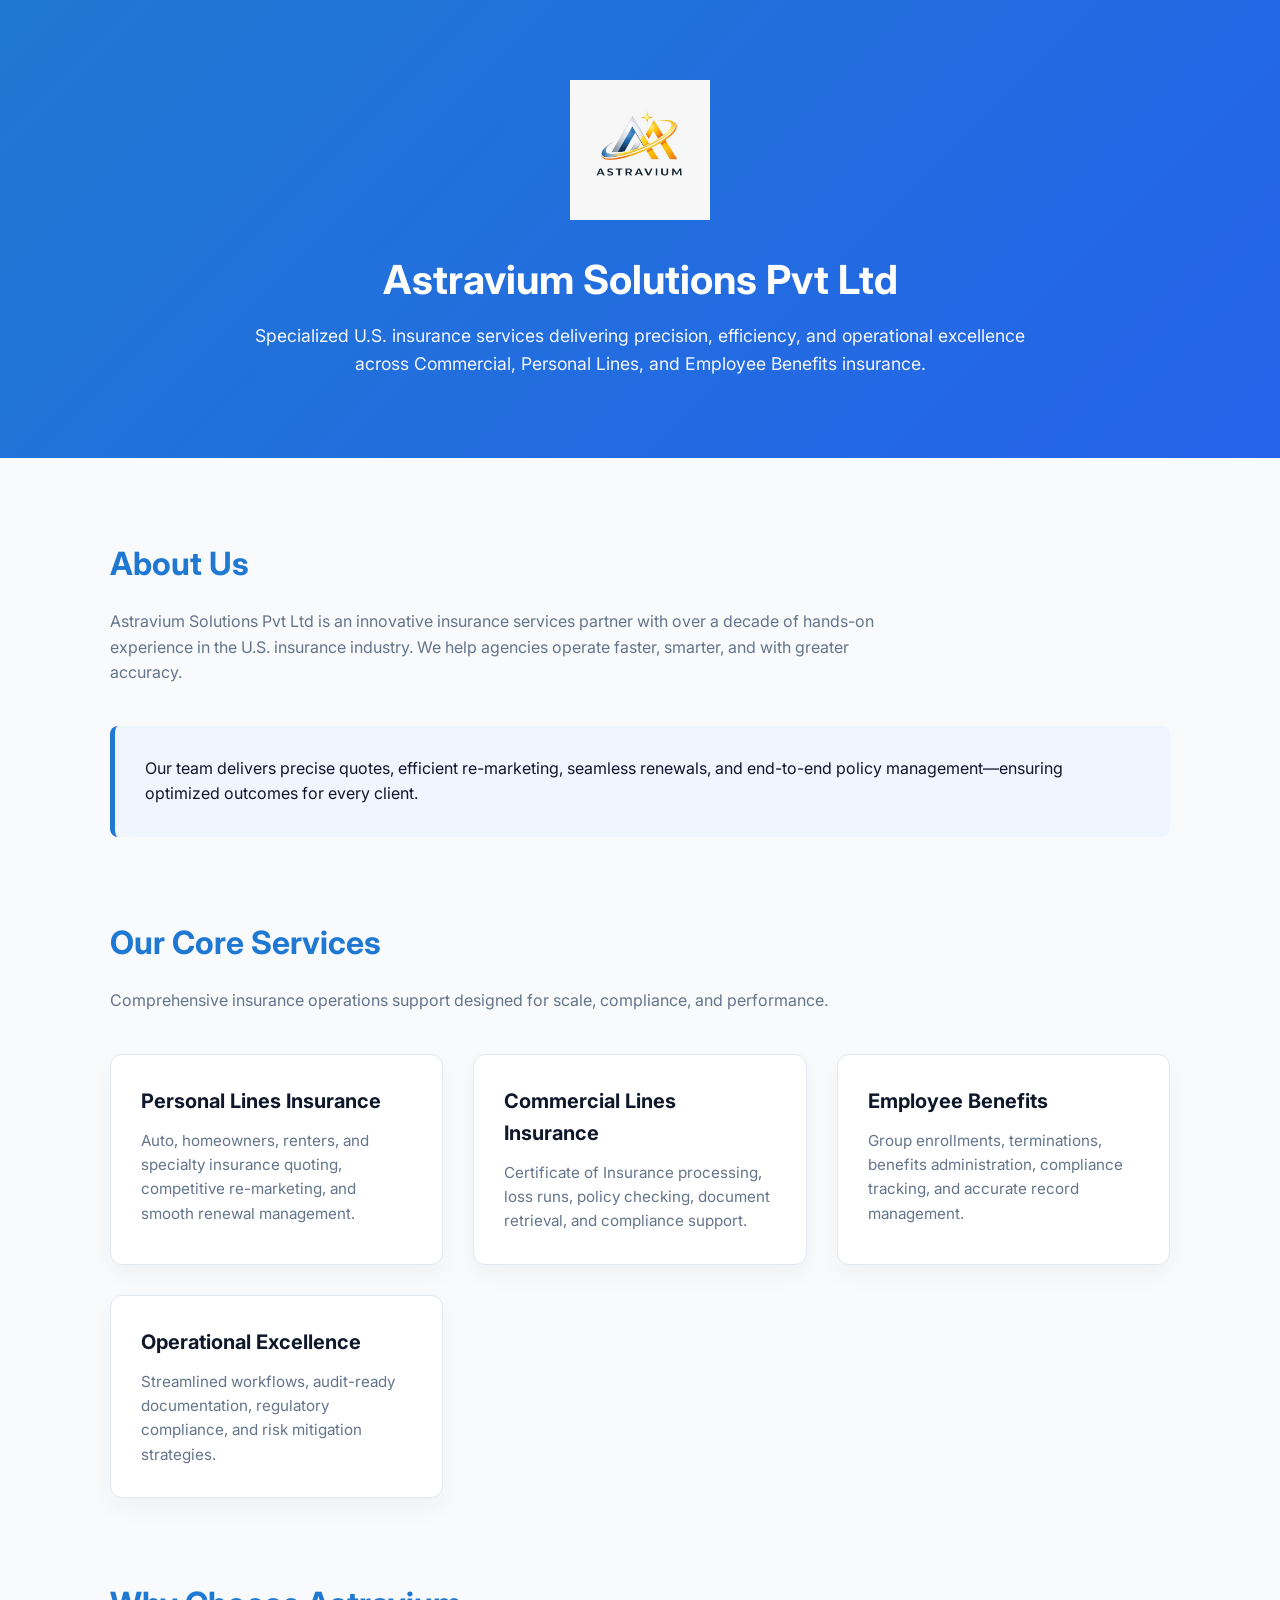
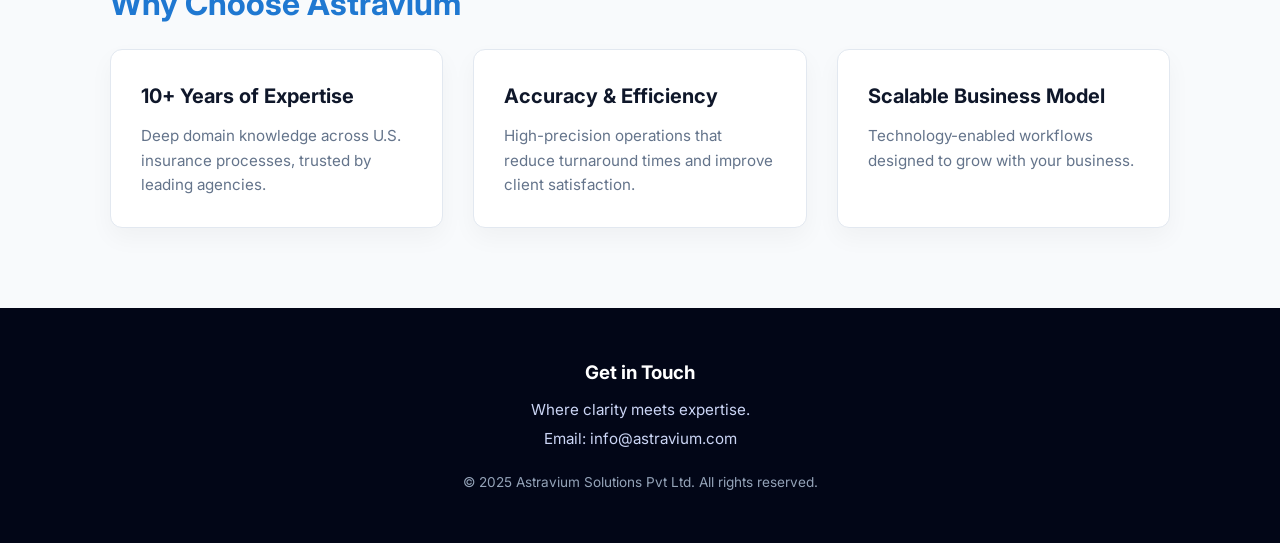
==== index.html @ 8507f2c5 "Refactor index.html for new design and layout Updated HTML structure, styles, and content for improv" ====
<!DOCTYPE html>
<html lang="en">
<head>
  <meta charset="UTF-8" />
  <meta name="viewport" content="width=device-width, initial-scale=1.0" />
  <title>Astravium Solutions Pvt Ltd</title>

  <!-- Google Font -->
  <link href="https://fonts.googleapis.com/css2?family=Inter:wght@400;500;600;700&display=swap" rel="stylesheet">

  <style>
    :root {
      --primary: #1f78d1;
      --dark: #0f172a;
      --light: #f8fafc;
      --muted: #64748b;
      --card: #ffffff;
      --border: #e2e8f0;
    }

    * {
      box-sizing: border-box;
      margin: 0;
      padding: 0;
    }

    body {
      font-family: 'Inter', sans-serif;
      background: var(--light);
      color: var(--dark);
      line-height: 1.6;
    }

    header {
      background: linear-gradient(135deg, #1f78d1, #2563eb);
      color: white;
      padding: 80px 20px;
      text-align: center;
    }

    header img {
      width: 140px;
      margin-bottom: 20px;
    }

    header h1 {
      font-size: 2.5rem;
      margin-bottom: 10px;
    }

    header p {
      font-size: 1.1rem;
      max-width: 800px;
      margin: 0 auto;
      opacity: 0.95;
    }

    section {
      max-width: 1100px;
      margin: 80px auto;
      padding: 0 20px;
    }

    .section-title {
      font-size: 2rem;
      margin-bottom: 20px;
      color: var(--primary);
    }

    .section-subtitle {
      color: var(--muted);
      max-width: 800px;
      margin-bottom: 40px;
    }

    .grid {
      display: grid;
      grid-template-columns: repeat(auto-fit, minmax(280px, 1fr));
      gap: 30px;
    }

    .card {
      background: var(--card);
      border: 1px solid var(--border);
      border-radius: 12px;
      padding: 30px;
      box-shadow: 0 10px 25px rgba(0,0,0,0.04);
    }

    .card h3 {
      margin-bottom: 12px;
      color: var(--dark);
      font-size: 1.25rem;
    }

    .card p {
      color: var(--muted);
      font-size: 0.95rem;
    }

    .highlight {
      background: #eff6ff;
      border-left: 5px solid var(--primary);
      padding: 30px;
      border-radius: 8px;
    }

    footer {
      background: #020617;
      color: #cbd5f5;
      padding: 50px 20px;
      text-align: center;
    }

    footer h3 {
      color: white;
      margin-bottom: 10px;
    }

    footer p {
      font-size: 0.95rem;
      margin-bottom: 5px;
    }

    footer span {
      display: block;
      margin-top: 20px;
      font-size: 0.85rem;
      color: #94a3b8;
    }
  </style>
</head>
<body>

  <!-- HERO -->
  <header>
    <img src="logo.jpeg" alt="Astravium Logo">
    <h1>Astravium Solutions Pvt Ltd</h1>
    <p>
      Specialized U.S. insurance services delivering precision, efficiency,
      and operational excellence across Commercial, Personal Lines,
      and Employee Benefits insurance.
    </p>
  </header>

  <!-- ABOUT -->
  <section>
    <h2 class="section-title">About Us</h2>
    <p class="section-subtitle">
      Astravium Solutions Pvt Ltd is an innovative insurance services partner
      with over a decade of hands-on experience in the U.S. insurance industry.
      We help agencies operate faster, smarter, and with greater accuracy.
    </p>

    <div class="highlight">
      Our team delivers precise quotes, efficient re-marketing, seamless renewals,
      and end-to-end policy management—ensuring optimized outcomes for every client.
    </div>
  </section>

  <!-- SERVICES -->
  <section>
    <h2 class="section-title">Our Core Services</h2>
    <p class="section-subtitle">
      Comprehensive insurance operations support designed for scale,
      compliance, and performance.
    </p>

    <div class="grid">
      <div class="card">
        <h3>Personal Lines Insurance</h3>
        <p>
          Auto, homeowners, renters, and specialty insurance quoting,
          competitive re-marketing, and smooth renewal management.
        </p>
      </div>

      <div class="card">
        <h3>Commercial Lines Insurance</h3>
        <p>
          Certificate of Insurance processing, loss runs,
          policy checking, document retrieval, and compliance support.
        </p>
      </div>

      <div class="card">
        <h3>Employee Benefits</h3>
        <p>
          Group enrollments, terminations, benefits administration,
          compliance tracking, and accurate record management.
        </p>
      </div>

      <div class="card">
        <h3>Operational Excellence</h3>
        <p>
          Streamlined workflows, audit-ready documentation,
          regulatory compliance, and risk mitigation strategies.
        </p>
      </div>
    </div>
  </section>

  <!-- WHY US -->
  <section>
    <h2 class="section-title">Why Choose Astravium</h2>
    <div class="grid">
      <div class="card">
        <h3>10+ Years of Expertise</h3>
        <p>
          Deep domain knowledge across U.S. insurance processes,
          trusted by leading agencies.
        </p>
      </div>

      <div class="card">
        <h3>Accuracy & Efficiency</h3>
        <p>
          High-precision operations that reduce turnaround times
          and improve client satisfaction.
        </p>
      </div>

      <div class="card">
        <h3>Scalable Business Model</h3>
        <p>
          Technology-enabled workflows designed to grow with your business.
        </p>
      </div>
    </div>
  </section>

  <!-- CONTACT -->
  <footer>
    <h3>Get in Touch</h3>
    <p>Where clarity meets expertise.</p>
    <p>Email: info@astravium.com</p>
    <span>© 2025 Astravium Solutions Pvt Ltd. All rights reserved.</span>
  </footer>

</body>
</html>
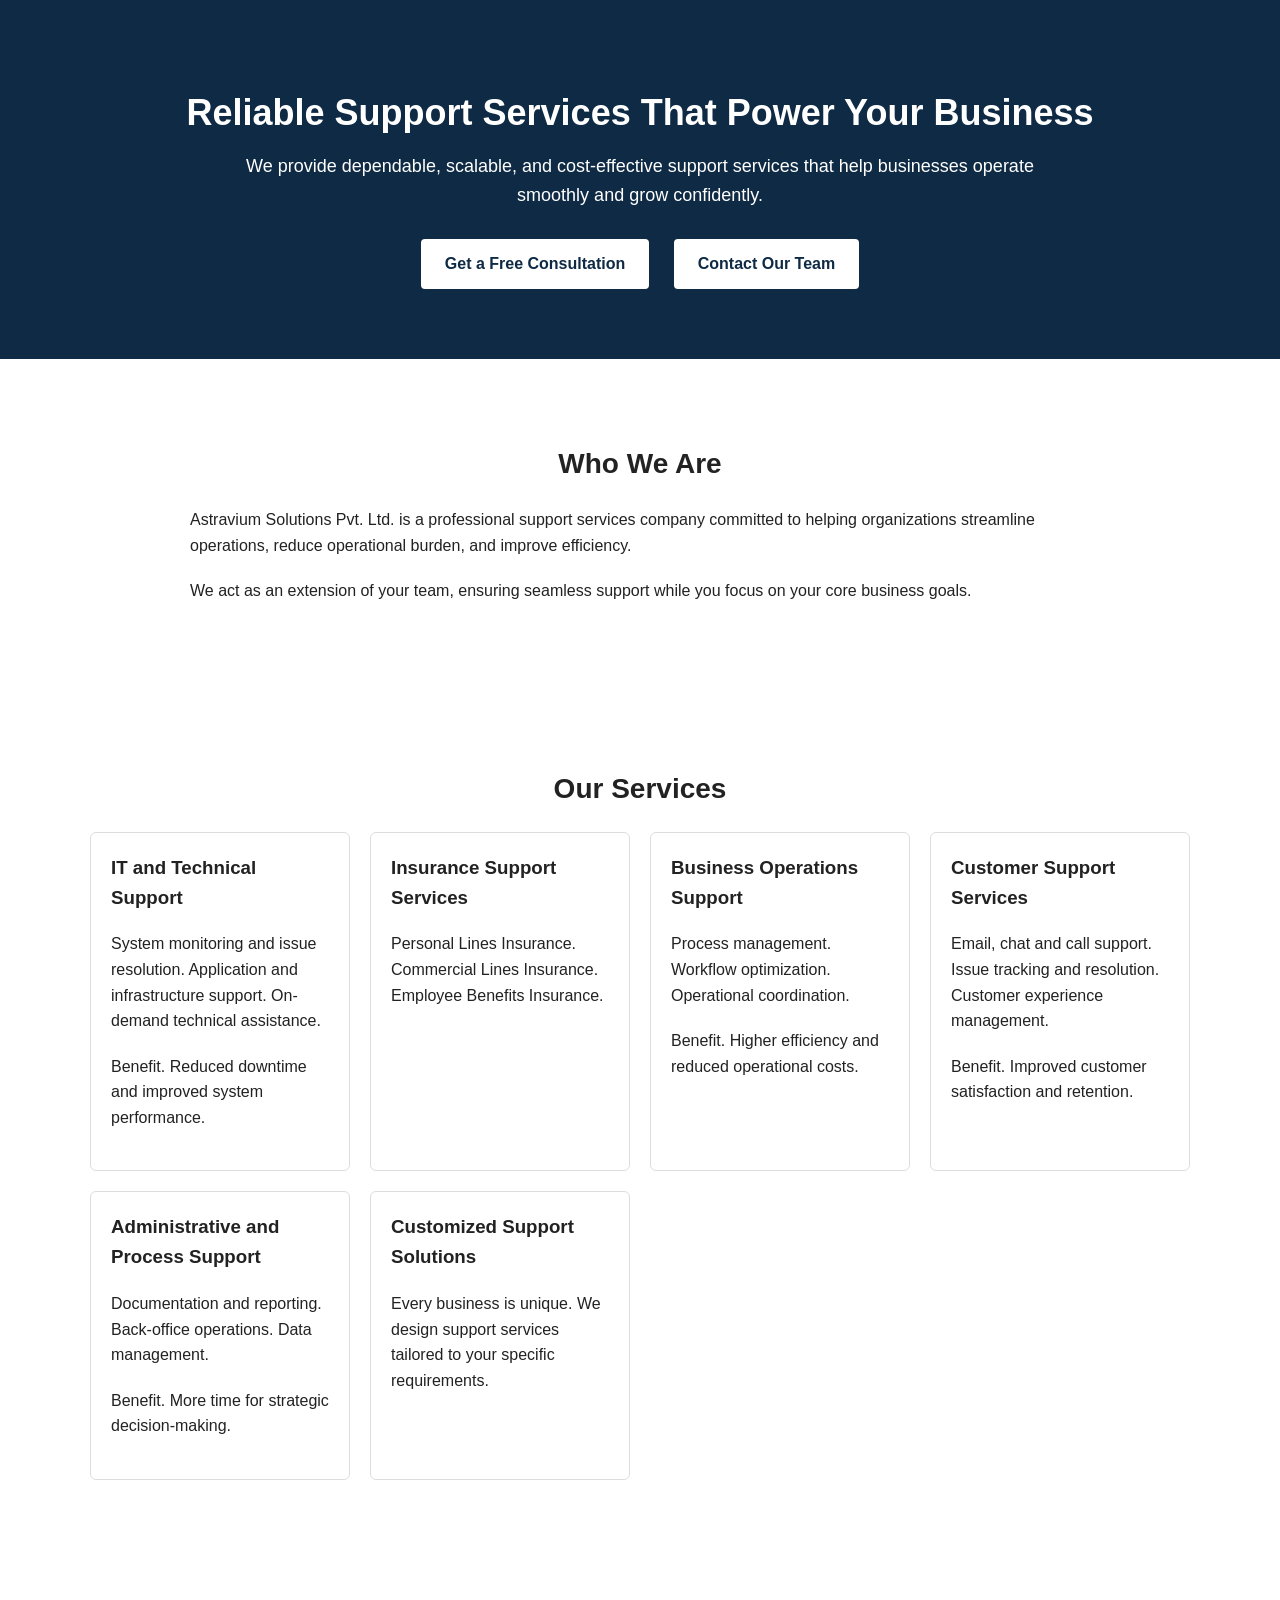
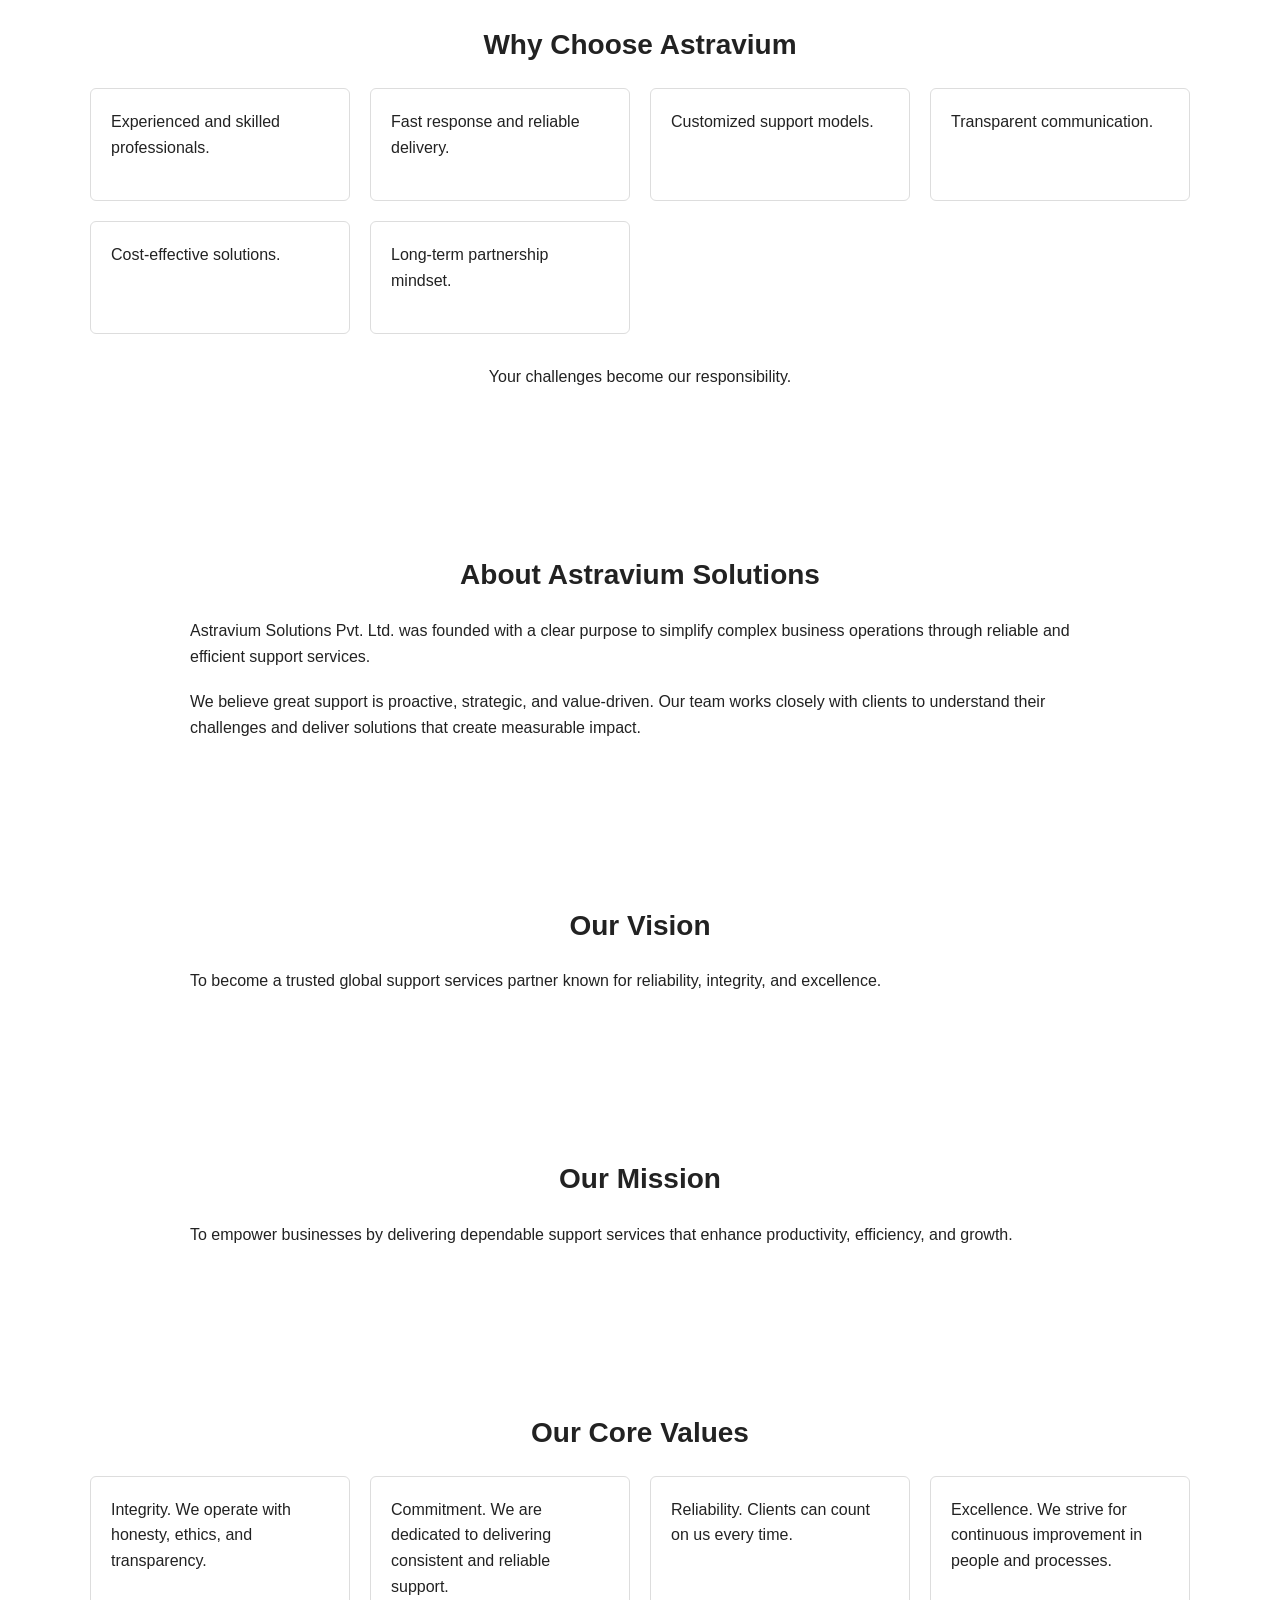
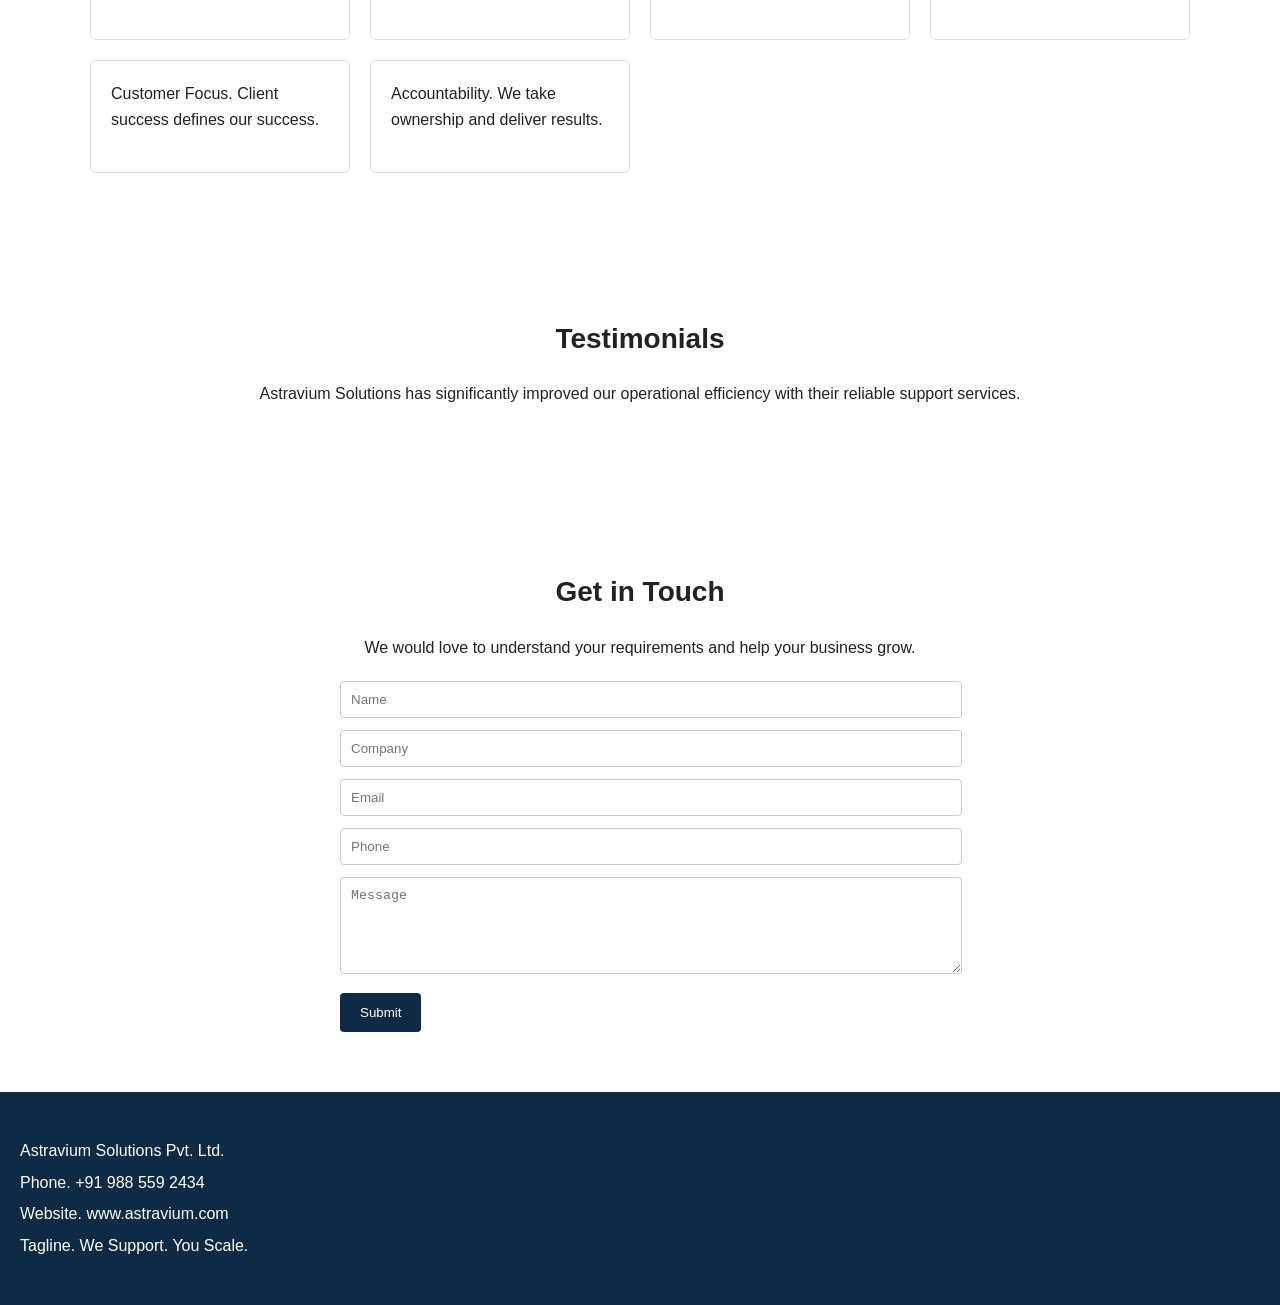
==== commit 55b8e125: "Revamp index.html for Astravium Solutions Updated the HTML structure and styles for the Astravium So" ====
--- a/index.html
+++ b/index.html
@@ -1,242 +1,213 @@
 <!DOCTYPE html>
 <html lang="en">
 <head>
-  <meta charset="UTF-8" />
-  <meta name="viewport" content="width=device-width, initial-scale=1.0" />
-  <title>Astravium Solutions Pvt Ltd</title>
-
-  <!-- Google Font -->
-  <link href="https://fonts.googleapis.com/css2?family=Inter:wght@400;500;600;700&display=swap" rel="stylesheet">
-
-  <style>
-    :root {
-      --primary: #1f78d1;
-      --dark: #0f172a;
-      --light: #f8fafc;
-      --muted: #64748b;
-      --card: #ffffff;
-      --border: #e2e8f0;
-    }
-
-    * {
-      box-sizing: border-box;
-      margin: 0;
-      padding: 0;
-    }
-
-    body {
-      font-family: 'Inter', sans-serif;
-      background: var(--light);
-      color: var(--dark);
-      line-height: 1.6;
-    }
-
-    header {
-      background: linear-gradient(135deg, #1f78d1, #2563eb);
-      color: white;
-      padding: 80px 20px;
-      text-align: center;
-    }
-
-    header img {
-      width: 140px;
-      margin-bottom: 20px;
-    }
-
-    header h1 {
-      font-size: 2.5rem;
-      margin-bottom: 10px;
-    }
-
-    header p {
-      font-size: 1.1rem;
-      max-width: 800px;
-      margin: 0 auto;
-      opacity: 0.95;
-    }
-
-    section {
-      max-width: 1100px;
-      margin: 80px auto;
-      padding: 0 20px;
-    }
-
-    .section-title {
-      font-size: 2rem;
-      margin-bottom: 20px;
-      color: var(--primary);
-    }
-
-    .section-subtitle {
-      color: var(--muted);
-      max-width: 800px;
-      margin-bottom: 40px;
-    }
-
-    .grid {
-      display: grid;
-      grid-template-columns: repeat(auto-fit, minmax(280px, 1fr));
-      gap: 30px;
-    }
-
-    .card {
-      background: var(--card);
-      border: 1px solid var(--border);
-      border-radius: 12px;
-      padding: 30px;
-      box-shadow: 0 10px 25px rgba(0,0,0,0.04);
-    }
-
-    .card h3 {
-      margin-bottom: 12px;
-      color: var(--dark);
-      font-size: 1.25rem;
-    }
-
-    .card p {
-      color: var(--muted);
-      font-size: 0.95rem;
-    }
-
-    .highlight {
-      background: #eff6ff;
-      border-left: 5px solid var(--primary);
-      padding: 30px;
-      border-radius: 8px;
-    }
-
-    footer {
-      background: #020617;
-      color: #cbd5f5;
-      padding: 50px 20px;
-      text-align: center;
-    }
-
-    footer h3 {
-      color: white;
-      margin-bottom: 10px;
-    }
-
-    footer p {
-      font-size: 0.95rem;
-      margin-bottom: 5px;
-    }
-
-    footer span {
-      display: block;
-      margin-top: 20px;
-      font-size: 0.85rem;
-      color: #94a3b8;
-    }
-  </style>
+<meta charset="UTF-8">
+<meta name="viewport" content="width=device-width, initial-scale=1.0">
+<title>Astravium Solutions Pvt. Ltd.</title>
+<style>
+body {
+  margin: 0;
+  font-family: Arial, sans-serif;
+  line-height: 1.6;
+  color: #222;
+}
+header {
+  background: #0f2a44;
+  color: #ffffff;
+  padding: 60px 20px;
+  text-align: center;
+}
+header h1 {
+  font-size: 36px;
+  margin-bottom: 10px;
+}
+header p {
+  font-size: 18px;
+  max-width: 800px;
+  margin: 0 auto 20px auto;
+}
+.button-group a {
+  display: inline-block;
+  margin: 10px;
+  padding: 12px 24px;
+  background: #ffffff;
+  color: #0f2a44;
+  text-decoration: none;
+  font-weight: bold;
+  border-radius: 4px;
+}
+section {
+  padding: 60px 20px;
+  max-width: 1100px;
+  margin: auto;
+}
+section h2 {
+  font-size: 28px;
+  margin-bottom: 20px;
+  text-align: center;
+}
+section p {
+  max-width: 900px;
+  margin: 0 auto 20px auto;
+}
+.grid {
+  display: grid;
+  grid-template-columns: repeat(auto-fit, minmax(250px, 1fr));
+  gap: 20px;
+}
+.card {
+  border: 1px solid #dddddd;
+  padding: 20px;
+  border-radius: 6px;
+}
+.card h3 {
+  margin-top: 0;
+}
+footer {
+  background: #0f2a44;
+  color: #ffffff;
+  padding: 40px 20px;
+}
+footer p {
+  margin: 6px 0;
+}
+form {
+  max-width: 600px;
+  margin: auto;
+}
+input, textarea {
+  width: 100%;
+  padding: 10px;
+  margin-bottom: 12px;
+  border: 1px solid #cccccc;
+  border-radius: 4px;
+}
+button {
+  padding: 12px 20px;
+  background: #0f2a44;
+  color: #ffffff;
+  border: none;
+  border-radius: 4px;
+  cursor: pointer;
+}
+</style>
 </head>
 <body>
 
-  <!-- HERO -->
-  <header>
-    <img src="logo.jpeg" alt="Astravium Logo">
-    <h1>Astravium Solutions Pvt Ltd</h1>
-    <p>
-      Specialized U.S. insurance services delivering precision, efficiency,
-      and operational excellence across Commercial, Personal Lines,
-      and Employee Benefits insurance.
-    </p>
-  </header>
-
-  <!-- ABOUT -->
-  <section>
-    <h2 class="section-title">About Us</h2>
-    <p class="section-subtitle">
-      Astravium Solutions Pvt Ltd is an innovative insurance services partner
-      with over a decade of hands-on experience in the U.S. insurance industry.
-      We help agencies operate faster, smarter, and with greater accuracy.
-    </p>
-
-    <div class="highlight">
-      Our team delivers precise quotes, efficient re-marketing, seamless renewals,
-      and end-to-end policy management—ensuring optimized outcomes for every client.
-    </div>
-  </section>
-
-  <!-- SERVICES -->
-  <section>
-    <h2 class="section-title">Our Core Services</h2>
-    <p class="section-subtitle">
-      Comprehensive insurance operations support designed for scale,
-      compliance, and performance.
-    </p>
-
-    <div class="grid">
-      <div class="card">
-        <h3>Personal Lines Insurance</h3>
-        <p>
-          Auto, homeowners, renters, and specialty insurance quoting,
-          competitive re-marketing, and smooth renewal management.
-        </p>
-      </div>
-
-      <div class="card">
-        <h3>Commercial Lines Insurance</h3>
-        <p>
-          Certificate of Insurance processing, loss runs,
-          policy checking, document retrieval, and compliance support.
-        </p>
-      </div>
-
-      <div class="card">
-        <h3>Employee Benefits</h3>
-        <p>
-          Group enrollments, terminations, benefits administration,
-          compliance tracking, and accurate record management.
-        </p>
-      </div>
-
-      <div class="card">
-        <h3>Operational Excellence</h3>
-        <p>
-          Streamlined workflows, audit-ready documentation,
-          regulatory compliance, and risk mitigation strategies.
-        </p>
-      </div>
-    </div>
-  </section>
-
-  <!-- WHY US -->
-  <section>
-    <h2 class="section-title">Why Choose Astravium</h2>
-    <div class="grid">
-      <div class="card">
-        <h3>10+ Years of Expertise</h3>
-        <p>
-          Deep domain knowledge across U.S. insurance processes,
-          trusted by leading agencies.
-        </p>
-      </div>
-
-      <div class="card">
-        <h3>Accuracy & Efficiency</h3>
-        <p>
-          High-precision operations that reduce turnaround times
-          and improve client satisfaction.
-        </p>
-      </div>
-
-      <div class="card">
-        <h3>Scalable Business Model</h3>
-        <p>
-          Technology-enabled workflows designed to grow with your business.
-        </p>
-      </div>
-    </div>
-  </section>
-
-  <!-- CONTACT -->
-  <footer>
-    <h3>Get in Touch</h3>
-    <p>Where clarity meets expertise.</p>
-    <p>Email: info@astravium.com</p>
-    <span>© 2025 Astravium Solutions Pvt Ltd. All rights reserved.</span>
-  </footer>
+<header>
+  <h1>Reliable Support Services That Power Your Business</h1>
+  <p>We provide dependable, scalable, and cost-effective support services that help businesses operate smoothly and grow confidently.</p>
+  <div class="button-group">
+    <a href="#contact">Get a Free Consultation</a>
+    <a href="#contact">Contact Our Team</a>
+  </div>
+</header>
+
+<section>
+  <h2>Who We Are</h2>
+  <p>Astravium Solutions Pvt. Ltd. is a professional support services company committed to helping organizations streamline operations, reduce operational burden, and improve efficiency.</p>
+  <p>We act as an extension of your team, ensuring seamless support while you focus on your core business goals.</p>
+</section>
+
+<section>
+  <h2>Our Services</h2>
+  <div class="grid">
+    <div class="card">
+      <h3>IT and Technical Support</h3>
+      <p>System monitoring and issue resolution. Application and infrastructure support. On-demand technical assistance.</p>
+      <p>Benefit. Reduced downtime and improved system performance.</p>
+    </div>
+    <div class="card">
+      <h3>Insurance Support Services</h3>
+      <p>Personal Lines Insurance. Commercial Lines Insurance. Employee Benefits Insurance.</p>
+    </div>
+    <div class="card">
+      <h3>Business Operations Support</h3>
+      <p>Process management. Workflow optimization. Operational coordination.</p>
+      <p>Benefit. Higher efficiency and reduced operational costs.</p>
+    </div>
+    <div class="card">
+      <h3>Customer Support Services</h3>
+      <p>Email, chat and call support. Issue tracking and resolution. Customer experience management.</p>
+      <p>Benefit. Improved customer satisfaction and retention.</p>
+    </div>
+    <div class="card">
+      <h3>Administrative and Process Support</h3>
+      <p>Documentation and reporting. Back-office operations. Data management.</p>
+      <p>Benefit. More time for strategic decision-making.</p>
+    </div>
+    <div class="card">
+      <h3>Customized Support Solutions</h3>
+      <p>Every business is unique. We design support services tailored to your specific requirements.</p>
+    </div>
+  </div>
+</section>
+
+<section>
+  <h2>Why Choose Astravium</h2>
+  <div class="grid">
+    <div class="card"><p>Experienced and skilled professionals.</p></div>
+    <div class="card"><p>Fast response and reliable delivery.</p></div>
+    <div class="card"><p>Customized support models.</p></div>
+    <div class="card"><p>Transparent communication.</p></div>
+    <div class="card"><p>Cost-effective solutions.</p></div>
+    <div class="card"><p>Long-term partnership mindset.</p></div>
+  </div>
+  <p style="text-align:center; margin-top:30px;">Your challenges become our responsibility.</p>
+</section>
+
+<section>
+  <h2>About Astravium Solutions</h2>
+  <p>Astravium Solutions Pvt. Ltd. was founded with a clear purpose to simplify complex business operations through reliable and efficient support services.</p>
+  <p>We believe great support is proactive, strategic, and value-driven. Our team works closely with clients to understand their challenges and deliver solutions that create measurable impact.</p>
+</section>
+
+<section>
+  <h2>Our Vision</h2>
+  <p>To become a trusted global support services partner known for reliability, integrity, and excellence.</p>
+</section>
+
+<section>
+  <h2>Our Mission</h2>
+  <p>To empower businesses by delivering dependable support services that enhance productivity, efficiency, and growth.</p>
+</section>
+
+<section>
+  <h2>Our Core Values</h2>
+  <div class="grid">
+    <div class="card"><p>Integrity. We operate with honesty, ethics, and transparency.</p></div>
+    <div class="card"><p>Commitment. We are dedicated to delivering consistent and reliable support.</p></div>
+    <div class="card"><p>Reliability. Clients can count on us every time.</p></div>
+    <div class="card"><p>Excellence. We strive for continuous improvement in people and processes.</p></div>
+    <div class="card"><p>Customer Focus. Client success defines our success.</p></div>
+    <div class="card"><p>Accountability. We take ownership and deliver results.</p></div>
+  </div>
+</section>
+
+<section>
+  <h2>Testimonials</h2>
+  <p style="text-align:center;">Astravium Solutions has significantly improved our operational efficiency with their reliable support services.</p>
+</section>
+
+<section id="contact">
+  <h2>Get in Touch</h2>
+  <p style="text-align:center;">We would love to understand your requirements and help your business grow.</p>
+  <form>
+    <input type="text" placeholder="Name">
+    <input type="text" placeholder="Company">
+    <input type="email" placeholder="Email">
+    <input type="text" placeholder="Phone">
+    <textarea rows="5" placeholder="Message"></textarea>
+    <button type="submit">Submit</button>
+  </form>
+</section>
+
+<footer>
+  <p>Astravium Solutions Pvt. Ltd.</p>
+  <p>Phone. +91 988 559 2434</p>
+  <p>Website. www.astravium.com</p>
+  <p>Tagline. We Support. You Scale.</p>
+</footer>
 
 </body>
 </html>
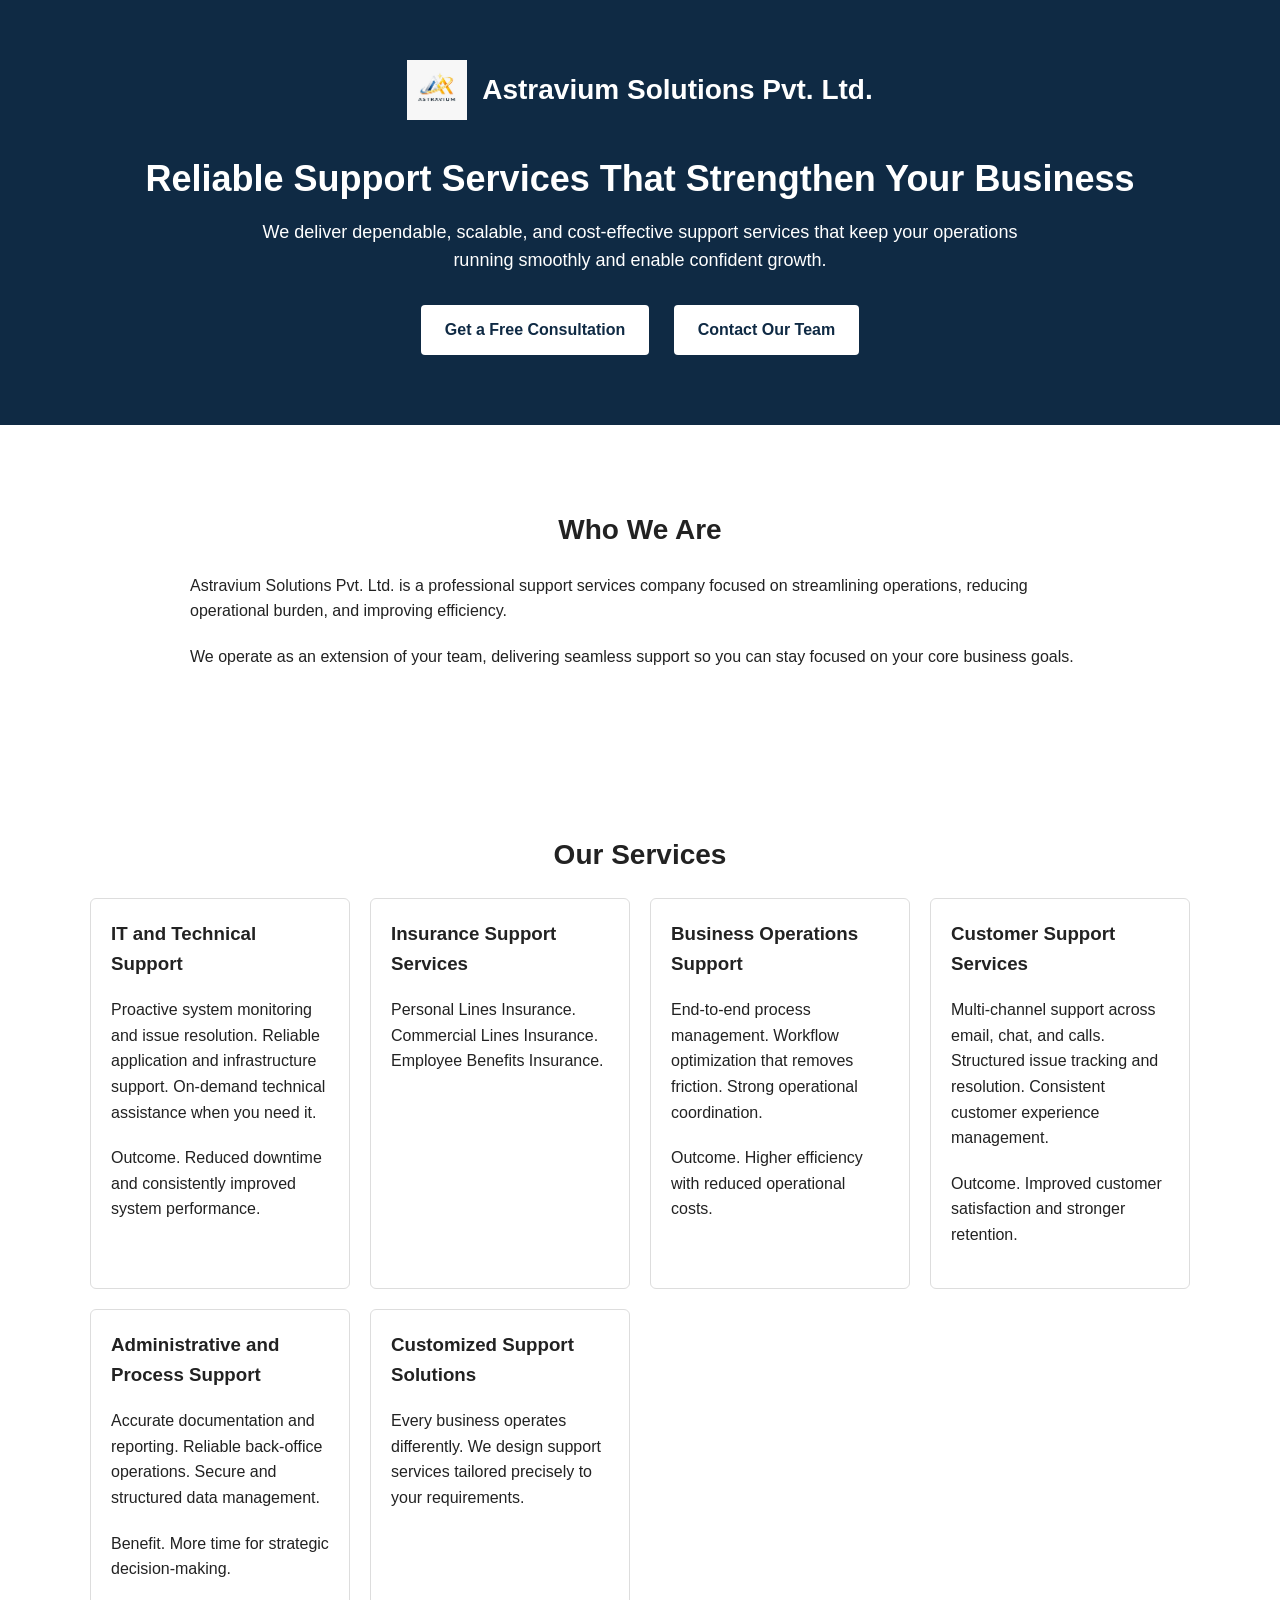
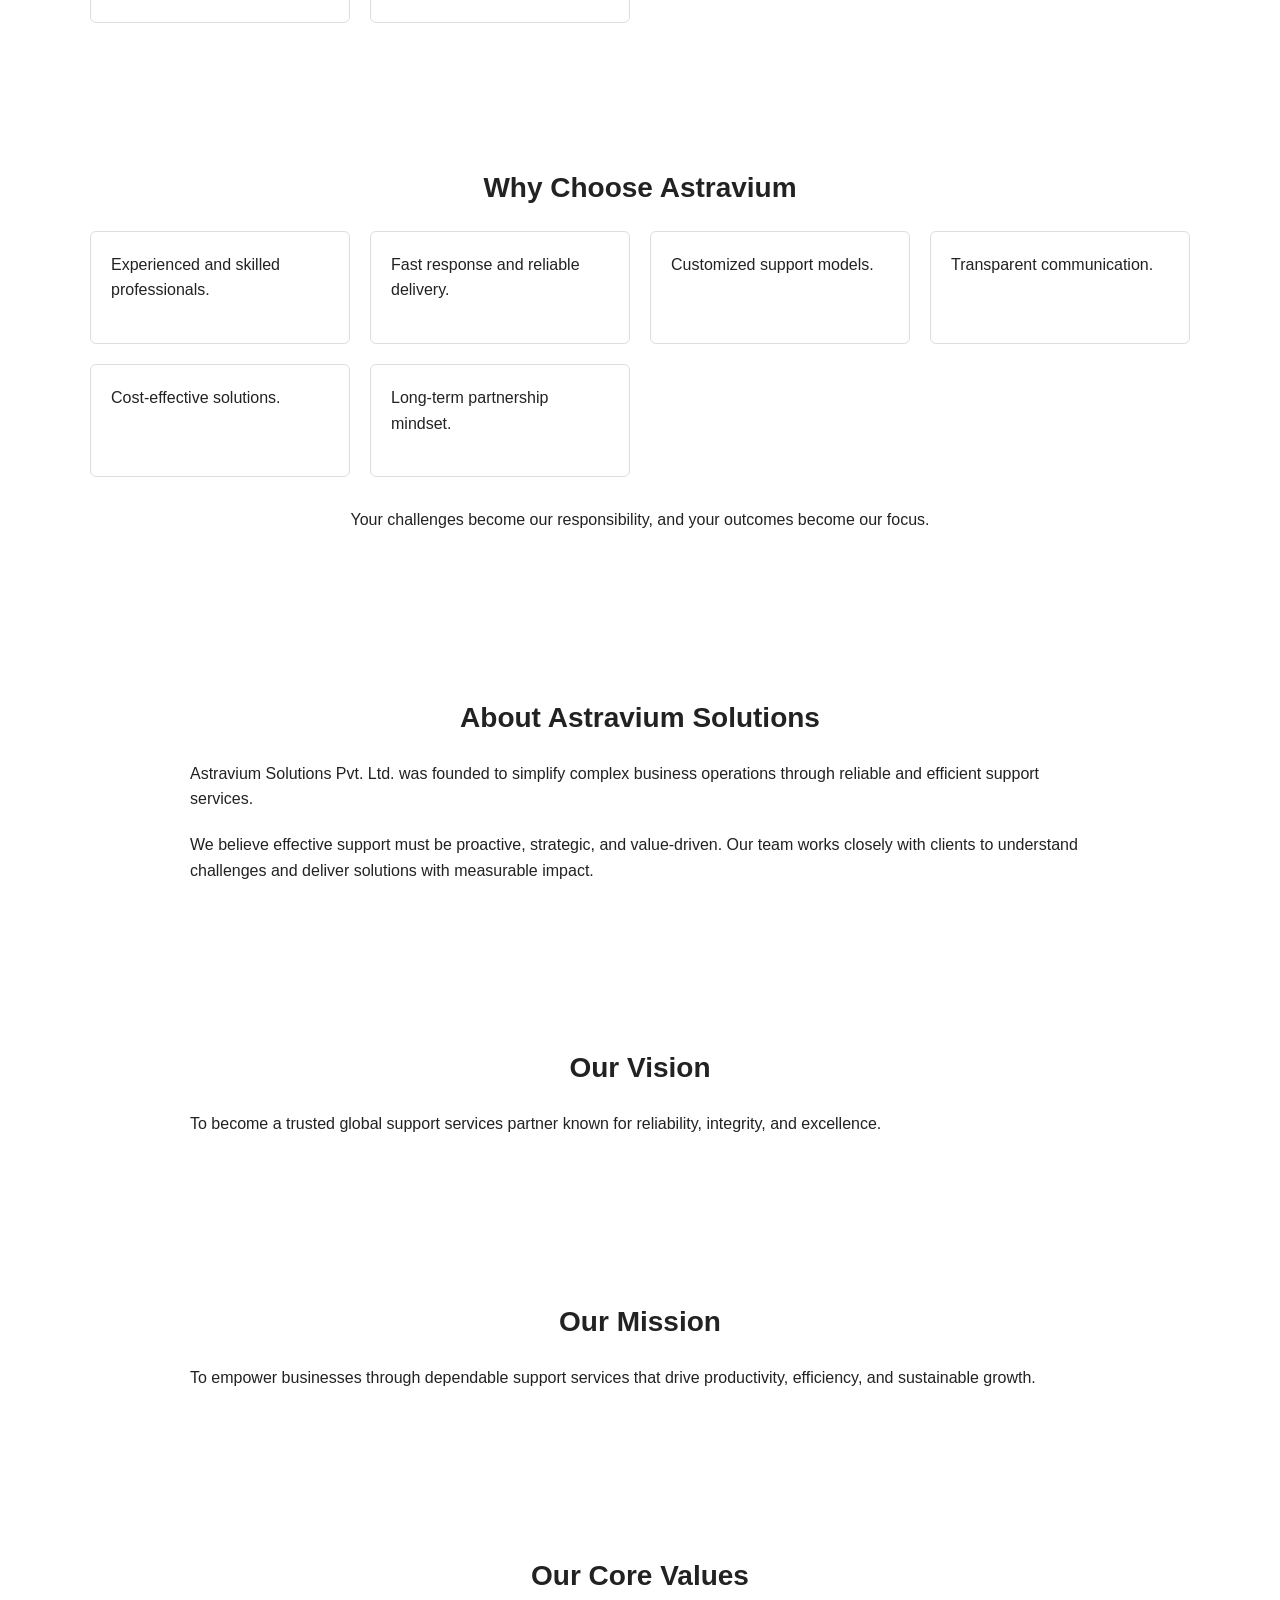
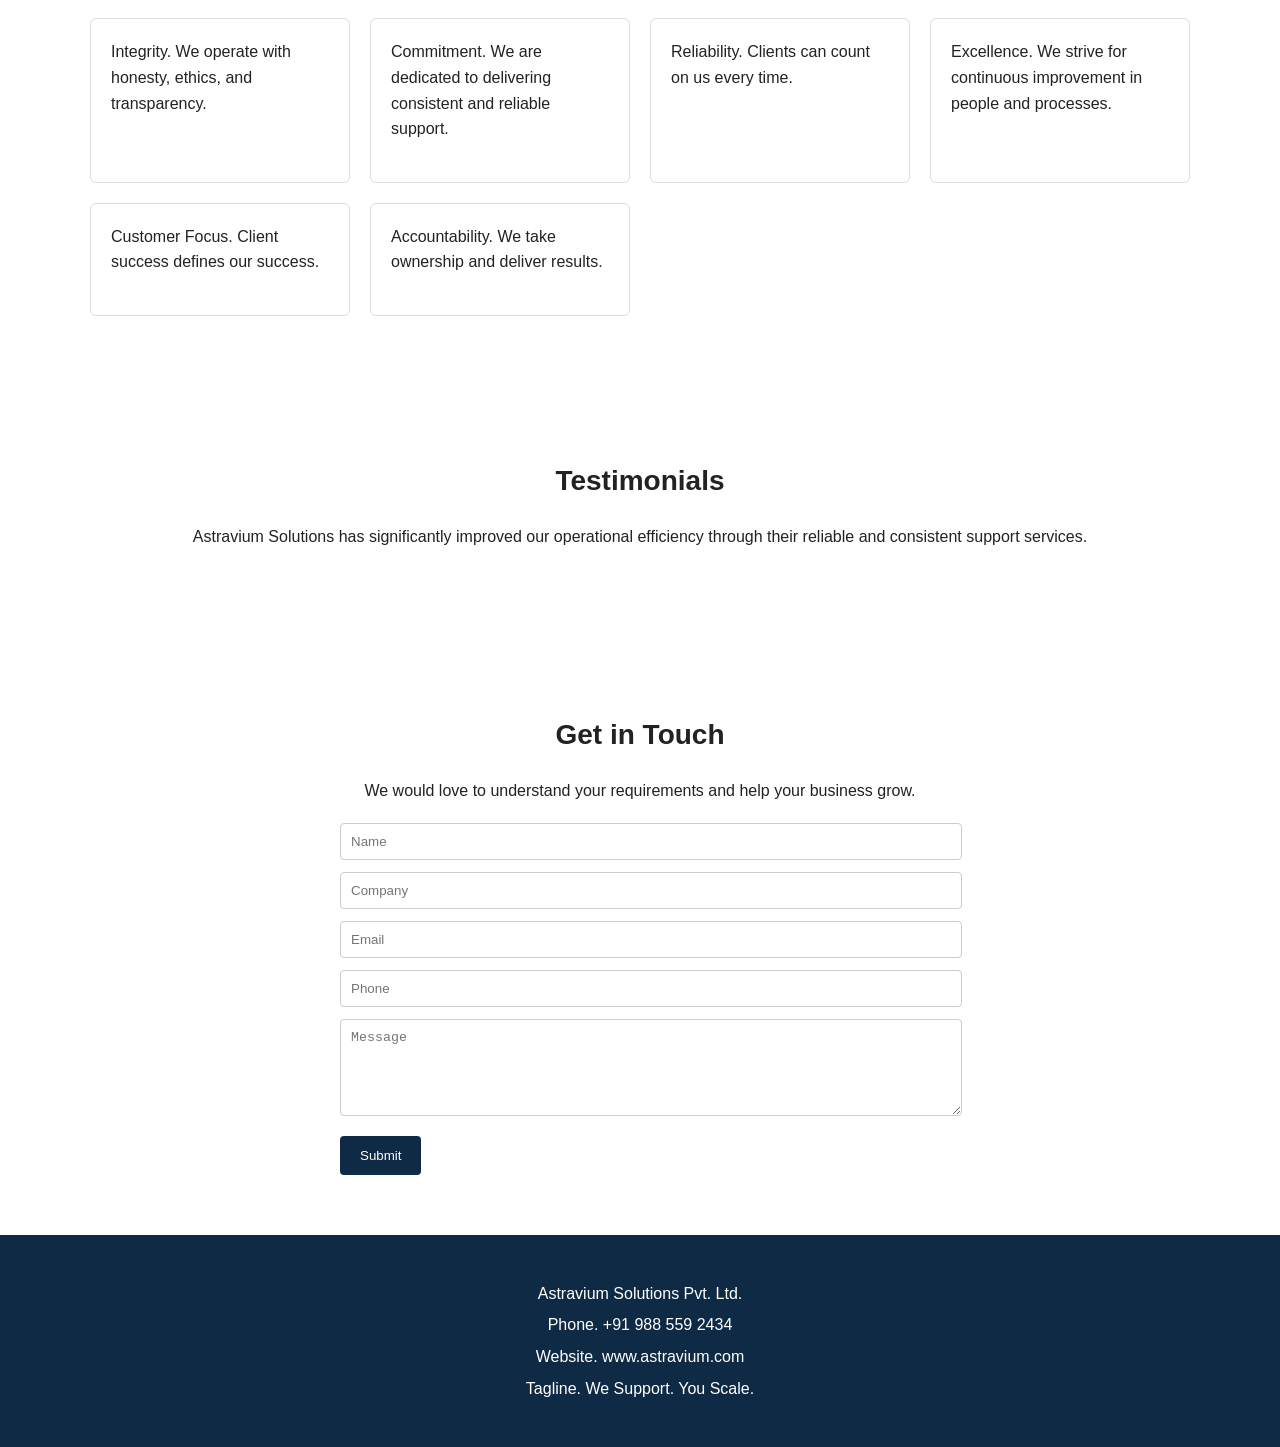
==== commit a26c2848: "Refine content and layout in index.html Updated footer text alignment and improved content clarity t" ====
--- a/index.html
+++ b/index.html
@@ -67,6 +67,7 @@
   background: #0f2a44;
   color: #ffffff;
   padding: 40px 20px;
+  text-align: center;
 }
 footer p {
   margin: 6px 0;
@@ -95,8 +96,12 @@
 <body>
 
 <header>
-  <h1>Reliable Support Services That Power Your Business</h1>
-  <p>We provide dependable, scalable, and cost-effective support services that help businesses operate smoothly and grow confidently.</p>
+  <div style="display:flex; align-items:center; justify-content:center; gap:15px; margin-bottom:30px;">
+    <img src="logo.jpeg" alt="Astravium Solutions Logo" style="height:60px;">
+    <h1 style="margin:0; font-size:28px;">Astravium Solutions Pvt. Ltd.</h1>
+  </div>
+  <h1>Reliable Support Services That Strengthen Your Business</h1>
+  <p>We deliver dependable, scalable, and cost-effective support services that keep your operations running smoothly and enable confident growth.</p>
   <div class="button-group">
     <a href="#contact">Get a Free Consultation</a>
     <a href="#contact">Contact Our Team</a>
@@ -105,8 +110,8 @@
 
 <section>
   <h2>Who We Are</h2>
-  <p>Astravium Solutions Pvt. Ltd. is a professional support services company committed to helping organizations streamline operations, reduce operational burden, and improve efficiency.</p>
-  <p>We act as an extension of your team, ensuring seamless support while you focus on your core business goals.</p>
+  <p>Astravium Solutions Pvt. Ltd. is a professional support services company focused on streamlining operations, reducing operational burden, and improving efficiency.</p>
+  <p>We operate as an extension of your team, delivering seamless support so you can stay focused on your core business goals.</p>
 </section>
 
 <section>
@@ -114,8 +119,8 @@
   <div class="grid">
     <div class="card">
       <h3>IT and Technical Support</h3>
-      <p>System monitoring and issue resolution. Application and infrastructure support. On-demand technical assistance.</p>
-      <p>Benefit. Reduced downtime and improved system performance.</p>
+      <p>Proactive system monitoring and issue resolution. Reliable application and infrastructure support. On-demand technical assistance when you need it.</p>
+      <p>Outcome. Reduced downtime and consistently improved system performance.</p>
     </div>
     <div class="card">
       <h3>Insurance Support Services</h3>
@@ -123,22 +128,22 @@
     </div>
     <div class="card">
       <h3>Business Operations Support</h3>
-      <p>Process management. Workflow optimization. Operational coordination.</p>
-      <p>Benefit. Higher efficiency and reduced operational costs.</p>
+      <p>End-to-end process management. Workflow optimization that removes friction. Strong operational coordination.</p>
+      <p>Outcome. Higher efficiency with reduced operational costs.</p>
     </div>
     <div class="card">
       <h3>Customer Support Services</h3>
-      <p>Email, chat and call support. Issue tracking and resolution. Customer experience management.</p>
-      <p>Benefit. Improved customer satisfaction and retention.</p>
+      <p>Multi-channel support across email, chat, and calls. Structured issue tracking and resolution. Consistent customer experience management.</p>
+      <p>Outcome. Improved customer satisfaction and stronger retention.</p>
     </div>
     <div class="card">
       <h3>Administrative and Process Support</h3>
-      <p>Documentation and reporting. Back-office operations. Data management.</p>
+      <p>Accurate documentation and reporting. Reliable back-office operations. Secure and structured data management.</p>
       <p>Benefit. More time for strategic decision-making.</p>
     </div>
     <div class="card">
       <h3>Customized Support Solutions</h3>
-      <p>Every business is unique. We design support services tailored to your specific requirements.</p>
+      <p>Every business operates differently. We design support services tailored precisely to your requirements.</p>
     </div>
   </div>
 </section>
@@ -153,13 +158,13 @@
     <div class="card"><p>Cost-effective solutions.</p></div>
     <div class="card"><p>Long-term partnership mindset.</p></div>
   </div>
-  <p style="text-align:center; margin-top:30px;">Your challenges become our responsibility.</p>
+  <p style="text-align:center; margin-top:30px;">Your challenges become our responsibility, and your outcomes become our focus.</p>
 </section>
 
 <section>
   <h2>About Astravium Solutions</h2>
-  <p>Astravium Solutions Pvt. Ltd. was founded with a clear purpose to simplify complex business operations through reliable and efficient support services.</p>
-  <p>We believe great support is proactive, strategic, and value-driven. Our team works closely with clients to understand their challenges and deliver solutions that create measurable impact.</p>
+  <p>Astravium Solutions Pvt. Ltd. was founded to simplify complex business operations through reliable and efficient support services.</p>
+  <p>We believe effective support must be proactive, strategic, and value-driven. Our team works closely with clients to understand challenges and deliver solutions with measurable impact.</p>
 </section>
 
 <section>
@@ -169,7 +174,7 @@
 
 <section>
   <h2>Our Mission</h2>
-  <p>To empower businesses by delivering dependable support services that enhance productivity, efficiency, and growth.</p>
+  <p>To empower businesses through dependable support services that drive productivity, efficiency, and sustainable growth.</p>
 </section>
 
 <section>
@@ -186,7 +191,7 @@
 
 <section>
   <h2>Testimonials</h2>
-  <p style="text-align:center;">Astravium Solutions has significantly improved our operational efficiency with their reliable support services.</p>
+  <p style="text-align:center;">Astravium Solutions has significantly improved our operational efficiency through their reliable and consistent support services.</p>
 </section>
 
 <section id="contact">
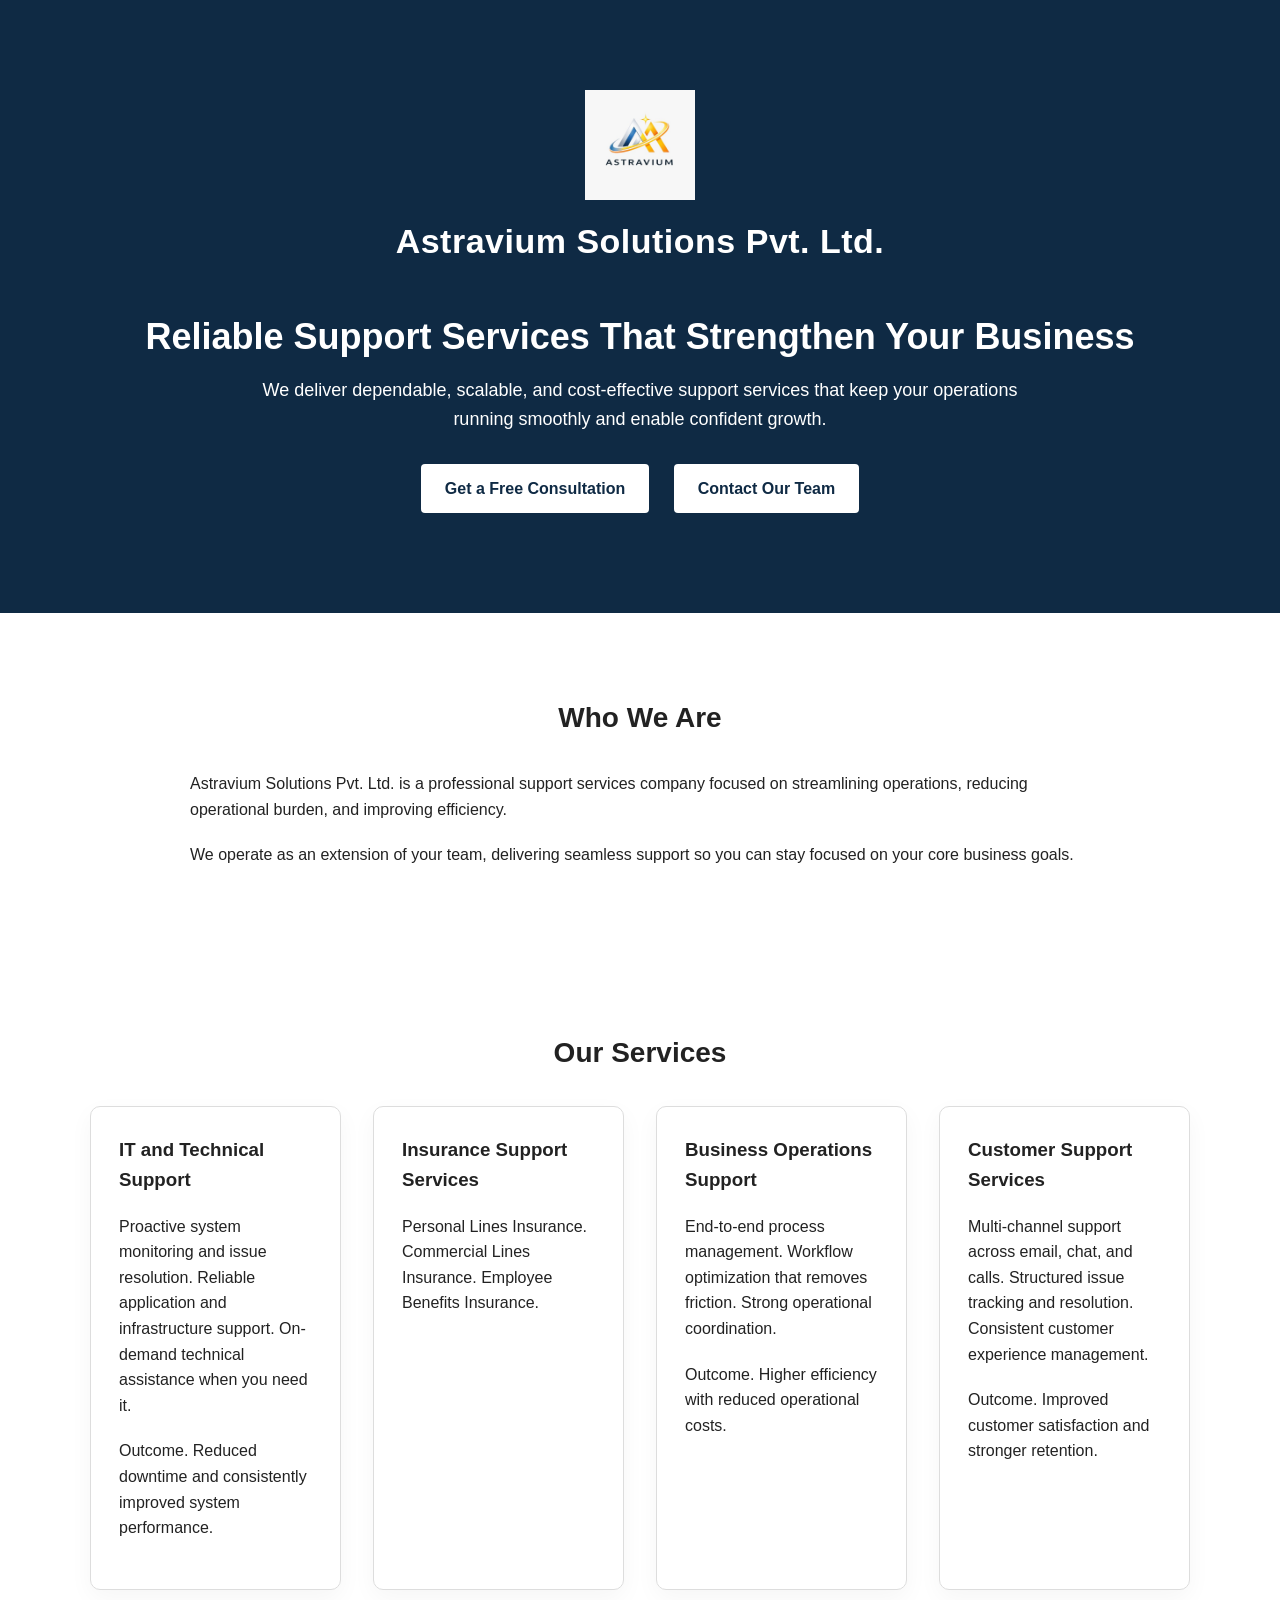
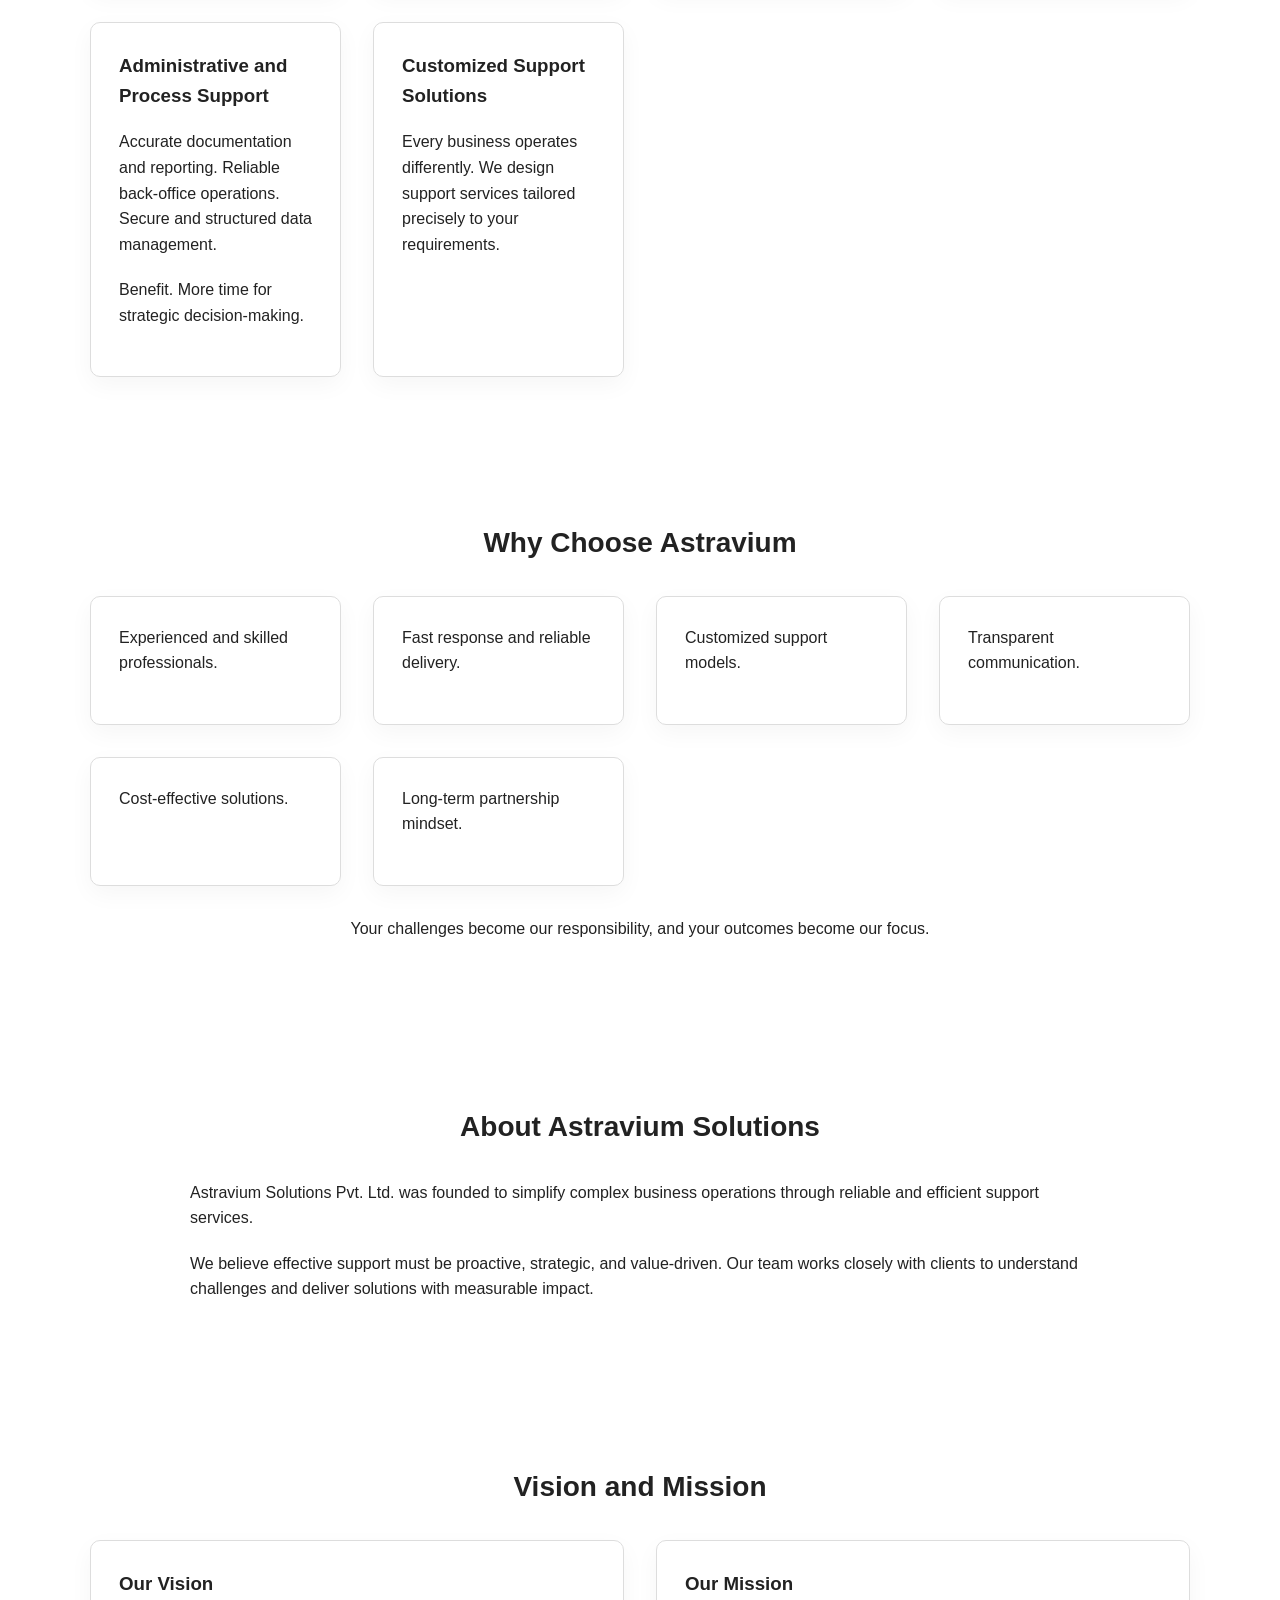
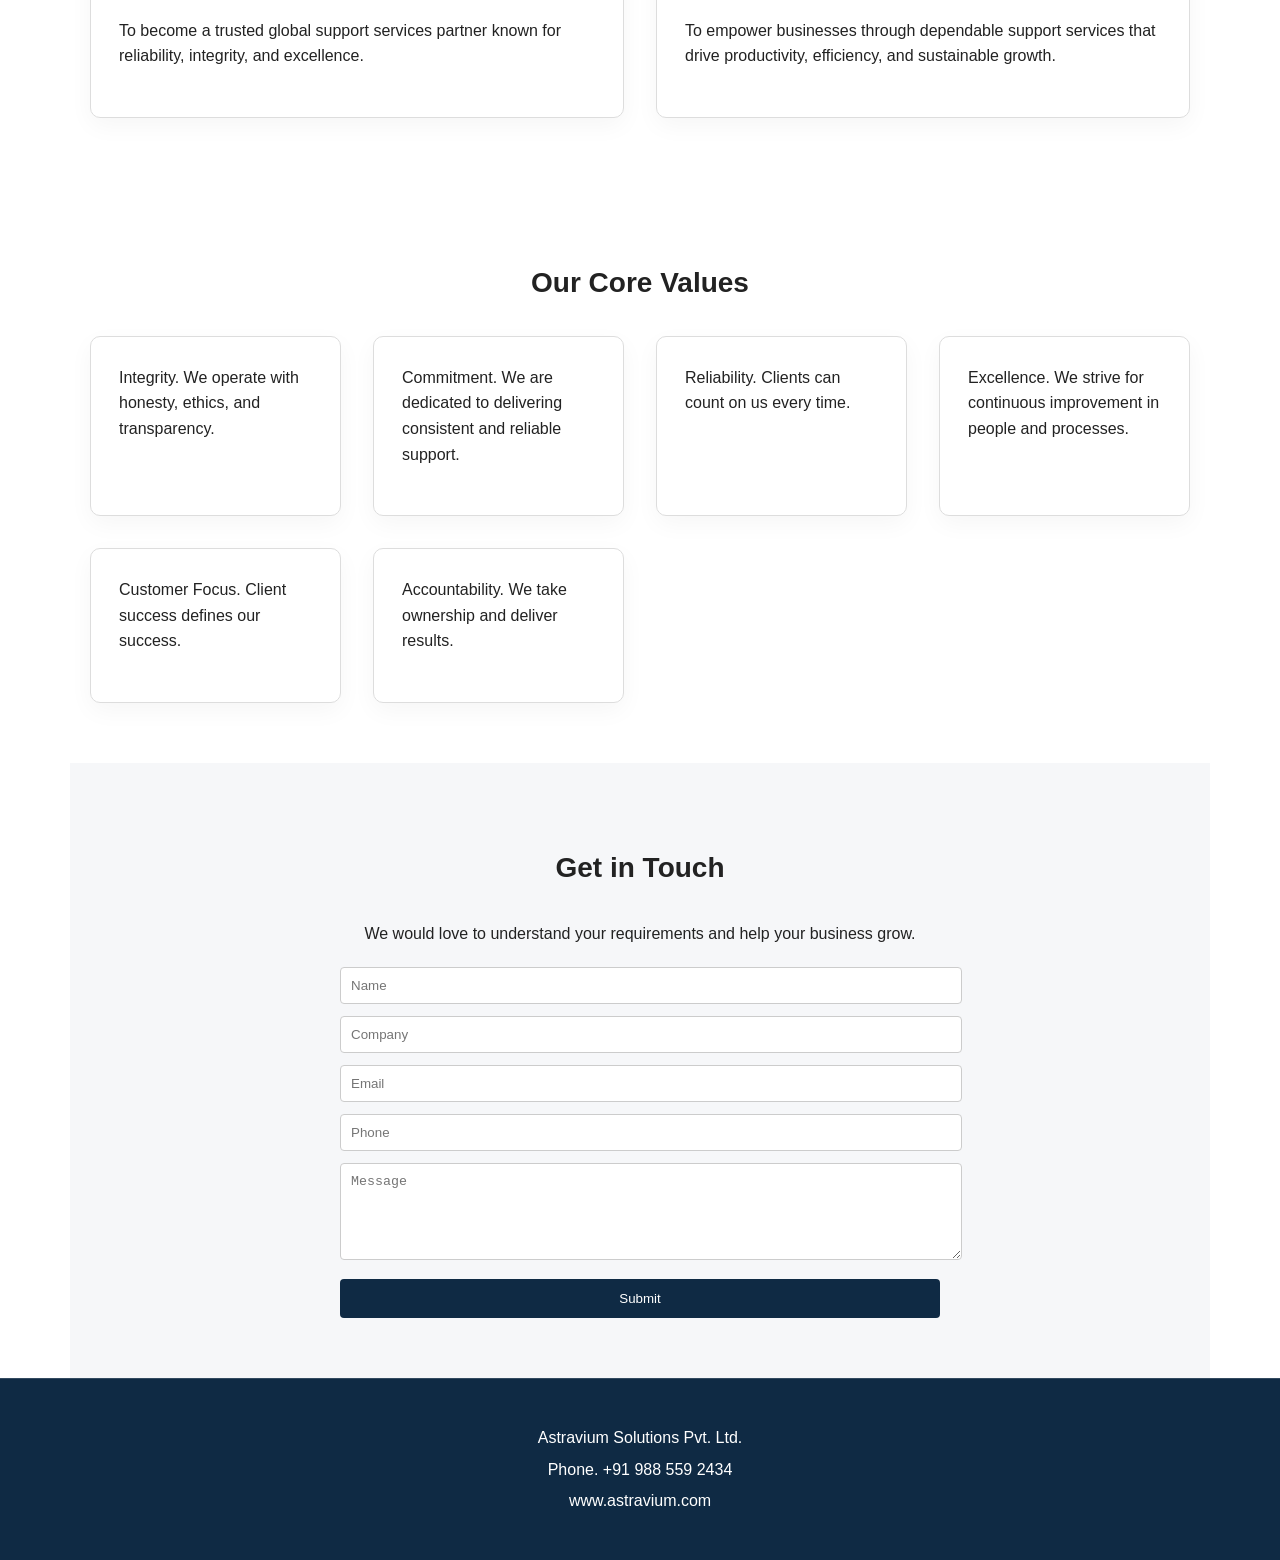
==== commit 26407904: "Refactor layout and update vision/mission sections Increased padding and adjusted layout for header," ====
--- a/index.html
+++ b/index.html
@@ -14,7 +14,7 @@
 header {
   background: #0f2a44;
   color: #ffffff;
-  padding: 60px 20px;
+  padding: 90px 20px;
   text-align: center;
 }
 header h1 {
@@ -37,33 +37,41 @@
   border-radius: 4px;
 }
 section {
+  padding: 80px 20px;
   padding: 60px 20px;
   max-width: 1100px;
   margin: auto;
 }
 section h2 {
   font-size: 28px;
-  margin-bottom: 20px;
+  margin-bottom: 30px;
   text-align: center;
 }
 section p {
+  max-width: 760px;
   max-width: 900px;
   margin: 0 auto 20px auto;
 }
 .grid {
   display: grid;
   grid-template-columns: repeat(auto-fit, minmax(250px, 1fr));
-  gap: 20px;
+  gap: 32px;
 }
 .card {
   border: 1px solid #dddddd;
-  padding: 20px;
-  border-radius: 6px;
+  padding: 28px;
+  border-radius: 10px;
+  box-shadow: 0 8px 24px rgba(0,0,0,0.04);
 }
 .card h3 {
   margin-top: 0;
 }
 footer {
+  background: #0f2a44;
+  color: #ffffff;
+  padding: 60px 20px;
+  text-align: center;
+  border-top: 1px solid rgba(255,255,255,0.15);
   background: #0f2a44;
   color: #ffffff;
   padding: 40px 20px;
@@ -77,6 +85,8 @@
   margin: auto;
 }
 input, textarea {
+  width: 100%;
+  padding: 14px;
   width: 100%;
   padding: 10px;
   margin-bottom: 12px;
@@ -84,6 +94,8 @@
   border-radius: 4px;
 }
 button {
+  padding: 14px 24px;
+  width: 100%;
   padding: 12px 20px;
   background: #0f2a44;
   color: #ffffff;
@@ -96,9 +108,9 @@
 <body>
 
 <header>
-  <div style="display:flex; align-items:center; justify-content:center; gap:15px; margin-bottom:30px;">
-    <img src="logo.jpeg" alt="Astravium Solutions Logo" style="height:60px;">
-    <h1 style="margin:0; font-size:28px;">Astravium Solutions Pvt. Ltd.</h1>
+  <div style="display:flex; flex-direction:column; align-items:center; justify-content:center; gap:14px; margin-bottom:40px;">
+    <img src="logo.jpeg" alt="Astravium Solutions Logo" style="height:110px;">
+    <div style="font-size:34px; font-weight:700; letter-spacing:0.5px;">Astravium Solutions Pvt. Ltd.</div>
   </div>
   <h1>Reliable Support Services That Strengthen Your Business</h1>
   <p>We deliver dependable, scalable, and cost-effective support services that keep your operations running smoothly and enable confident growth.</p>
@@ -168,13 +180,17 @@
 </section>
 
 <section>
-  <h2>Our Vision</h2>
-  <p>To become a trusted global support services partner known for reliability, integrity, and excellence.</p>
-</section>
-
-<section>
-  <h2>Our Mission</h2>
-  <p>To empower businesses through dependable support services that drive productivity, efficiency, and sustainable growth.</p>
+  <h2>Vision and Mission</h2>
+  <div class="grid">
+    <div class="card">
+      <h3>Our Vision</h3>
+      <p>To become a trusted global support services partner known for reliability, integrity, and excellence.</p>
+    </div>
+    <div class="card">
+      <h3>Our Mission</h3>
+      <p>To empower businesses through dependable support services that drive productivity, efficiency, and sustainable growth.</p>
+    </div>
+  </div>
 </section>
 
 <section>
@@ -189,15 +205,12 @@
   </div>
 </section>
 
-<section>
-  <h2>Testimonials</h2>
-  <p style="text-align:center;">Astravium Solutions has significantly improved our operational efficiency through their reliable and consistent support services.</p>
-</section>
-
-<section id="contact">
+
+
+<section id="contact" style="background:#f6f7f9;">
   <h2>Get in Touch</h2>
   <p style="text-align:center;">We would love to understand your requirements and help your business grow.</p>
-  <form>
+  <form action="mailto:manohar@astravium.com" method="post" enctype="text/plain">
     <input type="text" placeholder="Name">
     <input type="text" placeholder="Company">
     <input type="email" placeholder="Email">
@@ -210,8 +223,7 @@
 <footer>
   <p>Astravium Solutions Pvt. Ltd.</p>
   <p>Phone. +91 988 559 2434</p>
-  <p>Website. www.astravium.com</p>
-  <p>Tagline. We Support. You Scale.</p>
+  <p>www.astravium.com</p>
 </footer>
 
 </body>
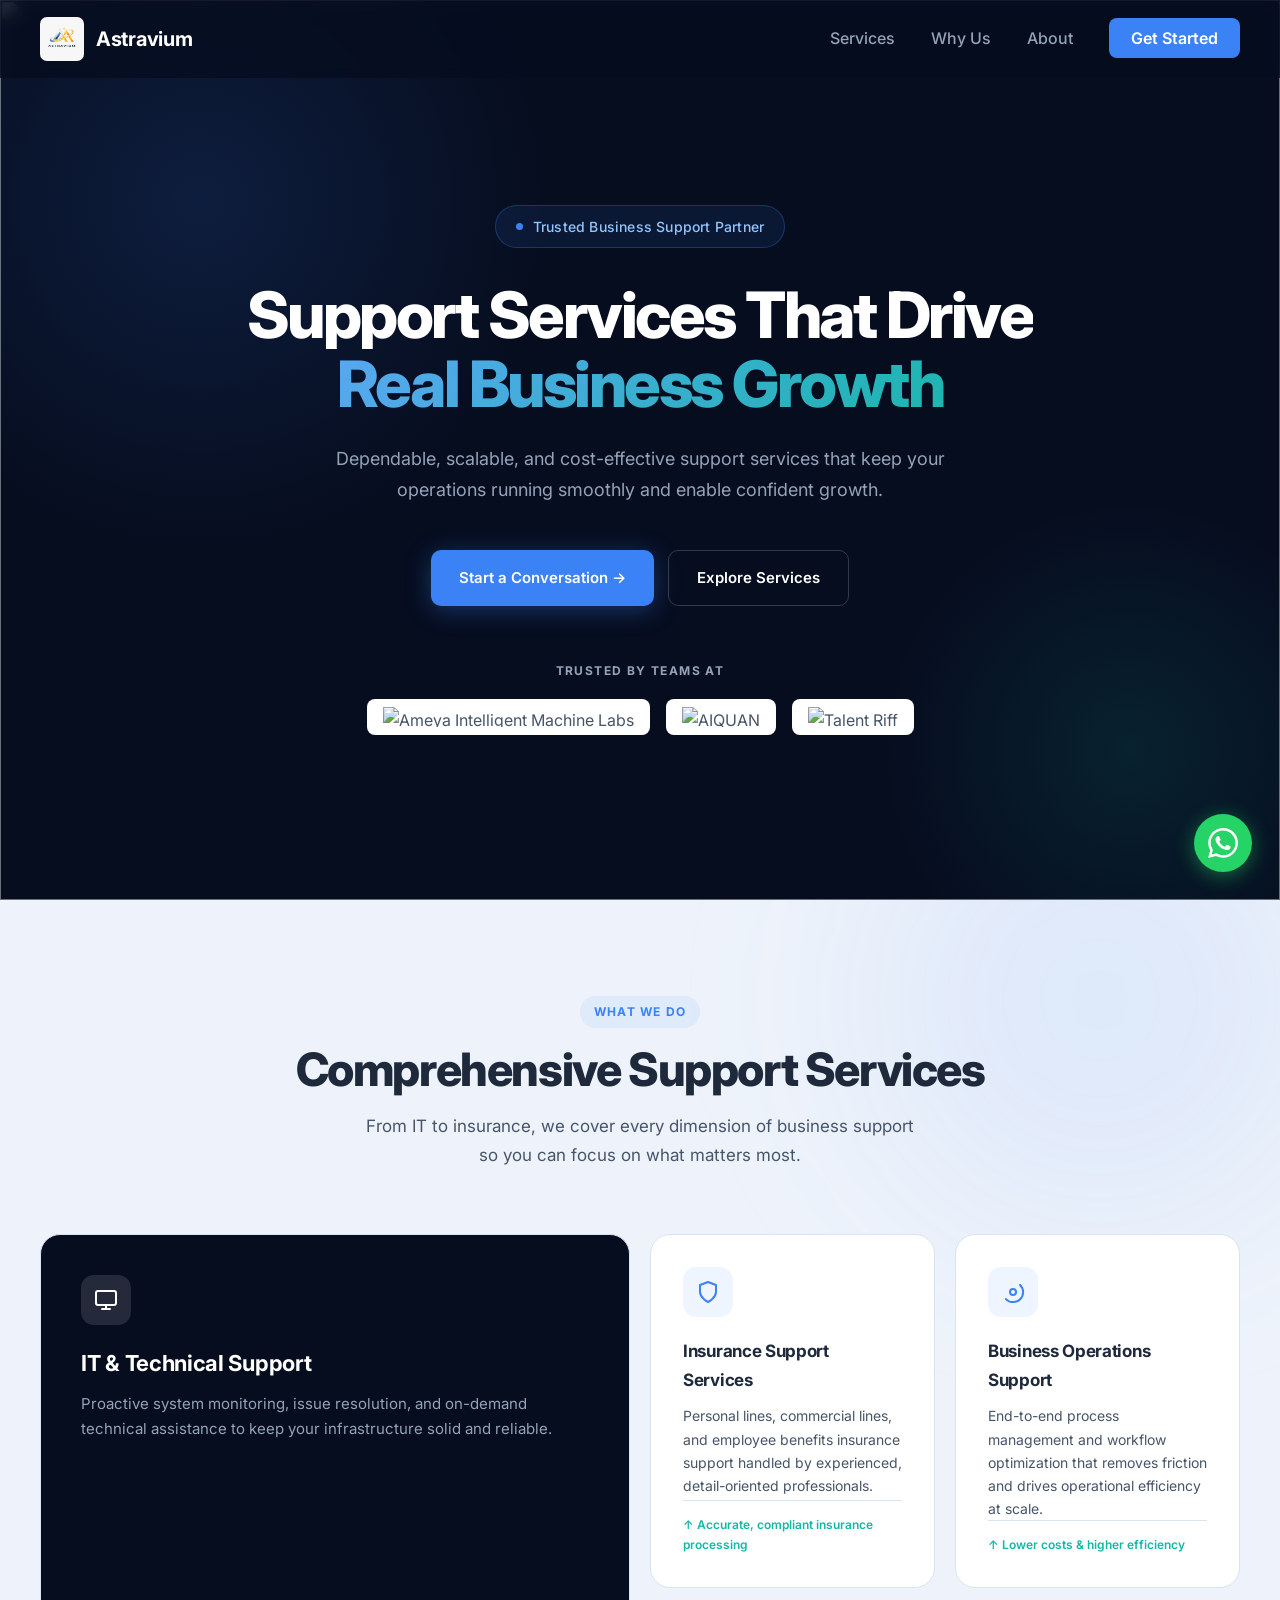
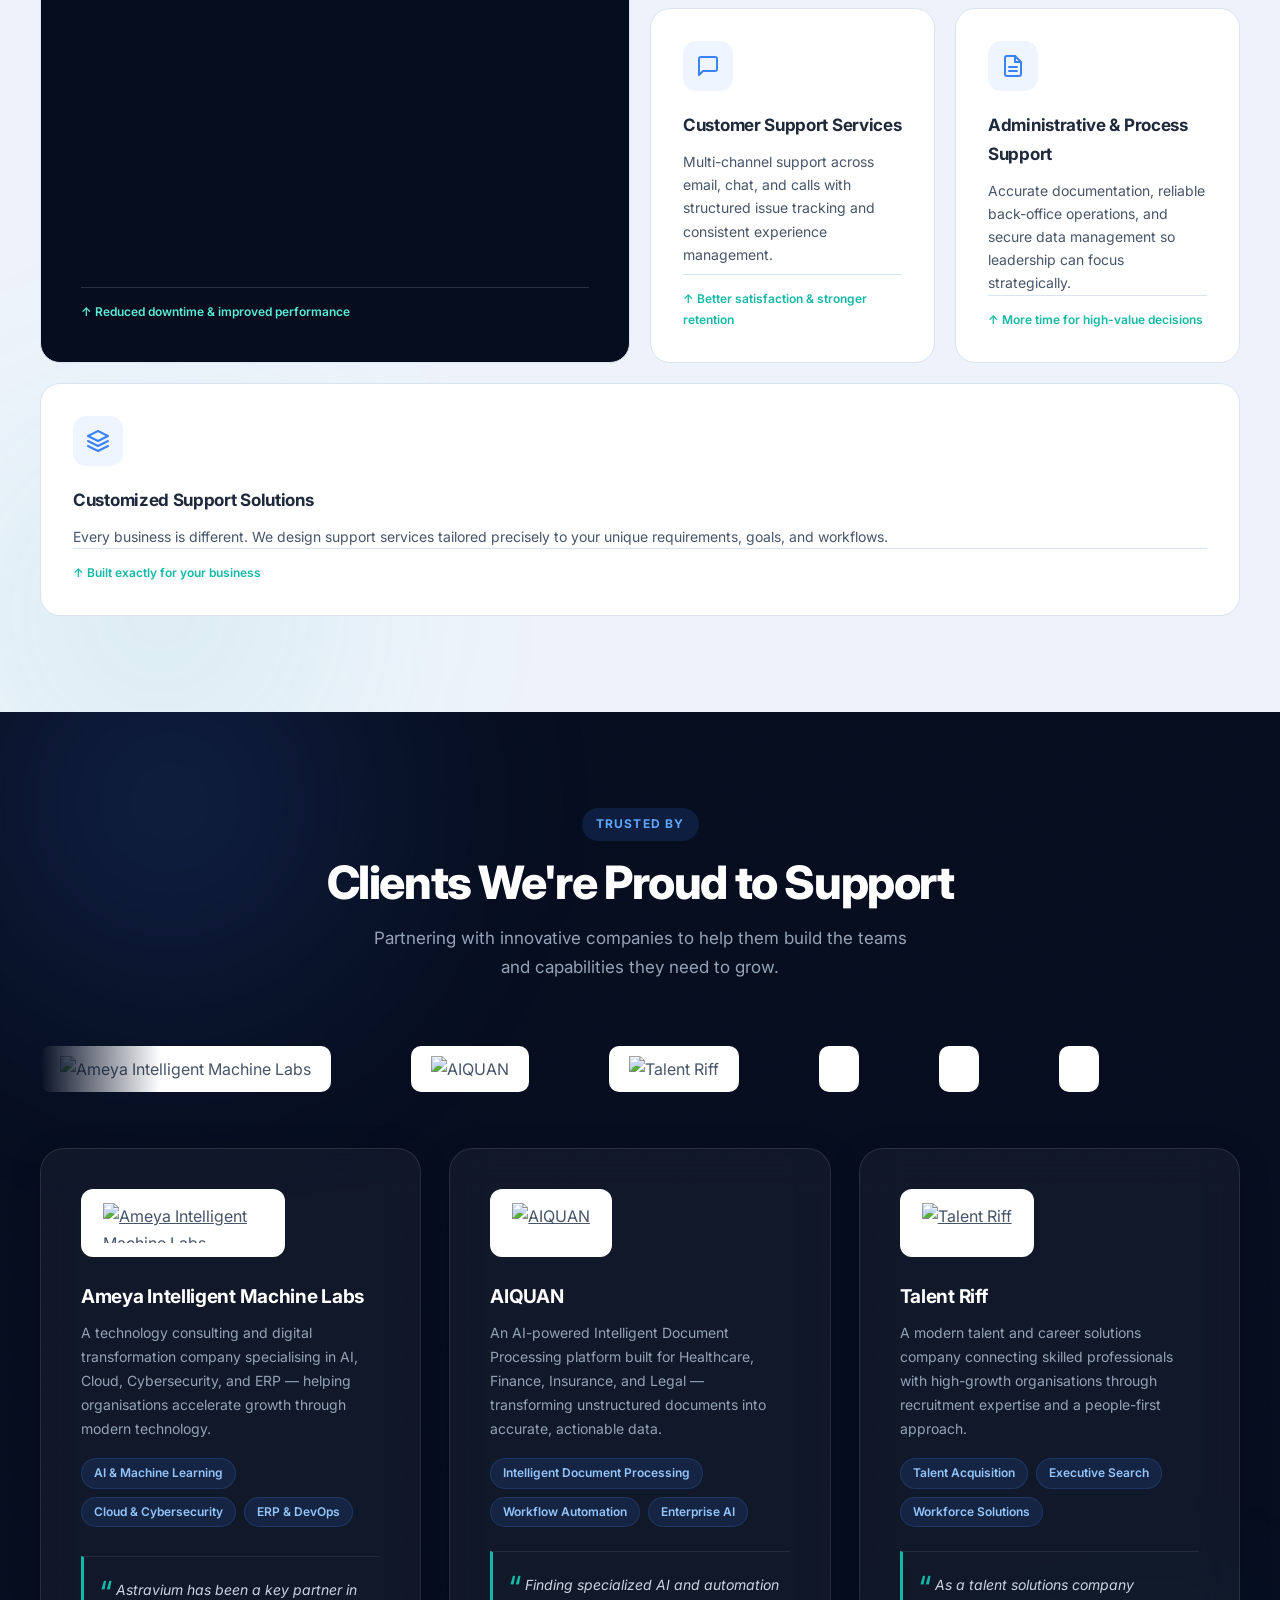
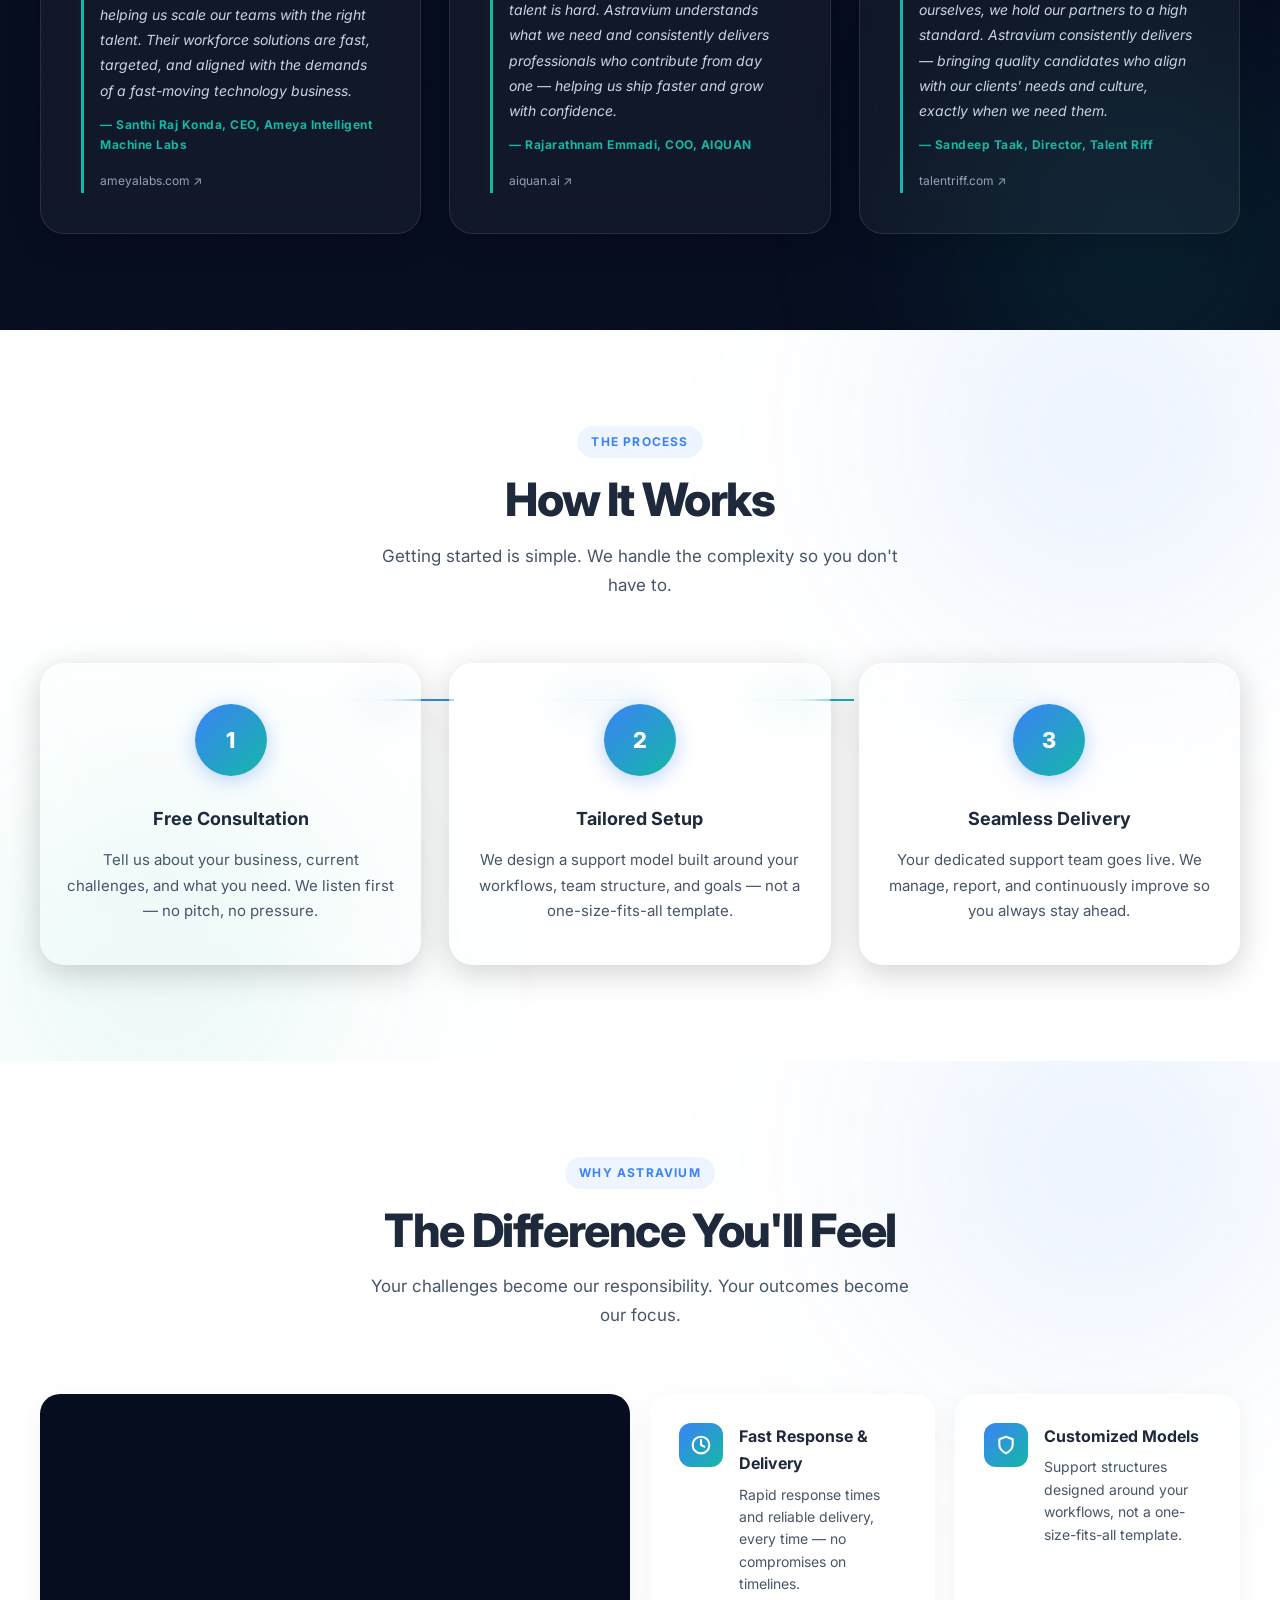
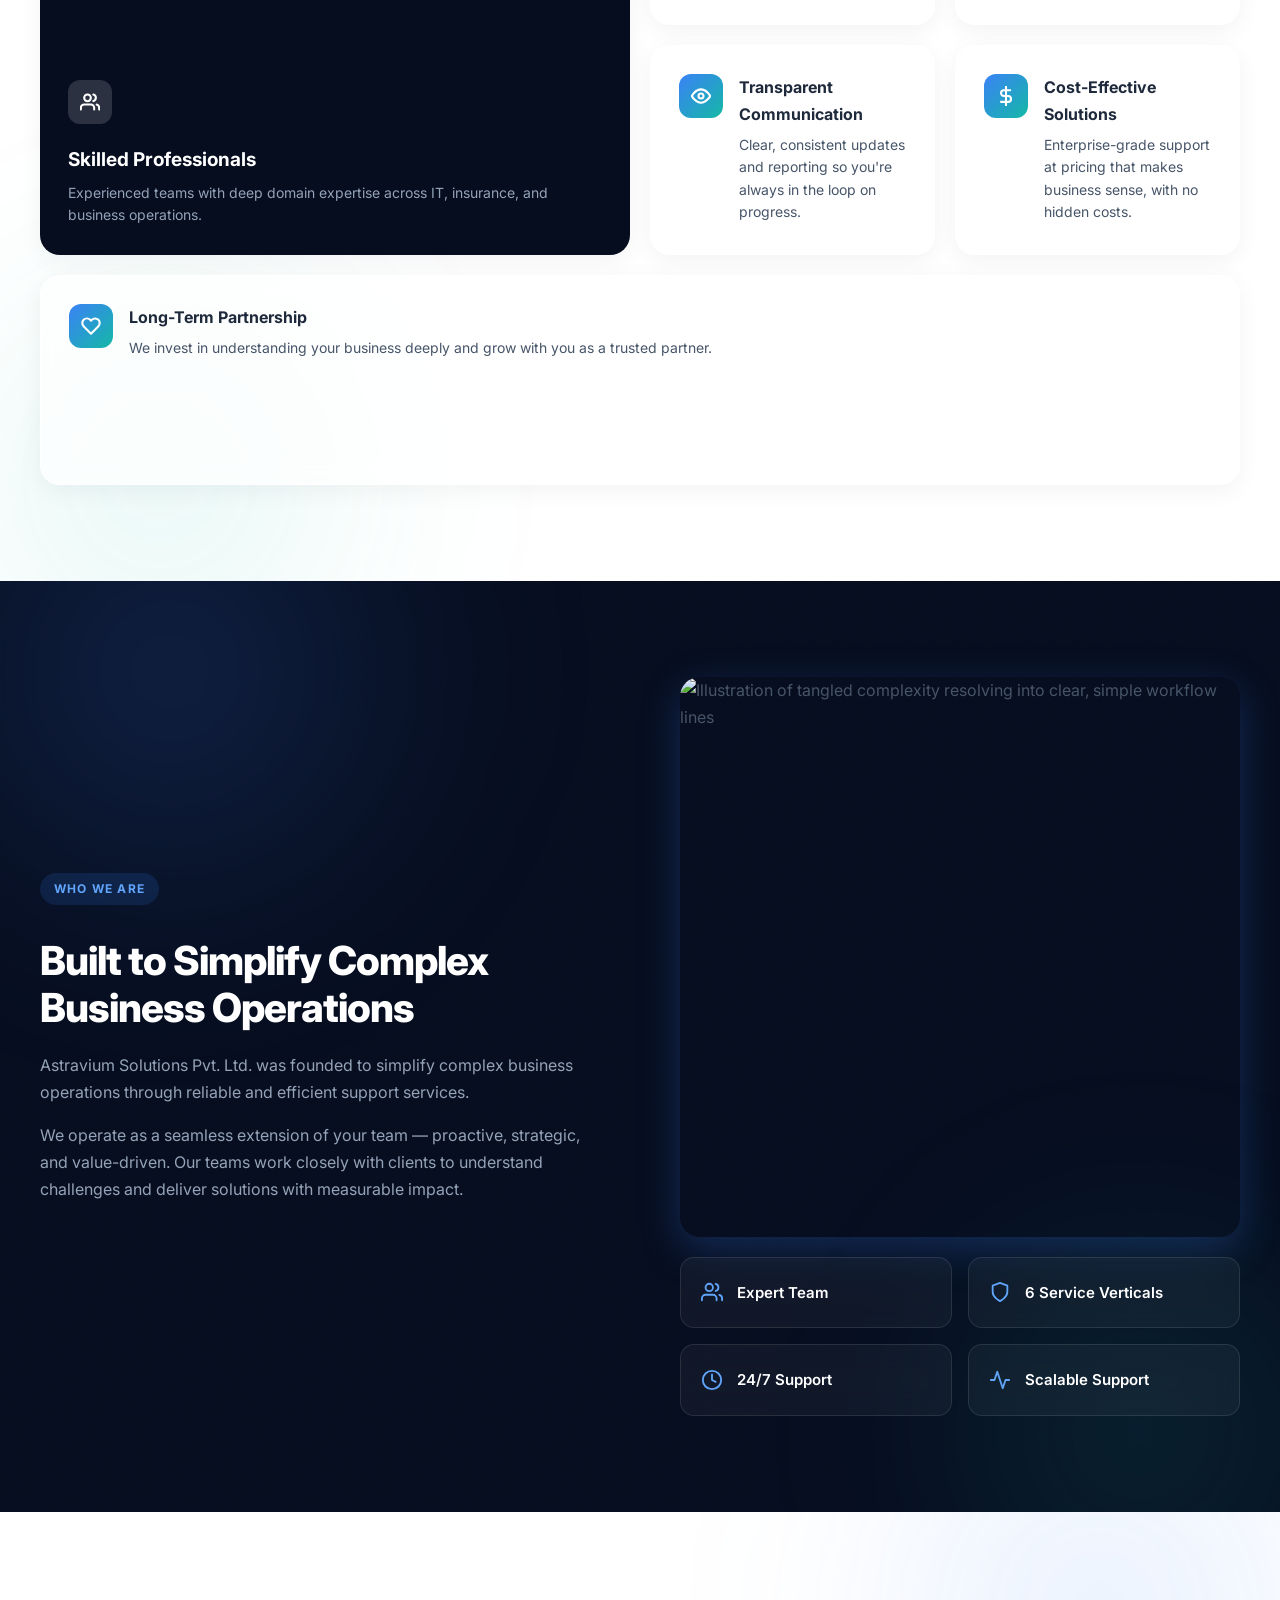
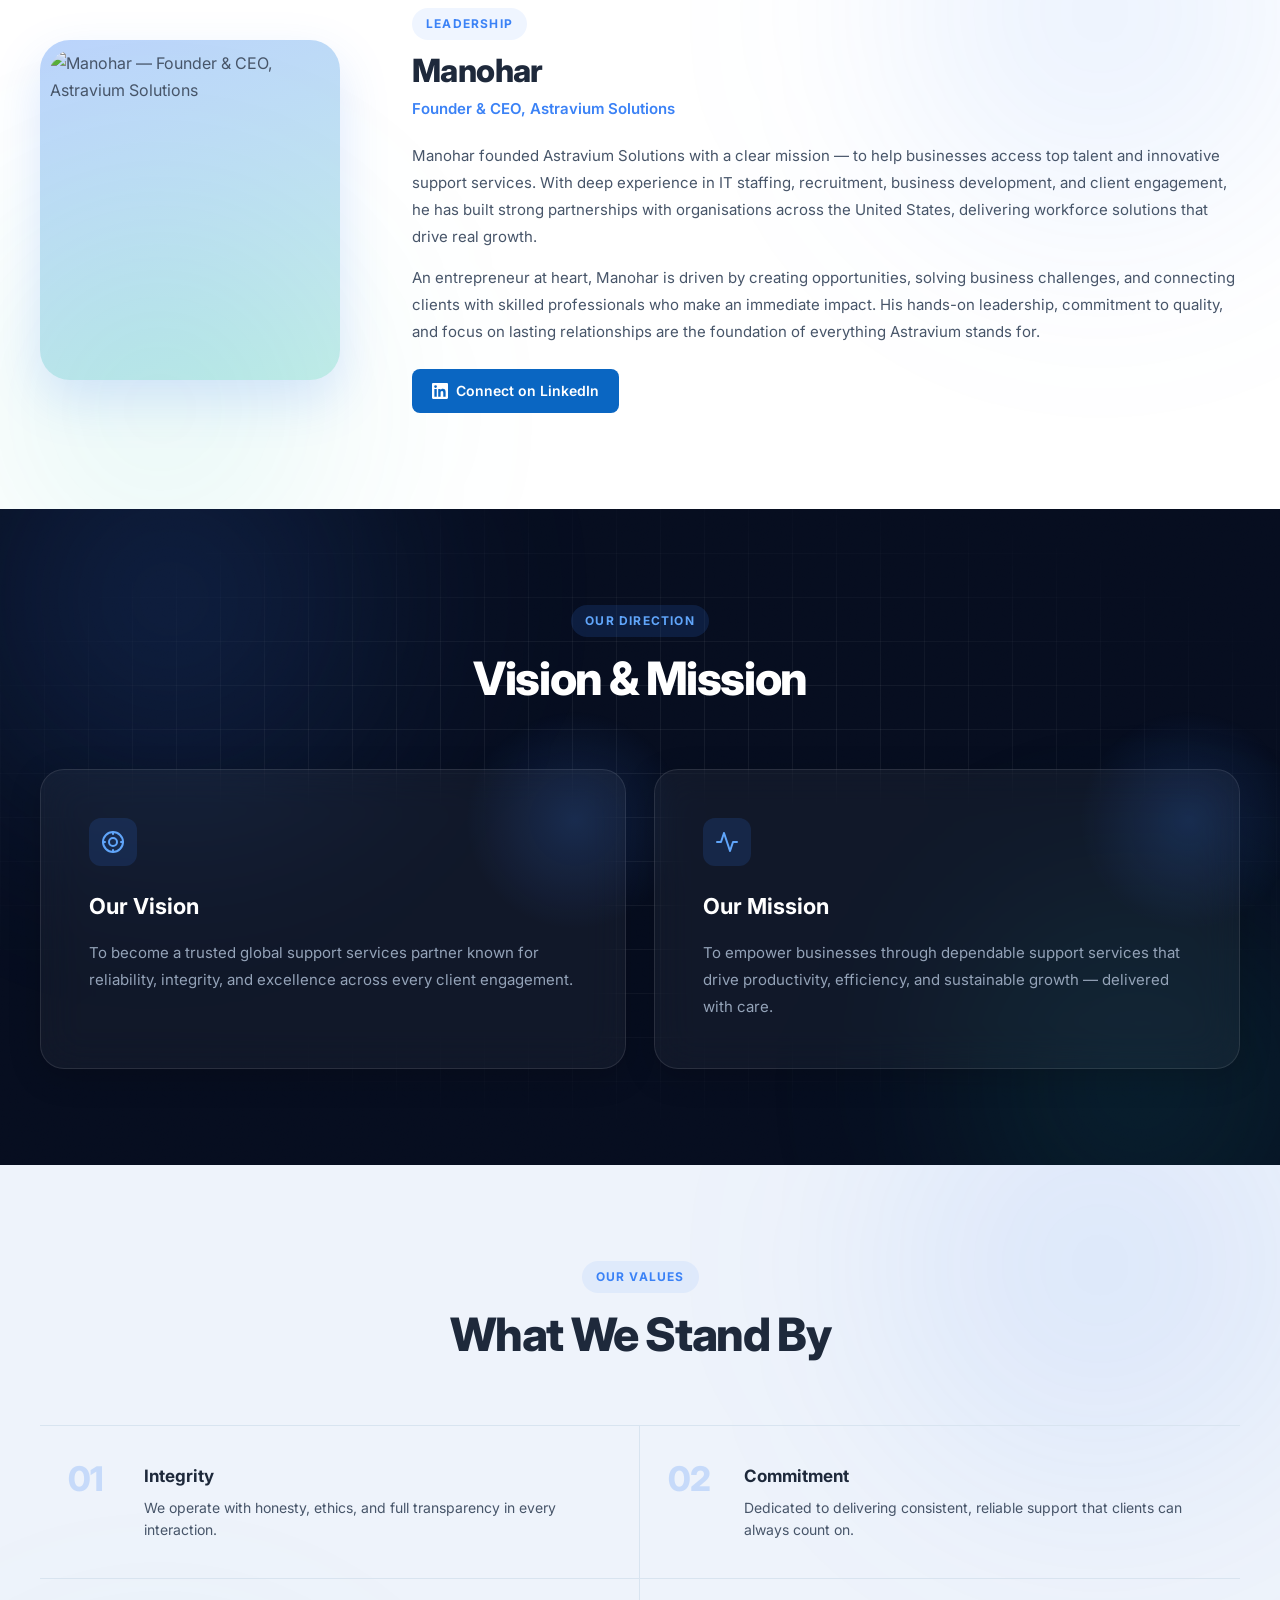
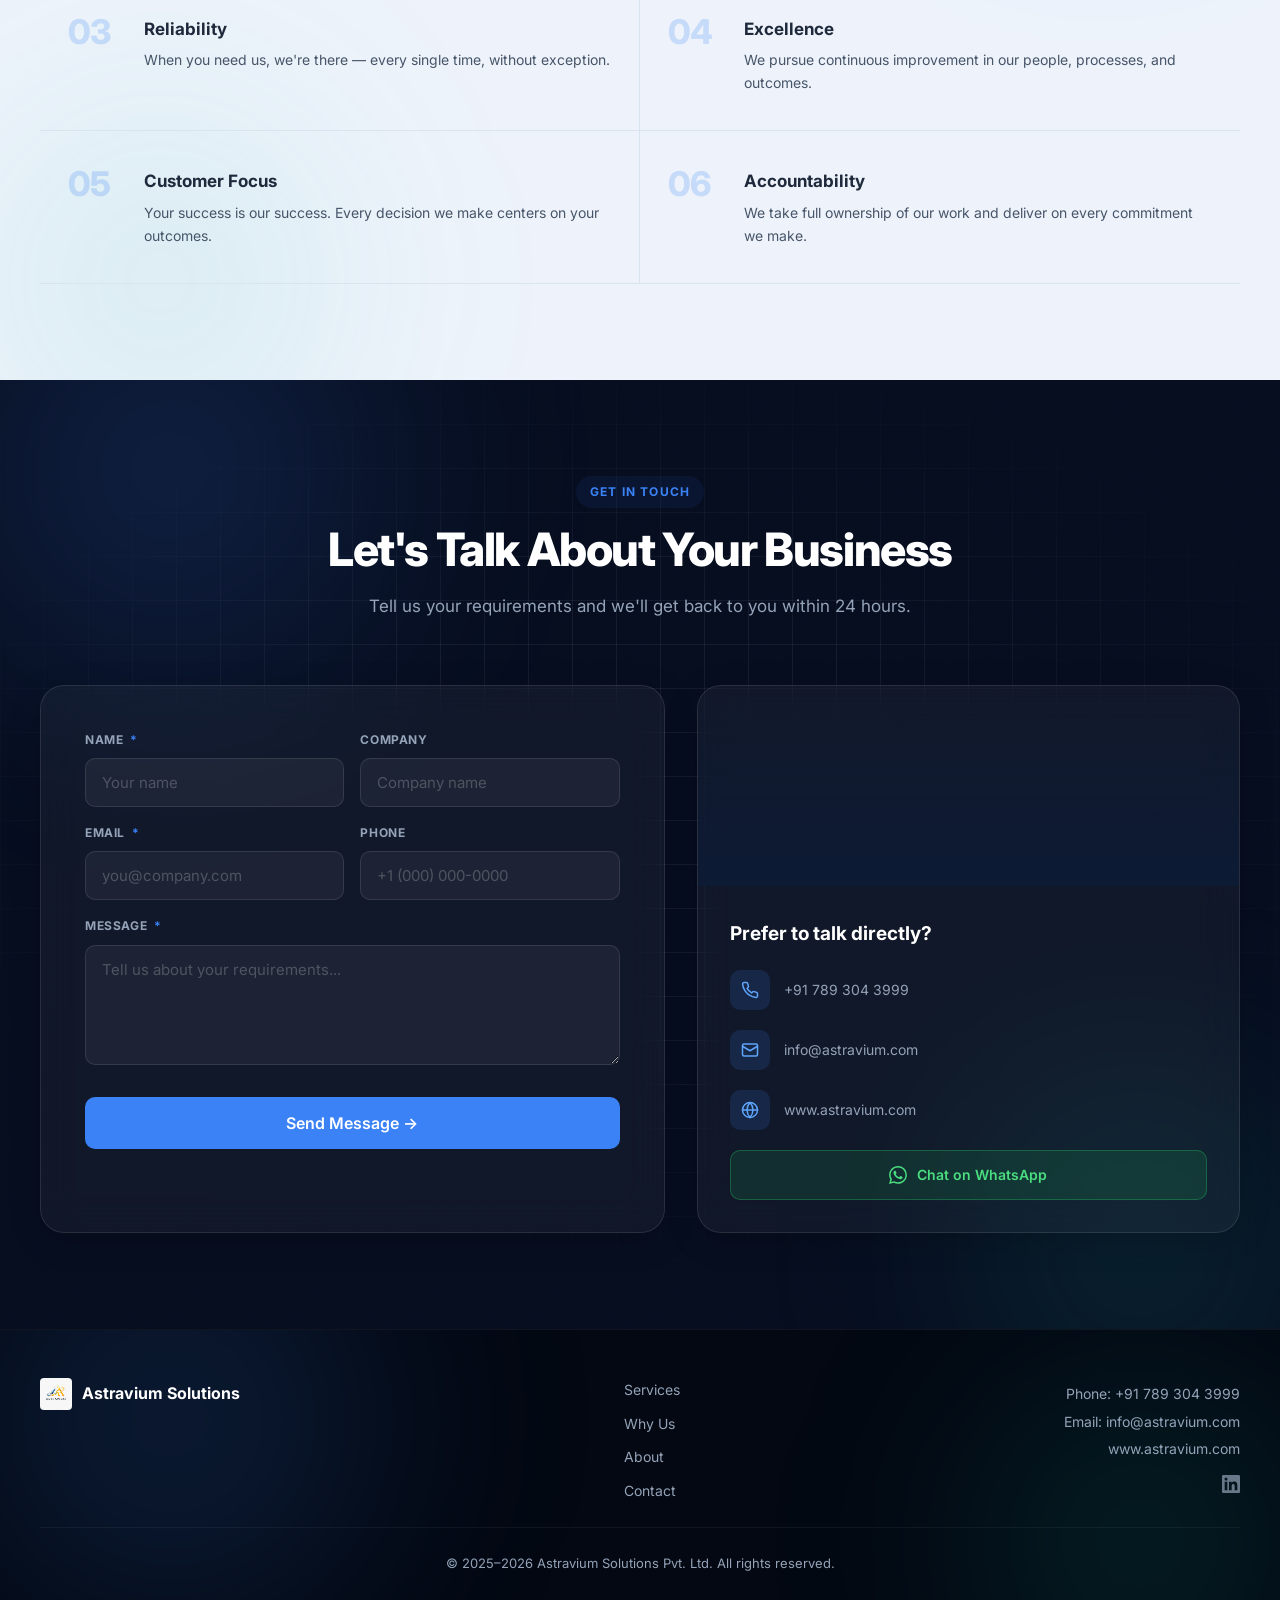
==== commit fa518cbe: "Add technical SEO: structured data, sitemap, robots.txt, CLS fixes - robots.txt + sitemap.xml - JSON" ====
--- a/index.html
+++ b/index.html
@@ -1,230 +1,1439 @@
 <!DOCTYPE html>
 <html lang="en">
 <head>
-<meta charset="UTF-8">
-<meta name="viewport" content="width=device-width, initial-scale=1.0">
-<title>Astravium Solutions Pvt. Ltd.</title>
-<style>
-body {
-  margin: 0;
-  font-family: Arial, sans-serif;
-  line-height: 1.6;
-  color: #222;
-}
-header {
-  background: #0f2a44;
-  color: #ffffff;
-  padding: 90px 20px;
-  text-align: center;
-}
-header h1 {
-  font-size: 36px;
-  margin-bottom: 10px;
-}
-header p {
-  font-size: 18px;
-  max-width: 800px;
-  margin: 0 auto 20px auto;
-}
-.button-group a {
-  display: inline-block;
-  margin: 10px;
-  padding: 12px 24px;
-  background: #ffffff;
-  color: #0f2a44;
-  text-decoration: none;
-  font-weight: bold;
-  border-radius: 4px;
-}
-section {
-  padding: 80px 20px;
-  padding: 60px 20px;
-  max-width: 1100px;
-  margin: auto;
-}
-section h2 {
-  font-size: 28px;
-  margin-bottom: 30px;
-  text-align: center;
-}
-section p {
-  max-width: 760px;
-  max-width: 900px;
-  margin: 0 auto 20px auto;
-}
-.grid {
-  display: grid;
-  grid-template-columns: repeat(auto-fit, minmax(250px, 1fr));
-  gap: 32px;
-}
-.card {
-  border: 1px solid #dddddd;
-  padding: 28px;
-  border-radius: 10px;
-  box-shadow: 0 8px 24px rgba(0,0,0,0.04);
-}
-.card h3 {
-  margin-top: 0;
-}
-footer {
-  background: #0f2a44;
-  color: #ffffff;
-  padding: 60px 20px;
-  text-align: center;
-  border-top: 1px solid rgba(255,255,255,0.15);
-  background: #0f2a44;
-  color: #ffffff;
-  padding: 40px 20px;
-  text-align: center;
-}
-footer p {
-  margin: 6px 0;
-}
-form {
-  max-width: 600px;
-  margin: auto;
-}
-input, textarea {
-  width: 100%;
-  padding: 14px;
-  width: 100%;
-  padding: 10px;
-  margin-bottom: 12px;
-  border: 1px solid #cccccc;
-  border-radius: 4px;
-}
-button {
-  padding: 14px 24px;
-  width: 100%;
-  padding: 12px 20px;
-  background: #0f2a44;
-  color: #ffffff;
-  border: none;
-  border-radius: 4px;
-  cursor: pointer;
-}
-</style>
+  <meta charset="UTF-8">
+  <meta name="viewport" content="width=device-width, initial-scale=1.0">
+  <meta name="description" content="Astravium Solutions — Dependable IT, insurance, operations, and customer support services that keep your business running smoothly.">
+  <title>Astravium Solutions | Business Support Services</title>
+  <link rel="canonical" href="https://www.astravium.com/">
+  <meta name="robots" content="index, follow">
+  <!-- Open Graph / Social sharing -->
+  <meta property="og:type" content="website">
+  <meta property="og:site_name" content="Astravium Solutions">
+  <meta property="og:url" content="https://www.astravium.com/">
+  <meta property="og:title" content="Astravium Solutions | Business Support Services">
+  <meta property="og:description" content="Dependable IT, insurance, operations, and customer support services that keep your business running smoothly and enable confident growth.">
+  <meta property="og:image" content="https://www.astravium.com/og-image.jpg">
+  <meta property="og:image:width" content="1200">
+  <meta property="og:image:height" content="630">
+  <meta property="og:locale" content="en_US">
+  <meta name="twitter:card" content="summary_large_image">
+  <meta name="twitter:title" content="Astravium Solutions | Business Support Services">
+  <meta name="twitter:description" content="Dependable IT, insurance, operations, and customer support services that keep your business running smoothly and enable confident growth.">
+  <meta name="twitter:image" content="https://www.astravium.com/og-image.jpg">
+  <!-- Resource hints: speed up first paint of external origins -->
+  <link rel="preconnect" href="https://fonts.googleapis.com">
+  <link rel="preconnect" href="https://fonts.gstatic.com" crossorigin>
+  <link rel="preconnect" href="https://cdnjs.cloudflare.com" crossorigin>
+  <link rel="dns-prefetch" href="https://www.googletagmanager.com">
+  <!-- Google tag (gtag.js) -->
+  <script async src="https://www.googletagmanager.com/gtag/js?id=G-LD1XTQ61ZV"></script>
+  <script>
+    window.dataLayer = window.dataLayer || [];
+    function gtag(){dataLayer.push(arguments);}
+    gtag('js', new Date());
+    gtag('config', 'G-LD1XTQ61ZV');
+  </script>
+  <link rel="icon" href="/logo.jpeg" type="image/jpeg">
+  <link rel="apple-touch-icon" href="/logo.jpeg">
+  <link href="https://fonts.googleapis.com/css2?family=Inter:wght@300;400;500;600;700;800;900&display=swap" rel="stylesheet">
+  <!-- Structured data: helps Google understand this as a business entity (eligible for richer search results) -->
+  <script type="application/ld+json">
+  {
+    "@context": "https://schema.org",
+    "@type": "ProfessionalService",
+    "name": "Astravium Solutions",
+    "url": "https://www.astravium.com/",
+    "logo": "https://www.astravium.com/logo.jpeg",
+    "image": "https://www.astravium.com/og-image.jpg",
+    "description": "Dependable IT, insurance, operations, and customer support services that keep your business running smoothly and enable confident growth.",
+    "telephone": "+91-789-304-3999",
+    "email": "info@astravium.com",
+    "sameAs": [
+      "https://www.linkedin.com/company/astraviumsolutions/"
+    ],
+    "founder": {
+      "@type": "Person",
+      "name": "Manohar"
+    },
+    "makesOffer": [
+      { "@type": "Offer", "itemOffered": { "@type": "Service", "name": "IT & Technical Support" } },
+      { "@type": "Offer", "itemOffered": { "@type": "Service", "name": "Insurance Support Services" } },
+      { "@type": "Offer", "itemOffered": { "@type": "Service", "name": "Business Operations Support" } },
+      { "@type": "Offer", "itemOffered": { "@type": "Service", "name": "Customer Support Services" } },
+      { "@type": "Offer", "itemOffered": { "@type": "Service", "name": "Administrative & Process Support" } }
+    ]
+  }
+  </script>
+  <style>
+    *, *::before, *::after { box-sizing: border-box; margin: 0; padding: 0; }
+
+    @media (prefers-reduced-motion: reduce) {
+      *, *::before, *::after {
+        animation-duration: 0.001ms !important;
+        animation-iteration-count: 1 !important;
+        transition-duration: 0.001ms !important;
+        scroll-behavior: auto !important;
+      }
+    }
+
+    :root {
+      --dark:        #060D1F;
+      --dark-2:      #0D1B35;
+      --accent:      #3B82F6;
+      --accent-dark: #2563EB;
+      --teal:        #14B8A6;
+      --text-light:  #F1F5F9;
+      --text-muted:  #94A3B8;
+      --text-dark:   #1E293B;
+      --text-body:   #475569;
+      --bg:          #FFFFFF;
+      --bg-alt:      #EEF3FB;
+      --border:      #D8E4F0;
+      --shadow-hover: 0 12px 40px rgba(59,130,246,0.15);
+      --radius-lg: 24px;
+    }
+
+    html { scroll-behavior: smooth; }
+
+    body {
+      font-family: 'Inter', -apple-system, sans-serif;
+      color: var(--text-body);
+      background: var(--bg);
+      line-height: 1.7;
+      overflow-x: hidden;
+    }
+
+    a { color: inherit; }
+
+    /* ── NOISE / GRAIN ── */
+    .grain { position: absolute; inset: 0; pointer-events: none; z-index: 1; opacity: 0.05; mix-blend-mode: overlay;
+      background-image: url("data:image/svg+xml,%3Csvg xmlns='http://www.w3.org/2000/svg' width='120' height='120'%3E%3Cfilter id='n'%3E%3CfeTurbulence type='fractalNoise' baseFrequency='0.85' numOctaves='2' stitchTiles='stitch'/%3E%3C/filter%3E%3Crect width='100%25' height='100%25' filter='url(%23n)'/%3E%3C/svg%3E");
+    }
+
+    /* ── MESH BACKGROUNDS ── */
+    .mesh-bg { position: absolute; inset: 0; overflow: hidden; pointer-events: none; z-index: 0; }
+    .mesh-bg::before, .mesh-bg::after { content: ''; position: absolute; border-radius: 50%; filter: blur(90px); }
+    .mesh-bg::before { width: 620px; height: 620px; background: radial-gradient(circle, rgba(59,130,246,0.20) 0%, transparent 70%); top: -220px; left: -140px; }
+    .mesh-bg::after { width: 520px; height: 520px; background: radial-gradient(circle, rgba(20,184,166,0.16) 0%, transparent 70%); bottom: -180px; right: -120px; }
+    .mesh-bg-light { position: absolute; inset: 0; overflow: hidden; pointer-events: none; z-index: 0; }
+    .mesh-bg-light::before, .mesh-bg-light::after { content: ''; position: absolute; border-radius: 50%; filter: blur(90px); }
+    .mesh-bg-light::before { width: 640px; height: 640px; background: radial-gradient(circle, rgba(59,130,246,0.13) 0%, transparent 70%); top: -220px; right: -140px; }
+    .mesh-bg-light::after { width: 560px; height: 560px; background: radial-gradient(circle, rgba(20,184,166,0.12) 0%, transparent 70%); bottom: -180px; left: -120px; }
+    @media (prefers-reduced-motion: no-preference) {
+      .mesh-bg-light::before { animation: auroraDrift1 22s ease-in-out infinite; }
+      .mesh-bg-light::after { animation: auroraDrift2 27s ease-in-out infinite; }
+    }
+    @keyframes auroraDrift1 {
+      0%, 100% { transform: translate(0, 0) scale(1); }
+      33%      { transform: translate(-90px, 70px) scale(1.15); }
+      66%      { transform: translate(50px, 120px) scale(0.9); }
+    }
+    @keyframes auroraDrift2 {
+      0%, 100% { transform: translate(0, 0) scale(1); }
+      40%      { transform: translate(100px, -60px) scale(1.2); }
+      75%      { transform: translate(-60px, -30px) scale(0.95); }
+    }
+
+    .section-accent { position: absolute; z-index: 0; pointer-events: none; background-size: cover; background-position: center; }
+
+    /* ── AMBIENT DRIFT (one shared motion system for every illustration: hero, accents, about) ── */
+    @media (prefers-reduced-motion: no-preference) {
+      .hero-visual, .section-accent, .about-illustration img { animation: ambientDrift 18s ease-in-out infinite; }
+    }
+    @keyframes ambientDrift {
+      0%, 100% { transform: scale(1.1) translate(0, 0); }
+      50%      { transform: scale(1.1) translate(-3%, 2.5%); }
+    }
+    .service-card.featured .section-accent,
+    .why-card.featured .section-accent {
+      transition: opacity .5s ease, filter .5s ease;
+    }
+    .service-card.featured:hover .section-accent,
+    .why-card.featured:hover .section-accent {
+      opacity: 0.8; filter: saturate(1.4) brightness(1.15);
+    }
+
+    /* ── GRID TEXTURE (a second, technical visual register — deliberately not another glow/node motif) ── */
+    .grid-texture {
+      position: absolute; inset: 0; z-index: 0; pointer-events: none; overflow: hidden;
+      background-image:
+        linear-gradient(rgba(255,255,255,0.06) 1px, transparent 1px),
+        linear-gradient(90deg, rgba(255,255,255,0.06) 1px, transparent 1px);
+      background-size: 44px 44px;
+      -webkit-mask-image: radial-gradient(ellipse 70% 60% at 50% 45%, #000 35%, transparent 85%);
+      mask-image: radial-gradient(ellipse 70% 60% at 50% 45%, #000 35%, transparent 85%);
+    }
+    @media (prefers-reduced-motion: no-preference) {
+      .grid-texture { animation: gridDrift 50s linear infinite; }
+    }
+    @keyframes gridDrift {
+      from { background-position: 0 0, 0 0; }
+      to   { background-position: 44px 44px, 44px 44px; }
+    }
+
+    /* ── GLASS SURFACES ── */
+    .glass {
+      position: relative; z-index: 1;
+      background: rgba(255,255,255,0.045);
+      border: 1px solid rgba(255,255,255,0.1);
+      border-radius: var(--radius-lg);
+      backdrop-filter: blur(20px); -webkit-backdrop-filter: blur(20px);
+      box-shadow: 0 8px 32px rgba(0,0,0,0.18);
+      transition: border-color .35s, transform .35s, box-shadow .35s, background .35s;
+    }
+    .glass-light {
+      background: rgba(255,255,255,0.72);
+      border: 1px solid rgba(255,255,255,0.9);
+      box-shadow: 0 8px 30px rgba(15,23,42,0.07);
+      backdrop-filter: blur(16px); -webkit-backdrop-filter: blur(16px);
+    }
+
+    /* ── SPOTLIGHT HOVER ── */
+    .spotlight { position: relative; overflow: hidden; }
+    .spotlight::after {
+      content: ''; position: absolute; inset: 0; z-index: 0;
+      background: radial-gradient(560px circle at var(--mx,50%) var(--my,50%), rgba(59,130,246,0.16), transparent 45%);
+      opacity: 0; transition: opacity .4s; pointer-events: none;
+    }
+    .spotlight:hover::after { opacity: 1; }
+    .spotlight-light::after { background: radial-gradient(560px circle at var(--mx,50%) var(--my,50%), rgba(59,130,246,0.10), transparent 45%); }
+    .spotlight > *:not(.section-accent) { position: relative; z-index: 1; }
+
+    /* ── NAVBAR ── */
+    #navbar {
+      position: fixed;
+      top: 0; left: 0; right: 0;
+      z-index: 1000;
+      padding: 0 24px;
+      background: rgba(6,13,31,0.75);
+      backdrop-filter: blur(8px);
+      transition: background 0.3s, box-shadow 0.3s;
+    }
+    #navbar.scrolled {
+      background: rgba(6,13,31,0.97);
+      backdrop-filter: blur(14px);
+      box-shadow: 0 1px 0 rgba(255,255,255,0.07);
+    }
+    .nav-inner {
+      max-width: 1200px;
+      margin: auto;
+      display: flex;
+      align-items: center;
+      justify-content: space-between;
+      height: 78px;
+    }
+    .nav-brand {
+      display: flex;
+      align-items: center;
+      gap: 12px;
+      text-decoration: none;
+    }
+    .nav-brand img { height: 44px; width: auto; border-radius: 7px; }
+    .nav-brand span { font-size: 20px; font-weight: 700; color: #fff; letter-spacing: -0.3px; }
+    .nav-links { display: flex; align-items: center; gap: 36px; list-style: none; }
+    .nav-links a { color: var(--text-muted); text-decoration: none; font-size: 16px; font-weight: 500; transition: color 0.2s; }
+    .nav-links a:hover { color: #fff; }
+    .nav-cta {
+      background: var(--accent) !important;
+      color: #fff !important;
+      padding: 10px 22px !important;
+      border-radius: 8px;
+      font-weight: 600 !important;
+      transition: background 0.2s, transform 0.2s !important;
+    }
+    .nav-cta:hover { background: var(--accent-dark) !important; transform: translateY(-1px); }
+    .scroll-progress {
+      position: absolute; bottom: 0; left: 0;
+      height: 2px; width: 0%;
+      background: linear-gradient(90deg, var(--accent), var(--teal));
+    }
+    .hamburger { display: none; flex-direction: column; gap: 5px; cursor: pointer; }
+    .hamburger span { display: block; width: 24px; height: 2px; background: #fff; border-radius: 2px; transition: all 0.3s; }
+    .hamburger.open span:nth-child(1) { transform: translateY(7px) rotate(45deg); }
+    .hamburger.open span:nth-child(2) { opacity: 0; transform: scaleX(0); }
+    .hamburger.open span:nth-child(3) { transform: translateY(-7px) rotate(-45deg); }
+
+    /* ── HERO ── */
+    .hero {
+      min-height: 100vh;
+      background: var(--dark);
+      display: flex;
+      align-items: center;
+      justify-content: center;
+      text-align: center;
+      padding: 120px 24px 80px;
+      position: relative;
+      overflow: hidden;
+    }
+    .hero::before {
+      content: '';
+      position: absolute;
+      width: 700px; height: 700px;
+      background: radial-gradient(circle, rgba(59,130,246,0.14) 0%, transparent 70%);
+      top: -150px; left: -150px;
+      border-radius: 50%;
+    }
+    .hero::after {
+      content: '';
+      position: absolute;
+      width: 500px; height: 500px;
+      background: radial-gradient(circle, rgba(20,184,166,0.12) 0%, transparent 70%);
+      bottom: -100px; right: -100px;
+      border-radius: 50%;
+    }
+    .hero-visual-wrap {
+      position: absolute; inset: 0;
+      overflow: hidden;
+      z-index: 0;
+      pointer-events: none;
+    }
+    .hero-visual {
+      width: 100%; height: 100%;
+      object-fit: cover; object-position: center;
+      opacity: 0.55;
+      display: block;
+    }
+    .hero-content { position: relative; z-index: 1; max-width: 860px; }
+    .hero-badge {
+      display: inline-flex;
+      align-items: center;
+      gap: 10px;
+      background: rgba(59,130,246,0.1);
+      border: 1px solid rgba(59,130,246,0.28);
+      color: #93C5FD;
+      padding: 9px 20px;
+      border-radius: 100px;
+      font-size: 14px;
+      font-weight: 500;
+      margin-bottom: 32px;
+      letter-spacing: 0.2px;
+    }
+    .hero-badge::before {
+      content: '';
+      width: 7px; height: 7px;
+      background: var(--accent);
+      border-radius: 50%;
+      animation: pulse 2s infinite;
+    }
+    @keyframes pulse {
+      0%,100% { opacity:1; transform:scale(1); }
+      50%      { opacity:0.4; transform:scale(1.4); }
+    }
+    .hero h1 {
+      font-size: clamp(36px, 6vw, 64px);
+      font-weight: 800;
+      color: #fff;
+      line-height: 1.08;
+      letter-spacing: -2.5px;
+      margin-bottom: 24px;
+      overflow: hidden;
+    }
+    .hero h1 .reveal-line { display: block; overflow: hidden; }
+    .hero h1 .reveal-line span { display: block; }
+    .gradient-text {
+      background: linear-gradient(130deg, #60A5FA 0%, #14B8A6 100%);
+      -webkit-background-clip: text;
+      -webkit-text-fill-color: transparent;
+      background-clip: text;
+    }
+    .hero p { font-size: 18px; color: var(--text-muted); max-width: 620px; margin: 0 auto 44px; line-height: 1.75; }
+    .hero-btns { display: flex; gap: 14px; justify-content: center; flex-wrap: wrap; }
+    .btn-primary {
+      display: inline-flex; align-items: center; gap: 8px;
+      background: var(--accent); color: #fff;
+      padding: 14px 28px; border-radius: 10px;
+      text-decoration: none; font-weight: 600; font-size: 15px;
+      transition: background .2s, box-shadow .2s;
+      box-shadow: 0 4px 24px rgba(59,130,246,0.35);
+      will-change: transform;
+    }
+    .btn-primary:hover { background: var(--accent-dark); box-shadow: 0 8px 32px rgba(59,130,246,0.45); }
+    .btn-outline {
+      display: inline-flex; align-items: center; gap: 8px;
+      background: transparent; color: #fff;
+      padding: 14px 28px; border-radius: 10px;
+      text-decoration: none; font-weight: 600; font-size: 15px;
+      border: 1px solid rgba(255,255,255,0.18);
+      transition: border-color .2s, background .2s;
+      will-change: transform;
+    }
+    .btn-outline:hover { border-color: rgba(255,255,255,0.45); background: rgba(255,255,255,0.05); }
+
+    /* ── TRUSTED-BY STRIP ── */
+    .trusted-strip { margin-top: 56px; }
+    .trusted-strip span.label { display: block; font-size: 12px; font-weight: 700; letter-spacing: 1.4px; text-transform: uppercase; color: var(--text-muted); margin-bottom: 18px; }
+    .trusted-logos { display: flex; align-items: center; justify-content: center; gap: 16px; flex-wrap: wrap; }
+    .trusted-logo-chip { background: #fff; border-radius: 8px; padding: 8px 16px; display: inline-flex; align-items: center; }
+    .trusted-logo-chip img { height: 20px; object-fit: contain; display: block; }
+
+    /* ── SHARED SECTION STYLES ── */
+    section { padding: 96px 24px; position: relative; }
+    .section-inner { max-width: 1200px; margin: auto; position: relative; z-index: 1; }
+    .section-tag {
+      display: inline-block;
+      background: rgba(59,130,246,0.08); color: var(--accent);
+      font-size: 12px; font-weight: 700; letter-spacing: 1.2px; text-transform: uppercase;
+      padding: 6px 14px; border-radius: 100px; margin-bottom: 16px;
+    }
+    .section-header { text-align: center; margin-bottom: 64px; }
+    .section-header h2 { font-size: clamp(30px,4.4vw,46px); font-weight: 800; color: var(--text-dark); letter-spacing: -1.4px; margin-bottom: 16px; line-height: 1.12; }
+    .section-header p { font-size: 17px; color: var(--text-body); max-width: 560px; margin: auto; }
+
+    /* ── BENTO GRID SYSTEM ── */
+    .bento-grid { display: grid; grid-template-columns: repeat(4,1fr); grid-auto-rows: minmax(210px, auto); gap: 20px; grid-auto-flow: dense; }
+    .bento-card { grid-column: span 1; }
+    .bento-card.featured { grid-column: span 2; grid-row: span 2; }
+    .bento-card.wide { grid-column: span 4; }
+    @media (max-width: 960px) {
+      .bento-grid { grid-template-columns: repeat(2,1fr); }
+      .bento-card.featured { grid-column: span 2; grid-row: span 1; }
+      .bento-card.wide { grid-column: span 2; }
+    }
+    @media (max-width: 600px) {
+      .bento-grid { grid-template-columns: 1fr; }
+      .bento-card.featured, .bento-card.wide { grid-column: span 1; }
+    }
+
+    /* ── SERVICES ── */
+    .services { background: var(--bg-alt); }
+    .service-card {
+      background: var(--bg); border-radius: 20px; padding: 32px;
+      border: 1px solid var(--border);
+      transition: transform .3s, box-shadow .3s, border-color .3s;
+      position: relative; overflow: hidden;
+      display: flex; flex-direction: column;
+    }
+    .service-card::before {
+      content: ''; position: absolute; top: 0; left: 0; right: 0; height: 3px;
+      background: linear-gradient(90deg, var(--accent), var(--teal));
+      opacity: 0; transition: opacity 0.3s;
+    }
+    .service-card:hover { transform: translateY(-5px); box-shadow: 0 16px 36px rgba(59,130,246,0.14); border-color: rgba(59,130,246,0.25); }
+    .service-card:hover::before { opacity: 1; }
+    .service-icon {
+      width: 50px; height: 50px;
+      background: rgba(59,130,246,0.08); border-radius: 13px;
+      display: flex; align-items: center; justify-content: center;
+      margin-bottom: 20px; color: var(--accent);
+      transition: transform 0.25s ease, background 0.25s ease;
+    }
+    .service-card:hover .service-icon { transform: scale(1.08) rotate(-4deg); background: rgba(59,130,246,0.14); }
+    .service-icon svg { width: 24px; height: 24px; }
+    .service-card h3 { font-size: 17px; font-weight: 700; color: var(--text-dark); margin-bottom: 10px; letter-spacing: -0.3px; }
+    .service-card p { font-size: 14px; color: var(--text-body); line-height: 1.65; }
+    .service-outcome { margin-top: auto; padding-top: 14px; border-top: 1px solid var(--border); font-size: 12px; font-weight: 600; color: var(--teal); }
+
+    .service-card.featured {
+      color: #fff; padding: 40px; justify-content: flex-end;
+      background: var(--dark);
+    }
+    .service-card.featured .section-accent { inset: 0; opacity: 0.5; }
+    .service-card.featured::after { content:''; position:absolute; inset:0; background: linear-gradient(180deg, rgba(6,13,31,0.1) 0%, rgba(6,13,31,0.92) 85%); z-index: 0; }
+    .service-card.featured > *:not(.section-accent) { position: relative; z-index: 1; }
+    .service-card.featured .service-icon { background: rgba(255,255,255,0.12); color: #fff; }
+    .service-card.featured h3 { color: #fff; font-size: 22px; }
+    .service-card.featured p { color: var(--text-muted); font-size: 15px; }
+    .service-card.featured .service-outcome { border-top-color: rgba(255,255,255,0.15); color: #5EEAD4; }
+
+    /* ── WHY CHOOSE ── */
+    .why { background: var(--bg); overflow: hidden; }
+    .why-card {
+      position: relative; overflow: hidden;
+      background: rgba(255,255,255,0.7);
+      border: 1px solid rgba(255,255,255,0.9);
+      border-radius: 20px; padding: 28px;
+      display: flex; gap: 16px; align-items: flex-start;
+      backdrop-filter: blur(14px); -webkit-backdrop-filter: blur(14px);
+      box-shadow: 0 6px 24px rgba(15,23,42,0.05);
+      transition: transform .3s, box-shadow .3s;
+    }
+    .why-card:hover { transform: translateY(-5px); box-shadow: 0 16px 36px rgba(59,130,246,0.14); }
+    .why-icon {
+      flex-shrink: 0; width: 44px; height: 44px;
+      background: linear-gradient(135deg, var(--accent), var(--teal));
+      border-radius: 12px; display: flex; align-items: center; justify-content: center; color: #fff;
+    }
+    .why-icon svg { width: 20px; height: 20px; }
+    .why-card h4 { font-size: 16px; font-weight: 700; color: var(--text-dark); margin-bottom: 6px; }
+    .why-card p { font-size: 14px; color: var(--text-body); line-height: 1.6; }
+    .why-card.featured {
+      flex-direction: column; justify-content: flex-end;
+      color: #fff; background: var(--dark); border: none;
+    }
+    .why-card.featured .section-accent { inset: 0; opacity: 0.55; }
+    .why-card.featured::after { content:''; position:absolute; inset:0; background: linear-gradient(180deg, rgba(6,13,31,0.05) 0%, rgba(6,13,31,0.9) 80%); z-index: 0; }
+    .why-card.featured > *:not(.section-accent) { position: relative; z-index: 1; }
+    .why-card.featured .why-icon { background: rgba(255,255,255,0.15); margin-bottom: 4px; }
+    .why-card.featured h4 { color: #fff; font-size: 19px; }
+    .why-card.featured p { color: var(--text-muted); }
+
+    /* ── ABOUT ── */
+    .about { background: var(--dark); overflow: hidden; }
+    .about .section-tag { background: rgba(59,130,246,0.15); color: #60A5FA; }
+    .about-inner { display: grid; grid-template-columns: 1fr 1fr; gap: 80px; align-items: center; }
+    .about-visual { display: flex; flex-direction: column; gap: 20px; }
+    .about-illustration { border-radius: 20px; overflow: hidden; box-shadow: 0 12px 40px rgba(59,130,246,0.25); position: relative; }
+    .about-illustration img { display: block; width: 100%; height: auto; aspect-ratio: 1 / 1; }
+    .about-illustration:hover img { transition: filter .4s ease; filter: saturate(1.3) brightness(1.08); }
+    .about-pills { display: grid; grid-template-columns: 1fr 1fr; gap: 16px; }
+    .about-pill {
+      display: flex; align-items: center; gap: 14px;
+      background: rgba(255,255,255,0.045); border-radius: 14px; padding: 22px 20px;
+      border: 1px solid rgba(255,255,255,0.1);
+      backdrop-filter: blur(14px); -webkit-backdrop-filter: blur(14px);
+      font-size: 15px; font-weight: 600; color: #fff;
+      transition: border-color .2s, box-shadow .2s, transform .2s;
+    }
+    .about-pill:hover { border-color: var(--accent); box-shadow: 0 4px 16px rgba(59,130,246,0.25); transform: translateY(-2px); }
+    .about-pill svg { color: #60A5FA; flex-shrink: 0; }
+    .about-text h2 { font-size: clamp(28px,3.6vw,40px); font-weight: 800; color: #fff; letter-spacing: -1px; margin: 16px 0 20px; line-height: 1.18; }
+    .about-text p { font-size: 16px; color: var(--text-muted); margin-bottom: 16px; }
+
+    /* ── FOUNDER ── */
+    .founder { background: var(--bg); }
+    .founder-inner { display: grid; grid-template-columns: 300px 1fr; gap: 72px; align-items: center; }
+    .founder-avatar-frame {
+      padding: 10px;
+      border-radius: 30px;
+      background: linear-gradient(160deg, rgba(59,130,246,0.35), rgba(20,184,166,0.25));
+      box-shadow: 0 20px 50px rgba(59,130,246,0.18);
+    }
+    .founder-avatar {
+      width: 100%; height: 320px; border-radius: 22px;
+      overflow: hidden;
+      clip-path: inset(0 0 100% 0);
+      transition: clip-path 1s cubic-bezier(.65,0,.35,1);
+    }
+    .founder-avatar.in { clip-path: inset(0 0 0% 0); }
+    .founder-avatar img { width: 100%; height: 100%; object-fit: cover; object-position: top; display: block; }
+    .founder-text .section-tag { margin-bottom: 12px; }
+    .founder-text h2 { font-size: clamp(22px,3vw,32px); font-weight: 800; color: var(--text-dark); letter-spacing: -0.6px; margin-bottom: 6px; line-height: 1.2; }
+    .founder-text .founder-title { font-size: 15px; font-weight: 600; color: var(--accent); margin-bottom: 20px; }
+    .founder-text p { font-size: 15px; color: var(--text-body); line-height: 1.8; margin-bottom: 14px; }
+    .founder-text p:last-of-type { margin-bottom: 24px; }
+    .founder-linkedin {
+      display: inline-flex; align-items: center; gap: 8px;
+      background: #0A66C2; color: #fff;
+      padding: 10px 20px; border-radius: 8px;
+      text-decoration: none; font-size: 14px; font-weight: 600;
+      transition: background 0.2s, transform 0.2s;
+    }
+    .founder-linkedin:hover { background: #004182; transform: translateY(-1px); }
+    @media (max-width: 960px) {
+      .founder-inner { grid-template-columns: 1fr; gap: 40px; text-align: center; }
+      .founder-avatar-frame { max-width: 300px; margin: 0 auto; }
+      .founder-linkedin { margin: 0 auto; }
+    }
+
+    /* ── CLIENTS ── */
+    .clients { background: var(--dark); overflow: hidden; }
+    .clients .section-tag { background: rgba(59,130,246,0.15); color: #60A5FA; }
+    .clients .section-header h2 { color: #fff; }
+    .clients .section-header p { color: var(--text-muted); }
+
+    .marquee { position: relative; overflow: hidden; margin-bottom: 56px; -webkit-mask-image: linear-gradient(90deg, transparent, #000 10%, #000 90%, transparent); mask-image: linear-gradient(90deg, transparent, #000 10%, #000 90%, transparent); }
+    .marquee-track { display: flex; align-items: center; gap: 80px; width: max-content; }
+    @media (prefers-reduced-motion: no-preference) {
+      .marquee-track { animation: marquee 22s linear infinite; }
+      .marquee:hover .marquee-track { animation-play-state: paused; }
+    }
+    @keyframes marquee { from { transform: translateX(0); } to { transform: translateX(-50%); } }
+    .marquee-logo-chip { background: #fff; border-radius: 10px; padding: 10px 20px; display: inline-flex; align-items: center; }
+    .marquee-logo-chip img { height: 26px; object-fit: contain; display: block; }
+
+    .clients-grid { display: grid; grid-template-columns: repeat(3,1fr); gap: 28px; }
+    .client-card {
+      padding: 40px;
+      display: flex; flex-direction: column;
+      transition: transform .3s, box-shadow .3s, border-color .3s, background .3s;
+    }
+    .client-card:hover { transform: translateY(-5px); box-shadow: 0 16px 40px rgba(0,0,0,0.3); border-color: rgba(59,130,246,0.35); background: rgba(255,255,255,0.065); }
+    .client-logo-wrap {
+      background: #fff; border-radius: 12px;
+      padding: 14px 22px; margin-bottom: 24px;
+      display: inline-flex; align-items: center;
+      width: fit-content;
+      transition: transform .2s, box-shadow .2s;
+    }
+    a.client-logo-wrap:hover { transform: translateY(-2px); box-shadow: 0 6px 18px rgba(0,0,0,0.25); }
+    .client-logo-wrap img { height: 40px; max-width: 160px; object-fit: contain; display: block; }
+    .client-card h3 { font-size: 19px; font-weight: 700; color: #fff; margin-bottom: 8px; letter-spacing: -0.3px; }
+    .client-desc { font-size: 14px; color: var(--text-muted); line-height: 1.7; margin-bottom: 18px; }
+    .client-services { display: flex; flex-wrap: wrap; gap: 8px; margin-bottom: 24px; }
+    .client-service-tag {
+      background: rgba(59,130,246,0.12); color: #93C5FD;
+      font-size: 12px; font-weight: 600; padding: 4px 12px;
+      border-radius: 100px; border: 1px solid rgba(59,130,246,0.2);
+    }
+    .client-testimonial {
+      margin-top: auto; padding-top: 20px;
+      border-top: 1px solid rgba(255,255,255,0.08);
+      border-left: 3px solid var(--teal);
+      padding-left: 16px;
+    }
+    .client-testimonial blockquote {
+      font-size: 14px; color: #CBD5E1; line-height: 1.8;
+      font-style: italic; margin: 0 0 12px;
+      position: relative;
+    }
+    .client-testimonial blockquote::before {
+      content: '\201C';
+      font-size: 36px; color: var(--teal); line-height: 0;
+      vertical-align: -12px; margin-right: 4px; font-style: normal;
+    }
+    .client-attribution { font-size: 12px; font-weight: 700; color: var(--teal); letter-spacing: 0.5px; margin-bottom: 10px; }
+    .client-website { font-size: 12px; color: var(--text-muted); text-decoration: none; transition: color 0.2s; }
+    .client-website:hover { color: #fff; }
+    @media (max-width: 960px) { .clients-grid { grid-template-columns: 1fr 1fr; } }
+    @media (max-width: 600px) { .clients-grid { grid-template-columns: 1fr; } }
+
+    /* ── VISION & MISSION ── */
+    .vm-section { background: var(--dark); overflow: hidden; }
+    .vm-section .section-tag { background: rgba(59,130,246,0.15); color: #60A5FA; }
+    .vm-section .section-header h2 { color: #fff; }
+    .vm-grid { display: grid; grid-template-columns: 1fr 1fr; gap: 28px; }
+    .vm-card { padding: 48px; transition: transform .3s, box-shadow .3s, border-color .3s; }
+    .vm-card:hover { transform: translateY(-5px); box-shadow: 0 16px 40px rgba(0,0,0,0.3); border-color: rgba(59,130,246,0.3); }
+    .vm-card::before {
+      content: ''; position: absolute;
+      width: 220px; height: 220px;
+      background: radial-gradient(circle, rgba(59,130,246,0.18) 0%, transparent 70%);
+      top: -60px; right: -60px; border-radius: 50%;
+      z-index: 0;
+    }
+    .vm-icon { position: relative; z-index: 1; width: 48px; height: 48px; background: rgba(59,130,246,0.15); border-radius: 12px; display: flex; align-items: center; justify-content: center; color: #60A5FA; margin-bottom: 22px; }
+    .vm-card h3 { position: relative; z-index: 1; font-size: 22px; font-weight: 700; color: #fff; margin-bottom: 14px; }
+    .vm-card p { position: relative; z-index: 1; font-size: 15px; color: var(--text-muted); line-height: 1.8; }
+    @media (max-width: 960px) { .vm-grid { grid-template-columns: 1fr; } }
+
+    /* ── HOW IT WORKS ── */
+    .how { background: var(--bg); overflow: hidden; }
+    .steps { display: grid; grid-template-columns: repeat(3,1fr); gap: 28px; position: relative; }
+    .steps-line {
+      position: absolute;
+      top: 36px; left: calc(16.66% + 14px); right: calc(16.66% + 14px);
+      width: calc(100% - 2 * (16.66% + 14px));
+      height: 2px;
+      overflow: visible;
+    }
+    .steps-line line {
+      stroke-width: 2;
+      stroke-dasharray: 100;
+      stroke-dashoffset: 100;
+      vector-effect: non-scaling-stroke;
+      transition: stroke-dashoffset 0.1s linear;
+    }
+    .step { text-align: center; padding: 40px 24px; position: relative; transition: transform .3s, box-shadow .3s, border-color .3s; }
+    .step:hover { transform: translateY(-5px); box-shadow: 0 16px 40px rgba(0,0,0,0.3); border-color: rgba(59,130,246,0.3); }
+    .step-num {
+      width: 72px; height: 72px; border-radius: 50%;
+      background: linear-gradient(135deg, var(--accent), var(--teal));
+      color: #fff; font-size: 22px; font-weight: 800;
+      display: flex; align-items: center; justify-content: center;
+      margin: 0 auto 28px; position: relative; z-index: 1;
+      box-shadow: 0 4px 20px rgba(59,130,246,0.35);
+    }
+    .step h3 { font-size: 18px; font-weight: 700; color: var(--text-dark); margin-bottom: 12px; }
+    .step p { font-size: 15px; color: var(--text-body); line-height: 1.7; }
+    @media (max-width: 960px) {
+      .steps { grid-template-columns: 1fr; gap: 12px; }
+      .steps-line { display: none; }
+    }
+
+    /* ── WHATSAPP BUTTON ── */
+    .wa-btn {
+      position: fixed; bottom: 28px; right: 28px; z-index: 999;
+      width: 58px; height: 58px; border-radius: 50%;
+      background: #25D366;
+      display: flex; align-items: center; justify-content: center;
+      box-shadow: 0 4px 20px rgba(37,211,102,0.45);
+      text-decoration: none; transition: transform 0.2s, box-shadow 0.2s;
+    }
+    .wa-btn:hover { transform: scale(1.1); box-shadow: 0 6px 28px rgba(37,211,102,0.55); }
+    .wa-btn svg { width: 30px; height: 30px; fill: #fff; }
+
+    /* ── VALUES (numbered editorial list — deliberately not another icon-card grid) ── */
+    .values { background: var(--bg-alt); overflow: hidden; }
+    .values-list { display: grid; grid-template-columns: 1fr 1fr; border-top: 1px solid var(--border); }
+    .value-row {
+      display: flex; gap: 24px; align-items: flex-start;
+      padding: 36px 28px; border-bottom: 1px solid var(--border);
+      transition: background .25s;
+    }
+    .value-row:hover { background: rgba(59,130,246,0.04); }
+    .value-row:nth-child(odd) { border-right: 1px solid var(--border); }
+    .value-num { font-size: 34px; font-weight: 800; color: rgba(59,130,246,0.22); line-height: 1; flex-shrink: 0; min-width: 52px; letter-spacing: -1px; }
+    .value-title { font-size: 17px; font-weight: 700; color: var(--text-dark); margin-bottom: 6px; }
+    .value-row p { font-size: 14px; color: var(--text-body); line-height: 1.6; }
+    @media (max-width: 700px) {
+      .values-list { grid-template-columns: 1fr; }
+      .value-row:nth-child(odd) { border-right: none; }
+    }
+
+    /* ── CONTACT ── */
+    .contact { background: var(--dark); overflow: hidden; }
+    .contact .section-header h2 { color: #fff; }
+    .contact .section-header p { color: var(--text-muted); }
+    .contact-grid { display: grid; grid-template-columns: 1.15fr 1fr; gap: 32px; align-items: stretch; }
+    .contact-form-card { padding: 44px; }
+    .form-row { display: grid; grid-template-columns: 1fr 1fr; gap: 16px; }
+    .form-group { margin-bottom: 16px; }
+    .form-group label { display: block; font-size: 12px; font-weight: 700; color: var(--text-muted); margin-bottom: 8px; text-transform: uppercase; letter-spacing: 0.6px; }
+    .form-group label .req { color: var(--accent); margin-left: 3px; }
+    .form-group input,
+    .form-group textarea {
+      width: 100%; background: rgba(255,255,255,0.05);
+      border: 1px solid rgba(255,255,255,0.1); color: #fff;
+      padding: 14px 16px; border-radius: 10px;
+      font-size: 15px; font-family: inherit;
+      transition: border-color 0.2s, background 0.2s; outline: none;
+    }
+    .form-group input:focus,
+    .form-group textarea:focus { border-color: var(--accent); background: rgba(59,130,246,0.05); }
+    .form-group input::placeholder,
+    .form-group textarea::placeholder { color: rgba(255,255,255,0.22); }
+    .form-group textarea { resize: vertical; min-height: 120px; }
+    .form-submit {
+      width: 100%; padding: 16px;
+      background: var(--accent); color: #fff;
+      border: none; border-radius: 10px;
+      font-size: 16px; font-weight: 600; font-family: inherit;
+      cursor: pointer; transition: background .2s; margin-top: 8px;
+      will-change: transform;
+    }
+    .form-submit:hover { background: var(--accent-dark); }
+
+    .contact-side { display: flex; flex-direction: column; padding: 0; overflow: hidden; }
+    .contact-side-visual { position: relative; height: 200px; background-size: cover; background-position: center; }
+    .contact-side-visual::after { content: ''; position: absolute; inset: 0; background: linear-gradient(180deg, rgba(6,13,31,0) 0%, var(--dark-2) 100%); }
+    .contact-side-body { padding: 32px; display: flex; flex-direction: column; gap: 20px; flex: 1; }
+    .contact-side-body h3 { color: #fff; font-size: 19px; font-weight: 700; }
+    .contact-info-item { display: flex; align-items: center; gap: 14px; }
+    .contact-info-item .ci-icon { flex-shrink: 0; width: 40px; height: 40px; border-radius: 10px; background: rgba(59,130,246,0.15); color: #60A5FA; display: flex; align-items: center; justify-content: center; }
+    .contact-info-item a, .contact-info-item span { color: var(--text-muted); text-decoration: none; font-size: 14px; transition: color .2s; }
+    .contact-info-item a:hover { color: #fff; }
+    .contact-side .wa-inline {
+      margin-top: auto;
+      display: inline-flex; align-items: center; justify-content: center; gap: 10px;
+      background: rgba(37,211,102,0.12); border: 1px solid rgba(37,211,102,0.3); color: #4ADE80;
+      padding: 12px 20px; border-radius: 10px; text-decoration: none; font-weight: 600; font-size: 14px;
+      transition: background .2s, border-color .2s;
+    }
+    .contact-side .wa-inline:hover { background: rgba(37,211,102,0.2); border-color: rgba(37,211,102,0.5); }
+    @media (max-width: 960px) { .contact-grid { grid-template-columns: 1fr; } }
+
+    /* ── FOOTER ── */
+    footer { background: #030812; color: var(--text-muted); padding: 48px 24px; border-top: 1px solid rgba(255,255,255,0.05); position: relative; overflow: hidden; }
+    .footer-inner { max-width: 1200px; margin: auto; display: flex; justify-content: space-between; align-items: flex-start; flex-wrap: wrap; gap: 32px; position: relative; z-index: 1; }
+    .footer-brand { display: flex; align-items: center; gap: 10px; }
+    .footer-brand img { height: 32px; width: auto; border-radius: 4px; }
+    .footer-brand span { font-weight: 700; color: #fff; font-size: 16px; }
+    .footer-links { display: flex; flex-direction: column; gap: 10px; }
+    .footer-links a { color: var(--text-muted); text-decoration: none; font-size: 14px; transition: color 0.2s; }
+    .footer-links a:hover { color: #fff; }
+    .footer-linkedin { display: inline-flex; align-items: center; margin-top: 10px; opacity: 0.7; transition: opacity 0.2s; }
+    .footer-linkedin:hover { opacity: 1; }
+    .footer-linkedin svg { display: block; }
+    .footer-info { text-align: right; }
+    .footer-info p { font-size: 14px; margin: 4px 0; }
+    .footer-info a { color: var(--text-muted); text-decoration: none; transition: color 0.2s; }
+    .footer-info a:hover { color: #fff; }
+    .footer-bottom { max-width: 1200px; margin: 24px auto 0; padding-top: 24px; border-top: 1px solid rgba(255,255,255,0.05); text-align: center; font-size: 13px; position: relative; z-index: 1; }
+
+    /* ── SCROLL REVEALS (IntersectionObserver toggles .in; plain CSS transitions) ── */
+    .reveal { opacity: 0; transform: translateY(28px); transition: opacity .7s ease, transform .7s ease; }
+    .reveal.in { opacity: 1; transform: translateY(0); }
+    .reveal-scale { opacity: 0; transform: scale(0.94); transition: opacity .8s ease, transform .8s ease; }
+    .reveal-scale.in { opacity: 1; transform: scale(1); }
+    html.no-motion .reveal, html.no-motion .reveal-scale { opacity: 1 !important; transform: none !important; }
+    html.no-motion .founder-avatar { clip-path: none !important; }
+    html.no-motion .steps-line line { stroke-dashoffset: 0 !important; }
+
+    /* ── RESPONSIVE ── */
+    @media (max-width: 960px) {
+      .about-inner { grid-template-columns: 1fr; }
+    }
+    @media (max-width: 600px) {
+      .form-row { grid-template-columns: 1fr; }
+      .nav-links { display: none; }
+      .nav-links.open {
+        display: flex; flex-direction: column;
+        position: fixed; top: 78px; left: 0; right: 0;
+        background: rgba(6,13,31,0.98); padding: 24px; gap: 20px;
+        border-top: 1px solid rgba(255,255,255,0.07);
+      }
+      .hamburger { display: flex; }
+      .footer-inner { flex-direction: column; align-items: center; text-align: center; }
+      .footer-info { text-align: center; }
+      .footer-links { align-items: center; }
+      .about-pills { grid-template-columns: 1fr 1fr; }
+    }
+  </style>
 </head>
 <body>
 
-<header>
-  <div style="display:flex; flex-direction:column; align-items:center; justify-content:center; gap:14px; margin-bottom:40px;">
-    <img src="logo.jpeg" alt="Astravium Solutions Logo" style="height:110px;">
-    <div style="font-size:34px; font-weight:700; letter-spacing:0.5px;">Astravium Solutions Pvt. Ltd.</div>
+<!-- NAVBAR -->
+<nav id="navbar">
+  <div class="nav-inner">
+    <a href="/" class="nav-brand">
+      <img src="logo.jpeg" alt="Astravium Solutions" width="500" height="500">
+      <span>Astravium</span>
+    </a>
+    <ul class="nav-links" id="navLinks">
+      <li><a href="#services">Services</a></li>
+      <li><a href="#why">Why Us</a></li>
+      <li><a href="#about">About</a></li>
+      <li><a href="#contact" class="nav-cta magnetic">Get Started</a></li>
+    </ul>
+    <div class="hamburger" id="hamburger" onclick="toggleMenu()">
+      <span></span><span></span><span></span>
+    </div>
   </div>
-  <h1>Reliable Support Services That Strengthen Your Business</h1>
-  <p>We deliver dependable, scalable, and cost-effective support services that keep your operations running smoothly and enable confident growth.</p>
-  <div class="button-group">
-    <a href="#contact">Get a Free Consultation</a>
-    <a href="#contact">Contact Our Team</a>
+  <div class="scroll-progress" id="scrollProgress"></div>
+</nav>
+
+<main>
+<!-- HERO -->
+<section class="hero">
+  <div class="hero-visual-wrap">
+    <img src="hero-visual.jpg" alt="" class="hero-visual" aria-hidden="true" width="1584" height="672" fetchpriority="high">
   </div>
-</header>
-
-<section>
-  <h2>Who We Are</h2>
-  <p>Astravium Solutions Pvt. Ltd. is a professional support services company focused on streamlining operations, reducing operational burden, and improving efficiency.</p>
-  <p>We operate as an extension of your team, delivering seamless support so you can stay focused on your core business goals.</p>
-</section>
-
-<section>
-  <h2>Our Services</h2>
-  <div class="grid">
-    <div class="card">
-      <h3>IT and Technical Support</h3>
-      <p>Proactive system monitoring and issue resolution. Reliable application and infrastructure support. On-demand technical assistance when you need it.</p>
-      <p>Outcome. Reduced downtime and consistently improved system performance.</p>
-    </div>
-    <div class="card">
-      <h3>Insurance Support Services</h3>
-      <p>Personal Lines Insurance. Commercial Lines Insurance. Employee Benefits Insurance.</p>
-    </div>
-    <div class="card">
-      <h3>Business Operations Support</h3>
-      <p>End-to-end process management. Workflow optimization that removes friction. Strong operational coordination.</p>
-      <p>Outcome. Higher efficiency with reduced operational costs.</p>
-    </div>
-    <div class="card">
-      <h3>Customer Support Services</h3>
-      <p>Multi-channel support across email, chat, and calls. Structured issue tracking and resolution. Consistent customer experience management.</p>
-      <p>Outcome. Improved customer satisfaction and stronger retention.</p>
-    </div>
-    <div class="card">
-      <h3>Administrative and Process Support</h3>
-      <p>Accurate documentation and reporting. Reliable back-office operations. Secure and structured data management.</p>
-      <p>Benefit. More time for strategic decision-making.</p>
-    </div>
-    <div class="card">
-      <h3>Customized Support Solutions</h3>
-      <p>Every business operates differently. We design support services tailored precisely to your requirements.</p>
+  <div class="hero-content">
+    <div class="hero-badge">Trusted Business Support Partner</div>
+    <h1>
+      <span class="reveal-line"><span>Support Services That Drive</span></span><span class="reveal-line"><span class="gradient-text">Real Business Growth</span></span>
+    </h1>
+    <p>Dependable, scalable, and cost-effective support services that keep your operations running smoothly and enable confident growth.</p>
+    <div class="hero-btns">
+      <a href="#contact" class="btn-primary magnetic">Start a Conversation &rarr;</a>
+      <a href="#services" class="btn-outline magnetic">Explore Services</a>
+    </div>
+    <div class="trusted-strip">
+      <span class="label">Trusted by teams at</span>
+      <div class="trusted-logos">
+        <div class="trusted-logo-chip"><img src="ameya-logo.jpeg" alt="Ameya Intelligent Machine Labs"></div>
+        <div class="trusted-logo-chip"><img src="aiquan-logo.jpeg" alt="AIQUAN"></div>
+        <div class="trusted-logo-chip"><img src="talentrift-logo.jpeg" alt="Talent Riff"></div>
+      </div>
     </div>
   </div>
 </section>
 
-<section>
-  <h2>Why Choose Astravium</h2>
-  <div class="grid">
-    <div class="card"><p>Experienced and skilled professionals.</p></div>
-    <div class="card"><p>Fast response and reliable delivery.</p></div>
-    <div class="card"><p>Customized support models.</p></div>
-    <div class="card"><p>Transparent communication.</p></div>
-    <div class="card"><p>Cost-effective solutions.</p></div>
-    <div class="card"><p>Long-term partnership mindset.</p></div>
-  </div>
-  <p style="text-align:center; margin-top:30px;">Your challenges become our responsibility, and your outcomes become our focus.</p>
-</section>
-
-<section>
-  <h2>About Astravium Solutions</h2>
-  <p>Astravium Solutions Pvt. Ltd. was founded to simplify complex business operations through reliable and efficient support services.</p>
-  <p>We believe effective support must be proactive, strategic, and value-driven. Our team works closely with clients to understand challenges and deliver solutions with measurable impact.</p>
-</section>
-
-<section>
-  <h2>Vision and Mission</h2>
-  <div class="grid">
-    <div class="card">
-      <h3>Our Vision</h3>
-      <p>To become a trusted global support services partner known for reliability, integrity, and excellence.</p>
-    </div>
-    <div class="card">
-      <h3>Our Mission</h3>
-      <p>To empower businesses through dependable support services that drive productivity, efficiency, and sustainable growth.</p>
+
+<!-- SERVICES -->
+<section id="services" class="services">
+  <div class="mesh-bg-light"></div>
+  <div class="section-inner">
+    <div class="section-header reveal">
+      <div class="section-tag">What We Do</div>
+      <h2>Comprehensive Support Services</h2>
+      <p>From IT to insurance, we cover every dimension of business support so you can focus on what matters most.</p>
+    </div>
+    <div class="bento-grid">
+      <div class="service-card bento-card featured reveal-scale spotlight">
+        <div class="section-accent" style="background-image:url('services-visual.jpg')"></div>
+        <div class="service-icon">
+          <svg viewBox="0 0 24 24" fill="none" stroke="currentColor" stroke-width="2" stroke-linecap="round" stroke-linejoin="round"><rect x="2" y="3" width="20" height="14" rx="2"/><path d="M8 21h8M12 17v4"/></svg>
+        </div>
+        <h3>IT &amp; Technical Support</h3>
+        <p>Proactive system monitoring, issue resolution, and on-demand technical assistance to keep your infrastructure solid and reliable.</p>
+        <div class="service-outcome">&uarr; Reduced downtime &amp; improved performance</div>
+      </div>
+      <div class="service-card bento-card reveal spotlight">
+        <div class="service-icon">
+          <svg viewBox="0 0 24 24" fill="none" stroke="currentColor" stroke-width="2" stroke-linecap="round" stroke-linejoin="round"><path d="M12 22s8-4 8-10V5l-8-3-8 3v7c0 6 8 10 8 10z"/></svg>
+        </div>
+        <h3>Insurance Support Services</h3>
+        <p>Personal lines, commercial lines, and employee benefits insurance support handled by experienced, detail-oriented professionals.</p>
+        <div class="service-outcome">&uarr; Accurate, compliant insurance processing</div>
+      </div>
+      <div class="service-card bento-card reveal spotlight">
+        <div class="service-icon">
+          <svg viewBox="0 0 24 24" fill="none" stroke="currentColor" stroke-width="2" stroke-linecap="round" stroke-linejoin="round"><circle cx="12" cy="12" r="3"/><path d="M19.07 4.93A10 10 0 1 1 4.93 19.07"/></svg>
+        </div>
+        <h3>Business Operations Support</h3>
+        <p>End-to-end process management and workflow optimization that removes friction and drives operational efficiency at scale.</p>
+        <div class="service-outcome">&uarr; Lower costs &amp; higher efficiency</div>
+      </div>
+      <div class="service-card bento-card reveal spotlight">
+        <div class="service-icon">
+          <svg viewBox="0 0 24 24" fill="none" stroke="currentColor" stroke-width="2" stroke-linecap="round" stroke-linejoin="round"><path d="M21 15a2 2 0 0 1-2 2H7l-4 4V5a2 2 0 0 1 2-2h14a2 2 0 0 1 2 2z"/></svg>
+        </div>
+        <h3>Customer Support Services</h3>
+        <p>Multi-channel support across email, chat, and calls with structured issue tracking and consistent experience management.</p>
+        <div class="service-outcome">&uarr; Better satisfaction &amp; stronger retention</div>
+      </div>
+      <div class="service-card bento-card reveal spotlight">
+        <div class="service-icon">
+          <svg viewBox="0 0 24 24" fill="none" stroke="currentColor" stroke-width="2" stroke-linecap="round" stroke-linejoin="round"><path d="M14 2H6a2 2 0 0 0-2 2v16a2 2 0 0 0 2 2h12a2 2 0 0 0 2-2V8z"/><polyline points="14 2 14 8 20 8"/><line x1="16" y1="13" x2="8" y2="13"/><line x1="16" y1="17" x2="8" y2="17"/></svg>
+        </div>
+        <h3>Administrative &amp; Process Support</h3>
+        <p>Accurate documentation, reliable back-office operations, and secure data management so leadership can focus strategically.</p>
+        <div class="service-outcome">&uarr; More time for high-value decisions</div>
+      </div>
+      <div class="service-card bento-card wide reveal spotlight">
+        <div class="service-icon">
+          <svg viewBox="0 0 24 24" fill="none" stroke="currentColor" stroke-width="2" stroke-linecap="round" stroke-linejoin="round"><path d="M12 2L2 7l10 5 10-5-10-5zM2 17l10 5 10-5M2 12l10 5 10-5"/></svg>
+        </div>
+        <h3>Customized Support Solutions</h3>
+        <p>Every business is different. We design support services tailored precisely to your unique requirements, goals, and workflows.</p>
+        <div class="service-outcome">&uarr; Built exactly for your business</div>
+      </div>
     </div>
   </div>
 </section>
 
-<section>
-  <h2>Our Core Values</h2>
-  <div class="grid">
-    <div class="card"><p>Integrity. We operate with honesty, ethics, and transparency.</p></div>
-    <div class="card"><p>Commitment. We are dedicated to delivering consistent and reliable support.</p></div>
-    <div class="card"><p>Reliability. Clients can count on us every time.</p></div>
-    <div class="card"><p>Excellence. We strive for continuous improvement in people and processes.</p></div>
-    <div class="card"><p>Customer Focus. Client success defines our success.</p></div>
-    <div class="card"><p>Accountability. We take ownership and deliver results.</p></div>
+<!-- CLIENTS -->
+<section class="clients">
+  <div class="mesh-bg"></div>
+  <div class="section-accent" style="inset:0; opacity:0.35; background-image:url('clients-visual.jpg')"></div>
+  <div class="grain"></div>
+  <div class="section-inner">
+    <div class="section-header reveal">
+      <div class="section-tag">Trusted By</div>
+      <h2>Clients We're Proud to Support</h2>
+      <p>Partnering with innovative companies to help them build the teams and capabilities they need to grow.</p>
+    </div>
+
+    <div class="marquee">
+      <div class="marquee-track">
+        <div class="marquee-logo-chip"><img src="ameya-logo.jpeg" alt="Ameya Intelligent Machine Labs" loading="lazy"></div>
+        <div class="marquee-logo-chip"><img src="aiquan-logo.jpeg" alt="AIQUAN" loading="lazy"></div>
+        <div class="marquee-logo-chip"><img src="talentrift-logo.jpeg" alt="Talent Riff" loading="lazy"></div>
+        <div class="marquee-logo-chip"><img src="ameya-logo.jpeg" alt="" aria-hidden="true" loading="lazy"></div>
+        <div class="marquee-logo-chip"><img src="aiquan-logo.jpeg" alt="" aria-hidden="true" loading="lazy"></div>
+        <div class="marquee-logo-chip"><img src="talentrift-logo.jpeg" alt="" aria-hidden="true" loading="lazy"></div>
+      </div>
+    </div>
+
+    <div class="clients-grid">
+
+      <div class="client-card glass spotlight reveal">
+        <a href="https://www.ameyalabs.com/" target="_blank" rel="noopener" class="client-logo-wrap" aria-label="Visit Ameya Intelligent Machine Labs website">
+          <img src="ameya-logo.jpeg" alt="Ameya Intelligent Machine Labs" loading="lazy">
+        </a>
+        <h3>Ameya Intelligent Machine Labs</h3>
+        <p class="client-desc">A technology consulting and digital transformation company specialising in AI, Cloud, Cybersecurity, and ERP — helping organisations accelerate growth through modern technology.</p>
+        <div class="client-services">
+          <span class="client-service-tag">AI &amp; Machine Learning</span>
+          <span class="client-service-tag">Cloud &amp; Cybersecurity</span>
+          <span class="client-service-tag">ERP &amp; DevOps</span>
+        </div>
+        <div class="client-testimonial">
+          <blockquote>Astravium has been a key partner in helping us scale our teams with the right talent. Their workforce solutions are fast, targeted, and aligned with the demands of a fast-moving technology business.</blockquote>
+          <div class="client-attribution">— Santhi Raj Konda, CEO, Ameya Intelligent Machine Labs</div>
+          <a href="https://www.ameyalabs.com/" target="_blank" rel="noopener" class="client-website">ameyalabs.com ↗</a>
+        </div>
+      </div>
+
+      <div class="client-card glass spotlight reveal">
+        <a href="https://aiquan.ai/" target="_blank" rel="noopener" class="client-logo-wrap" aria-label="Visit AIQUAN website">
+          <img src="aiquan-logo.jpeg" alt="AIQUAN" loading="lazy">
+        </a>
+        <h3>AIQUAN</h3>
+        <p class="client-desc">An AI-powered Intelligent Document Processing platform built for Healthcare, Finance, Insurance, and Legal — transforming unstructured documents into accurate, actionable data.</p>
+        <div class="client-services">
+          <span class="client-service-tag">Intelligent Document Processing</span>
+          <span class="client-service-tag">Workflow Automation</span>
+          <span class="client-service-tag">Enterprise AI</span>
+        </div>
+        <div class="client-testimonial">
+          <blockquote>Finding specialized AI and automation talent is hard. Astravium understands what we need and consistently delivers professionals who contribute from day one — helping us ship faster and grow with confidence.</blockquote>
+          <div class="client-attribution">— Rajarathnam Emmadi, COO, AIQUAN</div>
+          <a href="https://aiquan.ai/" target="_blank" rel="noopener" class="client-website">aiquan.ai ↗</a>
+        </div>
+      </div>
+
+      <div class="client-card glass spotlight reveal">
+        <a href="https://talentriff.com/" target="_blank" rel="noopener" class="client-logo-wrap" aria-label="Visit Talent Riff website">
+          <img src="talentrift-logo.jpeg" alt="Talent Riff" loading="lazy">
+        </a>
+        <h3>Talent Riff</h3>
+        <p class="client-desc">A modern talent and career solutions company connecting skilled professionals with high-growth organisations through recruitment expertise and a people-first approach.</p>
+        <div class="client-services">
+          <span class="client-service-tag">Talent Acquisition</span>
+          <span class="client-service-tag">Executive Search</span>
+          <span class="client-service-tag">Workforce Solutions</span>
+        </div>
+        <div class="client-testimonial">
+          <blockquote>As a talent solutions company ourselves, we hold our partners to a high standard. Astravium consistently delivers — bringing quality candidates who align with our clients' needs and culture, exactly when we need them.</blockquote>
+          <div class="client-attribution">— Sandeep Taak, Director, Talent Riff</div>
+          <a href="https://talentriff.com/" target="_blank" rel="noopener" class="client-website">talentriff.com ↗</a>
+        </div>
+      </div>
+
+    </div>
   </div>
 </section>
 
-
-
-<section id="contact" style="background:#f6f7f9;">
-  <h2>Get in Touch</h2>
-  <p style="text-align:center;">We would love to understand your requirements and help your business grow.</p>
-  <form action="mailto:manohar@astravium.com" method="post" enctype="text/plain">
-    <input type="text" placeholder="Name">
-    <input type="text" placeholder="Company">
-    <input type="email" placeholder="Email">
-    <input type="text" placeholder="Phone">
-    <textarea rows="5" placeholder="Message"></textarea>
-    <button type="submit">Submit</button>
-  </form>
+<!-- HOW IT WORKS -->
+<section class="how">
+  <div class="mesh-bg-light"></div>
+  <div class="section-accent" style="inset:0; opacity:0.5; background-image:url('how-visual.jpg')"></div>
+  <div class="section-inner">
+    <div class="section-header reveal">
+      <div class="section-tag">The Process</div>
+      <h2>How It Works</h2>
+      <p>Getting started is simple. We handle the complexity so you don't have&nbsp;to.</p>
+    </div>
+    <div class="steps">
+      <svg class="steps-line" viewBox="0 0 100 2" preserveAspectRatio="none" aria-hidden="true">
+        <defs>
+          <linearGradient id="stepsLineGradient" gradientUnits="userSpaceOnUse" x1="0" y1="1" x2="100" y2="1">
+            <stop offset="0%" stop-color="#3B82F6"/>
+            <stop offset="100%" stop-color="#14B8A6"/>
+          </linearGradient>
+        </defs>
+        <line x1="0" y1="1" x2="100" y2="1" stroke="url(#stepsLineGradient)"/>
+      </svg>
+      <div class="step glass reveal">
+        <div class="step-num">1</div>
+        <h3>Free Consultation</h3>
+        <p>Tell us about your business, current challenges, and what you need. We listen first — no pitch, no pressure.</p>
+      </div>
+      <div class="step glass reveal">
+        <div class="step-num">2</div>
+        <h3>Tailored Setup</h3>
+        <p>We design a support model built around your workflows, team structure, and goals — not a one-size-fits-all template.</p>
+      </div>
+      <div class="step glass reveal">
+        <div class="step-num">3</div>
+        <h3>Seamless Delivery</h3>
+        <p>Your dedicated support team goes live. We manage, report, and continuously improve so you always stay ahead.</p>
+      </div>
+    </div>
+  </div>
 </section>
 
+<!-- WHY CHOOSE -->
+<section id="why" class="why">
+  <div class="mesh-bg-light"></div>
+  <div class="section-inner">
+    <div class="section-header reveal">
+      <div class="section-tag">Why Astravium</div>
+      <h2>The Difference You'll Feel</h2>
+      <p>Your challenges become our responsibility. Your outcomes become our focus.</p>
+    </div>
+    <div class="bento-grid">
+      <div class="why-card bento-card featured reveal-scale spotlight">
+        <div class="section-accent" style="background-image:url('why-visual.jpg')"></div>
+        <div class="why-icon">
+          <svg viewBox="0 0 24 24" fill="none" stroke="currentColor" stroke-width="2.5" stroke-linecap="round" stroke-linejoin="round"><path d="M17 21v-2a4 4 0 0 0-4-4H5a4 4 0 0 0-4 4v2"/><circle cx="9" cy="7" r="4"/><path d="M23 21v-2a4 4 0 0 0-3-3.87M16 3.13a4 4 0 0 1 0 7.75"/></svg>
+        </div>
+        <div>
+          <h4>Skilled Professionals</h4>
+          <p>Experienced teams with deep domain expertise across IT, insurance, and business operations.</p>
+        </div>
+      </div>
+      <div class="why-card bento-card reveal spotlight spotlight-light">
+        <div class="why-icon">
+          <svg viewBox="0 0 24 24" fill="none" stroke="currentColor" stroke-width="2.5" stroke-linecap="round" stroke-linejoin="round"><circle cx="12" cy="12" r="10"/><polyline points="12 6 12 12 16 14"/></svg>
+        </div>
+        <div>
+          <h4>Fast Response &amp; Delivery</h4>
+          <p>Rapid response times and reliable delivery, every time — no compromises on timelines.</p>
+        </div>
+      </div>
+      <div class="why-card bento-card reveal spotlight spotlight-light">
+        <div class="why-icon">
+          <svg viewBox="0 0 24 24" fill="none" stroke="currentColor" stroke-width="2.5" stroke-linecap="round" stroke-linejoin="round"><path d="M12 22s8-4 8-10V5l-8-3-8 3v7c0 6 8 10 8 10z"/></svg>
+        </div>
+        <div>
+          <h4>Customized Models</h4>
+          <p>Support structures designed around your workflows, not a one-size-fits-all template.</p>
+        </div>
+      </div>
+      <div class="why-card bento-card reveal spotlight spotlight-light">
+        <div class="why-icon">
+          <svg viewBox="0 0 24 24" fill="none" stroke="currentColor" stroke-width="2.5" stroke-linecap="round" stroke-linejoin="round"><path d="M1 12s4-8 11-8 11 8 11 8-4 8-11 8-11-8-11-8z"/><circle cx="12" cy="12" r="3"/></svg>
+        </div>
+        <div>
+          <h4>Transparent Communication</h4>
+          <p>Clear, consistent updates and reporting so you're always in the loop on progress.</p>
+        </div>
+      </div>
+      <div class="why-card bento-card reveal spotlight spotlight-light">
+        <div class="why-icon">
+          <svg viewBox="0 0 24 24" fill="none" stroke="currentColor" stroke-width="2.5" stroke-linecap="round" stroke-linejoin="round"><line x1="12" y1="1" x2="12" y2="23"/><path d="M17 5H9.5a3.5 3.5 0 0 0 0 7h5a3.5 3.5 0 0 1 0 7H6"/></svg>
+        </div>
+        <div>
+          <h4>Cost-Effective Solutions</h4>
+          <p>Enterprise-grade support at pricing that makes business sense, with no hidden costs.</p>
+        </div>
+      </div>
+      <div class="why-card bento-card wide reveal spotlight spotlight-light">
+        <div class="why-icon">
+          <svg viewBox="0 0 24 24" fill="none" stroke="currentColor" stroke-width="2.5" stroke-linecap="round" stroke-linejoin="round"><path d="M20.84 4.61a5.5 5.5 0 0 0-7.78 0L12 5.67l-1.06-1.06a5.5 5.5 0 0 0-7.78 7.78l1.06 1.06L12 21.23l7.78-7.78 1.06-1.06a5.5 5.5 0 0 0 0-7.78z"/></svg>
+        </div>
+        <div>
+          <h4>Long-Term Partnership</h4>
+          <p>We invest in understanding your business deeply and grow with you as a trusted partner.</p>
+        </div>
+      </div>
+    </div>
+  </div>
+</section>
+
+<!-- ABOUT -->
+<section id="about" class="about">
+  <div class="mesh-bg"></div>
+  <div class="grain"></div>
+  <div class="section-inner">
+    <div class="about-inner">
+      <div class="about-text reveal">
+        <div class="section-tag">Who We Are</div>
+        <h2>Built to Simplify Complex Business Operations</h2>
+        <p>Astravium Solutions Pvt. Ltd. was founded to simplify complex business operations through reliable and efficient support services.</p>
+        <p>We operate as a seamless extension of your team — proactive, strategic, and value-driven. Our teams work closely with clients to understand challenges and deliver solutions with measurable impact.</p>
+      </div>
+      <div class="about-visual reveal">
+        <div class="about-illustration reveal-scale">
+          <img src="about-visual.jpg" alt="Illustration of tangled complexity resolving into clear, simple workflow lines" loading="lazy" width="1024" height="1024">
+        </div>
+        <div class="about-pills">
+          <div class="about-pill">
+            <svg viewBox="0 0 24 24" fill="none" stroke="currentColor" stroke-width="2" stroke-linecap="round" stroke-linejoin="round" width="22" height="22"><path d="M17 21v-2a4 4 0 0 0-4-4H5a4 4 0 0 0-4 4v2"/><circle cx="9" cy="7" r="4"/><path d="M23 21v-2a4 4 0 0 0-3-3.87M16 3.13a4 4 0 0 1 0 7.75"/></svg>
+            <span>Expert Team</span>
+          </div>
+          <div class="about-pill">
+            <svg viewBox="0 0 24 24" fill="none" stroke="currentColor" stroke-width="2" stroke-linecap="round" stroke-linejoin="round" width="22" height="22"><path d="M12 22s8-4 8-10V5l-8-3-8 3v7c0 6 8 10 8 10z"/></svg>
+            <span>6 Service Verticals</span>
+          </div>
+          <div class="about-pill">
+            <svg viewBox="0 0 24 24" fill="none" stroke="currentColor" stroke-width="2" stroke-linecap="round" stroke-linejoin="round" width="22" height="22"><circle cx="12" cy="12" r="10"/><polyline points="12 6 12 12 16 14"/></svg>
+            <span>24/7 Support</span>
+          </div>
+          <div class="about-pill">
+            <svg viewBox="0 0 24 24" fill="none" stroke="currentColor" stroke-width="2" stroke-linecap="round" stroke-linejoin="round" width="22" height="22"><polyline points="22 12 18 12 15 21 9 3 6 12 2 12"/></svg>
+            <span>Scalable Support</span>
+          </div>
+        </div>
+      </div>
+    </div>
+  </div>
+</section>
+
+<!-- FOUNDER -->
+<section class="founder">
+  <div class="mesh-bg-light"></div>
+  <div class="section-inner">
+    <div class="founder-inner">
+      <div class="founder-avatar-frame reveal">
+        <div class="founder-avatar">
+          <img src="manohar.jpg" alt="Manohar — Founder & CEO, Astravium Solutions" loading="lazy" width="523" height="523">
+        </div>
+      </div>
+      <div class="founder-text reveal">
+        <div class="section-tag">Leadership</div>
+        <h2>Manohar</h2>
+        <div class="founder-title">Founder &amp; CEO, Astravium Solutions</div>
+        <p>Manohar founded Astravium Solutions with a clear mission — to help businesses access top talent and innovative support services. With deep experience in IT staffing, recruitment, business development, and client engagement, he has built strong partnerships with organisations across the United States, delivering workforce solutions that drive real growth.</p>
+        <p>An entrepreneur at heart, Manohar is driven by creating opportunities, solving business challenges, and connecting clients with skilled professionals who make an immediate impact. His hands-on leadership, commitment to quality, and focus on lasting relationships are the foundation of everything Astravium stands for.</p>
+        <a href="https://www.linkedin.com/company/astraviumsolutions/" target="_blank" rel="noopener" class="founder-linkedin">
+          <svg viewBox="0 0 24 24" width="16" height="16" fill="currentColor"><path d="M20.447 20.452h-3.554v-5.569c0-1.328-.027-3.037-1.852-3.037-1.853 0-2.136 1.445-2.136 2.939v5.667H9.351V9h3.414v1.561h.046c.477-.9 1.637-1.85 3.37-1.85 3.601 0 4.267 2.37 4.267 5.455v6.286zM5.337 7.433a2.062 2.062 0 01-2.063-2.065 2.064 2.064 0 112.063 2.065zm1.782 13.019H3.555V9h3.564v11.452zM22.225 0H1.771C.792 0 0 .774 0 1.729v20.542C0 23.227.792 24 1.771 24h20.451C23.2 24 24 23.227 24 22.271V1.729C24 .774 23.2 0 22.222 0h.003z"/></svg>
+          Connect on LinkedIn
+        </a>
+      </div>
+    </div>
+  </div>
+</section>
+
+<!-- VISION & MISSION -->
+<section class="vm-section">
+  <div class="mesh-bg"></div>
+  <div class="grid-texture"></div>
+  <div class="section-accent" style="right:0; top:0; width:45%; height:100%; opacity:0.18; background-image:url('vm-visual.jpg'); -webkit-mask-image:linear-gradient(90deg,transparent,#000); mask-image:linear-gradient(90deg,transparent,#000);"></div>
+  <div class="grain"></div>
+  <div class="section-inner">
+    <div class="section-header reveal">
+      <div class="section-tag">Our Direction</div>
+      <h2>Vision &amp; Mission</h2>
+    </div>
+    <div class="vm-grid">
+      <div class="vm-card glass reveal">
+        <div class="vm-icon">
+          <svg viewBox="0 0 24 24" fill="none" stroke="currentColor" stroke-width="2" stroke-linecap="round" stroke-linejoin="round" width="24" height="24"><circle cx="12" cy="12" r="10"/><circle cx="12" cy="12" r="4"/><line x1="12" y1="2" x2="12" y2="4"/><line x1="12" y1="20" x2="12" y2="22"/><line x1="2" y1="12" x2="4" y2="12"/><line x1="20" y1="12" x2="22" y2="12"/></svg>
+        </div>
+        <h3>Our Vision</h3>
+        <p>To become a trusted global support services partner known for reliability, integrity, and excellence across every client engagement.</p>
+      </div>
+      <div class="vm-card glass reveal">
+        <div class="vm-icon">
+          <svg viewBox="0 0 24 24" fill="none" stroke="currentColor" stroke-width="2" stroke-linecap="round" stroke-linejoin="round" width="24" height="24"><polyline points="22 12 18 12 15 21 9 3 6 12 2 12"/></svg>
+        </div>
+        <h3>Our Mission</h3>
+        <p>To empower businesses through dependable support services that drive productivity, efficiency, and sustainable growth — delivered with care.</p>
+      </div>
+    </div>
+  </div>
+</section>
+
+<!-- CORE VALUES -->
+<section class="values">
+  <div class="mesh-bg-light"></div>
+  <div class="section-inner">
+    <div class="section-header reveal">
+      <div class="section-tag">Our Values</div>
+      <h2>What We Stand By</h2>
+    </div>
+    <div class="values-list">
+      <div class="value-row reveal">
+        <span class="value-num">01</span>
+        <div>
+          <div class="value-title">Integrity</div>
+          <p>We operate with honesty, ethics, and full transparency in every interaction.</p>
+        </div>
+      </div>
+      <div class="value-row reveal">
+        <span class="value-num">02</span>
+        <div>
+          <div class="value-title">Commitment</div>
+          <p>Dedicated to delivering consistent, reliable support that clients can always count on.</p>
+        </div>
+      </div>
+      <div class="value-row reveal">
+        <span class="value-num">03</span>
+        <div>
+          <div class="value-title">Reliability</div>
+          <p>When you need us, we're there — every single time, without exception.</p>
+        </div>
+      </div>
+      <div class="value-row reveal">
+        <span class="value-num">04</span>
+        <div>
+          <div class="value-title">Excellence</div>
+          <p>We pursue continuous improvement in our people, processes, and outcomes.</p>
+        </div>
+      </div>
+      <div class="value-row reveal">
+        <span class="value-num">05</span>
+        <div>
+          <div class="value-title">Customer Focus</div>
+          <p>Your success is our success. Every decision we make centers on your outcomes.</p>
+        </div>
+      </div>
+      <div class="value-row reveal">
+        <span class="value-num">06</span>
+        <div>
+          <div class="value-title">Accountability</div>
+          <p>We take full ownership of our work and deliver on every commitment we make.</p>
+        </div>
+      </div>
+    </div>
+  </div>
+</section>
+
+<!-- CONTACT -->
+<section id="contact" class="contact">
+  <div class="mesh-bg"></div>
+  <div class="grid-texture"></div>
+  <div class="grain"></div>
+  <div class="section-inner">
+    <div class="section-header reveal">
+      <div class="section-tag">Get in Touch</div>
+      <h2>Let's Talk About Your Business</h2>
+      <p>Tell us your requirements and we'll get back to you within 24 hours.</p>
+    </div>
+    <div class="contact-grid">
+      <div class="contact-form-card glass reveal">
+        <div id="form-success" style="display:none; text-align:center; padding:48px 24px;">
+          <div style="font-size:48px; margin-bottom:16px;">✓</div>
+          <h3 style="color:#fff; font-size:24px; font-weight:700; margin-bottom:12px;">Message Sent!</h3>
+          <p style="color:var(--text-muted);">Thank you for reaching out. We'll get back to you within 24 hours.</p>
+        </div>
+        <form class="contact-form" id="contact-form" action="https://formsubmit.co/info@astravium.com" method="POST">
+          <input type="hidden" name="_subject" value="New enquiry — astravium.com">
+          <input type="hidden" name="_next" value="https://www.astravium.com/?sent=1#contact">
+          <input type="hidden" name="_captcha" value="false">
+          <div class="form-row">
+            <div class="form-group">
+              <label>Name <span class="req">*</span></label>
+              <input type="text" name="name" placeholder="Your name" required>
+            </div>
+            <div class="form-group">
+              <label>Company</label>
+              <input type="text" name="company" placeholder="Company name">
+            </div>
+          </div>
+          <div class="form-row">
+            <div class="form-group">
+              <label>Email <span class="req">*</span></label>
+              <input type="email" name="email" placeholder="you@company.com" required>
+            </div>
+            <div class="form-group">
+              <label>Phone</label>
+              <input type="tel" name="phone" placeholder="+1 (000) 000-0000">
+            </div>
+          </div>
+          <div class="form-group">
+            <label>Message <span class="req">*</span></label>
+            <textarea name="message" placeholder="Tell us about your requirements..." required></textarea>
+          </div>
+          <button type="submit" class="form-submit magnetic">Send Message &rarr;</button>
+        </form>
+      </div>
+
+      <div class="contact-side glass reveal">
+        <div class="contact-side-visual" style="background-image:url('contact-visual.jpg')"></div>
+        <div class="contact-side-body">
+          <h3>Prefer to talk directly?</h3>
+          <div class="contact-info-item">
+            <div class="ci-icon"><svg viewBox="0 0 24 24" width="18" height="18" fill="none" stroke="currentColor" stroke-width="2" stroke-linecap="round" stroke-linejoin="round"><path d="M22 16.92v3a2 2 0 0 1-2.18 2 19.79 19.79 0 0 1-8.63-3.07 19.5 19.5 0 0 1-6-6 19.79 19.79 0 0 1-3.07-8.67A2 2 0 0 1 4.11 2h3a2 2 0 0 1 2 1.72c.127.96.362 1.903.7 2.81a2 2 0 0 1-.45 2.11L8.09 9.91a16 16 0 0 0 6 6l1.27-1.27a2 2 0 0 1 2.11-.45c.907.338 1.85.573 2.81.7A2 2 0 0 1 22 16.92z"/></svg></div>
+            <a href="tel:+917893043999">+91 789 304 3999</a>
+          </div>
+          <div class="contact-info-item">
+            <div class="ci-icon"><svg viewBox="0 0 24 24" width="18" height="18" fill="none" stroke="currentColor" stroke-width="2" stroke-linecap="round" stroke-linejoin="round"><path d="M4 4h16v16H4z" opacity="0"/><rect x="2" y="4" width="20" height="16" rx="2"/><path d="m22 7-10 6L2 7"/></svg></div>
+            <a href="mailto:info@astravium.com">info@astravium.com</a>
+          </div>
+          <div class="contact-info-item">
+            <div class="ci-icon"><svg viewBox="0 0 24 24" width="18" height="18" fill="none" stroke="currentColor" stroke-width="2" stroke-linecap="round" stroke-linejoin="round"><circle cx="12" cy="12" r="10"/><line x1="2" y1="12" x2="22" y2="12"/><path d="M12 2a15.3 15.3 0 0 1 4 10 15.3 15.3 0 0 1-4 10 15.3 15.3 0 0 1-4-10 15.3 15.3 0 0 1 4-10z"/></svg></div>
+            <a href="https://www.astravium.com">www.astravium.com</a>
+          </div>
+          <a href="https://wa.me/917893043999?text=Hi%2C%20I%27d%20like%20to%20know%20more%20about%20Astravium%27s%20services." target="_blank" rel="noopener" class="wa-inline">
+            <svg viewBox="0 0 24 24" width="18" height="18" fill="currentColor"><path d="M17.472 14.382c-.297-.149-1.758-.867-2.03-.967-.273-.099-.471-.148-.67.15-.197.297-.767.966-.94 1.164-.173.199-.347.223-.644.075-.297-.15-1.255-.463-2.39-1.475-.883-.788-1.48-1.761-1.653-2.059-.173-.297-.018-.458.13-.606.134-.133.298-.347.446-.52.149-.174.198-.298.298-.497.099-.198.05-.371-.025-.52-.075-.149-.669-1.612-.916-2.207-.242-.579-.487-.5-.669-.51-.173-.008-.371-.01-.57-.01-.198 0-.52.074-.792.372-.272.297-1.04 1.016-1.04 2.479 0 1.462 1.065 2.875 1.213 3.074.149.198 2.096 3.2 5.077 4.487.709.306 1.262.489 1.694.625.712.227 1.36.195 1.871.118.571-.085 1.758-.719 2.006-1.413.248-.694.248-1.289.173-1.413-.074-.124-.272-.198-.57-.347m-5.421 7.403h-.004a9.87 9.87 0 01-5.031-1.378l-.361-.214-3.741.982.998-3.648-.235-.374a9.86 9.86 0 01-1.51-5.26c.001-5.45 4.436-9.884 9.888-9.884 2.64 0 5.122 1.03 6.988 2.898a9.825 9.825 0 012.893 6.994c-.003 5.45-4.437 9.884-9.885 9.884m8.413-18.297A11.815 11.815 0 0012.05 0C5.495 0 .16 5.335.157 11.892c0 2.096.547 4.142 1.588 5.945L.057 24l6.305-1.654a11.882 11.882 0 005.683 1.448h.005c6.554 0 11.89-5.335 11.893-11.893a11.821 11.821 0 00-3.48-8.413z"/></svg>
+            Chat on WhatsApp
+          </a>
+        </div>
+      </div>
+    </div>
+  </div>
+</section>
+</main>
+
+<!-- FOOTER -->
 <footer>
-  <p>Astravium Solutions Pvt. Ltd.</p>
-  <p>Phone. +91 988 559 2434</p>
-  <p>www.astravium.com</p>
+  <div class="mesh-bg"></div>
+  <div class="footer-inner">
+    <div class="footer-brand">
+      <img src="logo.jpeg" alt="Astravium Solutions" width="500" height="500" loading="lazy">
+      <span>Astravium Solutions</span>
+    </div>
+    <div class="footer-links">
+      <a href="#services">Services</a>
+      <a href="#why">Why Us</a>
+      <a href="#about">About</a>
+      <a href="#contact">Contact</a>
+    </div>
+    <div class="footer-info">
+      <p>Phone: <a href="tel:+917893043999">+91 789 304 3999</a></p>
+      <p>Email: <a href="mailto:info@astravium.com">info@astravium.com</a></p>
+      <p><a href="https://www.astravium.com">www.astravium.com</a></p>
+      <a href="https://www.linkedin.com/company/astraviumsolutions/" target="_blank" rel="noopener" class="footer-linkedin" aria-label="Astravium on LinkedIn">
+        <svg viewBox="0 0 24 24" width="18" height="18" fill="currentColor"><path d="M20.447 20.452h-3.554v-5.569c0-1.328-.027-3.037-1.852-3.037-1.853 0-2.136 1.445-2.136 2.939v5.667H9.351V9h3.414v1.561h.046c.477-.9 1.637-1.85 3.37-1.85 3.601 0 4.267 2.37 4.267 5.455v6.286zM5.337 7.433a2.062 2.062 0 01-2.063-2.065 2.064 2.064 0 112.063 2.065zm1.782 13.019H3.555V9h3.564v11.452zM22.225 0H1.771C.792 0 0 .774 0 1.729v20.542C0 23.227.792 24 1.771 24h20.451C23.2 24 24 23.227 24 22.271V1.729C24 .774 23.2 0 22.222 0h.003z"/></svg>
+      </a>
+    </div>
+  </div>
+  <div class="footer-bottom">
+    <p>&copy; 2025&ndash;2026 Astravium Solutions Pvt. Ltd. All rights reserved.</p>
+  </div>
 </footer>
+
+<!-- WHATSAPP BUTTON -->
+<a href="https://wa.me/917893043999?text=Hi%2C%20I%27d%20like%20to%20know%20more%20about%20Astravium%27s%20services." class="wa-btn" target="_blank" rel="noopener" aria-label="Chat on WhatsApp">
+  <svg viewBox="0 0 24 24" xmlns="http://www.w3.org/2000/svg"><path d="M17.472 14.382c-.297-.149-1.758-.867-2.03-.967-.273-.099-.471-.148-.67.15-.197.297-.767.966-.94 1.164-.173.199-.347.223-.644.075-.297-.15-1.255-.463-2.39-1.475-.883-.788-1.48-1.761-1.653-2.059-.173-.297-.018-.458.13-.606.134-.133.298-.347.446-.52.149-.174.198-.298.298-.497.099-.198.05-.371-.025-.52-.075-.149-.669-1.612-.916-2.207-.242-.579-.487-.5-.669-.51-.173-.008-.371-.01-.57-.01-.198 0-.52.074-.792.372-.272.297-1.04 1.016-1.04 2.479 0 1.462 1.065 2.875 1.213 3.074.149.198 2.096 3.2 5.077 4.487.709.306 1.262.489 1.694.625.712.227 1.36.195 1.871.118.571-.085 1.758-.719 2.006-1.413.248-.694.248-1.289.173-1.413-.074-.124-.272-.198-.57-.347m-5.421 7.403h-.004a9.87 9.87 0 01-5.031-1.378l-.361-.214-3.741.982.998-3.648-.235-.374a9.86 9.86 0 01-1.51-5.26c.001-5.45 4.436-9.884 9.888-9.884 2.64 0 5.122 1.03 6.988 2.898a9.825 9.825 0 012.893 6.994c-.003 5.45-4.437 9.884-9.885 9.884m8.413-18.297A11.815 11.815 0 0012.05 0C5.495 0 .16 5.335.157 11.892c0 2.096.547 4.142 1.588 5.945L.057 24l6.305-1.654a11.882 11.882 0 005.683 1.448h.005c6.554 0 11.89-5.335 11.893-11.893a11.821 11.821 0 00-3.48-8.413z"/></svg>
+</a>
+
+<!-- Motion library (progressive enhancement only — see comment in the script below) -->
+<script src="https://cdnjs.cloudflare.com/ajax/libs/gsap/3.12.5/gsap.min.js"
+        integrity="sha512-7eHRwcbYkK4d9g/6tD/mhkf++eoTHwpNM9woBxtPUBWm67zeAfFC+HrdoE2GanKeocly/VxeLvIqwvCdk7qScg=="
+        crossorigin="anonymous"></script>
+
+<script>
+  // Show success state if redirected back after FormSubmit
+  if (new URLSearchParams(window.location.search).get('sent') === '1') {
+    document.getElementById('contact-form').style.display = 'none';
+    document.getElementById('form-success').style.display = 'block';
+  }
+
+  const reduceMotion = window.matchMedia('(prefers-reduced-motion: reduce)').matches;
+  if (reduceMotion) document.documentElement.classList.add('no-motion');
+
+  const scrollProgress = document.getElementById('scrollProgress');
+  const heroVisualWrap = document.querySelector('.hero-visual-wrap');
+
+  window.addEventListener('scroll', () => {
+    document.getElementById('navbar').classList.toggle('scrolled', window.scrollY > 20);
+    if (scrollProgress) {
+      const scrollable = document.documentElement.scrollHeight - window.innerHeight;
+      scrollProgress.style.width = (scrollable > 0 ? (window.scrollY / scrollable) * 100 : 0) + '%';
+    }
+    if (heroVisualWrap && !reduceMotion) {
+      heroVisualWrap.style.transform = `translateY(${Math.min(window.scrollY * 0.15, 120)}px)`;
+    }
+  }, { passive: true });
+
+  function toggleMenu() {
+    document.getElementById('navLinks').classList.toggle('open');
+    document.getElementById('hamburger').classList.toggle('open');
+  }
+
+  // Spotlight-on-hover for glass/bento cards
+  document.querySelectorAll('.spotlight').forEach(card => {
+    card.addEventListener('mousemove', (e) => {
+      const r = card.getBoundingClientRect();
+      card.style.setProperty('--mx', ((e.clientX - r.left) / r.width * 100) + '%');
+      card.style.setProperty('--my', ((e.clientY - r.top) / r.height * 100) + '%');
+    });
+  });
+
+  // Scroll reveals + founder photo reveal — plain IntersectionObserver, no library dependency,
+  // so content is never at the mercy of a CDN load or an animation-library edge case.
+  const revealObserver = new IntersectionObserver((entries) => {
+    entries.forEach((entry) => {
+      if (entry.isIntersecting) {
+        entry.target.classList.add('in');
+        revealObserver.unobserve(entry.target);
+      }
+    });
+  }, { threshold: 0.12 });
+  document.querySelectorAll('.reveal, .reveal-scale, .founder-avatar').forEach(el => revealObserver.observe(el));
+
+  // Hard fallback: guarantee nothing stays stuck invisible, regardless of any
+  // IntersectionObserver edge case (fast programmatic scroll, tab backgrounded on load, etc).
+  setTimeout(() => {
+    document.querySelectorAll('.reveal, .reveal-scale, .founder-avatar').forEach(el => el.classList.add('in'));
+  }, 2500);
+
+  // How It Works connector line — draws in as the section scrolls through view
+  const stepsLine = document.querySelector('.steps-line line');
+  const stepsSection = document.querySelector('.steps');
+  if (stepsLine && stepsSection && !reduceMotion) {
+    const updateStepsLine = () => {
+      const r = stepsSection.getBoundingClientRect();
+      const vh = window.innerHeight;
+      const progress = Math.min(1, Math.max(0, (vh * 0.8 - r.top) / (r.height * 0.6)));
+      stepsLine.style.strokeDashoffset = String(100 - progress * 100);
+    };
+    window.addEventListener('scroll', updateStepsLine, { passive: true });
+    updateStepsLine();
+  }
+
+  // Progressive enhancement: hero headline stagger + magnetic buttons.
+  // Neither gates content visibility — if GSAP fails to load, the page above already works fully.
+  if (typeof gsap !== 'undefined') {
+    if (!reduceMotion) {
+      gsap.set('.reveal-line span', { yPercent: 100 });
+      gsap.to('.reveal-line span', { yPercent: 0, duration: 1, stagger: 0.15, ease: 'power3.out' });
+      // Hard fallback: guarantee the headline is in its correct, readable position
+      // even if the tween is interrupted or an edge case keeps it from completing.
+      setTimeout(() => {
+        document.querySelectorAll('.reveal-line span').forEach(el => { el.style.transform = 'none'; });
+      }, 2000);
+
+      document.querySelectorAll('.magnetic').forEach((btn) => {
+        const xTo = gsap.quickTo(btn, 'x', { duration: 0.4, ease: 'power3' });
+        const yTo = gsap.quickTo(btn, 'y', { duration: 0.4, ease: 'power3' });
+        btn.addEventListener('mousemove', (e) => {
+          const r = btn.getBoundingClientRect();
+          xTo((e.clientX - r.left - r.width / 2) * 0.3);
+          yTo((e.clientY - r.top - r.height / 2) * 0.3);
+        });
+        btn.addEventListener('mouseleave', () => { xTo(0); yTo(0); });
+      });
+    }
+  }
+</script>
 
 </body>
 </html>
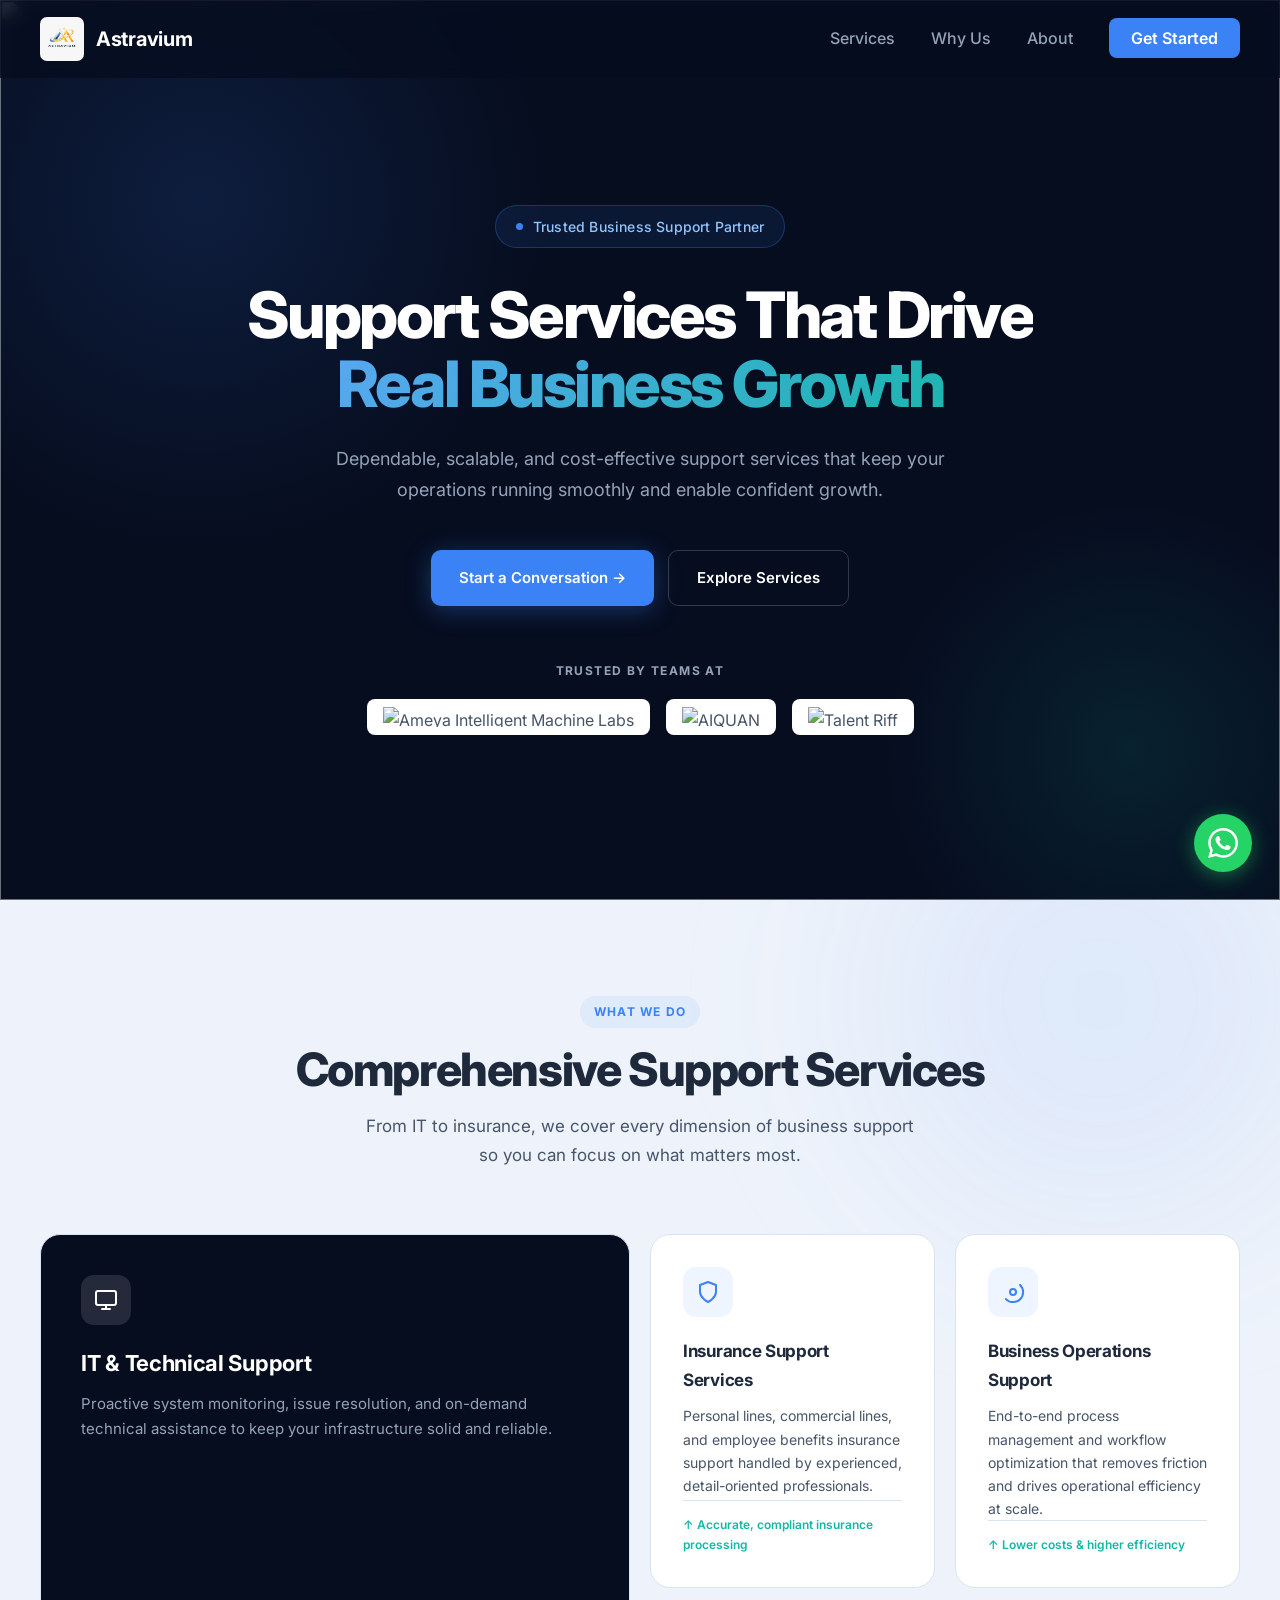
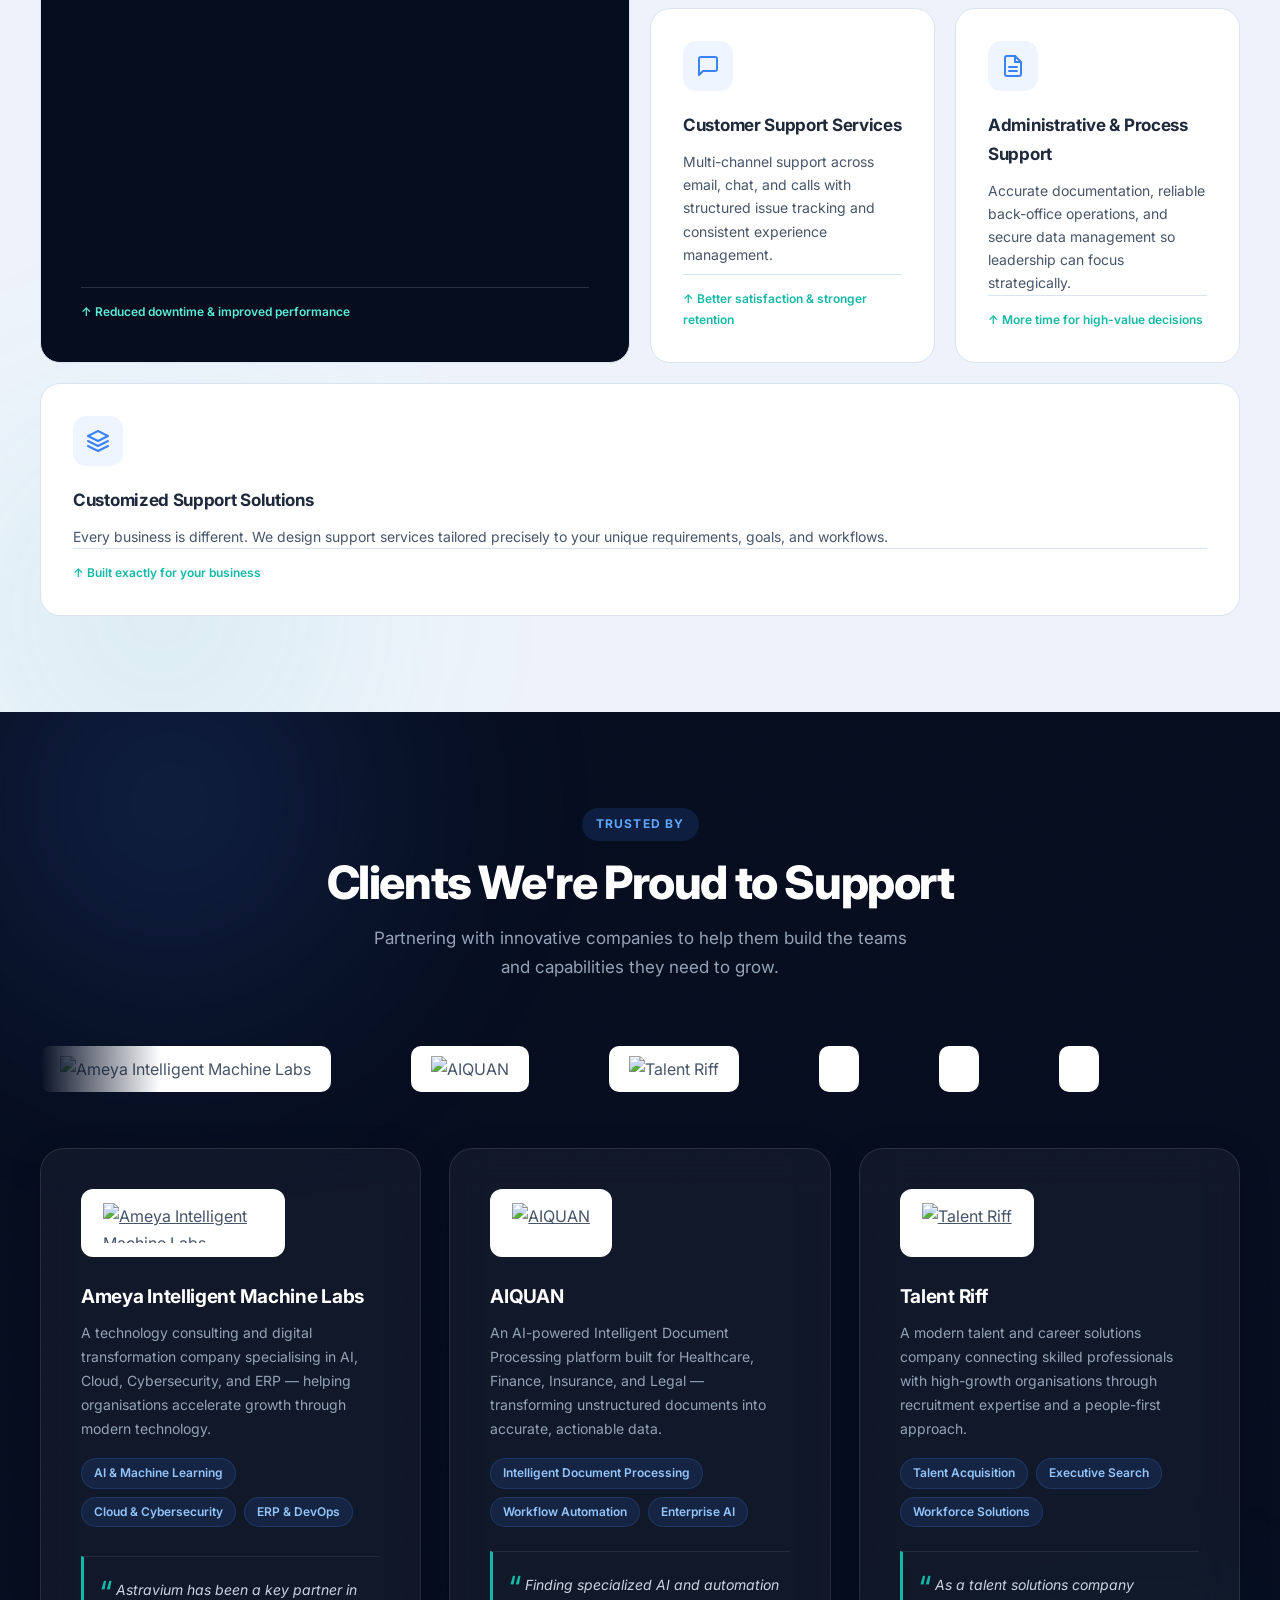
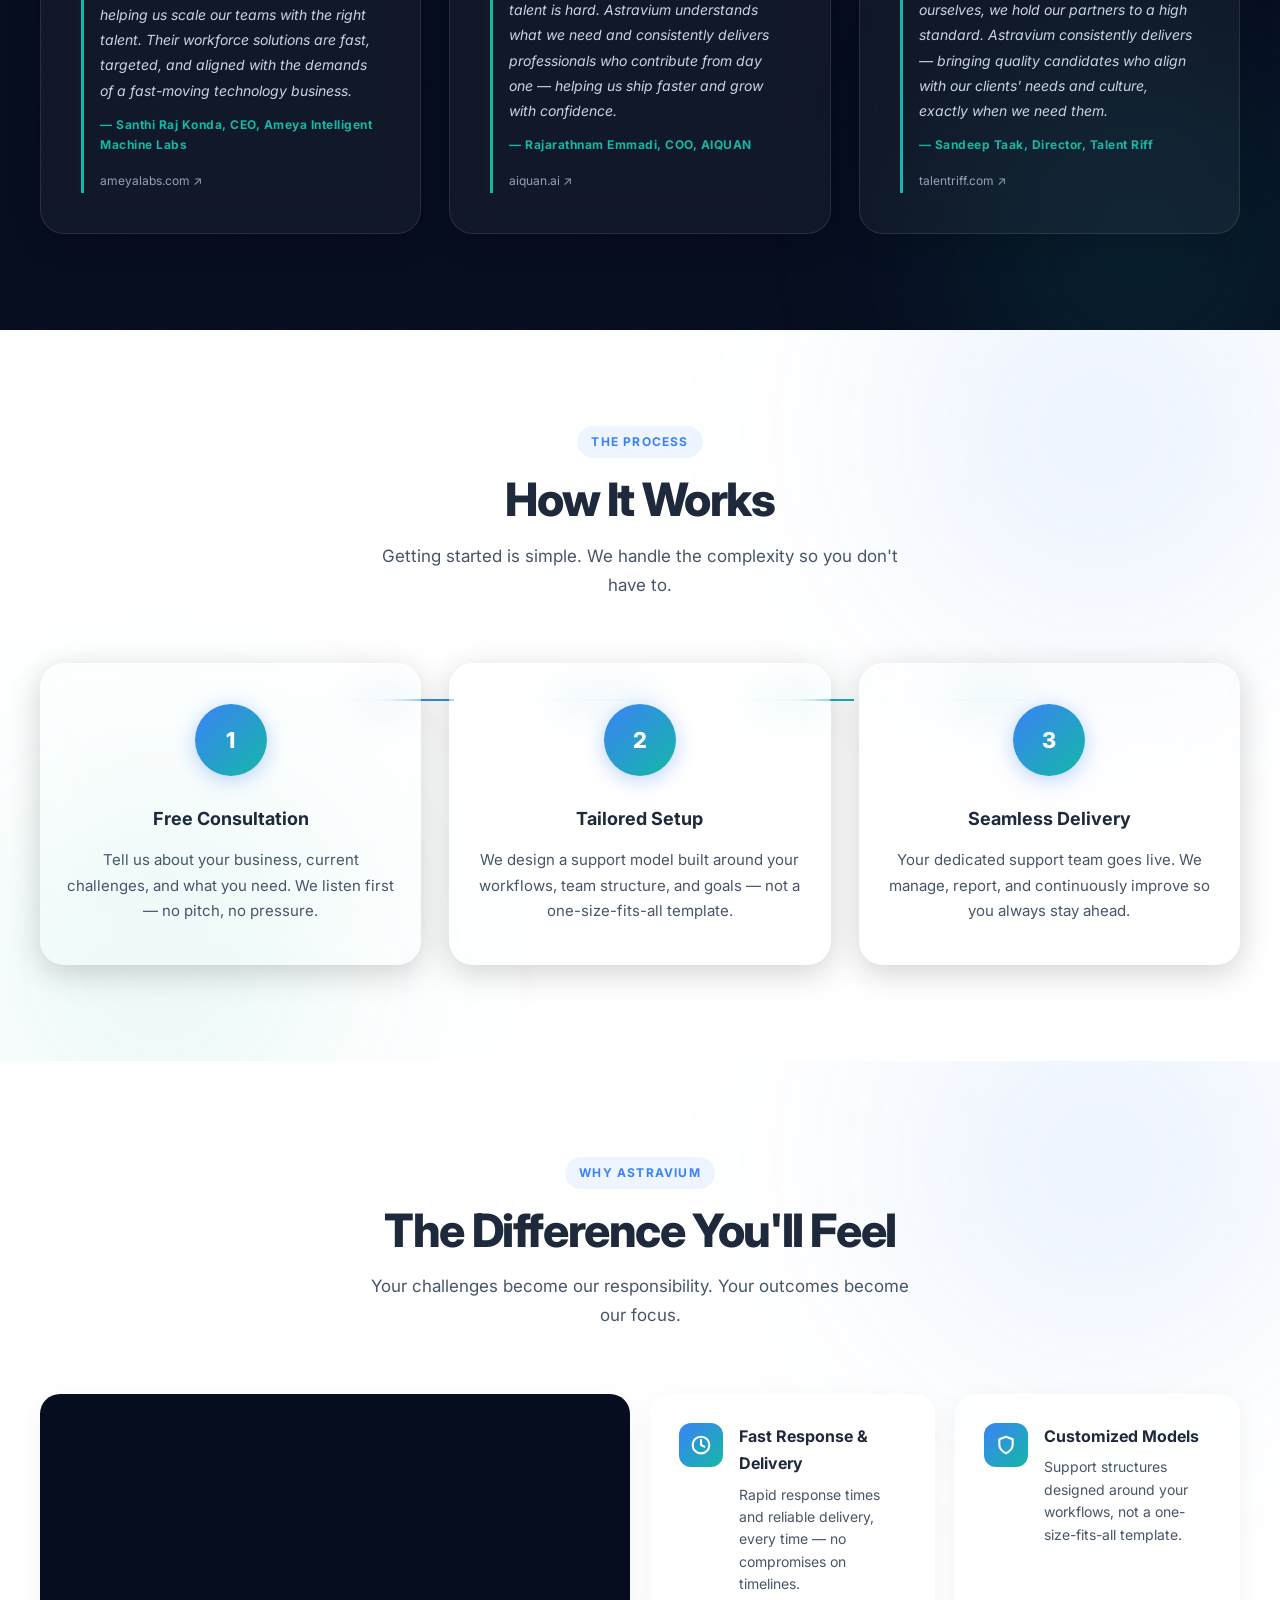
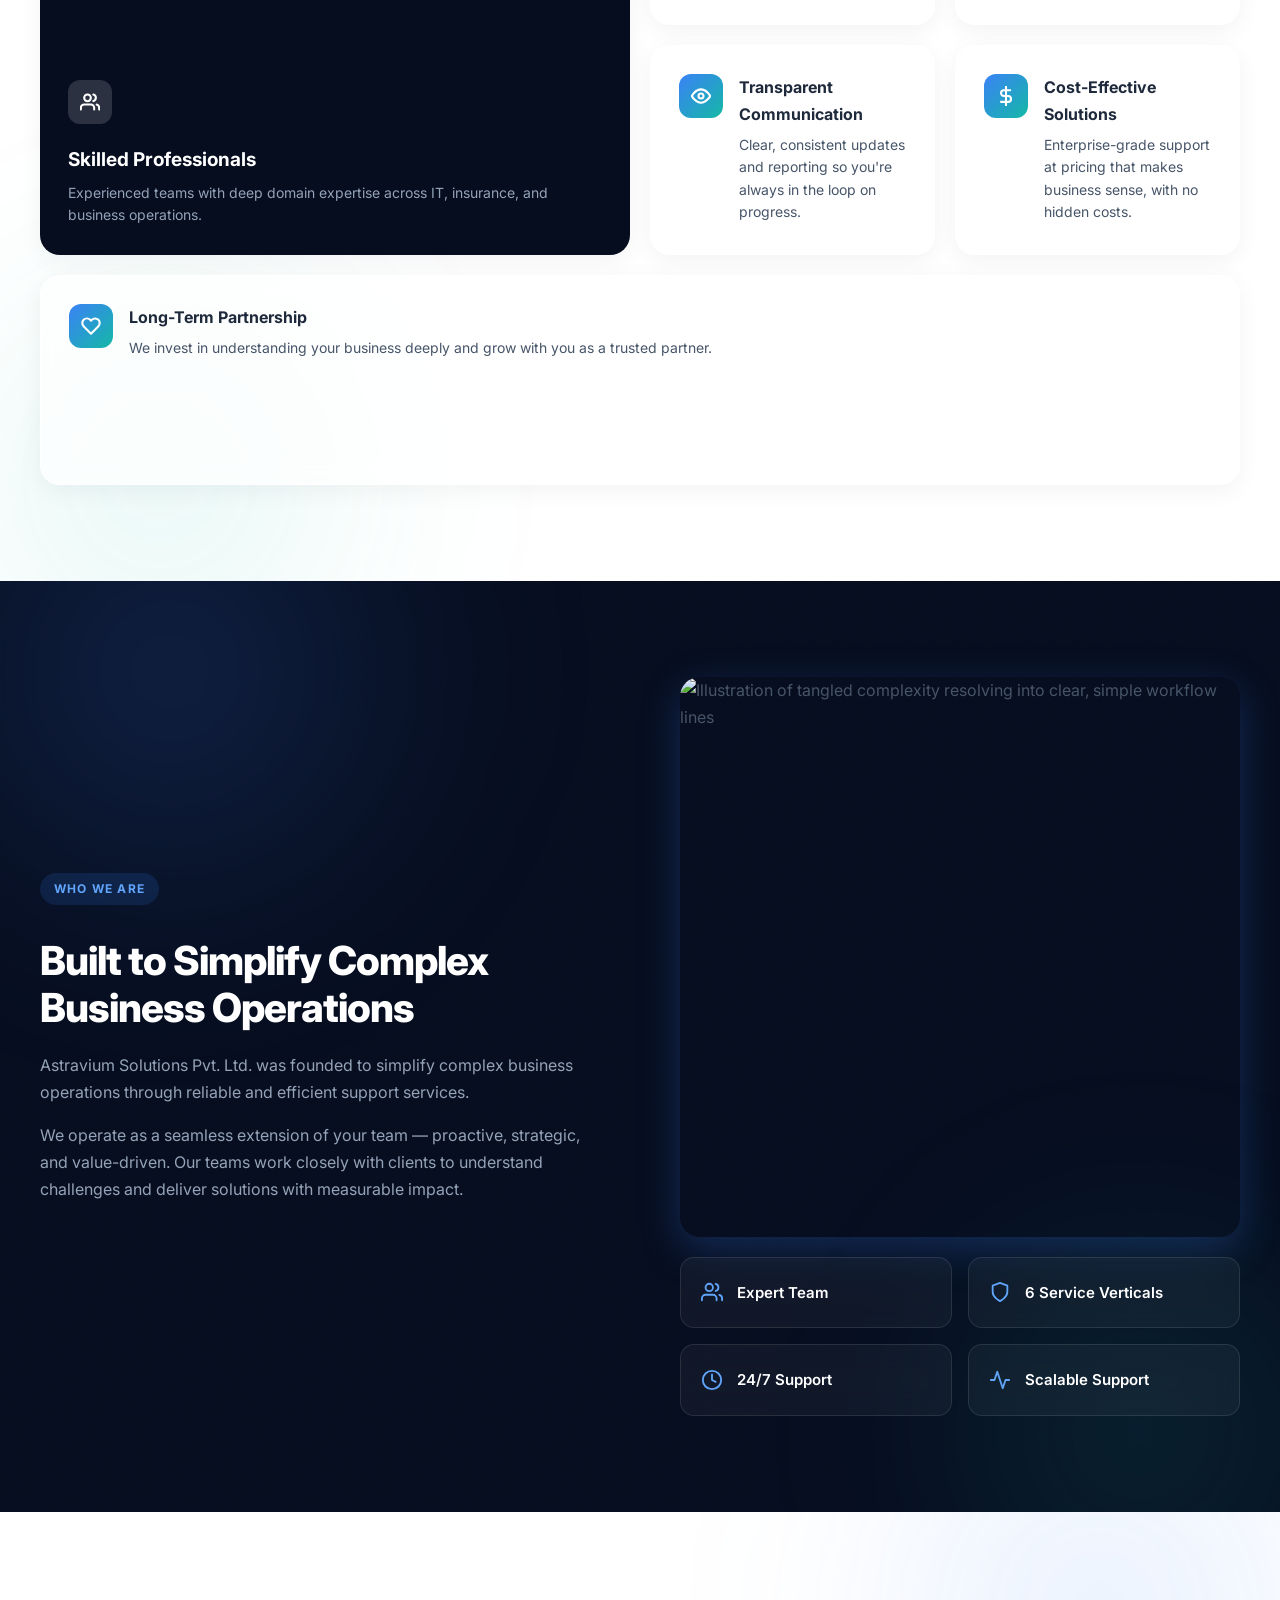
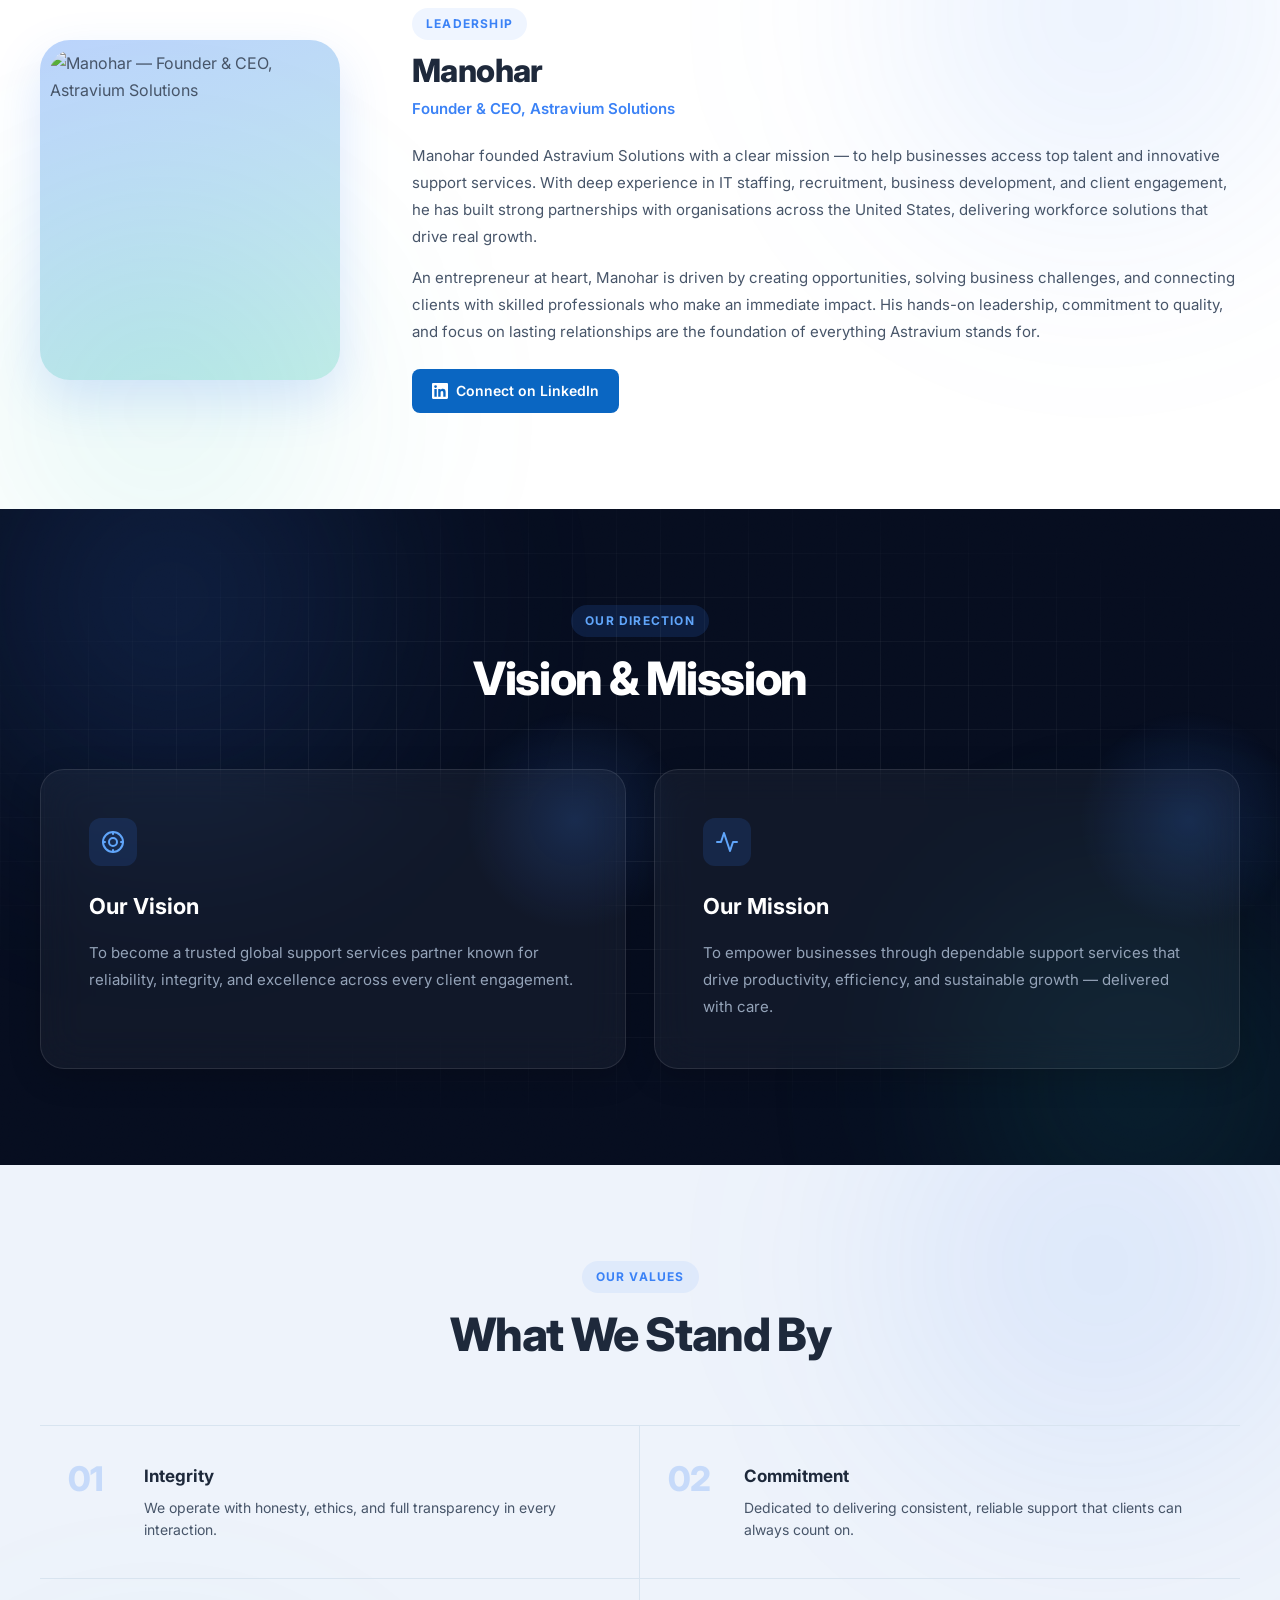
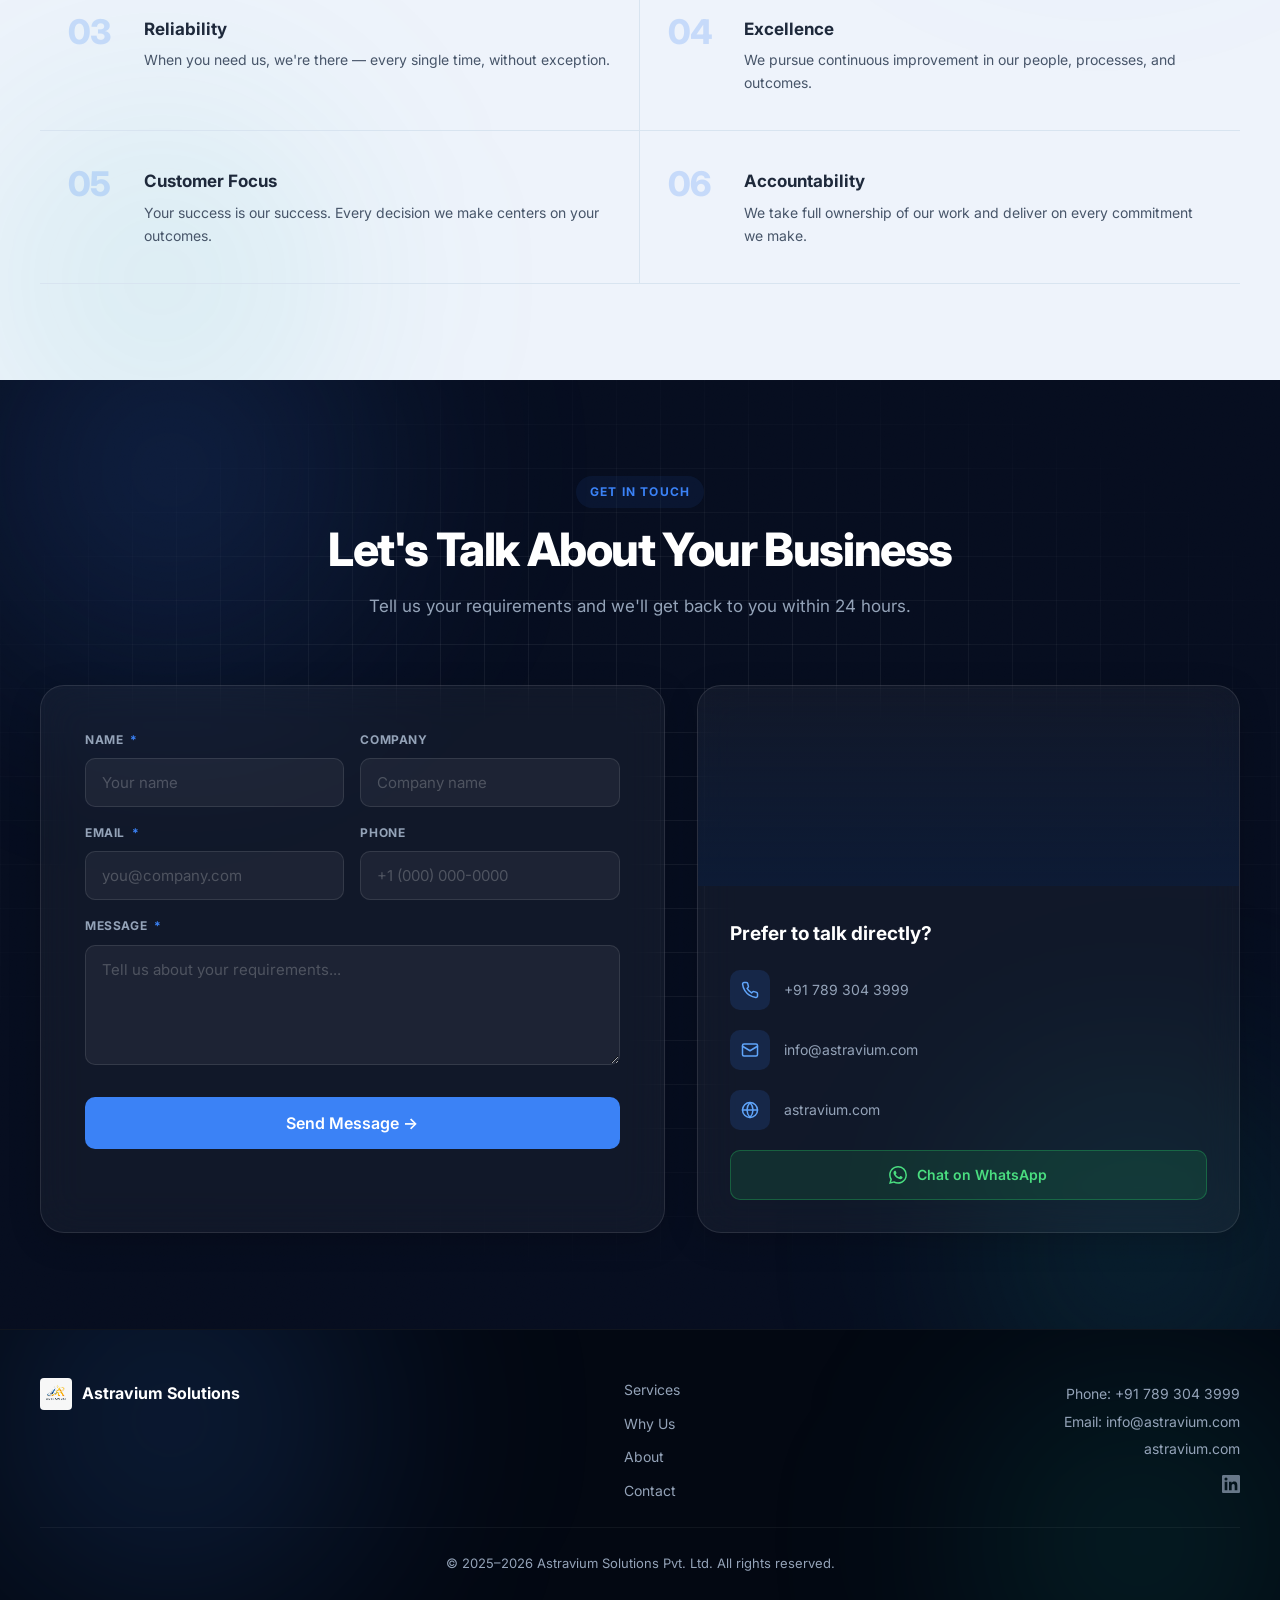
==== commit 3b223b11: "Fix canonical domain: use apex (astravium.com) not www throughout The server actually serves the ape" ====
--- a/index.html
+++ b/index.html
@@ -5,22 +5,22 @@
   <meta name="viewport" content="width=device-width, initial-scale=1.0">
   <meta name="description" content="Astravium Solutions — Dependable IT, insurance, operations, and customer support services that keep your business running smoothly.">
   <title>Astravium Solutions | Business Support Services</title>
-  <link rel="canonical" href="https://www.astravium.com/">
+  <link rel="canonical" href="https://astravium.com/">
   <meta name="robots" content="index, follow">
   <!-- Open Graph / Social sharing -->
   <meta property="og:type" content="website">
   <meta property="og:site_name" content="Astravium Solutions">
-  <meta property="og:url" content="https://www.astravium.com/">
+  <meta property="og:url" content="https://astravium.com/">
   <meta property="og:title" content="Astravium Solutions | Business Support Services">
   <meta property="og:description" content="Dependable IT, insurance, operations, and customer support services that keep your business running smoothly and enable confident growth.">
-  <meta property="og:image" content="https://www.astravium.com/og-image.jpg">
+  <meta property="og:image" content="https://astravium.com/og-image.jpg">
   <meta property="og:image:width" content="1200">
   <meta property="og:image:height" content="630">
   <meta property="og:locale" content="en_US">
   <meta name="twitter:card" content="summary_large_image">
   <meta name="twitter:title" content="Astravium Solutions | Business Support Services">
   <meta name="twitter:description" content="Dependable IT, insurance, operations, and customer support services that keep your business running smoothly and enable confident growth.">
-  <meta name="twitter:image" content="https://www.astravium.com/og-image.jpg">
+  <meta name="twitter:image" content="https://astravium.com/og-image.jpg">
   <!-- Resource hints: speed up first paint of external origins -->
   <link rel="preconnect" href="https://fonts.googleapis.com">
   <link rel="preconnect" href="https://fonts.gstatic.com" crossorigin>
@@ -43,9 +43,9 @@
     "@context": "https://schema.org",
     "@type": "ProfessionalService",
     "name": "Astravium Solutions",
-    "url": "https://www.astravium.com/",
-    "logo": "https://www.astravium.com/logo.jpeg",
-    "image": "https://www.astravium.com/og-image.jpg",
+    "url": "https://astravium.com/",
+    "logo": "https://astravium.com/logo.jpeg",
+    "image": "https://astravium.com/og-image.jpg",
     "description": "Dependable IT, insurance, operations, and customer support services that keep your business running smoothly and enable confident growth.",
     "telephone": "+91-789-304-3999",
     "email": "info@astravium.com",
@@ -1244,7 +1244,7 @@
         </div>
         <form class="contact-form" id="contact-form" action="https://formsubmit.co/info@astravium.com" method="POST">
           <input type="hidden" name="_subject" value="New enquiry — astravium.com">
-          <input type="hidden" name="_next" value="https://www.astravium.com/?sent=1#contact">
+          <input type="hidden" name="_next" value="https://astravium.com/?sent=1#contact">
           <input type="hidden" name="_captcha" value="false">
           <div class="form-row">
             <div class="form-group">
@@ -1288,7 +1288,7 @@
           </div>
           <div class="contact-info-item">
             <div class="ci-icon"><svg viewBox="0 0 24 24" width="18" height="18" fill="none" stroke="currentColor" stroke-width="2" stroke-linecap="round" stroke-linejoin="round"><circle cx="12" cy="12" r="10"/><line x1="2" y1="12" x2="22" y2="12"/><path d="M12 2a15.3 15.3 0 0 1 4 10 15.3 15.3 0 0 1-4 10 15.3 15.3 0 0 1-4-10 15.3 15.3 0 0 1 4-10z"/></svg></div>
-            <a href="https://www.astravium.com">www.astravium.com</a>
+            <a href="https://astravium.com">astravium.com</a>
           </div>
           <a href="https://wa.me/917893043999?text=Hi%2C%20I%27d%20like%20to%20know%20more%20about%20Astravium%27s%20services." target="_blank" rel="noopener" class="wa-inline">
             <svg viewBox="0 0 24 24" width="18" height="18" fill="currentColor"><path d="M17.472 14.382c-.297-.149-1.758-.867-2.03-.967-.273-.099-.471-.148-.67.15-.197.297-.767.966-.94 1.164-.173.199-.347.223-.644.075-.297-.15-1.255-.463-2.39-1.475-.883-.788-1.48-1.761-1.653-2.059-.173-.297-.018-.458.13-.606.134-.133.298-.347.446-.52.149-.174.198-.298.298-.497.099-.198.05-.371-.025-.52-.075-.149-.669-1.612-.916-2.207-.242-.579-.487-.5-.669-.51-.173-.008-.371-.01-.57-.01-.198 0-.52.074-.792.372-.272.297-1.04 1.016-1.04 2.479 0 1.462 1.065 2.875 1.213 3.074.149.198 2.096 3.2 5.077 4.487.709.306 1.262.489 1.694.625.712.227 1.36.195 1.871.118.571-.085 1.758-.719 2.006-1.413.248-.694.248-1.289.173-1.413-.074-.124-.272-.198-.57-.347m-5.421 7.403h-.004a9.87 9.87 0 01-5.031-1.378l-.361-.214-3.741.982.998-3.648-.235-.374a9.86 9.86 0 01-1.51-5.26c.001-5.45 4.436-9.884 9.888-9.884 2.64 0 5.122 1.03 6.988 2.898a9.825 9.825 0 012.893 6.994c-.003 5.45-4.437 9.884-9.885 9.884m8.413-18.297A11.815 11.815 0 0012.05 0C5.495 0 .16 5.335.157 11.892c0 2.096.547 4.142 1.588 5.945L.057 24l6.305-1.654a11.882 11.882 0 005.683 1.448h.005c6.554 0 11.89-5.335 11.893-11.893a11.821 11.821 0 00-3.48-8.413z"/></svg>
@@ -1318,7 +1318,7 @@
     <div class="footer-info">
       <p>Phone: <a href="tel:+917893043999">+91 789 304 3999</a></p>
       <p>Email: <a href="mailto:info@astravium.com">info@astravium.com</a></p>
-      <p><a href="https://www.astravium.com">www.astravium.com</a></p>
+      <p><a href="https://astravium.com">astravium.com</a></p>
       <a href="https://www.linkedin.com/company/astraviumsolutions/" target="_blank" rel="noopener" class="footer-linkedin" aria-label="Astravium on LinkedIn">
         <svg viewBox="0 0 24 24" width="18" height="18" fill="currentColor"><path d="M20.447 20.452h-3.554v-5.569c0-1.328-.027-3.037-1.852-3.037-1.853 0-2.136 1.445-2.136 2.939v5.667H9.351V9h3.414v1.561h.046c.477-.9 1.637-1.85 3.37-1.85 3.601 0 4.267 2.37 4.267 5.455v6.286zM5.337 7.433a2.062 2.062 0 01-2.063-2.065 2.064 2.064 0 112.063 2.065zm1.782 13.019H3.555V9h3.564v11.452zM22.225 0H1.771C.792 0 0 .774 0 1.729v20.542C0 23.227.792 24 1.771 24h20.451C23.2 24 24 23.227 24 22.271V1.729C24 .774 23.2 0 22.222 0h.003z"/></svg>
       </a>
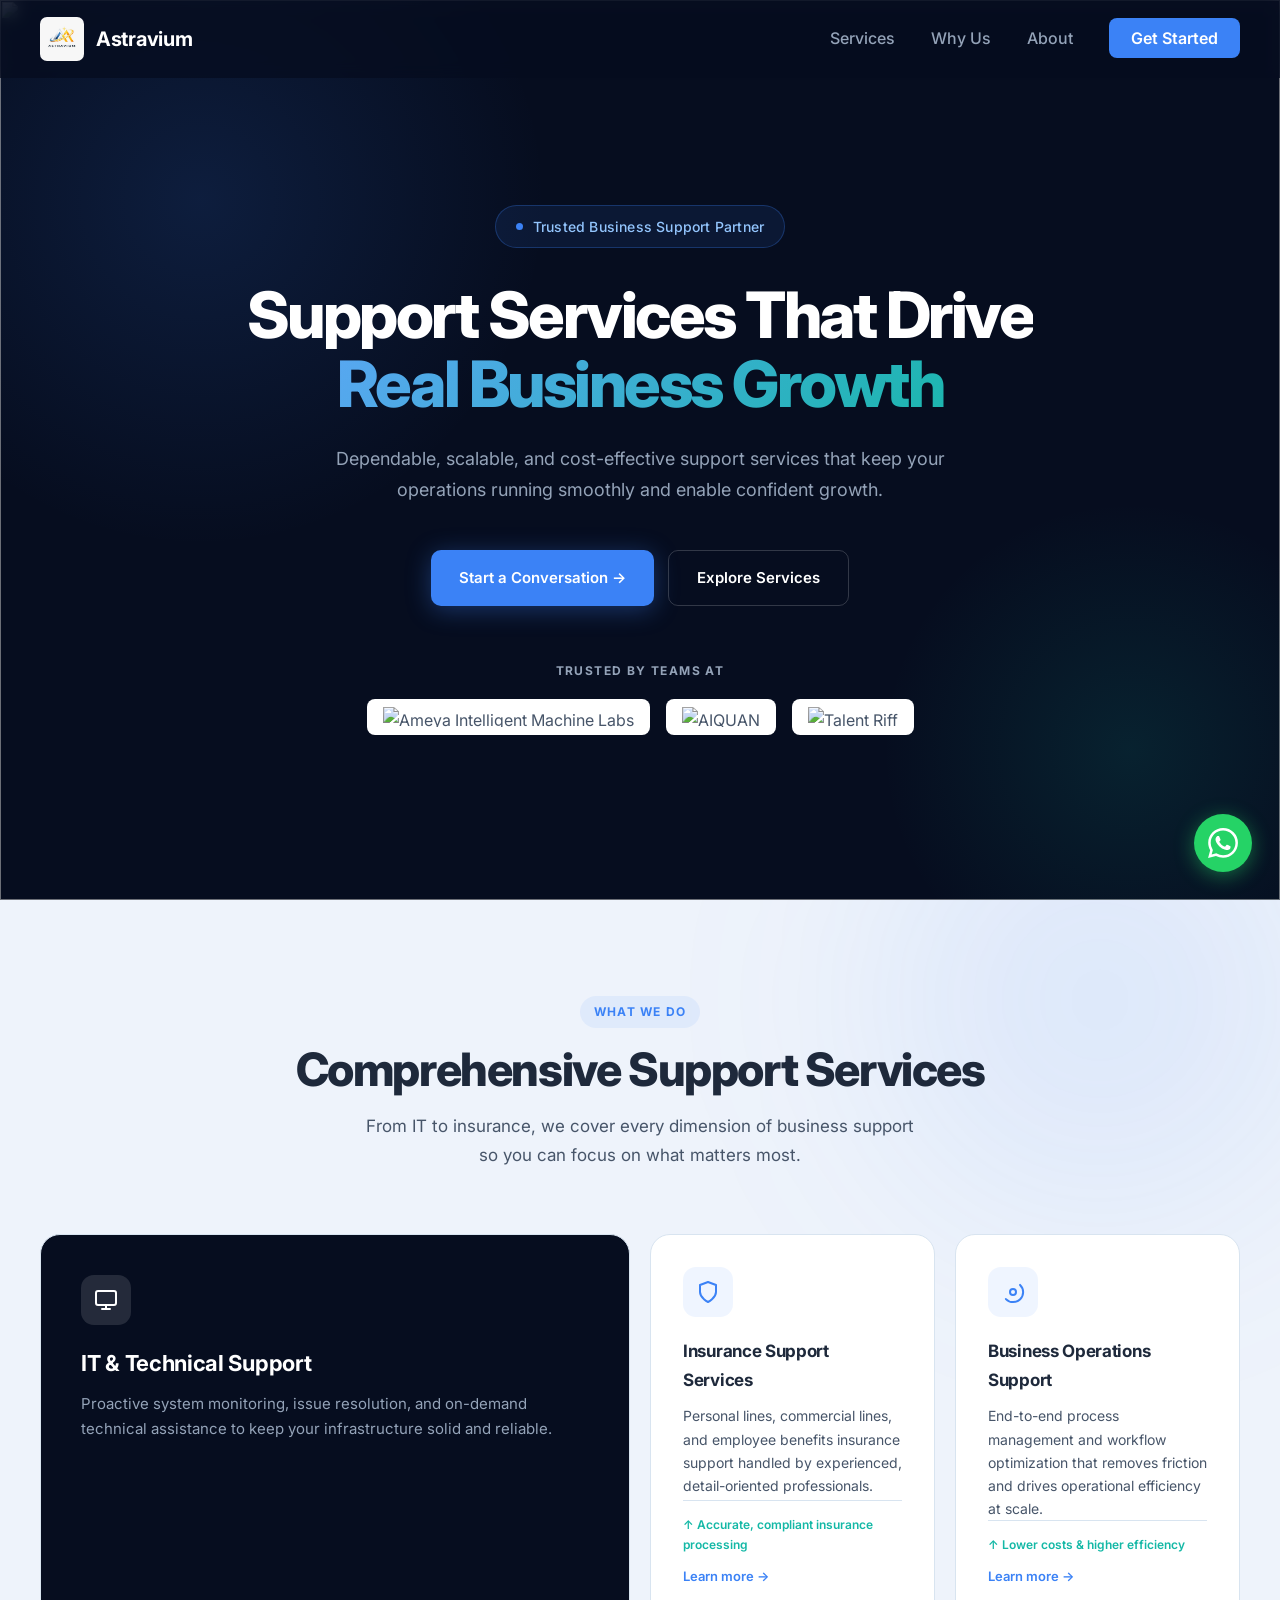
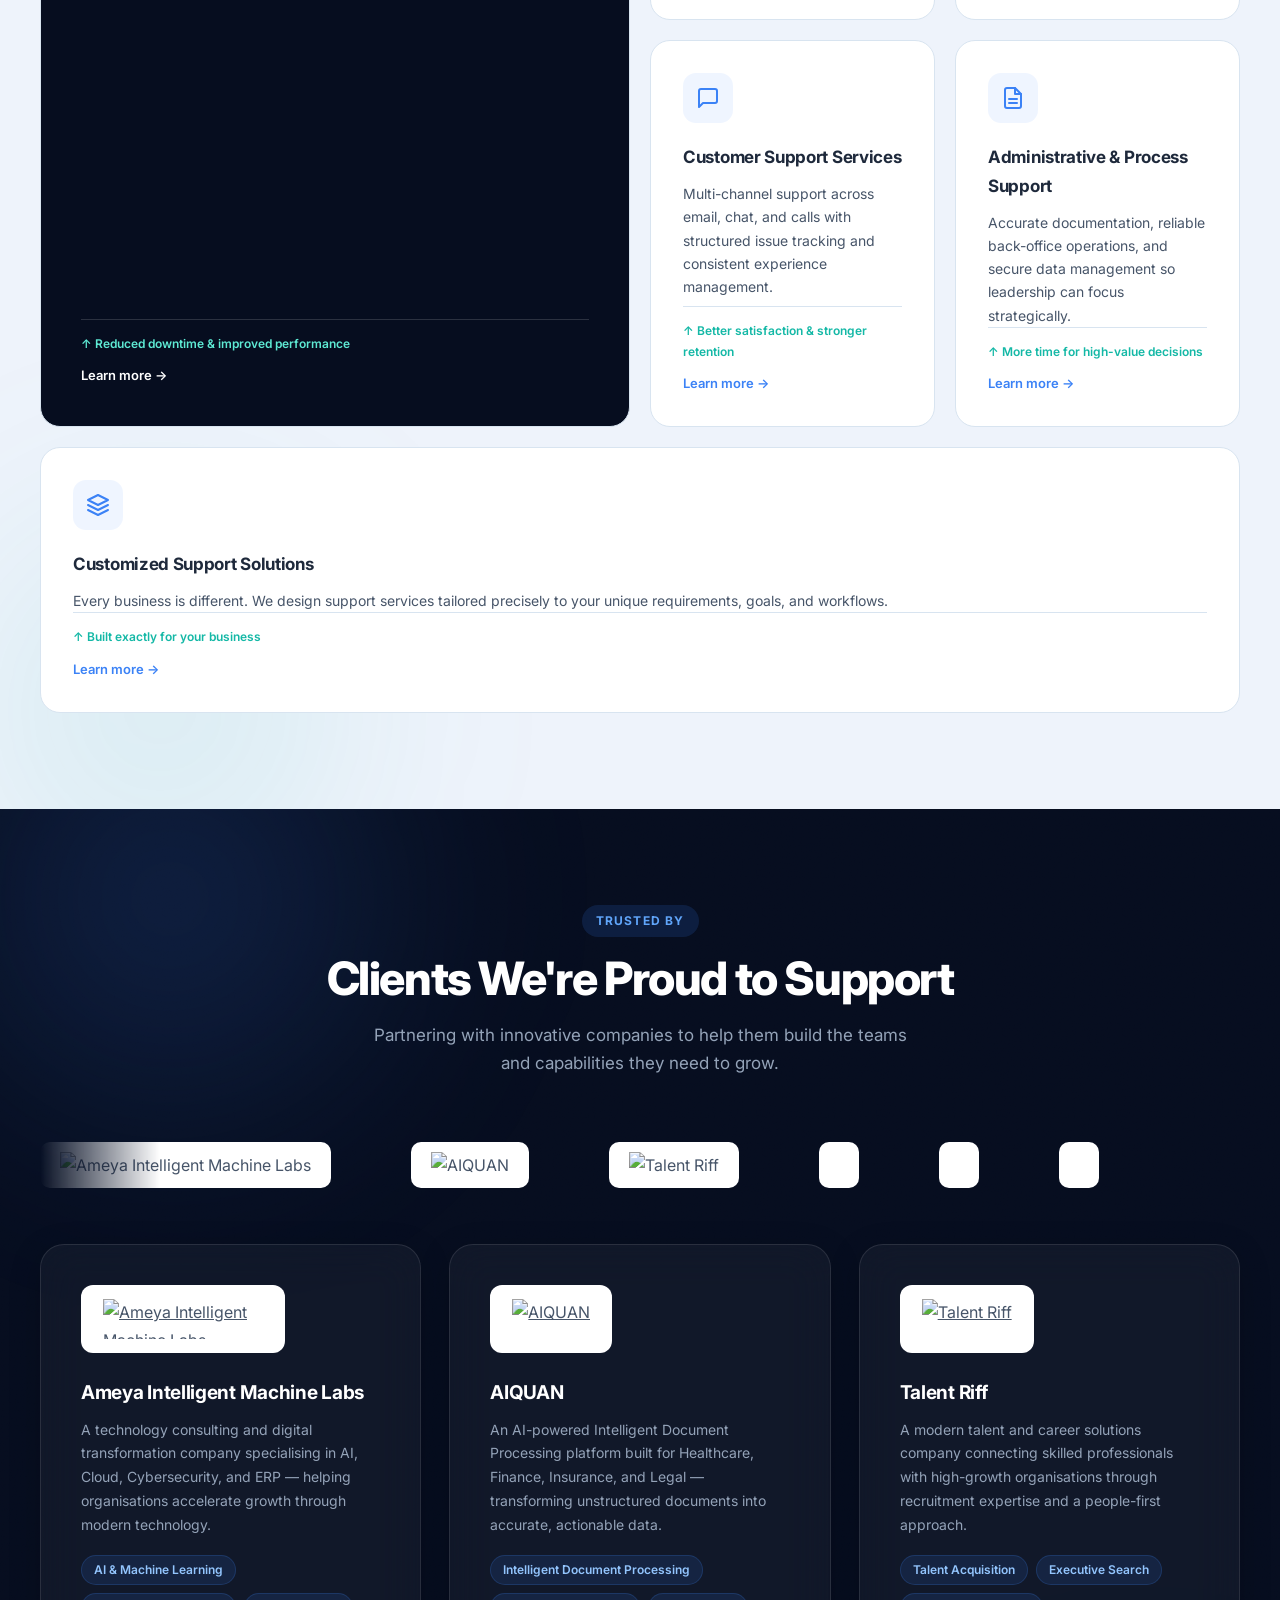
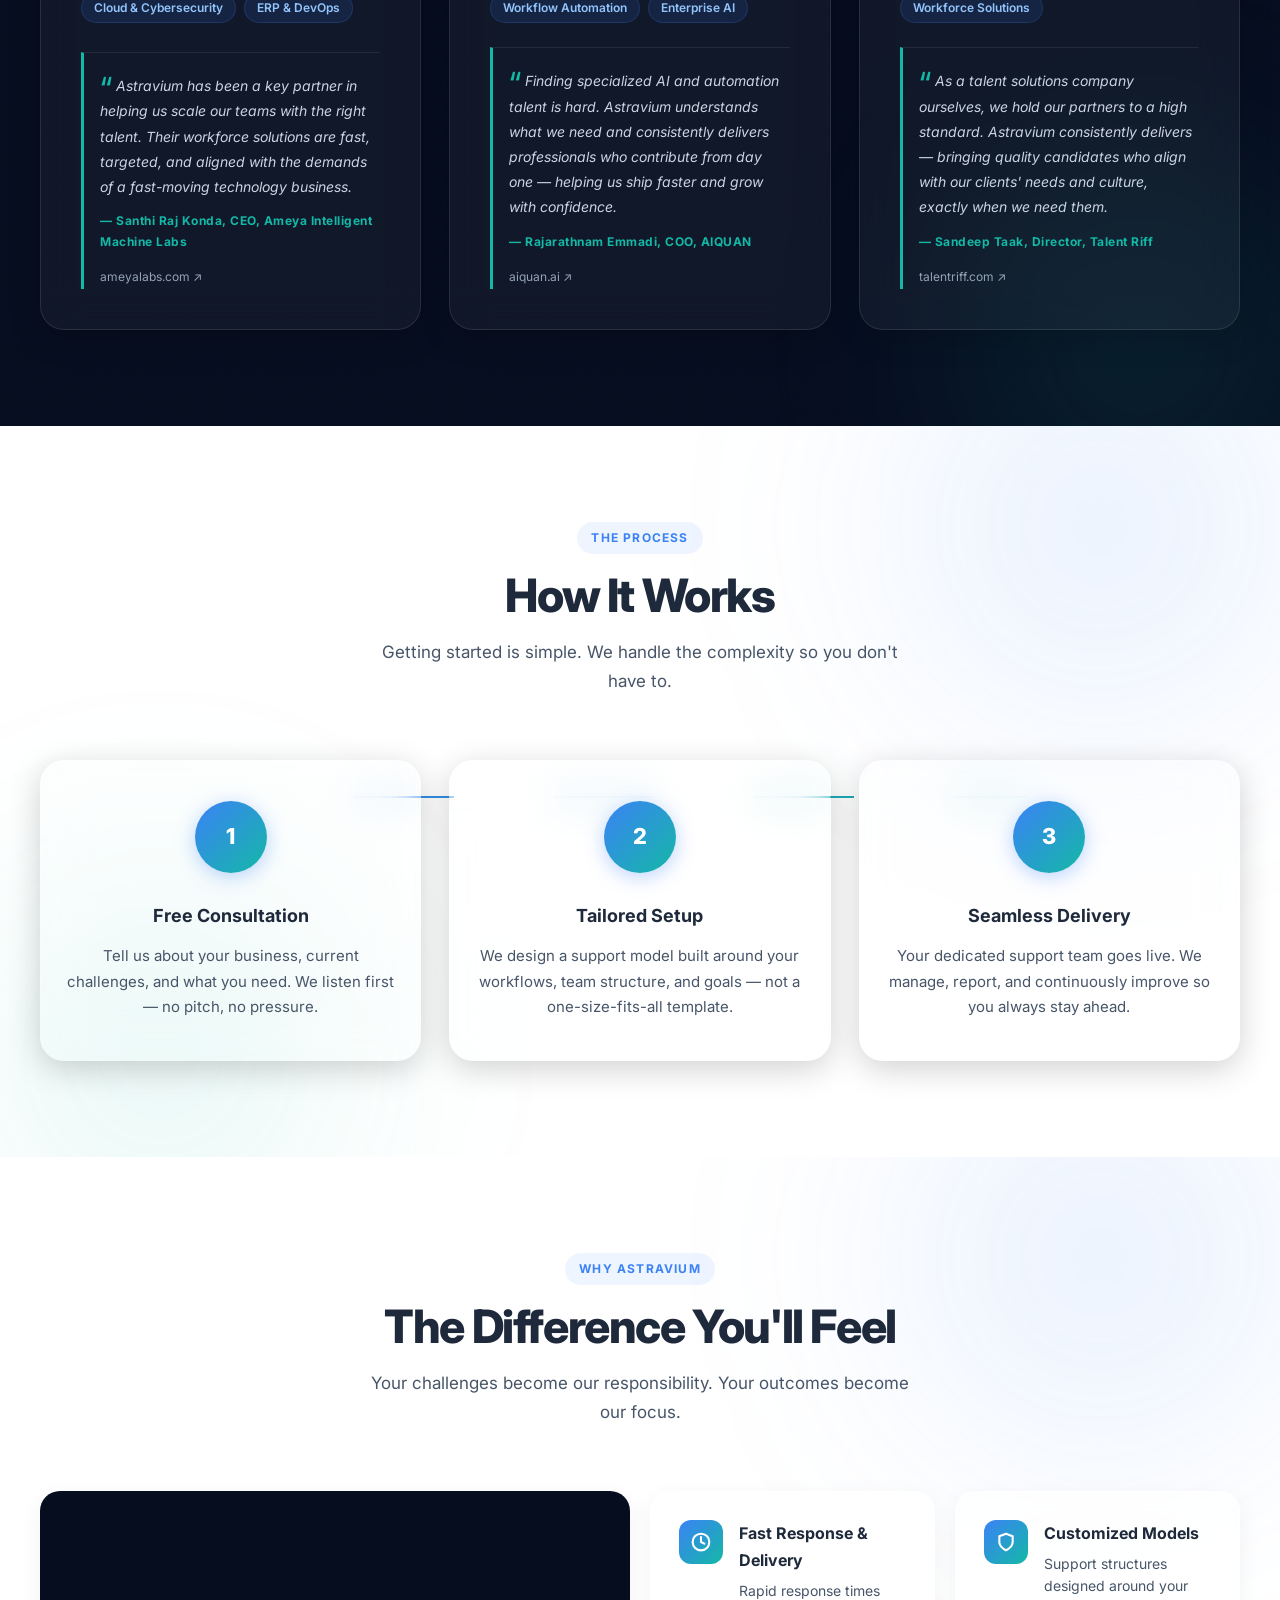
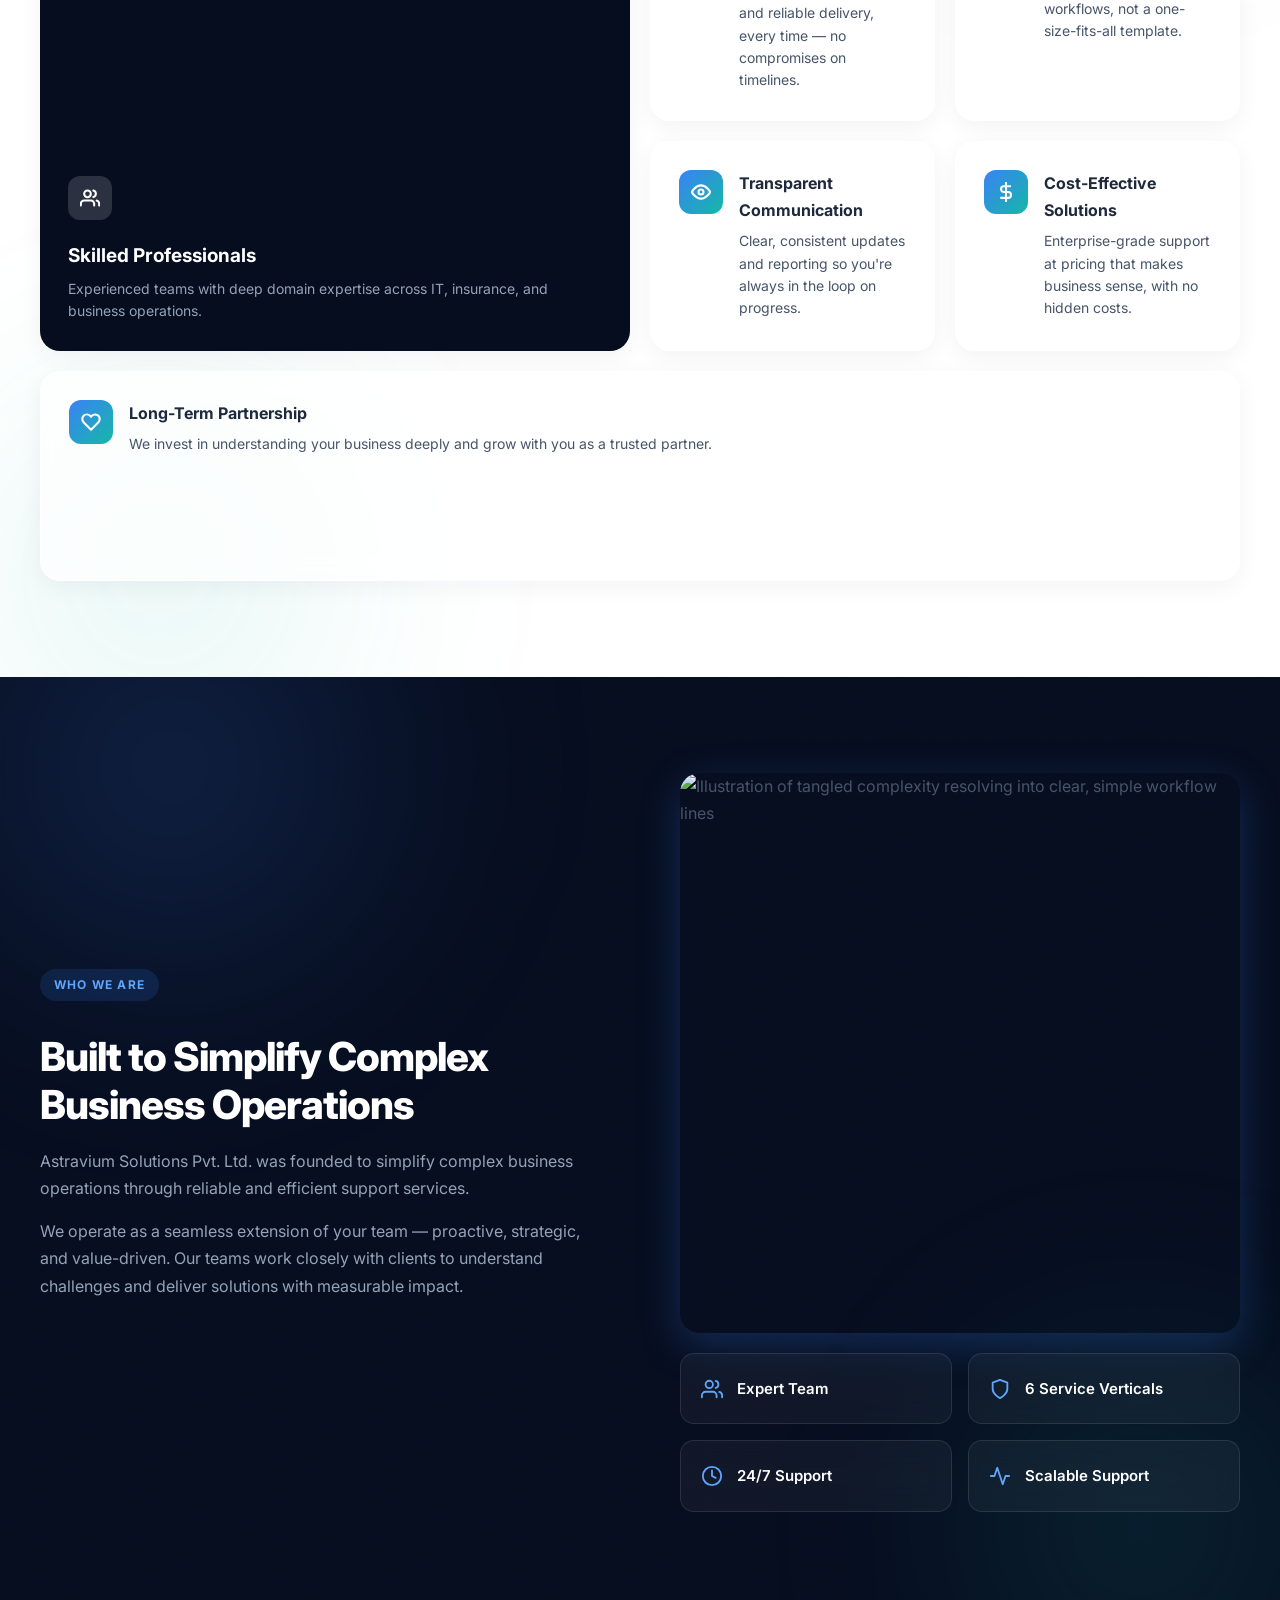
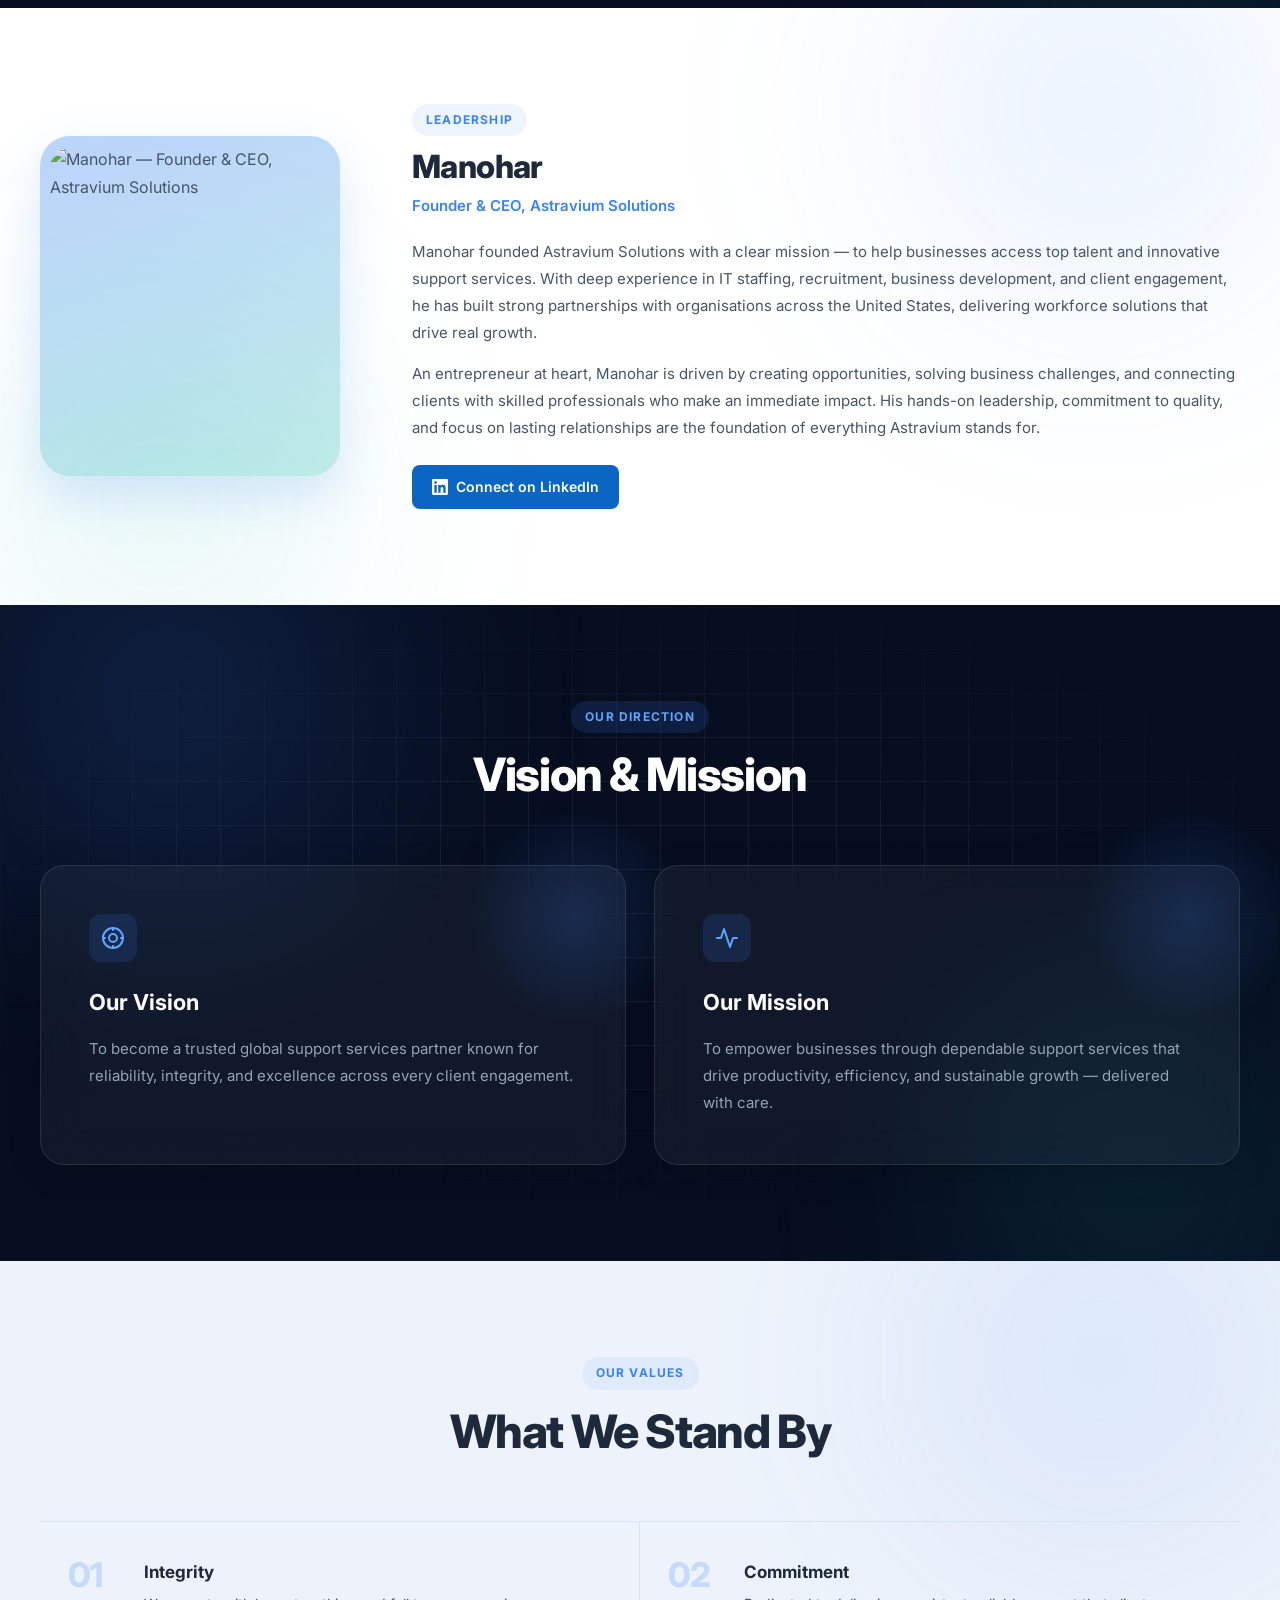
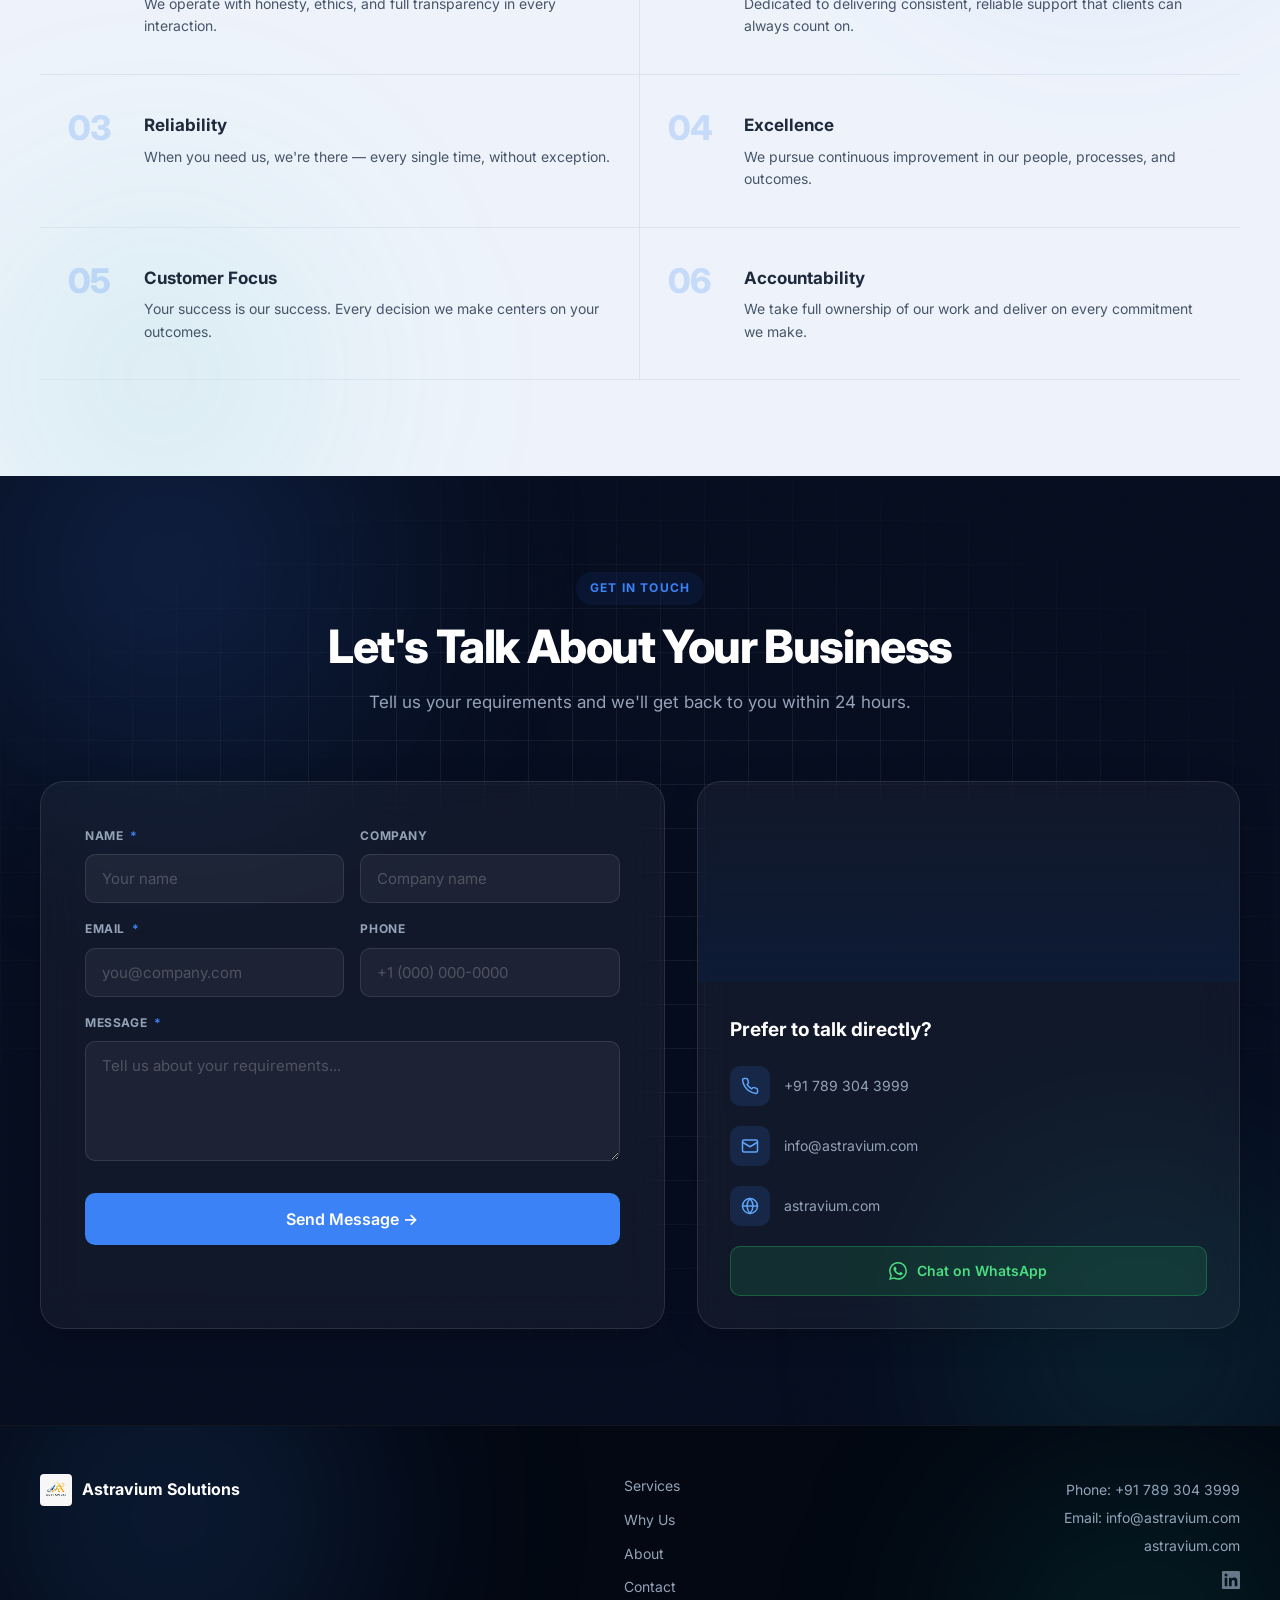
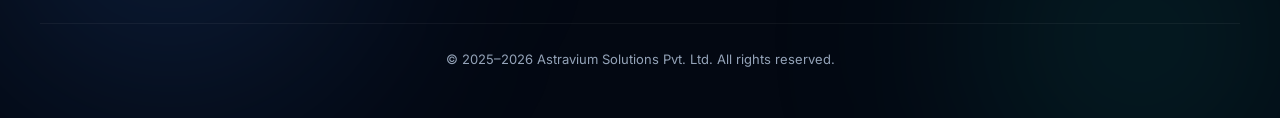
==== commit 9eaffc5f: "Add 6 service-specific landing pages for SEO Extract shared CSS to assets/style.css so the new pages" ====
--- a/index.html
+++ b/index.html
@@ -65,711 +65,7 @@
     ]
   }
   </script>
-  <style>
-    *, *::before, *::after { box-sizing: border-box; margin: 0; padding: 0; }
-
-    @media (prefers-reduced-motion: reduce) {
-      *, *::before, *::after {
-        animation-duration: 0.001ms !important;
-        animation-iteration-count: 1 !important;
-        transition-duration: 0.001ms !important;
-        scroll-behavior: auto !important;
-      }
-    }
-
-    :root {
-      --dark:        #060D1F;
-      --dark-2:      #0D1B35;
-      --accent:      #3B82F6;
-      --accent-dark: #2563EB;
-      --teal:        #14B8A6;
-      --text-light:  #F1F5F9;
-      --text-muted:  #94A3B8;
-      --text-dark:   #1E293B;
-      --text-body:   #475569;
-      --bg:          #FFFFFF;
-      --bg-alt:      #EEF3FB;
-      --border:      #D8E4F0;
-      --shadow-hover: 0 12px 40px rgba(59,130,246,0.15);
-      --radius-lg: 24px;
-    }
-
-    html { scroll-behavior: smooth; }
-
-    body {
-      font-family: 'Inter', -apple-system, sans-serif;
-      color: var(--text-body);
-      background: var(--bg);
-      line-height: 1.7;
-      overflow-x: hidden;
-    }
-
-    a { color: inherit; }
-
-    /* ── NOISE / GRAIN ── */
-    .grain { position: absolute; inset: 0; pointer-events: none; z-index: 1; opacity: 0.05; mix-blend-mode: overlay;
-      background-image: url("data:image/svg+xml,%3Csvg xmlns='http://www.w3.org/2000/svg' width='120' height='120'%3E%3Cfilter id='n'%3E%3CfeTurbulence type='fractalNoise' baseFrequency='0.85' numOctaves='2' stitchTiles='stitch'/%3E%3C/filter%3E%3Crect width='100%25' height='100%25' filter='url(%23n)'/%3E%3C/svg%3E");
-    }
-
-    /* ── MESH BACKGROUNDS ── */
-    .mesh-bg { position: absolute; inset: 0; overflow: hidden; pointer-events: none; z-index: 0; }
-    .mesh-bg::before, .mesh-bg::after { content: ''; position: absolute; border-radius: 50%; filter: blur(90px); }
-    .mesh-bg::before { width: 620px; height: 620px; background: radial-gradient(circle, rgba(59,130,246,0.20) 0%, transparent 70%); top: -220px; left: -140px; }
-    .mesh-bg::after { width: 520px; height: 520px; background: radial-gradient(circle, rgba(20,184,166,0.16) 0%, transparent 70%); bottom: -180px; right: -120px; }
-    .mesh-bg-light { position: absolute; inset: 0; overflow: hidden; pointer-events: none; z-index: 0; }
-    .mesh-bg-light::before, .mesh-bg-light::after { content: ''; position: absolute; border-radius: 50%; filter: blur(90px); }
-    .mesh-bg-light::before { width: 640px; height: 640px; background: radial-gradient(circle, rgba(59,130,246,0.13) 0%, transparent 70%); top: -220px; right: -140px; }
-    .mesh-bg-light::after { width: 560px; height: 560px; background: radial-gradient(circle, rgba(20,184,166,0.12) 0%, transparent 70%); bottom: -180px; left: -120px; }
-    @media (prefers-reduced-motion: no-preference) {
-      .mesh-bg-light::before { animation: auroraDrift1 22s ease-in-out infinite; }
-      .mesh-bg-light::after { animation: auroraDrift2 27s ease-in-out infinite; }
-    }
-    @keyframes auroraDrift1 {
-      0%, 100% { transform: translate(0, 0) scale(1); }
-      33%      { transform: translate(-90px, 70px) scale(1.15); }
-      66%      { transform: translate(50px, 120px) scale(0.9); }
-    }
-    @keyframes auroraDrift2 {
-      0%, 100% { transform: translate(0, 0) scale(1); }
-      40%      { transform: translate(100px, -60px) scale(1.2); }
-      75%      { transform: translate(-60px, -30px) scale(0.95); }
-    }
-
-    .section-accent { position: absolute; z-index: 0; pointer-events: none; background-size: cover; background-position: center; }
-
-    /* ── AMBIENT DRIFT (one shared motion system for every illustration: hero, accents, about) ── */
-    @media (prefers-reduced-motion: no-preference) {
-      .hero-visual, .section-accent, .about-illustration img { animation: ambientDrift 18s ease-in-out infinite; }
-    }
-    @keyframes ambientDrift {
-      0%, 100% { transform: scale(1.1) translate(0, 0); }
-      50%      { transform: scale(1.1) translate(-3%, 2.5%); }
-    }
-    .service-card.featured .section-accent,
-    .why-card.featured .section-accent {
-      transition: opacity .5s ease, filter .5s ease;
-    }
-    .service-card.featured:hover .section-accent,
-    .why-card.featured:hover .section-accent {
-      opacity: 0.8; filter: saturate(1.4) brightness(1.15);
-    }
-
-    /* ── GRID TEXTURE (a second, technical visual register — deliberately not another glow/node motif) ── */
-    .grid-texture {
-      position: absolute; inset: 0; z-index: 0; pointer-events: none; overflow: hidden;
-      background-image:
-        linear-gradient(rgba(255,255,255,0.06) 1px, transparent 1px),
-        linear-gradient(90deg, rgba(255,255,255,0.06) 1px, transparent 1px);
-      background-size: 44px 44px;
-      -webkit-mask-image: radial-gradient(ellipse 70% 60% at 50% 45%, #000 35%, transparent 85%);
-      mask-image: radial-gradient(ellipse 70% 60% at 50% 45%, #000 35%, transparent 85%);
-    }
-    @media (prefers-reduced-motion: no-preference) {
-      .grid-texture { animation: gridDrift 50s linear infinite; }
-    }
-    @keyframes gridDrift {
-      from { background-position: 0 0, 0 0; }
-      to   { background-position: 44px 44px, 44px 44px; }
-    }
-
-    /* ── GLASS SURFACES ── */
-    .glass {
-      position: relative; z-index: 1;
-      background: rgba(255,255,255,0.045);
-      border: 1px solid rgba(255,255,255,0.1);
-      border-radius: var(--radius-lg);
-      backdrop-filter: blur(20px); -webkit-backdrop-filter: blur(20px);
-      box-shadow: 0 8px 32px rgba(0,0,0,0.18);
-      transition: border-color .35s, transform .35s, box-shadow .35s, background .35s;
-    }
-    .glass-light {
-      background: rgba(255,255,255,0.72);
-      border: 1px solid rgba(255,255,255,0.9);
-      box-shadow: 0 8px 30px rgba(15,23,42,0.07);
-      backdrop-filter: blur(16px); -webkit-backdrop-filter: blur(16px);
-    }
-
-    /* ── SPOTLIGHT HOVER ── */
-    .spotlight { position: relative; overflow: hidden; }
-    .spotlight::after {
-      content: ''; position: absolute; inset: 0; z-index: 0;
-      background: radial-gradient(560px circle at var(--mx,50%) var(--my,50%), rgba(59,130,246,0.16), transparent 45%);
-      opacity: 0; transition: opacity .4s; pointer-events: none;
-    }
-    .spotlight:hover::after { opacity: 1; }
-    .spotlight-light::after { background: radial-gradient(560px circle at var(--mx,50%) var(--my,50%), rgba(59,130,246,0.10), transparent 45%); }
-    .spotlight > *:not(.section-accent) { position: relative; z-index: 1; }
-
-    /* ── NAVBAR ── */
-    #navbar {
-      position: fixed;
-      top: 0; left: 0; right: 0;
-      z-index: 1000;
-      padding: 0 24px;
-      background: rgba(6,13,31,0.75);
-      backdrop-filter: blur(8px);
-      transition: background 0.3s, box-shadow 0.3s;
-    }
-    #navbar.scrolled {
-      background: rgba(6,13,31,0.97);
-      backdrop-filter: blur(14px);
-      box-shadow: 0 1px 0 rgba(255,255,255,0.07);
-    }
-    .nav-inner {
-      max-width: 1200px;
-      margin: auto;
-      display: flex;
-      align-items: center;
-      justify-content: space-between;
-      height: 78px;
-    }
-    .nav-brand {
-      display: flex;
-      align-items: center;
-      gap: 12px;
-      text-decoration: none;
-    }
-    .nav-brand img { height: 44px; width: auto; border-radius: 7px; }
-    .nav-brand span { font-size: 20px; font-weight: 700; color: #fff; letter-spacing: -0.3px; }
-    .nav-links { display: flex; align-items: center; gap: 36px; list-style: none; }
-    .nav-links a { color: var(--text-muted); text-decoration: none; font-size: 16px; font-weight: 500; transition: color 0.2s; }
-    .nav-links a:hover { color: #fff; }
-    .nav-cta {
-      background: var(--accent) !important;
-      color: #fff !important;
-      padding: 10px 22px !important;
-      border-radius: 8px;
-      font-weight: 600 !important;
-      transition: background 0.2s, transform 0.2s !important;
-    }
-    .nav-cta:hover { background: var(--accent-dark) !important; transform: translateY(-1px); }
-    .scroll-progress {
-      position: absolute; bottom: 0; left: 0;
-      height: 2px; width: 0%;
-      background: linear-gradient(90deg, var(--accent), var(--teal));
-    }
-    .hamburger { display: none; flex-direction: column; gap: 5px; cursor: pointer; }
-    .hamburger span { display: block; width: 24px; height: 2px; background: #fff; border-radius: 2px; transition: all 0.3s; }
-    .hamburger.open span:nth-child(1) { transform: translateY(7px) rotate(45deg); }
-    .hamburger.open span:nth-child(2) { opacity: 0; transform: scaleX(0); }
-    .hamburger.open span:nth-child(3) { transform: translateY(-7px) rotate(-45deg); }
-
-    /* ── HERO ── */
-    .hero {
-      min-height: 100vh;
-      background: var(--dark);
-      display: flex;
-      align-items: center;
-      justify-content: center;
-      text-align: center;
-      padding: 120px 24px 80px;
-      position: relative;
-      overflow: hidden;
-    }
-    .hero::before {
-      content: '';
-      position: absolute;
-      width: 700px; height: 700px;
-      background: radial-gradient(circle, rgba(59,130,246,0.14) 0%, transparent 70%);
-      top: -150px; left: -150px;
-      border-radius: 50%;
-    }
-    .hero::after {
-      content: '';
-      position: absolute;
-      width: 500px; height: 500px;
-      background: radial-gradient(circle, rgba(20,184,166,0.12) 0%, transparent 70%);
-      bottom: -100px; right: -100px;
-      border-radius: 50%;
-    }
-    .hero-visual-wrap {
-      position: absolute; inset: 0;
-      overflow: hidden;
-      z-index: 0;
-      pointer-events: none;
-    }
-    .hero-visual {
-      width: 100%; height: 100%;
-      object-fit: cover; object-position: center;
-      opacity: 0.55;
-      display: block;
-    }
-    .hero-content { position: relative; z-index: 1; max-width: 860px; }
-    .hero-badge {
-      display: inline-flex;
-      align-items: center;
-      gap: 10px;
-      background: rgba(59,130,246,0.1);
-      border: 1px solid rgba(59,130,246,0.28);
-      color: #93C5FD;
-      padding: 9px 20px;
-      border-radius: 100px;
-      font-size: 14px;
-      font-weight: 500;
-      margin-bottom: 32px;
-      letter-spacing: 0.2px;
-    }
-    .hero-badge::before {
-      content: '';
-      width: 7px; height: 7px;
-      background: var(--accent);
-      border-radius: 50%;
-      animation: pulse 2s infinite;
-    }
-    @keyframes pulse {
-      0%,100% { opacity:1; transform:scale(1); }
-      50%      { opacity:0.4; transform:scale(1.4); }
-    }
-    .hero h1 {
-      font-size: clamp(36px, 6vw, 64px);
-      font-weight: 800;
-      color: #fff;
-      line-height: 1.08;
-      letter-spacing: -2.5px;
-      margin-bottom: 24px;
-      overflow: hidden;
-    }
-    .hero h1 .reveal-line { display: block; overflow: hidden; }
-    .hero h1 .reveal-line span { display: block; }
-    .gradient-text {
-      background: linear-gradient(130deg, #60A5FA 0%, #14B8A6 100%);
-      -webkit-background-clip: text;
-      -webkit-text-fill-color: transparent;
-      background-clip: text;
-    }
-    .hero p { font-size: 18px; color: var(--text-muted); max-width: 620px; margin: 0 auto 44px; line-height: 1.75; }
-    .hero-btns { display: flex; gap: 14px; justify-content: center; flex-wrap: wrap; }
-    .btn-primary {
-      display: inline-flex; align-items: center; gap: 8px;
-      background: var(--accent); color: #fff;
-      padding: 14px 28px; border-radius: 10px;
-      text-decoration: none; font-weight: 600; font-size: 15px;
-      transition: background .2s, box-shadow .2s;
-      box-shadow: 0 4px 24px rgba(59,130,246,0.35);
-      will-change: transform;
-    }
-    .btn-primary:hover { background: var(--accent-dark); box-shadow: 0 8px 32px rgba(59,130,246,0.45); }
-    .btn-outline {
-      display: inline-flex; align-items: center; gap: 8px;
-      background: transparent; color: #fff;
-      padding: 14px 28px; border-radius: 10px;
-      text-decoration: none; font-weight: 600; font-size: 15px;
-      border: 1px solid rgba(255,255,255,0.18);
-      transition: border-color .2s, background .2s;
-      will-change: transform;
-    }
-    .btn-outline:hover { border-color: rgba(255,255,255,0.45); background: rgba(255,255,255,0.05); }
-
-    /* ── TRUSTED-BY STRIP ── */
-    .trusted-strip { margin-top: 56px; }
-    .trusted-strip span.label { display: block; font-size: 12px; font-weight: 700; letter-spacing: 1.4px; text-transform: uppercase; color: var(--text-muted); margin-bottom: 18px; }
-    .trusted-logos { display: flex; align-items: center; justify-content: center; gap: 16px; flex-wrap: wrap; }
-    .trusted-logo-chip { background: #fff; border-radius: 8px; padding: 8px 16px; display: inline-flex; align-items: center; }
-    .trusted-logo-chip img { height: 20px; object-fit: contain; display: block; }
-
-    /* ── SHARED SECTION STYLES ── */
-    section { padding: 96px 24px; position: relative; }
-    .section-inner { max-width: 1200px; margin: auto; position: relative; z-index: 1; }
-    .section-tag {
-      display: inline-block;
-      background: rgba(59,130,246,0.08); color: var(--accent);
-      font-size: 12px; font-weight: 700; letter-spacing: 1.2px; text-transform: uppercase;
-      padding: 6px 14px; border-radius: 100px; margin-bottom: 16px;
-    }
-    .section-header { text-align: center; margin-bottom: 64px; }
-    .section-header h2 { font-size: clamp(30px,4.4vw,46px); font-weight: 800; color: var(--text-dark); letter-spacing: -1.4px; margin-bottom: 16px; line-height: 1.12; }
-    .section-header p { font-size: 17px; color: var(--text-body); max-width: 560px; margin: auto; }
-
-    /* ── BENTO GRID SYSTEM ── */
-    .bento-grid { display: grid; grid-template-columns: repeat(4,1fr); grid-auto-rows: minmax(210px, auto); gap: 20px; grid-auto-flow: dense; }
-    .bento-card { grid-column: span 1; }
-    .bento-card.featured { grid-column: span 2; grid-row: span 2; }
-    .bento-card.wide { grid-column: span 4; }
-    @media (max-width: 960px) {
-      .bento-grid { grid-template-columns: repeat(2,1fr); }
-      .bento-card.featured { grid-column: span 2; grid-row: span 1; }
-      .bento-card.wide { grid-column: span 2; }
-    }
-    @media (max-width: 600px) {
-      .bento-grid { grid-template-columns: 1fr; }
-      .bento-card.featured, .bento-card.wide { grid-column: span 1; }
-    }
-
-    /* ── SERVICES ── */
-    .services { background: var(--bg-alt); }
-    .service-card {
-      background: var(--bg); border-radius: 20px; padding: 32px;
-      border: 1px solid var(--border);
-      transition: transform .3s, box-shadow .3s, border-color .3s;
-      position: relative; overflow: hidden;
-      display: flex; flex-direction: column;
-    }
-    .service-card::before {
-      content: ''; position: absolute; top: 0; left: 0; right: 0; height: 3px;
-      background: linear-gradient(90deg, var(--accent), var(--teal));
-      opacity: 0; transition: opacity 0.3s;
-    }
-    .service-card:hover { transform: translateY(-5px); box-shadow: 0 16px 36px rgba(59,130,246,0.14); border-color: rgba(59,130,246,0.25); }
-    .service-card:hover::before { opacity: 1; }
-    .service-icon {
-      width: 50px; height: 50px;
-      background: rgba(59,130,246,0.08); border-radius: 13px;
-      display: flex; align-items: center; justify-content: center;
-      margin-bottom: 20px; color: var(--accent);
-      transition: transform 0.25s ease, background 0.25s ease;
-    }
-    .service-card:hover .service-icon { transform: scale(1.08) rotate(-4deg); background: rgba(59,130,246,0.14); }
-    .service-icon svg { width: 24px; height: 24px; }
-    .service-card h3 { font-size: 17px; font-weight: 700; color: var(--text-dark); margin-bottom: 10px; letter-spacing: -0.3px; }
-    .service-card p { font-size: 14px; color: var(--text-body); line-height: 1.65; }
-    .service-outcome { margin-top: auto; padding-top: 14px; border-top: 1px solid var(--border); font-size: 12px; font-weight: 600; color: var(--teal); }
-
-    .service-card.featured {
-      color: #fff; padding: 40px; justify-content: flex-end;
-      background: var(--dark);
-    }
-    .service-card.featured .section-accent { inset: 0; opacity: 0.5; }
-    .service-card.featured::after { content:''; position:absolute; inset:0; background: linear-gradient(180deg, rgba(6,13,31,0.1) 0%, rgba(6,13,31,0.92) 85%); z-index: 0; }
-    .service-card.featured > *:not(.section-accent) { position: relative; z-index: 1; }
-    .service-card.featured .service-icon { background: rgba(255,255,255,0.12); color: #fff; }
-    .service-card.featured h3 { color: #fff; font-size: 22px; }
-    .service-card.featured p { color: var(--text-muted); font-size: 15px; }
-    .service-card.featured .service-outcome { border-top-color: rgba(255,255,255,0.15); color: #5EEAD4; }
-
-    /* ── WHY CHOOSE ── */
-    .why { background: var(--bg); overflow: hidden; }
-    .why-card {
-      position: relative; overflow: hidden;
-      background: rgba(255,255,255,0.7);
-      border: 1px solid rgba(255,255,255,0.9);
-      border-radius: 20px; padding: 28px;
-      display: flex; gap: 16px; align-items: flex-start;
-      backdrop-filter: blur(14px); -webkit-backdrop-filter: blur(14px);
-      box-shadow: 0 6px 24px rgba(15,23,42,0.05);
-      transition: transform .3s, box-shadow .3s;
-    }
-    .why-card:hover { transform: translateY(-5px); box-shadow: 0 16px 36px rgba(59,130,246,0.14); }
-    .why-icon {
-      flex-shrink: 0; width: 44px; height: 44px;
-      background: linear-gradient(135deg, var(--accent), var(--teal));
-      border-radius: 12px; display: flex; align-items: center; justify-content: center; color: #fff;
-    }
-    .why-icon svg { width: 20px; height: 20px; }
-    .why-card h4 { font-size: 16px; font-weight: 700; color: var(--text-dark); margin-bottom: 6px; }
-    .why-card p { font-size: 14px; color: var(--text-body); line-height: 1.6; }
-    .why-card.featured {
-      flex-direction: column; justify-content: flex-end;
-      color: #fff; background: var(--dark); border: none;
-    }
-    .why-card.featured .section-accent { inset: 0; opacity: 0.55; }
-    .why-card.featured::after { content:''; position:absolute; inset:0; background: linear-gradient(180deg, rgba(6,13,31,0.05) 0%, rgba(6,13,31,0.9) 80%); z-index: 0; }
-    .why-card.featured > *:not(.section-accent) { position: relative; z-index: 1; }
-    .why-card.featured .why-icon { background: rgba(255,255,255,0.15); margin-bottom: 4px; }
-    .why-card.featured h4 { color: #fff; font-size: 19px; }
-    .why-card.featured p { color: var(--text-muted); }
-
-    /* ── ABOUT ── */
-    .about { background: var(--dark); overflow: hidden; }
-    .about .section-tag { background: rgba(59,130,246,0.15); color: #60A5FA; }
-    .about-inner { display: grid; grid-template-columns: 1fr 1fr; gap: 80px; align-items: center; }
-    .about-visual { display: flex; flex-direction: column; gap: 20px; }
-    .about-illustration { border-radius: 20px; overflow: hidden; box-shadow: 0 12px 40px rgba(59,130,246,0.25); position: relative; }
-    .about-illustration img { display: block; width: 100%; height: auto; aspect-ratio: 1 / 1; }
-    .about-illustration:hover img { transition: filter .4s ease; filter: saturate(1.3) brightness(1.08); }
-    .about-pills { display: grid; grid-template-columns: 1fr 1fr; gap: 16px; }
-    .about-pill {
-      display: flex; align-items: center; gap: 14px;
-      background: rgba(255,255,255,0.045); border-radius: 14px; padding: 22px 20px;
-      border: 1px solid rgba(255,255,255,0.1);
-      backdrop-filter: blur(14px); -webkit-backdrop-filter: blur(14px);
-      font-size: 15px; font-weight: 600; color: #fff;
-      transition: border-color .2s, box-shadow .2s, transform .2s;
-    }
-    .about-pill:hover { border-color: var(--accent); box-shadow: 0 4px 16px rgba(59,130,246,0.25); transform: translateY(-2px); }
-    .about-pill svg { color: #60A5FA; flex-shrink: 0; }
-    .about-text h2 { font-size: clamp(28px,3.6vw,40px); font-weight: 800; color: #fff; letter-spacing: -1px; margin: 16px 0 20px; line-height: 1.18; }
-    .about-text p { font-size: 16px; color: var(--text-muted); margin-bottom: 16px; }
-
-    /* ── FOUNDER ── */
-    .founder { background: var(--bg); }
-    .founder-inner { display: grid; grid-template-columns: 300px 1fr; gap: 72px; align-items: center; }
-    .founder-avatar-frame {
-      padding: 10px;
-      border-radius: 30px;
-      background: linear-gradient(160deg, rgba(59,130,246,0.35), rgba(20,184,166,0.25));
-      box-shadow: 0 20px 50px rgba(59,130,246,0.18);
-    }
-    .founder-avatar {
-      width: 100%; height: 320px; border-radius: 22px;
-      overflow: hidden;
-      clip-path: inset(0 0 100% 0);
-      transition: clip-path 1s cubic-bezier(.65,0,.35,1);
-    }
-    .founder-avatar.in { clip-path: inset(0 0 0% 0); }
-    .founder-avatar img { width: 100%; height: 100%; object-fit: cover; object-position: top; display: block; }
-    .founder-text .section-tag { margin-bottom: 12px; }
-    .founder-text h2 { font-size: clamp(22px,3vw,32px); font-weight: 800; color: var(--text-dark); letter-spacing: -0.6px; margin-bottom: 6px; line-height: 1.2; }
-    .founder-text .founder-title { font-size: 15px; font-weight: 600; color: var(--accent); margin-bottom: 20px; }
-    .founder-text p { font-size: 15px; color: var(--text-body); line-height: 1.8; margin-bottom: 14px; }
-    .founder-text p:last-of-type { margin-bottom: 24px; }
-    .founder-linkedin {
-      display: inline-flex; align-items: center; gap: 8px;
-      background: #0A66C2; color: #fff;
-      padding: 10px 20px; border-radius: 8px;
-      text-decoration: none; font-size: 14px; font-weight: 600;
-      transition: background 0.2s, transform 0.2s;
-    }
-    .founder-linkedin:hover { background: #004182; transform: translateY(-1px); }
-    @media (max-width: 960px) {
-      .founder-inner { grid-template-columns: 1fr; gap: 40px; text-align: center; }
-      .founder-avatar-frame { max-width: 300px; margin: 0 auto; }
-      .founder-linkedin { margin: 0 auto; }
-    }
-
-    /* ── CLIENTS ── */
-    .clients { background: var(--dark); overflow: hidden; }
-    .clients .section-tag { background: rgba(59,130,246,0.15); color: #60A5FA; }
-    .clients .section-header h2 { color: #fff; }
-    .clients .section-header p { color: var(--text-muted); }
-
-    .marquee { position: relative; overflow: hidden; margin-bottom: 56px; -webkit-mask-image: linear-gradient(90deg, transparent, #000 10%, #000 90%, transparent); mask-image: linear-gradient(90deg, transparent, #000 10%, #000 90%, transparent); }
-    .marquee-track { display: flex; align-items: center; gap: 80px; width: max-content; }
-    @media (prefers-reduced-motion: no-preference) {
-      .marquee-track { animation: marquee 22s linear infinite; }
-      .marquee:hover .marquee-track { animation-play-state: paused; }
-    }
-    @keyframes marquee { from { transform: translateX(0); } to { transform: translateX(-50%); } }
-    .marquee-logo-chip { background: #fff; border-radius: 10px; padding: 10px 20px; display: inline-flex; align-items: center; }
-    .marquee-logo-chip img { height: 26px; object-fit: contain; display: block; }
-
-    .clients-grid { display: grid; grid-template-columns: repeat(3,1fr); gap: 28px; }
-    .client-card {
-      padding: 40px;
-      display: flex; flex-direction: column;
-      transition: transform .3s, box-shadow .3s, border-color .3s, background .3s;
-    }
-    .client-card:hover { transform: translateY(-5px); box-shadow: 0 16px 40px rgba(0,0,0,0.3); border-color: rgba(59,130,246,0.35); background: rgba(255,255,255,0.065); }
-    .client-logo-wrap {
-      background: #fff; border-radius: 12px;
-      padding: 14px 22px; margin-bottom: 24px;
-      display: inline-flex; align-items: center;
-      width: fit-content;
-      transition: transform .2s, box-shadow .2s;
-    }
-    a.client-logo-wrap:hover { transform: translateY(-2px); box-shadow: 0 6px 18px rgba(0,0,0,0.25); }
-    .client-logo-wrap img { height: 40px; max-width: 160px; object-fit: contain; display: block; }
-    .client-card h3 { font-size: 19px; font-weight: 700; color: #fff; margin-bottom: 8px; letter-spacing: -0.3px; }
-    .client-desc { font-size: 14px; color: var(--text-muted); line-height: 1.7; margin-bottom: 18px; }
-    .client-services { display: flex; flex-wrap: wrap; gap: 8px; margin-bottom: 24px; }
-    .client-service-tag {
-      background: rgba(59,130,246,0.12); color: #93C5FD;
-      font-size: 12px; font-weight: 600; padding: 4px 12px;
-      border-radius: 100px; border: 1px solid rgba(59,130,246,0.2);
-    }
-    .client-testimonial {
-      margin-top: auto; padding-top: 20px;
-      border-top: 1px solid rgba(255,255,255,0.08);
-      border-left: 3px solid var(--teal);
-      padding-left: 16px;
-    }
-    .client-testimonial blockquote {
-      font-size: 14px; color: #CBD5E1; line-height: 1.8;
-      font-style: italic; margin: 0 0 12px;
-      position: relative;
-    }
-    .client-testimonial blockquote::before {
-      content: '\201C';
-      font-size: 36px; color: var(--teal); line-height: 0;
-      vertical-align: -12px; margin-right: 4px; font-style: normal;
-    }
-    .client-attribution { font-size: 12px; font-weight: 700; color: var(--teal); letter-spacing: 0.5px; margin-bottom: 10px; }
-    .client-website { font-size: 12px; color: var(--text-muted); text-decoration: none; transition: color 0.2s; }
-    .client-website:hover { color: #fff; }
-    @media (max-width: 960px) { .clients-grid { grid-template-columns: 1fr 1fr; } }
-    @media (max-width: 600px) { .clients-grid { grid-template-columns: 1fr; } }
-
-    /* ── VISION & MISSION ── */
-    .vm-section { background: var(--dark); overflow: hidden; }
-    .vm-section .section-tag { background: rgba(59,130,246,0.15); color: #60A5FA; }
-    .vm-section .section-header h2 { color: #fff; }
-    .vm-grid { display: grid; grid-template-columns: 1fr 1fr; gap: 28px; }
-    .vm-card { padding: 48px; transition: transform .3s, box-shadow .3s, border-color .3s; }
-    .vm-card:hover { transform: translateY(-5px); box-shadow: 0 16px 40px rgba(0,0,0,0.3); border-color: rgba(59,130,246,0.3); }
-    .vm-card::before {
-      content: ''; position: absolute;
-      width: 220px; height: 220px;
-      background: radial-gradient(circle, rgba(59,130,246,0.18) 0%, transparent 70%);
-      top: -60px; right: -60px; border-radius: 50%;
-      z-index: 0;
-    }
-    .vm-icon { position: relative; z-index: 1; width: 48px; height: 48px; background: rgba(59,130,246,0.15); border-radius: 12px; display: flex; align-items: center; justify-content: center; color: #60A5FA; margin-bottom: 22px; }
-    .vm-card h3 { position: relative; z-index: 1; font-size: 22px; font-weight: 700; color: #fff; margin-bottom: 14px; }
-    .vm-card p { position: relative; z-index: 1; font-size: 15px; color: var(--text-muted); line-height: 1.8; }
-    @media (max-width: 960px) { .vm-grid { grid-template-columns: 1fr; } }
-
-    /* ── HOW IT WORKS ── */
-    .how { background: var(--bg); overflow: hidden; }
-    .steps { display: grid; grid-template-columns: repeat(3,1fr); gap: 28px; position: relative; }
-    .steps-line {
-      position: absolute;
-      top: 36px; left: calc(16.66% + 14px); right: calc(16.66% + 14px);
-      width: calc(100% - 2 * (16.66% + 14px));
-      height: 2px;
-      overflow: visible;
-    }
-    .steps-line line {
-      stroke-width: 2;
-      stroke-dasharray: 100;
-      stroke-dashoffset: 100;
-      vector-effect: non-scaling-stroke;
-      transition: stroke-dashoffset 0.1s linear;
-    }
-    .step { text-align: center; padding: 40px 24px; position: relative; transition: transform .3s, box-shadow .3s, border-color .3s; }
-    .step:hover { transform: translateY(-5px); box-shadow: 0 16px 40px rgba(0,0,0,0.3); border-color: rgba(59,130,246,0.3); }
-    .step-num {
-      width: 72px; height: 72px; border-radius: 50%;
-      background: linear-gradient(135deg, var(--accent), var(--teal));
-      color: #fff; font-size: 22px; font-weight: 800;
-      display: flex; align-items: center; justify-content: center;
-      margin: 0 auto 28px; position: relative; z-index: 1;
-      box-shadow: 0 4px 20px rgba(59,130,246,0.35);
-    }
-    .step h3 { font-size: 18px; font-weight: 700; color: var(--text-dark); margin-bottom: 12px; }
-    .step p { font-size: 15px; color: var(--text-body); line-height: 1.7; }
-    @media (max-width: 960px) {
-      .steps { grid-template-columns: 1fr; gap: 12px; }
-      .steps-line { display: none; }
-    }
-
-    /* ── WHATSAPP BUTTON ── */
-    .wa-btn {
-      position: fixed; bottom: 28px; right: 28px; z-index: 999;
-      width: 58px; height: 58px; border-radius: 50%;
-      background: #25D366;
-      display: flex; align-items: center; justify-content: center;
-      box-shadow: 0 4px 20px rgba(37,211,102,0.45);
-      text-decoration: none; transition: transform 0.2s, box-shadow 0.2s;
-    }
-    .wa-btn:hover { transform: scale(1.1); box-shadow: 0 6px 28px rgba(37,211,102,0.55); }
-    .wa-btn svg { width: 30px; height: 30px; fill: #fff; }
-
-    /* ── VALUES (numbered editorial list — deliberately not another icon-card grid) ── */
-    .values { background: var(--bg-alt); overflow: hidden; }
-    .values-list { display: grid; grid-template-columns: 1fr 1fr; border-top: 1px solid var(--border); }
-    .value-row {
-      display: flex; gap: 24px; align-items: flex-start;
-      padding: 36px 28px; border-bottom: 1px solid var(--border);
-      transition: background .25s;
-    }
-    .value-row:hover { background: rgba(59,130,246,0.04); }
-    .value-row:nth-child(odd) { border-right: 1px solid var(--border); }
-    .value-num { font-size: 34px; font-weight: 800; color: rgba(59,130,246,0.22); line-height: 1; flex-shrink: 0; min-width: 52px; letter-spacing: -1px; }
-    .value-title { font-size: 17px; font-weight: 700; color: var(--text-dark); margin-bottom: 6px; }
-    .value-row p { font-size: 14px; color: var(--text-body); line-height: 1.6; }
-    @media (max-width: 700px) {
-      .values-list { grid-template-columns: 1fr; }
-      .value-row:nth-child(odd) { border-right: none; }
-    }
-
-    /* ── CONTACT ── */
-    .contact { background: var(--dark); overflow: hidden; }
-    .contact .section-header h2 { color: #fff; }
-    .contact .section-header p { color: var(--text-muted); }
-    .contact-grid { display: grid; grid-template-columns: 1.15fr 1fr; gap: 32px; align-items: stretch; }
-    .contact-form-card { padding: 44px; }
-    .form-row { display: grid; grid-template-columns: 1fr 1fr; gap: 16px; }
-    .form-group { margin-bottom: 16px; }
-    .form-group label { display: block; font-size: 12px; font-weight: 700; color: var(--text-muted); margin-bottom: 8px; text-transform: uppercase; letter-spacing: 0.6px; }
-    .form-group label .req { color: var(--accent); margin-left: 3px; }
-    .form-group input,
-    .form-group textarea {
-      width: 100%; background: rgba(255,255,255,0.05);
-      border: 1px solid rgba(255,255,255,0.1); color: #fff;
-      padding: 14px 16px; border-radius: 10px;
-      font-size: 15px; font-family: inherit;
-      transition: border-color 0.2s, background 0.2s; outline: none;
-    }
-    .form-group input:focus,
-    .form-group textarea:focus { border-color: var(--accent); background: rgba(59,130,246,0.05); }
-    .form-group input::placeholder,
-    .form-group textarea::placeholder { color: rgba(255,255,255,0.22); }
-    .form-group textarea { resize: vertical; min-height: 120px; }
-    .form-submit {
-      width: 100%; padding: 16px;
-      background: var(--accent); color: #fff;
-      border: none; border-radius: 10px;
-      font-size: 16px; font-weight: 600; font-family: inherit;
-      cursor: pointer; transition: background .2s; margin-top: 8px;
-      will-change: transform;
-    }
-    .form-submit:hover { background: var(--accent-dark); }
-
-    .contact-side { display: flex; flex-direction: column; padding: 0; overflow: hidden; }
-    .contact-side-visual { position: relative; height: 200px; background-size: cover; background-position: center; }
-    .contact-side-visual::after { content: ''; position: absolute; inset: 0; background: linear-gradient(180deg, rgba(6,13,31,0) 0%, var(--dark-2) 100%); }
-    .contact-side-body { padding: 32px; display: flex; flex-direction: column; gap: 20px; flex: 1; }
-    .contact-side-body h3 { color: #fff; font-size: 19px; font-weight: 700; }
-    .contact-info-item { display: flex; align-items: center; gap: 14px; }
-    .contact-info-item .ci-icon { flex-shrink: 0; width: 40px; height: 40px; border-radius: 10px; background: rgba(59,130,246,0.15); color: #60A5FA; display: flex; align-items: center; justify-content: center; }
-    .contact-info-item a, .contact-info-item span { color: var(--text-muted); text-decoration: none; font-size: 14px; transition: color .2s; }
-    .contact-info-item a:hover { color: #fff; }
-    .contact-side .wa-inline {
-      margin-top: auto;
-      display: inline-flex; align-items: center; justify-content: center; gap: 10px;
-      background: rgba(37,211,102,0.12); border: 1px solid rgba(37,211,102,0.3); color: #4ADE80;
-      padding: 12px 20px; border-radius: 10px; text-decoration: none; font-weight: 600; font-size: 14px;
-      transition: background .2s, border-color .2s;
-    }
-    .contact-side .wa-inline:hover { background: rgba(37,211,102,0.2); border-color: rgba(37,211,102,0.5); }
-    @media (max-width: 960px) { .contact-grid { grid-template-columns: 1fr; } }
-
-    /* ── FOOTER ── */
-    footer { background: #030812; color: var(--text-muted); padding: 48px 24px; border-top: 1px solid rgba(255,255,255,0.05); position: relative; overflow: hidden; }
-    .footer-inner { max-width: 1200px; margin: auto; display: flex; justify-content: space-between; align-items: flex-start; flex-wrap: wrap; gap: 32px; position: relative; z-index: 1; }
-    .footer-brand { display: flex; align-items: center; gap: 10px; }
-    .footer-brand img { height: 32px; width: auto; border-radius: 4px; }
-    .footer-brand span { font-weight: 700; color: #fff; font-size: 16px; }
-    .footer-links { display: flex; flex-direction: column; gap: 10px; }
-    .footer-links a { color: var(--text-muted); text-decoration: none; font-size: 14px; transition: color 0.2s; }
-    .footer-links a:hover { color: #fff; }
-    .footer-linkedin { display: inline-flex; align-items: center; margin-top: 10px; opacity: 0.7; transition: opacity 0.2s; }
-    .footer-linkedin:hover { opacity: 1; }
-    .footer-linkedin svg { display: block; }
-    .footer-info { text-align: right; }
-    .footer-info p { font-size: 14px; margin: 4px 0; }
-    .footer-info a { color: var(--text-muted); text-decoration: none; transition: color 0.2s; }
-    .footer-info a:hover { color: #fff; }
-    .footer-bottom { max-width: 1200px; margin: 24px auto 0; padding-top: 24px; border-top: 1px solid rgba(255,255,255,0.05); text-align: center; font-size: 13px; position: relative; z-index: 1; }
-
-    /* ── SCROLL REVEALS (IntersectionObserver toggles .in; plain CSS transitions) ── */
-    .reveal { opacity: 0; transform: translateY(28px); transition: opacity .7s ease, transform .7s ease; }
-    .reveal.in { opacity: 1; transform: translateY(0); }
-    .reveal-scale { opacity: 0; transform: scale(0.94); transition: opacity .8s ease, transform .8s ease; }
-    .reveal-scale.in { opacity: 1; transform: scale(1); }
-    html.no-motion .reveal, html.no-motion .reveal-scale { opacity: 1 !important; transform: none !important; }
-    html.no-motion .founder-avatar { clip-path: none !important; }
-    html.no-motion .steps-line line { stroke-dashoffset: 0 !important; }
-
-    /* ── RESPONSIVE ── */
-    @media (max-width: 960px) {
-      .about-inner { grid-template-columns: 1fr; }
-    }
-    @media (max-width: 600px) {
-      .form-row { grid-template-columns: 1fr; }
-      .nav-links { display: none; }
-      .nav-links.open {
-        display: flex; flex-direction: column;
-        position: fixed; top: 78px; left: 0; right: 0;
-        background: rgba(6,13,31,0.98); padding: 24px; gap: 20px;
-        border-top: 1px solid rgba(255,255,255,0.07);
-      }
-      .hamburger { display: flex; }
-      .footer-inner { flex-direction: column; align-items: center; text-align: center; }
-      .footer-info { text-align: center; }
-      .footer-links { align-items: center; }
-      .about-pills { grid-template-columns: 1fr 1fr; }
-    }
-  </style>
+  <link rel="stylesheet" href="assets/style.css">
 </head>
 <body>
 
@@ -839,6 +135,7 @@
         <h3>IT &amp; Technical Support</h3>
         <p>Proactive system monitoring, issue resolution, and on-demand technical assistance to keep your infrastructure solid and reliable.</p>
         <div class="service-outcome">&uarr; Reduced downtime &amp; improved performance</div>
+        <a href="/services/it-technical-support.html" class="service-learn-more">Learn more &rarr;</a>
       </div>
       <div class="service-card bento-card reveal spotlight">
         <div class="service-icon">
@@ -847,6 +144,7 @@
         <h3>Insurance Support Services</h3>
         <p>Personal lines, commercial lines, and employee benefits insurance support handled by experienced, detail-oriented professionals.</p>
         <div class="service-outcome">&uarr; Accurate, compliant insurance processing</div>
+        <a href="/services/insurance-support.html" class="service-learn-more">Learn more &rarr;</a>
       </div>
       <div class="service-card bento-card reveal spotlight">
         <div class="service-icon">
@@ -855,6 +153,7 @@
         <h3>Business Operations Support</h3>
         <p>End-to-end process management and workflow optimization that removes friction and drives operational efficiency at scale.</p>
         <div class="service-outcome">&uarr; Lower costs &amp; higher efficiency</div>
+        <a href="/services/business-operations-support.html" class="service-learn-more">Learn more &rarr;</a>
       </div>
       <div class="service-card bento-card reveal spotlight">
         <div class="service-icon">
@@ -863,6 +162,7 @@
         <h3>Customer Support Services</h3>
         <p>Multi-channel support across email, chat, and calls with structured issue tracking and consistent experience management.</p>
         <div class="service-outcome">&uarr; Better satisfaction &amp; stronger retention</div>
+        <a href="/services/customer-support.html" class="service-learn-more">Learn more &rarr;</a>
       </div>
       <div class="service-card bento-card reveal spotlight">
         <div class="service-icon">
@@ -871,6 +171,7 @@
         <h3>Administrative &amp; Process Support</h3>
         <p>Accurate documentation, reliable back-office operations, and secure data management so leadership can focus strategically.</p>
         <div class="service-outcome">&uarr; More time for high-value decisions</div>
+        <a href="/services/administrative-process-support.html" class="service-learn-more">Learn more &rarr;</a>
       </div>
       <div class="service-card bento-card wide reveal spotlight">
         <div class="service-icon">
@@ -879,6 +180,7 @@
         <h3>Customized Support Solutions</h3>
         <p>Every business is different. We design support services tailored precisely to your unique requirements, goals, and workflows.</p>
         <div class="service-outcome">&uarr; Built exactly for your business</div>
+        <a href="/services/customized-support-solutions.html" class="service-learn-more">Learn more &rarr;</a>
       </div>
     </div>
   </div>
--- a/assets/style.css
+++ b/assets/style.css
@@ -0,0 +1,790 @@
+*, *::before, *::after { box-sizing: border-box; margin: 0; padding: 0; }
+
+@media (prefers-reduced-motion: reduce) {
+  *, *::before, *::after {
+    animation-duration: 0.001ms !important;
+    animation-iteration-count: 1 !important;
+    transition-duration: 0.001ms !important;
+    scroll-behavior: auto !important;
+  }
+}
+
+:root {
+  --dark:        #060D1F;
+  --dark-2:      #0D1B35;
+  --accent:      #3B82F6;
+  --accent-dark: #2563EB;
+  --teal:        #14B8A6;
+  --text-light:  #F1F5F9;
+  --text-muted:  #94A3B8;
+  --text-dark:   #1E293B;
+  --text-body:   #475569;
+  --bg:          #FFFFFF;
+  --bg-alt:      #EEF3FB;
+  --border:      #D8E4F0;
+  --shadow-hover: 0 12px 40px rgba(59,130,246,0.15);
+  --radius-lg: 24px;
+}
+
+html { scroll-behavior: smooth; }
+
+body {
+  font-family: 'Inter', -apple-system, sans-serif;
+  color: var(--text-body);
+  background: var(--bg);
+  line-height: 1.7;
+  overflow-x: hidden;
+}
+
+a { color: inherit; }
+
+/* ── NOISE / GRAIN ── */
+.grain { position: absolute; inset: 0; pointer-events: none; z-index: 1; opacity: 0.05; mix-blend-mode: overlay;
+  background-image: url("data:image/svg+xml,%3Csvg xmlns='http://www.w3.org/2000/svg' width='120' height='120'%3E%3Cfilter id='n'%3E%3CfeTurbulence type='fractalNoise' baseFrequency='0.85' numOctaves='2' stitchTiles='stitch'/%3E%3C/filter%3E%3Crect width='100%25' height='100%25' filter='url(%23n)'/%3E%3C/svg%3E");
+}
+
+/* ── MESH BACKGROUNDS ── */
+.mesh-bg { position: absolute; inset: 0; overflow: hidden; pointer-events: none; z-index: 0; }
+.mesh-bg::before, .mesh-bg::after { content: ''; position: absolute; border-radius: 50%; filter: blur(90px); }
+.mesh-bg::before { width: 620px; height: 620px; background: radial-gradient(circle, rgba(59,130,246,0.20) 0%, transparent 70%); top: -220px; left: -140px; }
+.mesh-bg::after { width: 520px; height: 520px; background: radial-gradient(circle, rgba(20,184,166,0.16) 0%, transparent 70%); bottom: -180px; right: -120px; }
+.mesh-bg-light { position: absolute; inset: 0; overflow: hidden; pointer-events: none; z-index: 0; }
+.mesh-bg-light::before, .mesh-bg-light::after { content: ''; position: absolute; border-radius: 50%; filter: blur(90px); }
+.mesh-bg-light::before { width: 640px; height: 640px; background: radial-gradient(circle, rgba(59,130,246,0.13) 0%, transparent 70%); top: -220px; right: -140px; }
+.mesh-bg-light::after { width: 560px; height: 560px; background: radial-gradient(circle, rgba(20,184,166,0.12) 0%, transparent 70%); bottom: -180px; left: -120px; }
+@media (prefers-reduced-motion: no-preference) {
+  .mesh-bg-light::before { animation: auroraDrift1 22s ease-in-out infinite; }
+  .mesh-bg-light::after { animation: auroraDrift2 27s ease-in-out infinite; }
+}
+@keyframes auroraDrift1 {
+  0%, 100% { transform: translate(0, 0) scale(1); }
+  33%      { transform: translate(-90px, 70px) scale(1.15); }
+  66%      { transform: translate(50px, 120px) scale(0.9); }
+}
+@keyframes auroraDrift2 {
+  0%, 100% { transform: translate(0, 0) scale(1); }
+  40%      { transform: translate(100px, -60px) scale(1.2); }
+  75%      { transform: translate(-60px, -30px) scale(0.95); }
+}
+
+.section-accent { position: absolute; z-index: 0; pointer-events: none; background-size: cover; background-position: center; }
+
+/* ── AMBIENT DRIFT (one shared motion system for every illustration: hero, accents, about) ── */
+@media (prefers-reduced-motion: no-preference) {
+  .hero-visual, .section-accent, .about-illustration img { animation: ambientDrift 18s ease-in-out infinite; }
+}
+@keyframes ambientDrift {
+  0%, 100% { transform: scale(1.1) translate(0, 0); }
+  50%      { transform: scale(1.1) translate(-3%, 2.5%); }
+}
+.service-card.featured .section-accent,
+.why-card.featured .section-accent {
+  transition: opacity .5s ease, filter .5s ease;
+}
+.service-card.featured:hover .section-accent,
+.why-card.featured:hover .section-accent {
+  opacity: 0.8; filter: saturate(1.4) brightness(1.15);
+}
+
+/* ── GRID TEXTURE (a second, technical visual register — deliberately not another glow/node motif) ── */
+.grid-texture {
+  position: absolute; inset: 0; z-index: 0; pointer-events: none; overflow: hidden;
+  background-image:
+    linear-gradient(rgba(255,255,255,0.06) 1px, transparent 1px),
+    linear-gradient(90deg, rgba(255,255,255,0.06) 1px, transparent 1px);
+  background-size: 44px 44px;
+  -webkit-mask-image: radial-gradient(ellipse 70% 60% at 50% 45%, #000 35%, transparent 85%);
+  mask-image: radial-gradient(ellipse 70% 60% at 50% 45%, #000 35%, transparent 85%);
+}
+@media (prefers-reduced-motion: no-preference) {
+  .grid-texture { animation: gridDrift 50s linear infinite; }
+}
+@keyframes gridDrift {
+  from { background-position: 0 0, 0 0; }
+  to   { background-position: 44px 44px, 44px 44px; }
+}
+
+/* ── GLASS SURFACES ── */
+.glass {
+  position: relative; z-index: 1;
+  background: rgba(255,255,255,0.045);
+  border: 1px solid rgba(255,255,255,0.1);
+  border-radius: var(--radius-lg);
+  backdrop-filter: blur(20px); -webkit-backdrop-filter: blur(20px);
+  box-shadow: 0 8px 32px rgba(0,0,0,0.18);
+  transition: border-color .35s, transform .35s, box-shadow .35s, background .35s;
+}
+.glass-light {
+  background: rgba(255,255,255,0.72);
+  border: 1px solid rgba(255,255,255,0.9);
+  box-shadow: 0 8px 30px rgba(15,23,42,0.07);
+  backdrop-filter: blur(16px); -webkit-backdrop-filter: blur(16px);
+}
+
+/* ── SPOTLIGHT HOVER ── */
+.spotlight { position: relative; overflow: hidden; }
+.spotlight::after {
+  content: ''; position: absolute; inset: 0; z-index: 0;
+  background: radial-gradient(560px circle at var(--mx,50%) var(--my,50%), rgba(59,130,246,0.16), transparent 45%);
+  opacity: 0; transition: opacity .4s; pointer-events: none;
+}
+.spotlight:hover::after { opacity: 1; }
+.spotlight-light::after { background: radial-gradient(560px circle at var(--mx,50%) var(--my,50%), rgba(59,130,246,0.10), transparent 45%); }
+.spotlight > *:not(.section-accent) { position: relative; z-index: 1; }
+
+/* ── NAVBAR ── */
+#navbar {
+  position: fixed;
+  top: 0; left: 0; right: 0;
+  z-index: 1000;
+  padding: 0 24px;
+  background: rgba(6,13,31,0.75);
+  backdrop-filter: blur(8px);
+  transition: background 0.3s, box-shadow 0.3s;
+}
+#navbar.scrolled {
+  background: rgba(6,13,31,0.97);
+  backdrop-filter: blur(14px);
+  box-shadow: 0 1px 0 rgba(255,255,255,0.07);
+}
+.nav-inner {
+  max-width: 1200px;
+  margin: auto;
+  display: flex;
+  align-items: center;
+  justify-content: space-between;
+  height: 78px;
+}
+.nav-brand {
+  display: flex;
+  align-items: center;
+  gap: 12px;
+  text-decoration: none;
+}
+.nav-brand img { height: 44px; width: auto; border-radius: 7px; }
+.nav-brand span { font-size: 20px; font-weight: 700; color: #fff; letter-spacing: -0.3px; }
+.nav-links { display: flex; align-items: center; gap: 36px; list-style: none; }
+.nav-links a { color: var(--text-muted); text-decoration: none; font-size: 16px; font-weight: 500; transition: color 0.2s; }
+.nav-links a:hover { color: #fff; }
+.nav-cta {
+  background: var(--accent) !important;
+  color: #fff !important;
+  padding: 10px 22px !important;
+  border-radius: 8px;
+  font-weight: 600 !important;
+  transition: background 0.2s, transform 0.2s !important;
+}
+.nav-cta:hover { background: var(--accent-dark) !important; transform: translateY(-1px); }
+.scroll-progress {
+  position: absolute; bottom: 0; left: 0;
+  height: 2px; width: 0%;
+  background: linear-gradient(90deg, var(--accent), var(--teal));
+}
+.hamburger { display: none; flex-direction: column; gap: 5px; cursor: pointer; }
+.hamburger span { display: block; width: 24px; height: 2px; background: #fff; border-radius: 2px; transition: all 0.3s; }
+.hamburger.open span:nth-child(1) { transform: translateY(7px) rotate(45deg); }
+.hamburger.open span:nth-child(2) { opacity: 0; transform: scaleX(0); }
+.hamburger.open span:nth-child(3) { transform: translateY(-7px) rotate(-45deg); }
+
+/* ── HERO ── */
+.hero {
+  min-height: 100vh;
+  background: var(--dark);
+  display: flex;
+  align-items: center;
+  justify-content: center;
+  text-align: center;
+  padding: 120px 24px 80px;
+  position: relative;
+  overflow: hidden;
+}
+.hero::before {
+  content: '';
+  position: absolute;
+  width: 700px; height: 700px;
+  background: radial-gradient(circle, rgba(59,130,246,0.14) 0%, transparent 70%);
+  top: -150px; left: -150px;
+  border-radius: 50%;
+}
+.hero::after {
+  content: '';
+  position: absolute;
+  width: 500px; height: 500px;
+  background: radial-gradient(circle, rgba(20,184,166,0.12) 0%, transparent 70%);
+  bottom: -100px; right: -100px;
+  border-radius: 50%;
+}
+.hero-visual-wrap {
+  position: absolute; inset: 0;
+  overflow: hidden;
+  z-index: 0;
+  pointer-events: none;
+}
+.hero-visual {
+  width: 100%; height: 100%;
+  object-fit: cover; object-position: center;
+  opacity: 0.55;
+  display: block;
+}
+.hero-content { position: relative; z-index: 1; max-width: 860px; }
+.hero-badge {
+  display: inline-flex;
+  align-items: center;
+  gap: 10px;
+  background: rgba(59,130,246,0.1);
+  border: 1px solid rgba(59,130,246,0.28);
+  color: #93C5FD;
+  padding: 9px 20px;
+  border-radius: 100px;
+  font-size: 14px;
+  font-weight: 500;
+  margin-bottom: 32px;
+  letter-spacing: 0.2px;
+}
+.hero-badge::before {
+  content: '';
+  width: 7px; height: 7px;
+  background: var(--accent);
+  border-radius: 50%;
+  animation: pulse 2s infinite;
+}
+@keyframes pulse {
+  0%,100% { opacity:1; transform:scale(1); }
+  50%      { opacity:0.4; transform:scale(1.4); }
+}
+.hero h1 {
+  font-size: clamp(36px, 6vw, 64px);
+  font-weight: 800;
+  color: #fff;
+  line-height: 1.08;
+  letter-spacing: -2.5px;
+  margin-bottom: 24px;
+  overflow: hidden;
+}
+.hero h1 .reveal-line { display: block; overflow: hidden; }
+.hero h1 .reveal-line span { display: block; }
+.gradient-text {
+  background: linear-gradient(130deg, #60A5FA 0%, #14B8A6 100%);
+  -webkit-background-clip: text;
+  -webkit-text-fill-color: transparent;
+  background-clip: text;
+}
+.hero p { font-size: 18px; color: var(--text-muted); max-width: 620px; margin: 0 auto 44px; line-height: 1.75; }
+.hero-btns { display: flex; gap: 14px; justify-content: center; flex-wrap: wrap; }
+.btn-primary {
+  display: inline-flex; align-items: center; gap: 8px;
+  background: var(--accent); color: #fff;
+  padding: 14px 28px; border-radius: 10px;
+  text-decoration: none; font-weight: 600; font-size: 15px;
+  transition: background .2s, box-shadow .2s;
+  box-shadow: 0 4px 24px rgba(59,130,246,0.35);
+  will-change: transform;
+}
+.btn-primary:hover { background: var(--accent-dark); box-shadow: 0 8px 32px rgba(59,130,246,0.45); }
+.btn-outline {
+  display: inline-flex; align-items: center; gap: 8px;
+  background: transparent; color: #fff;
+  padding: 14px 28px; border-radius: 10px;
+  text-decoration: none; font-weight: 600; font-size: 15px;
+  border: 1px solid rgba(255,255,255,0.18);
+  transition: border-color .2s, background .2s;
+  will-change: transform;
+}
+.btn-outline:hover { border-color: rgba(255,255,255,0.45); background: rgba(255,255,255,0.05); }
+
+/* ── TRUSTED-BY STRIP ── */
+.trusted-strip { margin-top: 56px; }
+.trusted-strip span.label { display: block; font-size: 12px; font-weight: 700; letter-spacing: 1.4px; text-transform: uppercase; color: var(--text-muted); margin-bottom: 18px; }
+.trusted-logos { display: flex; align-items: center; justify-content: center; gap: 16px; flex-wrap: wrap; }
+.trusted-logo-chip { background: #fff; border-radius: 8px; padding: 8px 16px; display: inline-flex; align-items: center; }
+.trusted-logo-chip img { height: 20px; object-fit: contain; display: block; }
+
+/* ── SHARED SECTION STYLES ── */
+section { padding: 96px 24px; position: relative; }
+.section-inner { max-width: 1200px; margin: auto; position: relative; z-index: 1; }
+.section-tag {
+  display: inline-block;
+  background: rgba(59,130,246,0.08); color: var(--accent);
+  font-size: 12px; font-weight: 700; letter-spacing: 1.2px; text-transform: uppercase;
+  padding: 6px 14px; border-radius: 100px; margin-bottom: 16px;
+}
+.section-header { text-align: center; margin-bottom: 64px; }
+.section-header h2 { font-size: clamp(30px,4.4vw,46px); font-weight: 800; color: var(--text-dark); letter-spacing: -1.4px; margin-bottom: 16px; line-height: 1.12; }
+.section-header p { font-size: 17px; color: var(--text-body); max-width: 560px; margin: auto; }
+
+/* ── BENTO GRID SYSTEM ── */
+.bento-grid { display: grid; grid-template-columns: repeat(4,1fr); grid-auto-rows: minmax(210px, auto); gap: 20px; grid-auto-flow: dense; }
+.bento-card { grid-column: span 1; }
+.bento-card.featured { grid-column: span 2; grid-row: span 2; }
+.bento-card.wide { grid-column: span 4; }
+@media (max-width: 960px) {
+  .bento-grid { grid-template-columns: repeat(2,1fr); }
+  .bento-card.featured { grid-column: span 2; grid-row: span 1; }
+  .bento-card.wide { grid-column: span 2; }
+}
+@media (max-width: 600px) {
+  .bento-grid { grid-template-columns: 1fr; }
+  .bento-card.featured, .bento-card.wide { grid-column: span 1; }
+}
+
+/* ── SERVICES ── */
+.services { background: var(--bg-alt); }
+.service-card {
+  background: var(--bg); border-radius: 20px; padding: 32px;
+  border: 1px solid var(--border);
+  transition: transform .3s, box-shadow .3s, border-color .3s;
+  position: relative; overflow: hidden;
+  display: flex; flex-direction: column;
+}
+.service-card::before {
+  content: ''; position: absolute; top: 0; left: 0; right: 0; height: 3px;
+  background: linear-gradient(90deg, var(--accent), var(--teal));
+  opacity: 0; transition: opacity 0.3s;
+}
+.service-card:hover { transform: translateY(-5px); box-shadow: 0 16px 36px rgba(59,130,246,0.14); border-color: rgba(59,130,246,0.25); }
+.service-card:hover::before { opacity: 1; }
+.service-icon {
+  width: 50px; height: 50px;
+  background: rgba(59,130,246,0.08); border-radius: 13px;
+  display: flex; align-items: center; justify-content: center;
+  margin-bottom: 20px; color: var(--accent);
+  transition: transform 0.25s ease, background 0.25s ease;
+}
+.service-card:hover .service-icon { transform: scale(1.08) rotate(-4deg); background: rgba(59,130,246,0.14); }
+.service-icon svg { width: 24px; height: 24px; }
+.service-card h3 { font-size: 17px; font-weight: 700; color: var(--text-dark); margin-bottom: 10px; letter-spacing: -0.3px; }
+.service-card p { font-size: 14px; color: var(--text-body); line-height: 1.65; }
+.service-outcome { margin-top: auto; padding-top: 14px; border-top: 1px solid var(--border); font-size: 12px; font-weight: 600; color: var(--teal); }
+.service-learn-more {
+  display: inline-block; margin-top: 10px;
+  font-size: 13px; font-weight: 600; color: var(--accent);
+  text-decoration: none; transition: color .2s;
+}
+.service-learn-more:hover { color: var(--accent-dark); }
+.service-card.featured .service-learn-more { color: #fff; }
+.service-card.featured .service-learn-more:hover { color: #93C5FD; }
+
+.service-card.featured {
+  color: #fff; padding: 40px; justify-content: flex-end;
+  background: var(--dark);
+}
+.service-card.featured .section-accent { inset: 0; opacity: 0.5; }
+.service-card.featured::after { content:''; position:absolute; inset:0; background: linear-gradient(180deg, rgba(6,13,31,0.1) 0%, rgba(6,13,31,0.92) 85%); z-index: 0; }
+.service-card.featured > *:not(.section-accent) { position: relative; z-index: 1; }
+.service-card.featured .service-icon { background: rgba(255,255,255,0.12); color: #fff; }
+.service-card.featured h3 { color: #fff; font-size: 22px; }
+.service-card.featured p { color: var(--text-muted); font-size: 15px; }
+.service-card.featured .service-outcome { border-top-color: rgba(255,255,255,0.15); color: #5EEAD4; }
+
+/* ── WHY CHOOSE ── */
+.why { background: var(--bg); overflow: hidden; }
+.why-card {
+  position: relative; overflow: hidden;
+  background: rgba(255,255,255,0.7);
+  border: 1px solid rgba(255,255,255,0.9);
+  border-radius: 20px; padding: 28px;
+  display: flex; gap: 16px; align-items: flex-start;
+  backdrop-filter: blur(14px); -webkit-backdrop-filter: blur(14px);
+  box-shadow: 0 6px 24px rgba(15,23,42,0.05);
+  transition: transform .3s, box-shadow .3s;
+}
+.why-card:hover { transform: translateY(-5px); box-shadow: 0 16px 36px rgba(59,130,246,0.14); }
+.why-icon {
+  flex-shrink: 0; width: 44px; height: 44px;
+  background: linear-gradient(135deg, var(--accent), var(--teal));
+  border-radius: 12px; display: flex; align-items: center; justify-content: center; color: #fff;
+}
+.why-icon svg { width: 20px; height: 20px; }
+.why-card h4 { font-size: 16px; font-weight: 700; color: var(--text-dark); margin-bottom: 6px; }
+.why-card p { font-size: 14px; color: var(--text-body); line-height: 1.6; }
+.why-card.featured {
+  flex-direction: column; justify-content: flex-end;
+  color: #fff; background: var(--dark); border: none;
+}
+.why-card.featured .section-accent { inset: 0; opacity: 0.55; }
+.why-card.featured::after { content:''; position:absolute; inset:0; background: linear-gradient(180deg, rgba(6,13,31,0.05) 0%, rgba(6,13,31,0.9) 80%); z-index: 0; }
+.why-card.featured > *:not(.section-accent) { position: relative; z-index: 1; }
+.why-card.featured .why-icon { background: rgba(255,255,255,0.15); margin-bottom: 4px; }
+.why-card.featured h4 { color: #fff; font-size: 19px; }
+.why-card.featured p { color: var(--text-muted); }
+
+/* ── ABOUT ── */
+.about { background: var(--dark); overflow: hidden; }
+.about .section-tag { background: rgba(59,130,246,0.15); color: #60A5FA; }
+.about-inner { display: grid; grid-template-columns: 1fr 1fr; gap: 80px; align-items: center; }
+.about-visual { display: flex; flex-direction: column; gap: 20px; }
+.about-illustration { border-radius: 20px; overflow: hidden; box-shadow: 0 12px 40px rgba(59,130,246,0.25); position: relative; }
+.about-illustration img { display: block; width: 100%; height: auto; aspect-ratio: 1 / 1; }
+.about-illustration:hover img { transition: filter .4s ease; filter: saturate(1.3) brightness(1.08); }
+.about-pills { display: grid; grid-template-columns: 1fr 1fr; gap: 16px; }
+.about-pill {
+  display: flex; align-items: center; gap: 14px;
+  background: rgba(255,255,255,0.045); border-radius: 14px; padding: 22px 20px;
+  border: 1px solid rgba(255,255,255,0.1);
+  backdrop-filter: blur(14px); -webkit-backdrop-filter: blur(14px);
+  font-size: 15px; font-weight: 600; color: #fff;
+  transition: border-color .2s, box-shadow .2s, transform .2s;
+}
+.about-pill:hover { border-color: var(--accent); box-shadow: 0 4px 16px rgba(59,130,246,0.25); transform: translateY(-2px); }
+.about-pill svg { color: #60A5FA; flex-shrink: 0; }
+.about-text h2 { font-size: clamp(28px,3.6vw,40px); font-weight: 800; color: #fff; letter-spacing: -1px; margin: 16px 0 20px; line-height: 1.18; }
+.about-text p { font-size: 16px; color: var(--text-muted); margin-bottom: 16px; }
+
+/* ── FOUNDER ── */
+.founder { background: var(--bg); }
+.founder-inner { display: grid; grid-template-columns: 300px 1fr; gap: 72px; align-items: center; }
+.founder-avatar-frame {
+  padding: 10px;
+  border-radius: 30px;
+  background: linear-gradient(160deg, rgba(59,130,246,0.35), rgba(20,184,166,0.25));
+  box-shadow: 0 20px 50px rgba(59,130,246,0.18);
+}
+.founder-avatar {
+  width: 100%; height: 320px; border-radius: 22px;
+  overflow: hidden;
+  clip-path: inset(0 0 100% 0);
+  transition: clip-path 1s cubic-bezier(.65,0,.35,1);
+}
+.founder-avatar.in { clip-path: inset(0 0 0% 0); }
+.founder-avatar img { width: 100%; height: 100%; object-fit: cover; object-position: top; display: block; }
+.founder-text .section-tag { margin-bottom: 12px; }
+.founder-text h2 { font-size: clamp(22px,3vw,32px); font-weight: 800; color: var(--text-dark); letter-spacing: -0.6px; margin-bottom: 6px; line-height: 1.2; }
+.founder-text .founder-title { font-size: 15px; font-weight: 600; color: var(--accent); margin-bottom: 20px; }
+.founder-text p { font-size: 15px; color: var(--text-body); line-height: 1.8; margin-bottom: 14px; }
+.founder-text p:last-of-type { margin-bottom: 24px; }
+.founder-linkedin {
+  display: inline-flex; align-items: center; gap: 8px;
+  background: #0A66C2; color: #fff;
+  padding: 10px 20px; border-radius: 8px;
+  text-decoration: none; font-size: 14px; font-weight: 600;
+  transition: background 0.2s, transform 0.2s;
+}
+.founder-linkedin:hover { background: #004182; transform: translateY(-1px); }
+@media (max-width: 960px) {
+  .founder-inner { grid-template-columns: 1fr; gap: 40px; text-align: center; }
+  .founder-avatar-frame { max-width: 300px; margin: 0 auto; }
+  .founder-linkedin { margin: 0 auto; }
+}
+
+/* ── CLIENTS ── */
+.clients { background: var(--dark); overflow: hidden; }
+.clients .section-tag { background: rgba(59,130,246,0.15); color: #60A5FA; }
+.clients .section-header h2 { color: #fff; }
+.clients .section-header p { color: var(--text-muted); }
+
+.marquee { position: relative; overflow: hidden; margin-bottom: 56px; -webkit-mask-image: linear-gradient(90deg, transparent, #000 10%, #000 90%, transparent); mask-image: linear-gradient(90deg, transparent, #000 10%, #000 90%, transparent); }
+.marquee-track { display: flex; align-items: center; gap: 80px; width: max-content; }
+@media (prefers-reduced-motion: no-preference) {
+  .marquee-track { animation: marquee 22s linear infinite; }
+  .marquee:hover .marquee-track { animation-play-state: paused; }
+}
+@keyframes marquee { from { transform: translateX(0); } to { transform: translateX(-50%); } }
+.marquee-logo-chip { background: #fff; border-radius: 10px; padding: 10px 20px; display: inline-flex; align-items: center; }
+.marquee-logo-chip img { height: 26px; object-fit: contain; display: block; }
+
+.clients-grid { display: grid; grid-template-columns: repeat(3,1fr); gap: 28px; }
+.client-card {
+  padding: 40px;
+  display: flex; flex-direction: column;
+  transition: transform .3s, box-shadow .3s, border-color .3s, background .3s;
+}
+.client-card:hover { transform: translateY(-5px); box-shadow: 0 16px 40px rgba(0,0,0,0.3); border-color: rgba(59,130,246,0.35); background: rgba(255,255,255,0.065); }
+.client-logo-wrap {
+  background: #fff; border-radius: 12px;
+  padding: 14px 22px; margin-bottom: 24px;
+  display: inline-flex; align-items: center;
+  width: fit-content;
+  transition: transform .2s, box-shadow .2s;
+}
+a.client-logo-wrap:hover { transform: translateY(-2px); box-shadow: 0 6px 18px rgba(0,0,0,0.25); }
+.client-logo-wrap img { height: 40px; max-width: 160px; object-fit: contain; display: block; }
+.client-card h3 { font-size: 19px; font-weight: 700; color: #fff; margin-bottom: 8px; letter-spacing: -0.3px; }
+.client-desc { font-size: 14px; color: var(--text-muted); line-height: 1.7; margin-bottom: 18px; }
+.client-services { display: flex; flex-wrap: wrap; gap: 8px; margin-bottom: 24px; }
+.client-service-tag {
+  background: rgba(59,130,246,0.12); color: #93C5FD;
+  font-size: 12px; font-weight: 600; padding: 4px 12px;
+  border-radius: 100px; border: 1px solid rgba(59,130,246,0.2);
+}
+.client-testimonial {
+  margin-top: auto; padding-top: 20px;
+  border-top: 1px solid rgba(255,255,255,0.08);
+  border-left: 3px solid var(--teal);
+  padding-left: 16px;
+}
+.client-testimonial blockquote {
+  font-size: 14px; color: #CBD5E1; line-height: 1.8;
+  font-style: italic; margin: 0 0 12px;
+  position: relative;
+}
+.client-testimonial blockquote::before {
+  content: '\201C';
+  font-size: 36px; color: var(--teal); line-height: 0;
+  vertical-align: -12px; margin-right: 4px; font-style: normal;
+}
+.client-attribution { font-size: 12px; font-weight: 700; color: var(--teal); letter-spacing: 0.5px; margin-bottom: 10px; }
+.client-website { font-size: 12px; color: var(--text-muted); text-decoration: none; transition: color 0.2s; }
+.client-website:hover { color: #fff; }
+@media (max-width: 960px) { .clients-grid { grid-template-columns: 1fr 1fr; } }
+@media (max-width: 600px) { .clients-grid { grid-template-columns: 1fr; } }
+
+/* ── VISION & MISSION ── */
+.vm-section { background: var(--dark); overflow: hidden; }
+.vm-section .section-tag { background: rgba(59,130,246,0.15); color: #60A5FA; }
+.vm-section .section-header h2 { color: #fff; }
+.vm-grid { display: grid; grid-template-columns: 1fr 1fr; gap: 28px; }
+.vm-card { padding: 48px; transition: transform .3s, box-shadow .3s, border-color .3s; }
+.vm-card:hover { transform: translateY(-5px); box-shadow: 0 16px 40px rgba(0,0,0,0.3); border-color: rgba(59,130,246,0.3); }
+.vm-card::before {
+  content: ''; position: absolute;
+  width: 220px; height: 220px;
+  background: radial-gradient(circle, rgba(59,130,246,0.18) 0%, transparent 70%);
+  top: -60px; right: -60px; border-radius: 50%;
+  z-index: 0;
+}
+.vm-icon { position: relative; z-index: 1; width: 48px; height: 48px; background: rgba(59,130,246,0.15); border-radius: 12px; display: flex; align-items: center; justify-content: center; color: #60A5FA; margin-bottom: 22px; }
+.vm-card h3 { position: relative; z-index: 1; font-size: 22px; font-weight: 700; color: #fff; margin-bottom: 14px; }
+.vm-card p { position: relative; z-index: 1; font-size: 15px; color: var(--text-muted); line-height: 1.8; }
+@media (max-width: 960px) { .vm-grid { grid-template-columns: 1fr; } }
+
+/* ── HOW IT WORKS ── */
+.how { background: var(--bg); overflow: hidden; }
+.steps { display: grid; grid-template-columns: repeat(3,1fr); gap: 28px; position: relative; }
+.steps-line {
+  position: absolute;
+  top: 36px; left: calc(16.66% + 14px); right: calc(16.66% + 14px);
+  width: calc(100% - 2 * (16.66% + 14px));
+  height: 2px;
+  overflow: visible;
+}
+.steps-line line {
+  stroke-width: 2;
+  stroke-dasharray: 100;
+  stroke-dashoffset: 100;
+  vector-effect: non-scaling-stroke;
+  transition: stroke-dashoffset 0.1s linear;
+}
+.step { text-align: center; padding: 40px 24px; position: relative; transition: transform .3s, box-shadow .3s, border-color .3s; }
+.step:hover { transform: translateY(-5px); box-shadow: 0 16px 40px rgba(0,0,0,0.3); border-color: rgba(59,130,246,0.3); }
+.step-num {
+  width: 72px; height: 72px; border-radius: 50%;
+  background: linear-gradient(135deg, var(--accent), var(--teal));
+  color: #fff; font-size: 22px; font-weight: 800;
+  display: flex; align-items: center; justify-content: center;
+  margin: 0 auto 28px; position: relative; z-index: 1;
+  box-shadow: 0 4px 20px rgba(59,130,246,0.35);
+}
+.step h3 { font-size: 18px; font-weight: 700; color: var(--text-dark); margin-bottom: 12px; }
+.step p { font-size: 15px; color: var(--text-body); line-height: 1.7; }
+@media (max-width: 960px) {
+  .steps { grid-template-columns: 1fr; gap: 12px; }
+  .steps-line { display: none; }
+}
+
+/* ── WHATSAPP BUTTON ── */
+.wa-btn {
+  position: fixed; bottom: 28px; right: 28px; z-index: 999;
+  width: 58px; height: 58px; border-radius: 50%;
+  background: #25D366;
+  display: flex; align-items: center; justify-content: center;
+  box-shadow: 0 4px 20px rgba(37,211,102,0.45);
+  text-decoration: none; transition: transform 0.2s, box-shadow 0.2s;
+}
+.wa-btn:hover { transform: scale(1.1); box-shadow: 0 6px 28px rgba(37,211,102,0.55); }
+.wa-btn svg { width: 30px; height: 30px; fill: #fff; }
+
+/* ── VALUES (numbered editorial list — deliberately not another icon-card grid) ── */
+.values { background: var(--bg-alt); overflow: hidden; }
+.values-list { display: grid; grid-template-columns: 1fr 1fr; border-top: 1px solid var(--border); }
+.value-row {
+  display: flex; gap: 24px; align-items: flex-start;
+  padding: 36px 28px; border-bottom: 1px solid var(--border);
+  transition: background .25s;
+}
+.value-row:hover { background: rgba(59,130,246,0.04); }
+.value-row:nth-child(odd) { border-right: 1px solid var(--border); }
+.value-num { font-size: 34px; font-weight: 800; color: rgba(59,130,246,0.22); line-height: 1; flex-shrink: 0; min-width: 52px; letter-spacing: -1px; }
+.value-title { font-size: 17px; font-weight: 700; color: var(--text-dark); margin-bottom: 6px; }
+.value-row p { font-size: 14px; color: var(--text-body); line-height: 1.6; }
+@media (max-width: 700px) {
+  .values-list { grid-template-columns: 1fr; }
+  .value-row:nth-child(odd) { border-right: none; }
+}
+
+/* ── CONTACT ── */
+.contact { background: var(--dark); overflow: hidden; }
+.contact .section-header h2 { color: #fff; }
+.contact .section-header p { color: var(--text-muted); }
+.contact-grid { display: grid; grid-template-columns: 1.15fr 1fr; gap: 32px; align-items: stretch; }
+.contact-form-card { padding: 44px; }
+.form-row { display: grid; grid-template-columns: 1fr 1fr; gap: 16px; }
+.form-group { margin-bottom: 16px; }
+.form-group label { display: block; font-size: 12px; font-weight: 700; color: var(--text-muted); margin-bottom: 8px; text-transform: uppercase; letter-spacing: 0.6px; }
+.form-group label .req { color: var(--accent); margin-left: 3px; }
+.form-group input,
+.form-group textarea {
+  width: 100%; background: rgba(255,255,255,0.05);
+  border: 1px solid rgba(255,255,255,0.1); color: #fff;
+  padding: 14px 16px; border-radius: 10px;
+  font-size: 15px; font-family: inherit;
+  transition: border-color 0.2s, background 0.2s; outline: none;
+}
+.form-group input:focus,
+.form-group textarea:focus { border-color: var(--accent); background: rgba(59,130,246,0.05); }
+.form-group input::placeholder,
+.form-group textarea::placeholder { color: rgba(255,255,255,0.22); }
+.form-group textarea { resize: vertical; min-height: 120px; }
+.form-submit {
+  width: 100%; padding: 16px;
+  background: var(--accent); color: #fff;
+  border: none; border-radius: 10px;
+  font-size: 16px; font-weight: 600; font-family: inherit;
+  cursor: pointer; transition: background .2s; margin-top: 8px;
+  will-change: transform;
+}
+.form-submit:hover { background: var(--accent-dark); }
+
+.contact-side { display: flex; flex-direction: column; padding: 0; overflow: hidden; }
+.contact-side-visual { position: relative; height: 200px; background-size: cover; background-position: center; }
+.contact-side-visual::after { content: ''; position: absolute; inset: 0; background: linear-gradient(180deg, rgba(6,13,31,0) 0%, var(--dark-2) 100%); }
+.contact-side-body { padding: 32px; display: flex; flex-direction: column; gap: 20px; flex: 1; }
+.contact-side-body h3 { color: #fff; font-size: 19px; font-weight: 700; }
+.contact-info-item { display: flex; align-items: center; gap: 14px; }
+.contact-info-item .ci-icon { flex-shrink: 0; width: 40px; height: 40px; border-radius: 10px; background: rgba(59,130,246,0.15); color: #60A5FA; display: flex; align-items: center; justify-content: center; }
+.contact-info-item a, .contact-info-item span { color: var(--text-muted); text-decoration: none; font-size: 14px; transition: color .2s; }
+.contact-info-item a:hover { color: #fff; }
+.contact-side .wa-inline {
+  margin-top: auto;
+  display: inline-flex; align-items: center; justify-content: center; gap: 10px;
+  background: rgba(37,211,102,0.12); border: 1px solid rgba(37,211,102,0.3); color: #4ADE80;
+  padding: 12px 20px; border-radius: 10px; text-decoration: none; font-weight: 600; font-size: 14px;
+  transition: background .2s, border-color .2s;
+}
+.contact-side .wa-inline:hover { background: rgba(37,211,102,0.2); border-color: rgba(37,211,102,0.5); }
+@media (max-width: 960px) { .contact-grid { grid-template-columns: 1fr; } }
+
+/* ── FOOTER ── */
+footer { background: #030812; color: var(--text-muted); padding: 48px 24px; border-top: 1px solid rgba(255,255,255,0.05); position: relative; overflow: hidden; }
+.footer-inner { max-width: 1200px; margin: auto; display: flex; justify-content: space-between; align-items: flex-start; flex-wrap: wrap; gap: 32px; position: relative; z-index: 1; }
+.footer-brand { display: flex; align-items: center; gap: 10px; }
+.footer-brand img { height: 32px; width: auto; border-radius: 4px; }
+.footer-brand span { font-weight: 700; color: #fff; font-size: 16px; }
+.footer-links { display: flex; flex-direction: column; gap: 10px; }
+.footer-links a { color: var(--text-muted); text-decoration: none; font-size: 14px; transition: color 0.2s; }
+.footer-links a:hover { color: #fff; }
+.footer-linkedin { display: inline-flex; align-items: center; margin-top: 10px; opacity: 0.7; transition: opacity 0.2s; }
+.footer-linkedin:hover { opacity: 1; }
+.footer-linkedin svg { display: block; }
+.footer-info { text-align: right; }
+.footer-info p { font-size: 14px; margin: 4px 0; }
+.footer-info a { color: var(--text-muted); text-decoration: none; transition: color 0.2s; }
+.footer-info a:hover { color: #fff; }
+.footer-bottom { max-width: 1200px; margin: 24px auto 0; padding-top: 24px; border-top: 1px solid rgba(255,255,255,0.05); text-align: center; font-size: 13px; position: relative; z-index: 1; }
+
+/* ── SCROLL REVEALS (IntersectionObserver toggles .in; plain CSS transitions) ── */
+.reveal { opacity: 0; transform: translateY(28px); transition: opacity .7s ease, transform .7s ease; }
+.reveal.in { opacity: 1; transform: translateY(0); }
+.reveal-scale { opacity: 0; transform: scale(0.94); transition: opacity .8s ease, transform .8s ease; }
+.reveal-scale.in { opacity: 1; transform: scale(1); }
+html.no-motion .reveal, html.no-motion .reveal-scale { opacity: 1 !important; transform: none !important; }
+html.no-motion .founder-avatar { clip-path: none !important; }
+html.no-motion .steps-line line { stroke-dashoffset: 0 !important; }
+
+/* ── SERVICE PAGES ── */
+.service-page-header {
+  background: var(--dark);
+  padding: 150px 24px 64px;
+  position: relative;
+  overflow: hidden;
+}
+.breadcrumb {
+  position: relative; z-index: 1;
+  display: flex; align-items: center; gap: 8px;
+  font-size: 13px; color: var(--text-muted);
+  margin-bottom: 24px; flex-wrap: wrap;
+}
+.breadcrumb a { color: var(--text-muted); text-decoration: none; transition: color .2s; }
+.breadcrumb a:hover { color: #fff; }
+.breadcrumb span.sep { opacity: 0.5; }
+.breadcrumb span.current { color: #fff; font-weight: 600; }
+.service-page-header h1 {
+  position: relative; z-index: 1;
+  font-size: clamp(32px, 4.6vw, 52px); font-weight: 800; color: #fff;
+  letter-spacing: -1.5px; line-height: 1.12; margin-bottom: 18px; max-width: 760px;
+}
+.service-page-header .tagline {
+  position: relative; z-index: 1;
+  font-size: 18px; color: var(--text-muted); max-width: 640px; line-height: 1.7;
+}
+
+.service-content { background: var(--bg); padding: 80px 24px; }
+.service-content-inner { max-width: 800px; margin: 0 auto; }
+.service-content-inner h2 {
+  font-size: clamp(24px, 3vw, 32px); font-weight: 800; color: var(--text-dark);
+  letter-spacing: -0.8px; margin: 48px 0 20px; line-height: 1.2;
+}
+.service-content-inner h2:first-child { margin-top: 0; }
+.service-content-inner p { font-size: 16px; color: var(--text-body); line-height: 1.8; margin-bottom: 18px; }
+.service-content-inner ul { margin: 0 0 24px; padding-left: 0; list-style: none; }
+.service-content-inner ul li {
+  display: flex; align-items: flex-start; gap: 12px;
+  font-size: 16px; color: var(--text-body); line-height: 1.7; margin-bottom: 14px;
+}
+.service-content-inner ul li::before {
+  content: ''; flex-shrink: 0; width: 8px; height: 8px; border-radius: 50%;
+  background: linear-gradient(135deg, var(--accent), var(--teal));
+  margin-top: 8px;
+}
+.how-steps { margin-bottom: 24px; }
+.how-step { display: flex; gap: 16px; align-items: flex-start; margin-bottom: 24px; }
+.how-step-num {
+  flex-shrink: 0; width: 32px; height: 32px; border-radius: 50%;
+  background: linear-gradient(135deg, var(--accent), var(--teal));
+  color: #fff; font-size: 14px; font-weight: 800;
+  display: flex; align-items: center; justify-content: center;
+}
+.how-step h3 { font-size: 17px; font-weight: 700; color: var(--text-dark); margin-bottom: 4px; }
+.how-step p { margin-bottom: 0; }
+
+.related-services { background: var(--bg-alt); padding: 80px 24px; }
+.related-services-grid { display: grid; grid-template-columns: repeat(5,1fr); gap: 16px; max-width: 1200px; margin: 0 auto; }
+.related-service-card {
+  background: var(--bg); border: 1px solid var(--border); border-radius: 14px;
+  padding: 20px; text-decoration: none; color: var(--text-dark);
+  font-size: 14px; font-weight: 600; text-align: center;
+  transition: transform .2s, box-shadow .2s, border-color .2s;
+  display: flex; align-items: center; justify-content: center; min-height: 72px;
+}
+.related-service-card:hover { transform: translateY(-3px); box-shadow: 0 10px 24px rgba(59,130,246,0.12); border-color: rgba(59,130,246,0.3); }
+
+.service-cta { background: var(--dark); padding: 80px 24px; text-align: center; position: relative; overflow: hidden; }
+.service-cta-inner { position: relative; z-index: 1; max-width: 600px; margin: 0 auto; }
+.service-cta h2 { font-size: clamp(26px,3.4vw,36px); font-weight: 800; color: #fff; letter-spacing: -1px; margin-bottom: 16px; }
+.service-cta p { font-size: 16px; color: var(--text-muted); margin-bottom: 32px; }
+
+@media (max-width: 900px) {
+  .related-services-grid { grid-template-columns: repeat(2,1fr); }
+}
+@media (max-width: 600px) {
+  .service-page-header { padding: 130px 24px 48px; }
+}
+
+/* ── RESPONSIVE ── */
+@media (max-width: 960px) {
+  .about-inner { grid-template-columns: 1fr; }
+}
+@media (max-width: 600px) {
+  .form-row { grid-template-columns: 1fr; }
+  .nav-links { display: none; }
+  .nav-links.open {
+    display: flex; flex-direction: column;
+    position: fixed; top: 78px; left: 0; right: 0;
+    background: rgba(6,13,31,0.98); padding: 24px; gap: 20px;
+    border-top: 1px solid rgba(255,255,255,0.07);
+  }
+  .hamburger { display: flex; }
+  .footer-inner { flex-direction: column; align-items: center; text-align: center; }
+  .footer-info { text-align: center; }
+  .footer-links { align-items: center; }
+  .about-pills { grid-template-columns: 1fr 1fr; }
+}
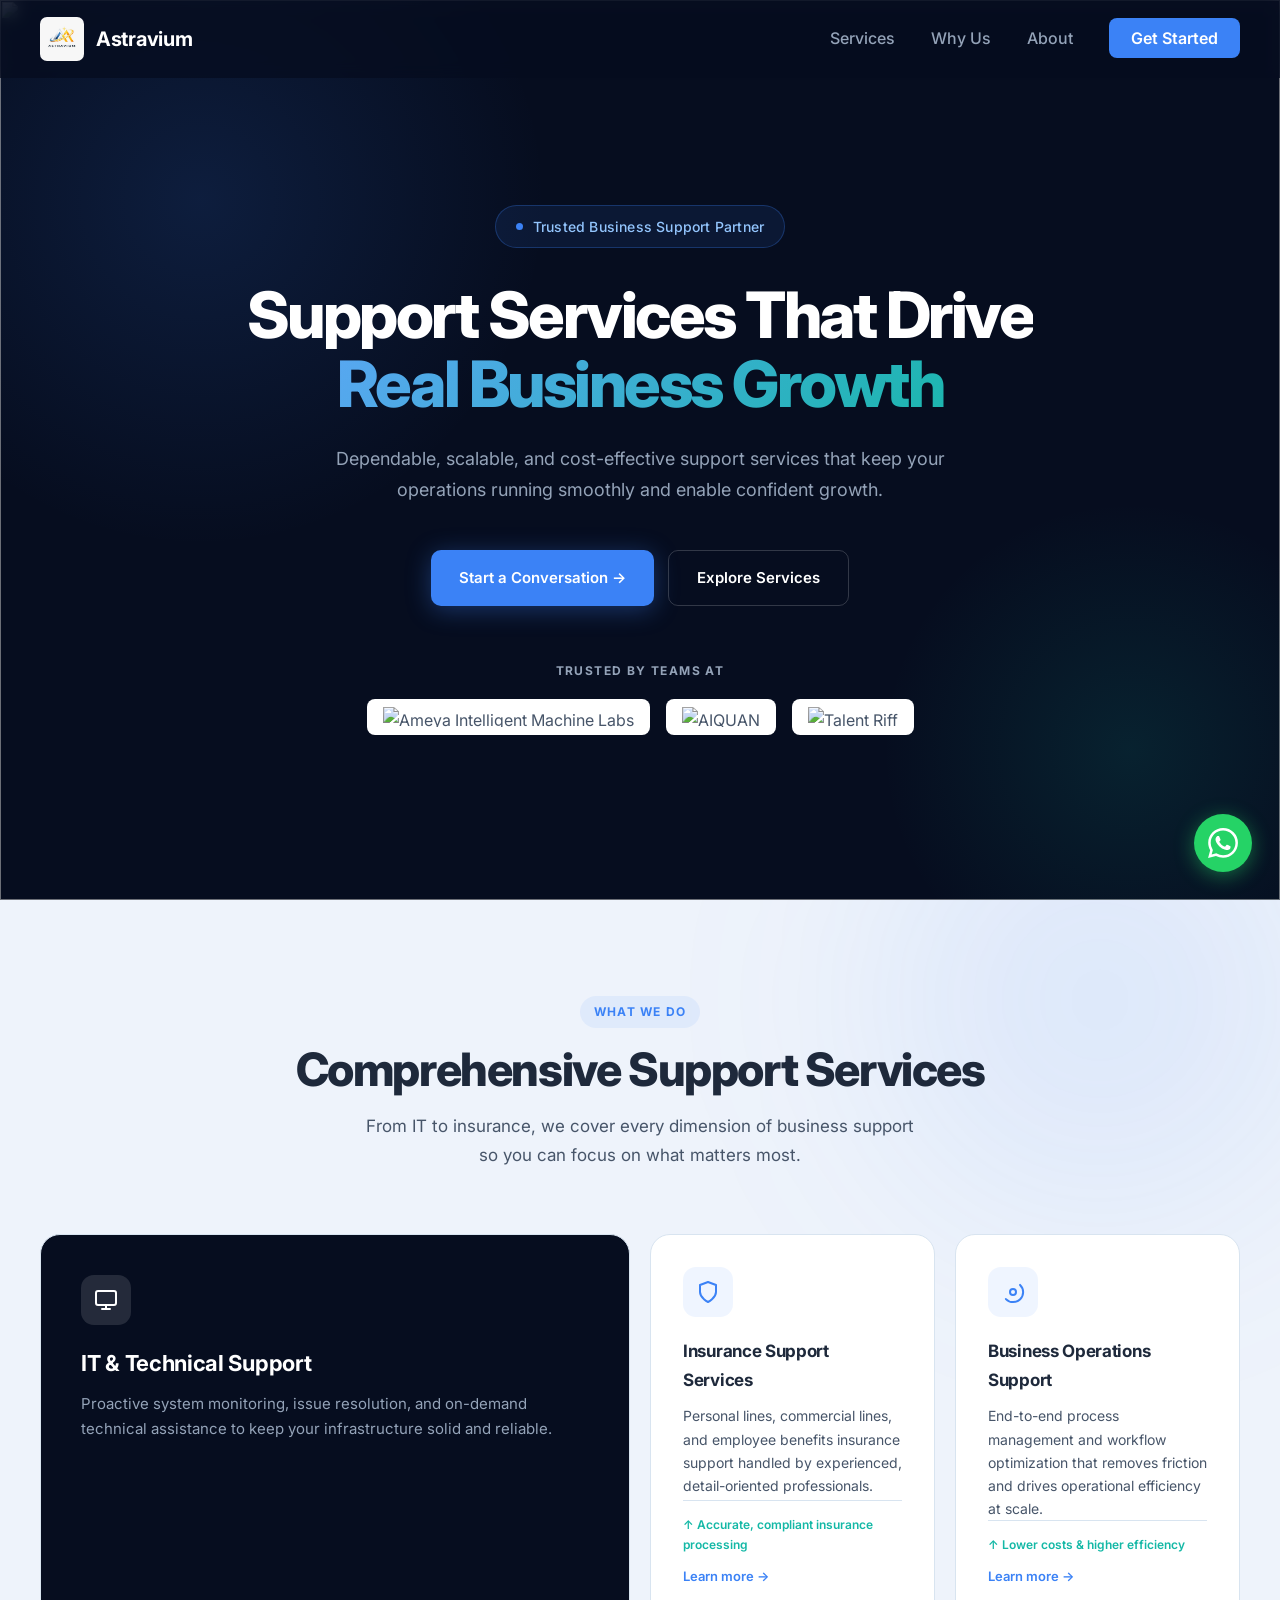
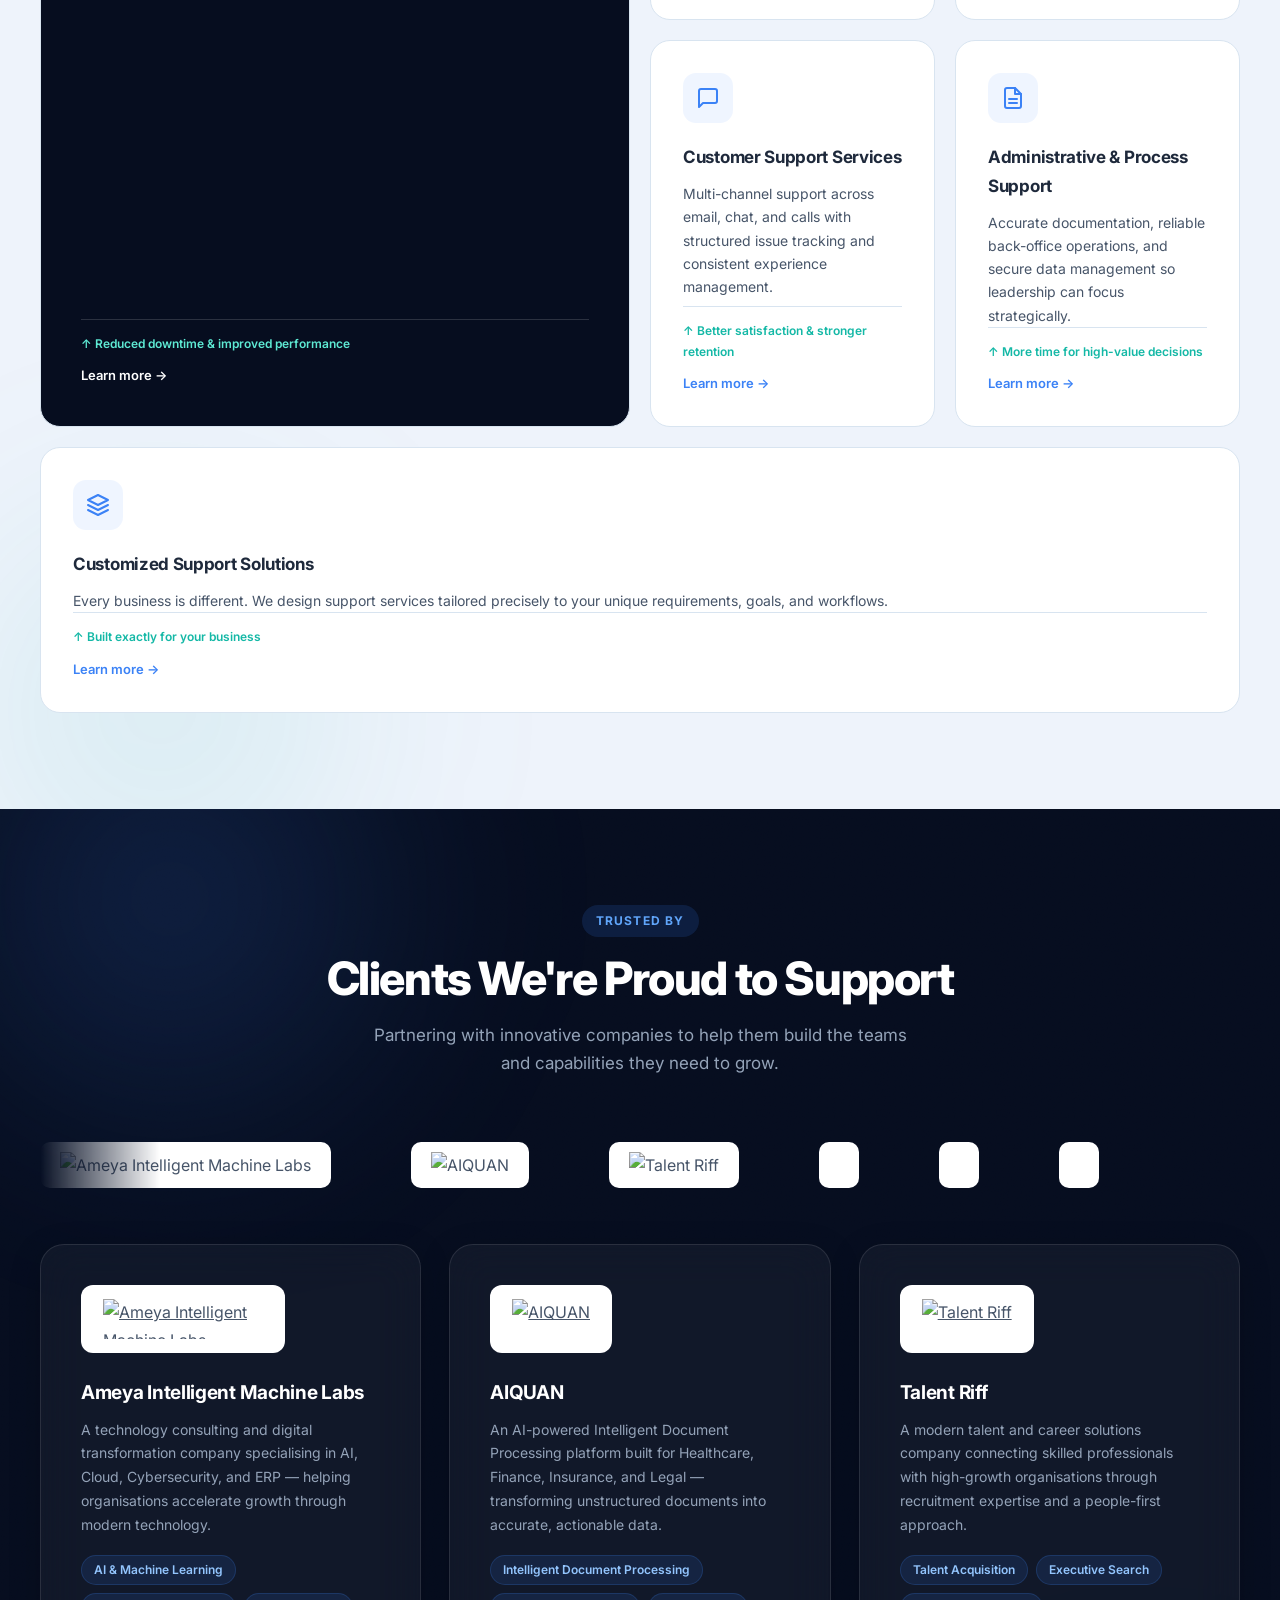
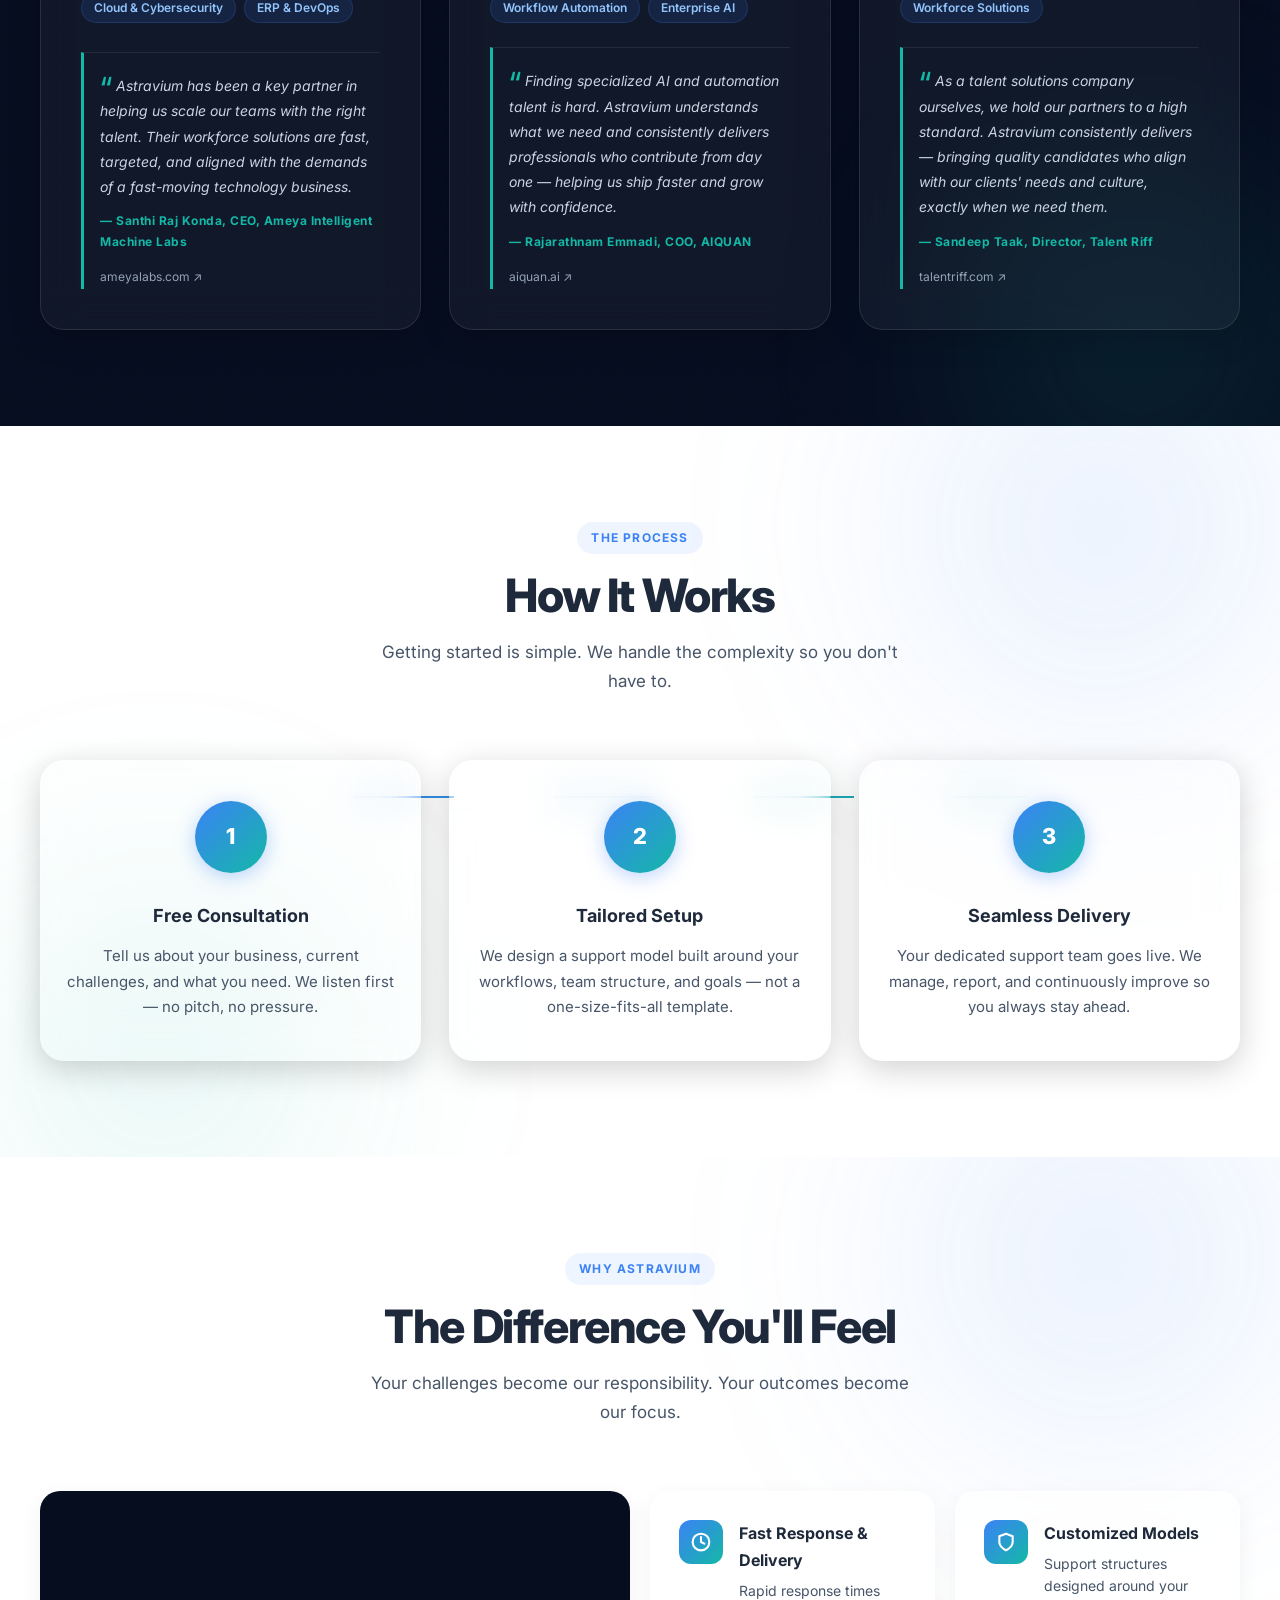
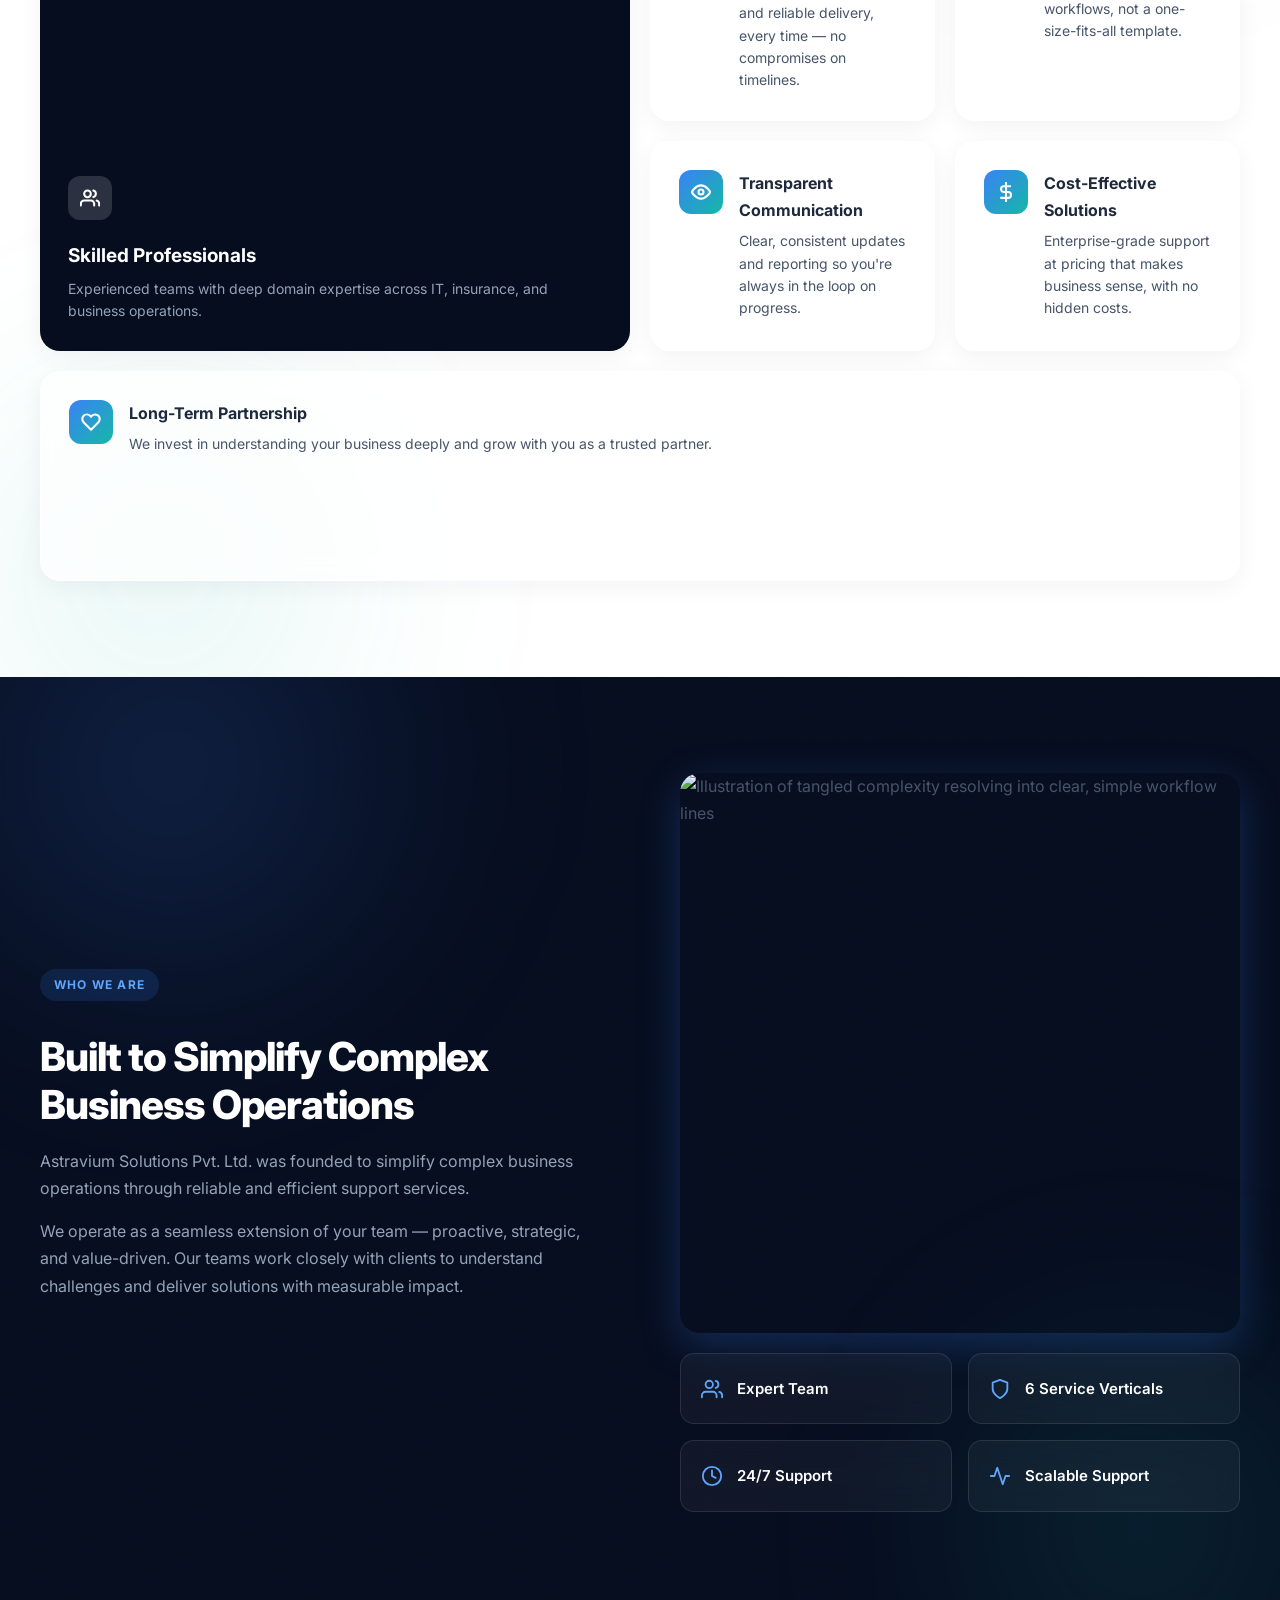
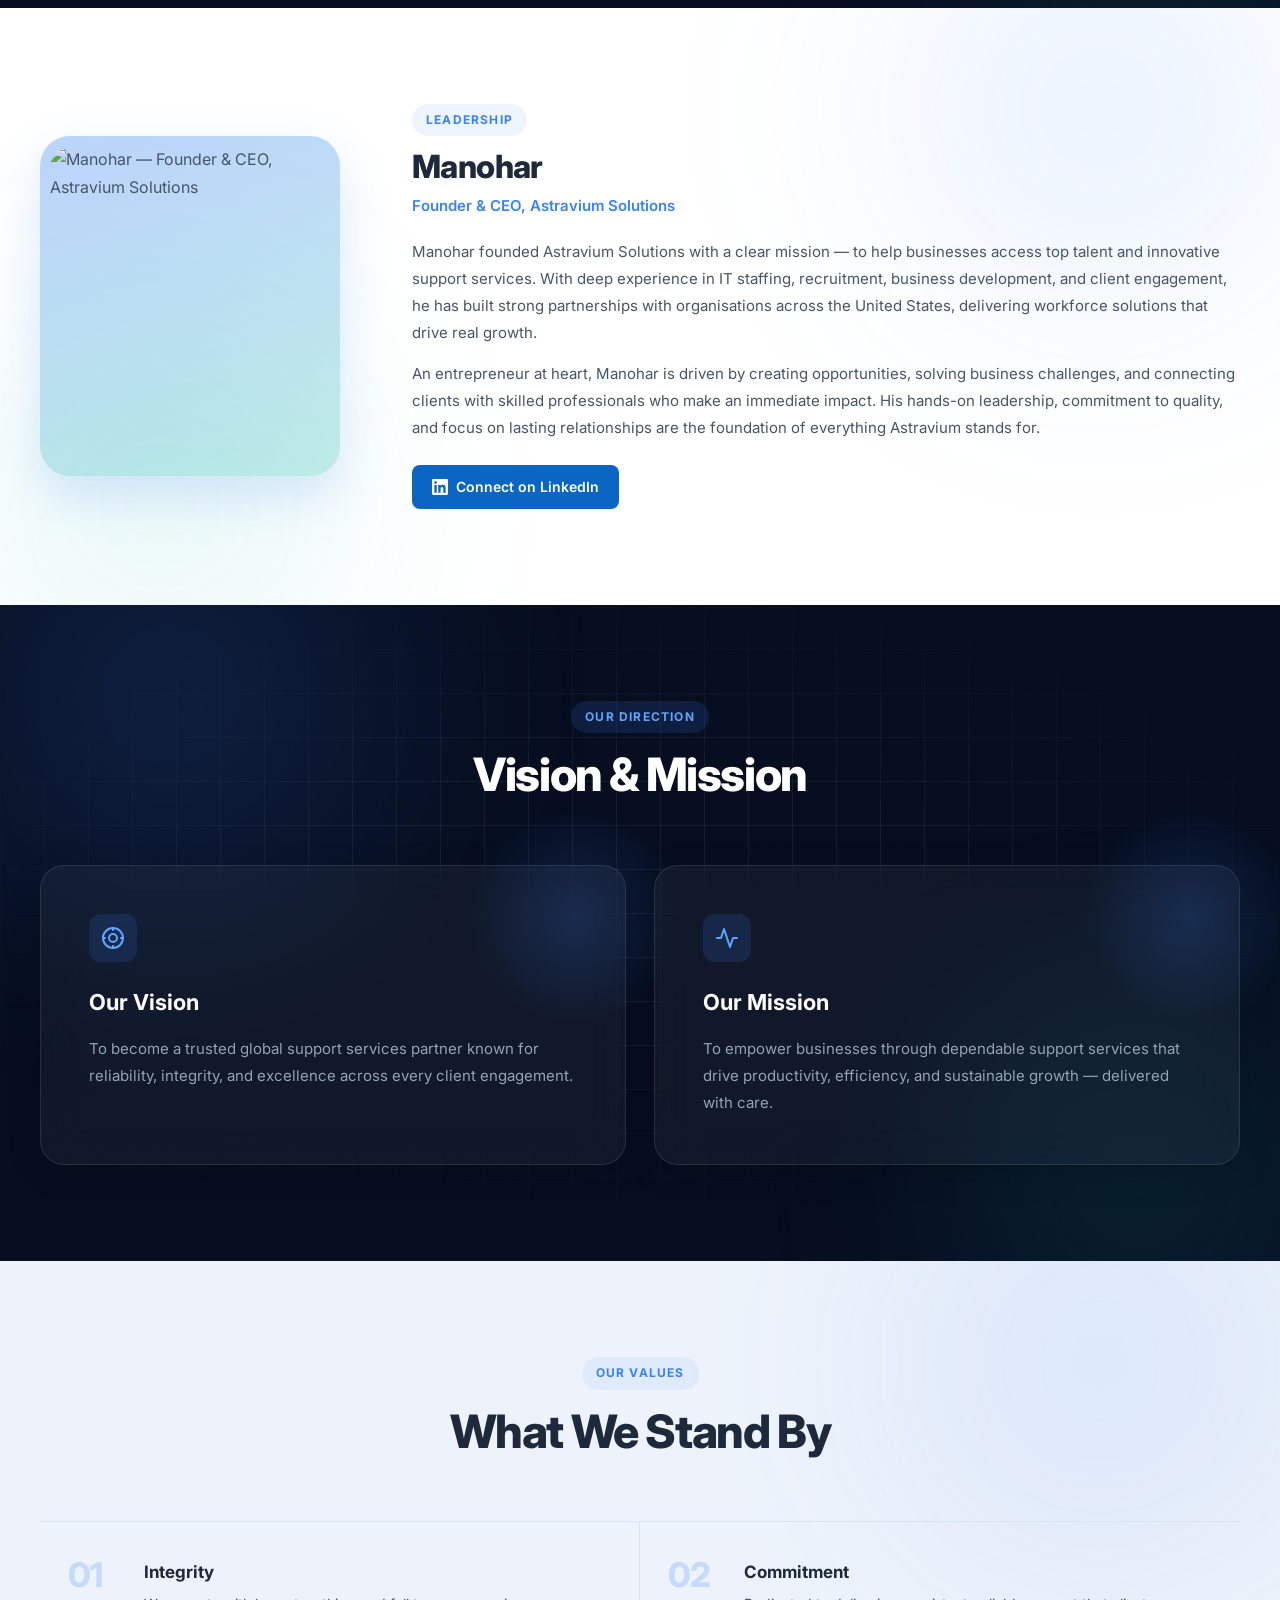
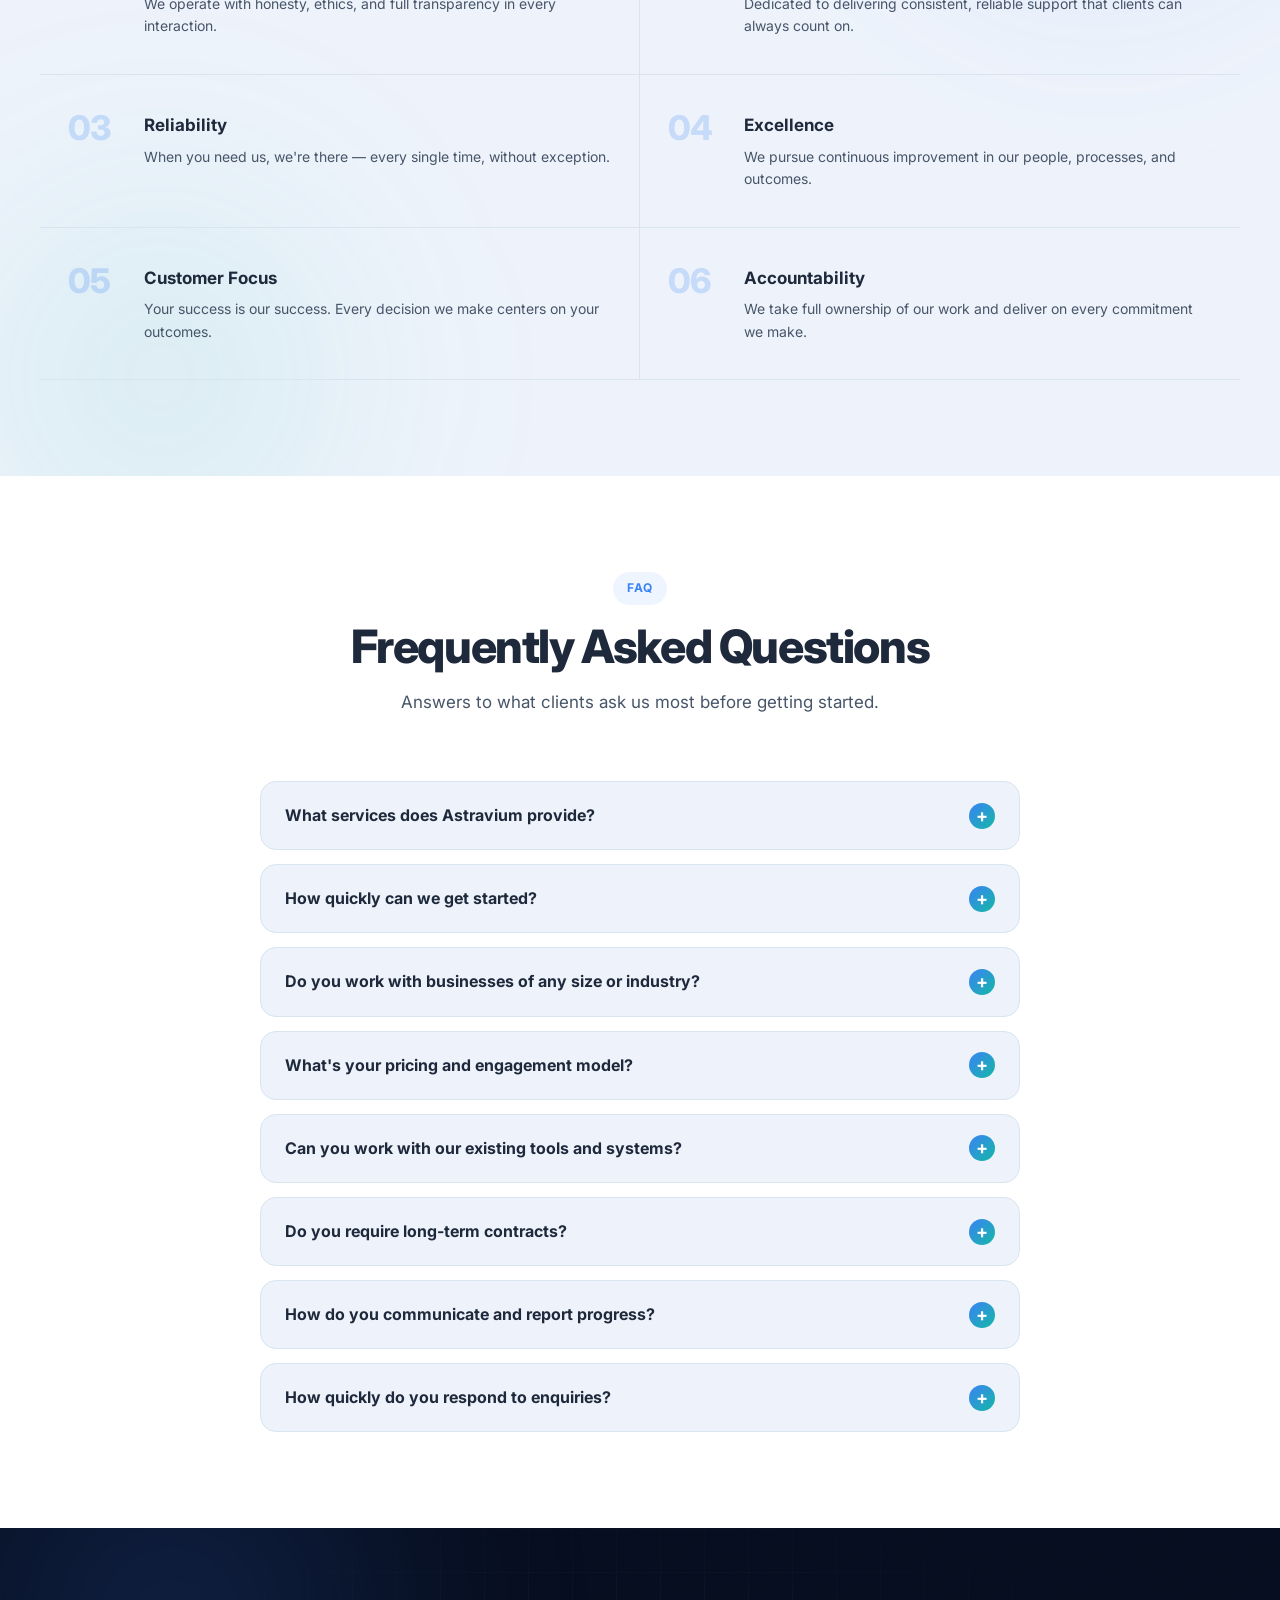
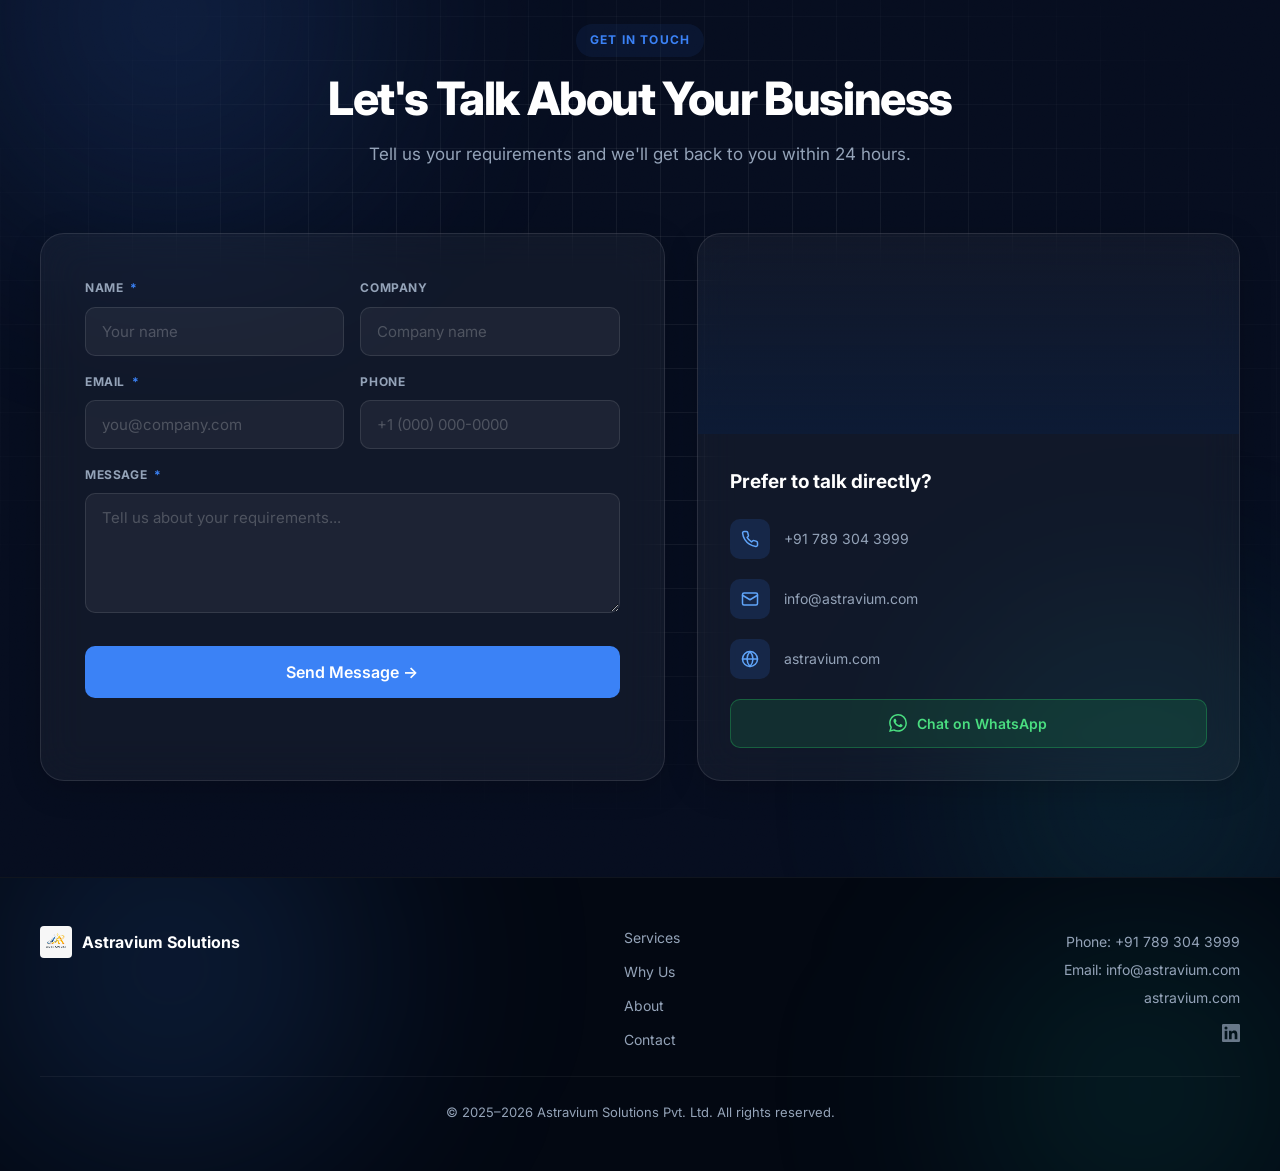
==== commit 0846d30c: "Add FAQ section with FAQPage structured data Add an 8-question accordion FAQ section between Values " ====
--- a/index.html
+++ b/index.html
@@ -65,6 +65,78 @@
     ]
   }
   </script>
+  <script type="application/ld+json">
+  {
+    "@context": "https://schema.org",
+    "@type": "FAQPage",
+    "mainEntity": [
+      {
+        "@type": "Question",
+        "name": "What services does Astravium provide?",
+        "acceptedAnswer": {
+          "@type": "Answer",
+          "text": "We provide IT & technical support, insurance support services, business operations support, customer support services, administrative & process support, and customized support solutions built around your specific needs."
+        }
+      },
+      {
+        "@type": "Question",
+        "name": "How quickly can we get started?",
+        "acceptedAnswer": {
+          "@type": "Answer",
+          "text": "Timelines depend on the scope and complexity of what you need. After a free consultation, we'll give you a clear timeline for getting your tailored support model live."
+        }
+      },
+      {
+        "@type": "Question",
+        "name": "Do you work with businesses of any size or industry?",
+        "acceptedAnswer": {
+          "@type": "Answer",
+          "text": "Yes. We design each engagement around your workflows, team structure, and goals rather than offering a one-size-fits-all package, so it adapts to businesses of different sizes and industries."
+        }
+      },
+      {
+        "@type": "Question",
+        "name": "What's your pricing and engagement model?",
+        "acceptedAnswer": {
+          "@type": "Answer",
+          "text": "Pricing depends on the scope, volume, and mix of services you need. We'll provide a clear, tailored quote after understanding your requirements during the free consultation."
+        }
+      },
+      {
+        "@type": "Question",
+        "name": "Can you work with our existing tools and systems?",
+        "acceptedAnswer": {
+          "@type": "Answer",
+          "text": "Yes. We work within your existing tools and workflows rather than requiring you to adopt new systems, which keeps disruption to your team to a minimum."
+        }
+      },
+      {
+        "@type": "Question",
+        "name": "Do you require long-term contracts?",
+        "acceptedAnswer": {
+          "@type": "Answer",
+          "text": "No. We offer flexible engagement terms built around your needs rather than locking you into a rigid long-term contract, and we'll discuss the structure that works best for your business during the consultation."
+        }
+      },
+      {
+        "@type": "Question",
+        "name": "How do you communicate and report progress?",
+        "acceptedAnswer": {
+          "@type": "Answer",
+          "text": "Your dedicated support team keeps you updated through regular reporting and a clear point of contact, so you always know what's being handled and what's next."
+        }
+      },
+      {
+        "@type": "Question",
+        "name": "How quickly do you respond to enquiries?",
+        "acceptedAnswer": {
+          "@type": "Answer",
+          "text": "We typically respond to new enquiries within 24 hours."
+        }
+      }
+    ]
+  }
+  </script>
   <link rel="stylesheet" href="assets/style.css">
 </head>
 <body>
@@ -526,6 +598,51 @@
   </div>
 </section>
 
+<!-- FAQ -->
+<section id="faq" class="faq">
+  <div class="section-inner">
+    <div class="section-header reveal">
+      <div class="section-tag">FAQ</div>
+      <h2>Frequently Asked Questions</h2>
+      <p>Answers to what clients ask us most before getting started.</p>
+    </div>
+    <div class="faq-list">
+      <details class="faq-item reveal">
+        <summary><span>What services does Astravium provide?</span><span class="faq-icon">+</span></summary>
+        <div class="faq-answer">We provide IT &amp; technical support, insurance support services, business operations support, customer support services, administrative &amp; process support, and customized support solutions built around your specific needs.</div>
+      </details>
+      <details class="faq-item reveal">
+        <summary><span>How quickly can we get started?</span><span class="faq-icon">+</span></summary>
+        <div class="faq-answer">Timelines depend on the scope and complexity of what you need. After a free consultation, we'll give you a clear timeline for getting your tailored support model live.</div>
+      </details>
+      <details class="faq-item reveal">
+        <summary><span>Do you work with businesses of any size or industry?</span><span class="faq-icon">+</span></summary>
+        <div class="faq-answer">Yes. We design each engagement around your workflows, team structure, and goals rather than offering a one-size-fits-all package, so it adapts to businesses of different sizes and industries.</div>
+      </details>
+      <details class="faq-item reveal">
+        <summary><span>What's your pricing and engagement model?</span><span class="faq-icon">+</span></summary>
+        <div class="faq-answer">Pricing depends on the scope, volume, and mix of services you need. We'll provide a clear, tailored quote after understanding your requirements during the free consultation.</div>
+      </details>
+      <details class="faq-item reveal">
+        <summary><span>Can you work with our existing tools and systems?</span><span class="faq-icon">+</span></summary>
+        <div class="faq-answer">Yes. We work within your existing tools and workflows rather than requiring you to adopt new systems, which keeps disruption to your team to a minimum.</div>
+      </details>
+      <details class="faq-item reveal">
+        <summary><span>Do you require long-term contracts?</span><span class="faq-icon">+</span></summary>
+        <div class="faq-answer">No. We offer flexible engagement terms built around your needs rather than locking you into a rigid long-term contract, and we'll discuss the structure that works best for your business during the consultation.</div>
+      </details>
+      <details class="faq-item reveal">
+        <summary><span>How do you communicate and report progress?</span><span class="faq-icon">+</span></summary>
+        <div class="faq-answer">Your dedicated support team keeps you updated through regular reporting and a clear point of contact, so you always know what's being handled and what's next.</div>
+      </details>
+      <details class="faq-item reveal">
+        <summary><span>How quickly do you respond to enquiries?</span><span class="faq-icon">+</span></summary>
+        <div class="faq-answer">We typically respond to new enquiries within 24 hours.</div>
+      </details>
+    </div>
+  </div>
+</section>
+
 <!-- CONTACT -->
 <section id="contact" class="contact">
   <div class="mesh-bg"></div>
--- a/assets/style.css
+++ b/assets/style.css
@@ -609,6 +609,47 @@
 @media (max-width: 700px) {
   .values-list { grid-template-columns: 1fr; }
   .value-row:nth-child(odd) { border-right: none; }
+}
+
+/* ── FAQ ── */
+.faq { background: var(--bg); overflow: hidden; }
+.faq-list { max-width: 760px; margin: 0 auto; display: flex; flex-direction: column; gap: 14px; }
+.faq-item { background: var(--bg-alt); border: 1px solid var(--border); border-radius: 16px; overflow: hidden; }
+.faq-item summary {
+  list-style: none;
+  cursor: pointer;
+  display: flex;
+  align-items: center;
+  justify-content: space-between;
+  gap: 16px;
+  padding: 20px 24px;
+  font-size: 16px;
+  font-weight: 700;
+  color: var(--text-dark);
+}
+.faq-item summary::-webkit-details-marker { display: none; }
+.faq-item summary::marker { content: ""; }
+.faq-item:hover summary { color: var(--accent-dark); }
+.faq-icon {
+  flex-shrink: 0;
+  width: 26px;
+  height: 26px;
+  border-radius: 50%;
+  background: linear-gradient(135deg, var(--accent), var(--teal));
+  color: #fff;
+  display: flex;
+  align-items: center;
+  justify-content: center;
+  font-size: 18px;
+  font-weight: 700;
+  line-height: 1;
+  transition: transform 0.25s ease;
+}
+.faq-item[open] .faq-icon { transform: rotate(45deg); }
+.faq-answer { padding: 0 24px 22px; font-size: 15px; color: var(--text-body); line-height: 1.7; }
+@media (max-width: 600px) {
+  .faq-item summary { padding: 16px 18px; font-size: 15px; }
+  .faq-answer { padding: 0 18px 18px; }
 }
 
 /* ── CONTACT ── */
